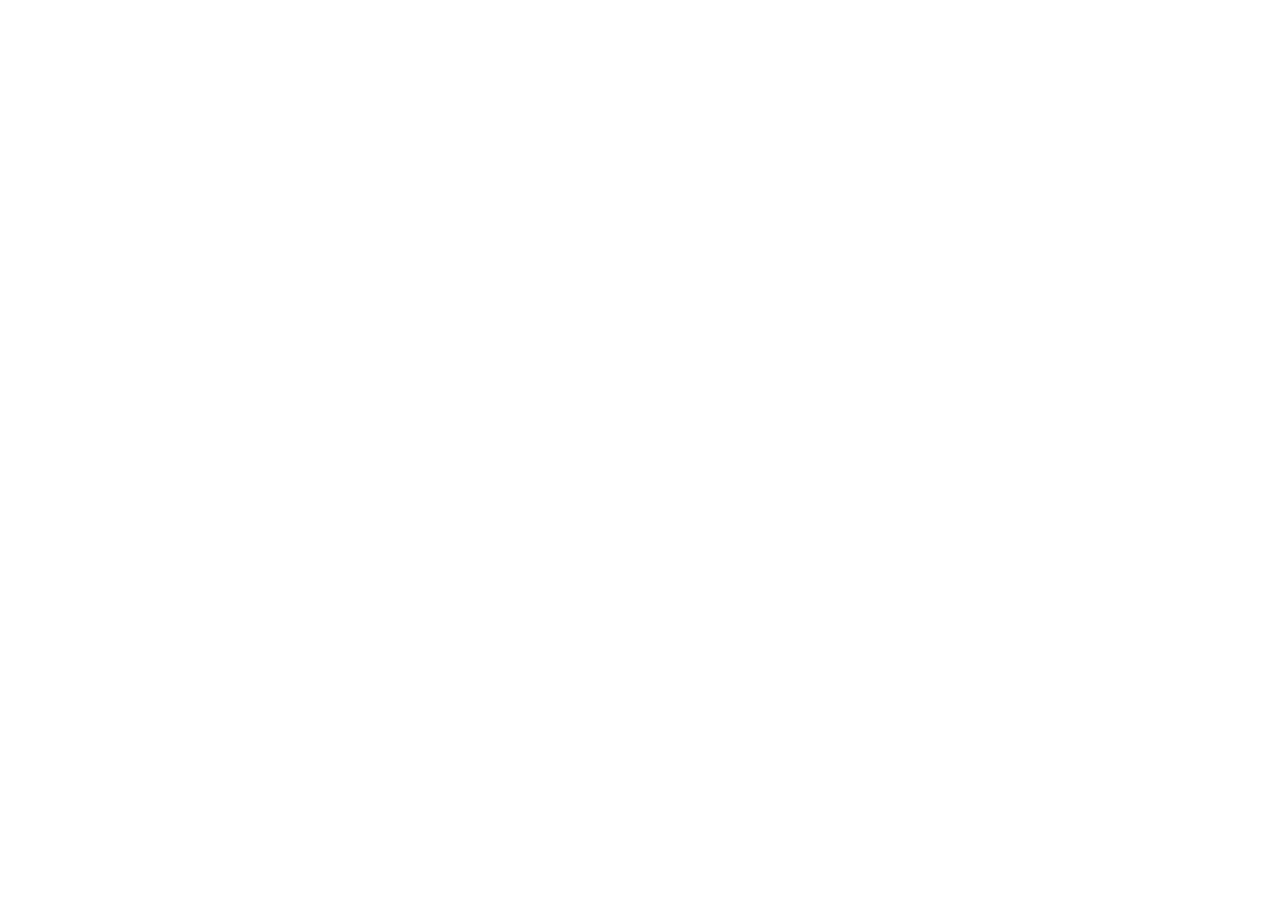
==== index.html @ 1b0a5c04 "fix(playback): enable the browser plugin runtime with a direct fetch bridge" ====
<!doctype html>
<html lang="en" class="no-flex-gap no-css-grid no-css-math no-backdrop-filter no-aspect-ratio">
  <head>
    <meta charset="UTF-8" />
    <meta http-equiv="X-UA-Compatible" content="IE=edge" />
    <meta
      name="viewport"
      content="width=device-width, initial-scale=1.0, maximum-scale=1.0, user-scalable=no"
    />
    <script src="assets/runtime/legacy-features.js"></script>
    <script>
      // Nuvio's plugin runtime is normally provided by a packaged TV service
      // (Tizen/webOS). In a plain browser there is no service, so the app falls
      // back to its Web Worker + QuickJS runtime with a direct fetch bridge.
      // Without this flag the browser path is hard-disabled and every stream
      // provider reports "Execution unavailable on this TV runtime".
      (function enableBrowserPluginRuntime() {
        var root = typeof globalThis !== "undefined" ? globalThis : window;
        root.__NUVIO_ALLOW_BROWSER_PLUGIN_RUNTIME__ = true;
      })();
    </script>
    <script>
      (function configureTizenLaunch() {
        var root = typeof globalThis !== "undefined" ? globalThis : window;
        var search = String((window.location && window.location.search) || "").toLowerCase();
        var userAgent = String(
          (window.navigator && window.navigator.userAgent) || ""
        ).toLowerCase();
        var webapis = root.webapis || {};
        var isTizenLaunch = Boolean(
          root.__NUVIO_PLATFORM__ === "tizen" ||
          root.tizen ||
          root.avplay ||
          webapis.avplay ||
          webapis.avPlay ||
          webapis.productinfo ||
          search.indexOf("wrapper=tizen") !== -1 ||
          userAgent.indexOf("tizen") !== -1
        );

        if (!isTizenLaunch) {
          return;
        }

        root.__NUVIO_PLATFORM__ = "tizen";
        var viewport = document.querySelector("meta[name='viewport']");
        if (!viewport) {
          viewport = document.createElement("meta");
          viewport.name = "viewport";
          document.head.appendChild(viewport);
        }
        viewport.setAttribute(
          "content",
          "width=1920, height=1080, initial-scale=1.0, maximum-scale=1.0, user-scalable=no"
        );
      })();
    </script>
    <meta name="apple-mobile-web-app-capable" content="yes" />
    <title>Nuvio TV</title>

    <link rel="stylesheet" href="css/base.css?v=20260509s" />
    <link rel="stylesheet" href="css/layout.css?v=20260509s" />
    <link rel="stylesheet" href="css/components.css?v=20260531supporters2" />
    <link rel="stylesheet" href="css/themes.css?v=20260509s" />
  </head>
  <body>
    <script src="boot-guard.js"></script>
    <!-- Tizen fast path: deferred scripts keep document order but no longer
         parser-block first paint / focus-engine init on single-core TVs. -->
    <script
      defer
      src="core-js.bundle.js"
      onerror="window.NuvioBootGuard && window.NuvioBootGuard.scriptFailed(this.src)"
    ></script>
    <script defer src="nuvio.env.js"></script>

    <script defer src="assets/libs/qrcode-generator.js"></script>

    <script
      defer
      src="app.bundle.js?v=20260531supporters2"
      onerror="window.NuvioBootGuard && window.NuvioBootGuard.scriptFailed(this.src)"
    ></script>
  </body>
</html>
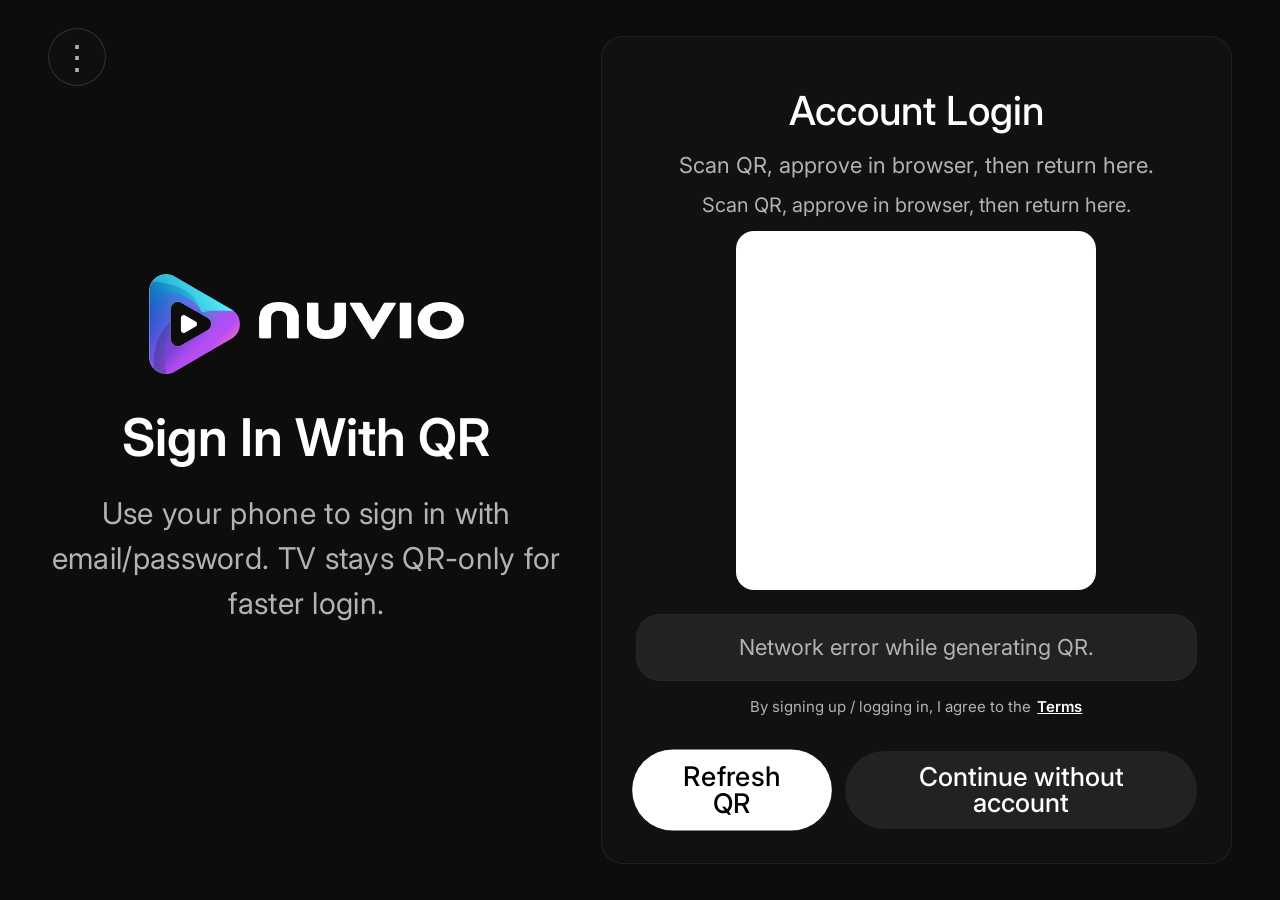
==== commit b1af495c: "deploy bc7c3055" ====
--- a/index.html
+++ b/index.html
@@ -58,10 +58,7 @@
     <meta name="apple-mobile-web-app-capable" content="yes" />
     <title>Nuvio TV</title>
 
-    <link rel="stylesheet" href="css/base.css?v=20260509s" />
-    <link rel="stylesheet" href="css/layout.css?v=20260509s" />
-    <link rel="stylesheet" href="css/components.css?v=20260531supporters2" />
-    <link rel="stylesheet" href="css/themes.css?v=20260509s" />
+    <link rel="stylesheet" href="css/bundle.css" />
   </head>
   <body>
     <script src="boot-guard.js"></script>
@@ -72,13 +69,13 @@
       src="core-js.bundle.js"
       onerror="window.NuvioBootGuard && window.NuvioBootGuard.scriptFailed(this.src)"
     ></script>
-    <script defer src="nuvio.env.js"></script>
+    <script defer src="nuvio.env.js?v=bc7c3055"></script>
 
     <script defer src="assets/libs/qrcode-generator.js"></script>
 
     <script
       defer
-      src="app.bundle.js?v=20260531supporters2"
+      src="app.bundle.js?v=bc7c3055"
       onerror="window.NuvioBootGuard && window.NuvioBootGuard.scriptFailed(this.src)"
     ></script>
   </body>
--- a/css/bundle.css
+++ b/css/bundle.css
@@ -0,0 +1,131 @@
+@import url("https://fonts.googleapis.com/css2?family=DM+Sans:ital,opsz,wght@0,9..40,100..1000;1,9..40,100..1000&family=Inter:ital,opsz,wght@0,14..32,100..900;1,14..32,100..900&family=Open+Sans:ital,wght@0,300..800;1,300..800&display=swap");
+
+@import url("https://fonts.googleapis.com/icon?family=Material+Icons");
+
+:root{--bg-color:#0d0d0d;--bg-color-rgb:13 13 13;--bg-color-rgb-legacy:13,13,13;--bg-elevated:#1a1a1a;--bg-elevated-rgb:26 26 26;--card-bg:#222;--card-bg-rgb:34 34 34;--secondary-color:#f5f5f5;--secondary-color-rgb:245 245 245;--secondary-variant:#e0e0e0;--on-secondary:#111;--error-color:#cf6679;--error-bg:rgba(207,102,121,.18);--text-color:#fff;--text-secondary:#b3b3b3;--text-tertiary:gray;--focus-color:#fff;--focus-color-rgb:255 255 255;--focus-bg:#303030;--border-color:#333;--app-font-family:"Inter","Segoe UI",Arial,sans-serif;--tv-safe-gutter:32px;--tv-safe-gutter:56px;--tv-safe-gutter-wide:40px;--tv-safe-gutter-wide:69.12px;--tv-card-radius:16px;--tv-card-radius:21.12px;--tv-card-gap:14px;--tv-card-gap:18px;--tv-button-height:60px;--tv-button-height:68px;--tv-button-padding-x:28px;--tv-button-padding-x:34px;--tv-control-size:64px;--tv-control-size:74px;--tv-control-icon-size:32px;--tv-control-icon-size:36px;--tv-caption-text:16px;--tv-caption-text:18px;--tv-secondary-text:18px;--tv-secondary-text:20.736px;--tv-body-text:20px;--tv-body-text:22.656px;--tv-subtitle-text:28px;--tv-subtitle-text:32px;--tv-title-text:48px;--tv-title-text:55.68px}body,html{background:var(--bg-color);color:var(--text-color);font-family:var(--app-font-family);font-size:20px;font-size:var(--tv-body-text);height:100%;margin:0;overflow:hidden;width:100%;-webkit-font-smoothing:antialiased;-moz-osx-font-smoothing:grayscale}*{box-sizing:border-box;min-height:0;min-width:0}#app{overflow:hidden}#app,.screen{height:100vh;width:100vw}.screen{display:none}.tizen-tv #app,.tizen-tv .screen{height:1080px}.foxxum-tv #app,.foxxum-tv .screen{height:var(--foxxum-logical-height,100vh);width:var(--foxxum-logical-width,100vw);zoom:var(--foxxum-viewport-scale,1)}.row{margin:40px}.card{background:#222;border-radius:8px;display:inline-block;height:140px;margin-right:20px;overflow:hidden;transition:transform .2s,box-shadow .2s;width:250px}.card.focused{box-shadow:0 0 0 2px rgba(245,249,255,.9);transform:scale(1.1)}.focusable:focus,a:focus,button:focus,input:focus,select:focus,textarea:focus{outline:none!important}@supports (width:min(1px,2px)) and (width:max(1px,2px)) and (width:clamp(1px,2px,3px)){:root{--tv-safe-gutter:clamp(28px,3vw,56px);--tv-safe-gutter-wide:clamp(32px,3.6vw,72px);--tv-card-radius:clamp(14px,1.1vw,22px);--tv-card-gap:clamp(12px,1vw,18px);--tv-button-height:clamp(54px,3.7vw,68px);--tv-button-padding-x:clamp(22px,2vw,34px);--tv-control-size:clamp(58px,4vw,74px);--tv-control-icon-size:clamp(28px,2vw,36px);--tv-caption-text:clamp(14px,0.95vw,18px);--tv-secondary-text:clamp(16px,1.08vw,21px);--tv-body-text:clamp(18px,1.18vw,24px);--tv-subtitle-text:clamp(24px,1.7vw,32px);--tv-title-text:clamp(42px,2.9vw,60px)}}
+
+.card{background:var(--card-bg);border-radius:8px;overflow:hidden;padding:12px;transition:transform .15s ease,border .15s ease}.focused{outline:none!important;transform:none}.focusable:focus,button:focus{box-shadow:none;outline:none!important}.focusable:focus,.focusable:focus-visible,button:focus,button:focus-visible{box-shadow:none;outline:none!important}.card.danger{background:var(--error-bg);color:var(--error-color)}.icon-img{display:inline-block;height:22px;object-fit:contain;vertical-align:middle;width:22px}.qr-layout{align-items:stretch;background:var(--bg-color);box-sizing:border-box;display:grid;gap:36px;grid-template-columns:minmax(0,.45fr) minmax(0,.55fr);height:100vh;padding:28px 48px;position:relative;width:100vw}.qr-left-panel{align-items:center;flex-direction:column;min-width:0;text-align:center}.qr-brand-lockup,.qr-left-panel{display:flex;justify-content:center}.qr-brand-lockup{margin-bottom:34px;width:100%}.qr-logo{display:block;height:100px;max-width:85%;object-fit:contain;width:auto}.qr-copy-block{max-width:700px}.qr-title{color:var(--text-color);font-size:52px;font-weight:600;letter-spacing:0;line-height:1.14;margin:0}.qr-description{color:var(--text-secondary);font-size:30px;letter-spacing:.01em;line-height:1.5;margin:24px 0 0;max-width:700px}.qr-card-panel{align-items:center;display:flex;justify-content:center;min-width:0}.qr-card{background:#111;border:1px solid rgba(51,51,51,.5);border-radius:22px;box-sizing:border-box;display:flex;flex-direction:column;gap:12px;height:852px;height:min(852px,calc(100vh - 72px));padding:46px 34px 34px;width:876px;width:min(876px,100%)}html.no-flex-gap .qr-card>*+*{margin-top:12px}.qr-card-header{display:flex;flex-direction:column;gap:12px;text-align:center}html.no-flex-gap .qr-card-header>*+*{margin-top:12px}.qr-card-title{color:var(--text-color);font-size:40px;font-weight:500;line-height:1.4;margin:0}.qr-card-subtitle{color:var(--text-secondary);font-size:22px;line-height:1.35;margin:0}.qr-code-frame{align-items:center;background:#fff;border-radius:18px;box-sizing:border-box;display:flex;height:360px;justify-content:center;margin:0 auto;padding:18px;width:360px}.qr-image{background:#fff;display:block;height:100%;object-fit:contain;width:100%}.qr-image-canvas{border-radius:0}.qr-code-text{color:var(--text-color);font-size:22px;font-weight:500;line-height:1.45;margin:0;overflow-wrap:anywhere;text-align:center}.qr-expiry,.qr-manual-text{color:var(--text-secondary);font-size:18px;line-height:1.35;margin:0;text-align:center}.qr-expiry:empty,.qr-manual-text:empty{display:none}.qr-status{background:var(--card-bg);border:1px solid rgba(51,51,51,.35);border-radius:24px;box-sizing:border-box;color:var(--text-secondary);font-size:22px;line-height:1.35;margin:0;padding:18px 24px;text-align:center;width:100%}.qr-actions{align-items:center;display:flex;gap:18px;justify-content:center;margin-top:auto;padding-top:22px}html.no-flex-gap .qr-actions>*+*{margin-left:18px}.qr-action-btn{border:none;border-radius:999px;font-family:inherit;font-size:26px;font-weight:500;height:78px;letter-spacing:0;line-height:1;min-width:0;padding:0 32px;transform:scale(1);transition:transform .18s cubic-bezier(.22,1,.36,1),background .18s cubic-bezier(.22,1,.36,1),color .18s cubic-bezier(.22,1,.36,1),opacity .18s ease}.qr-action-btn-primary,.qr-action-btn-secondary{background:var(--card-bg);color:var(--text-color)}.qr-action-btn.focused{background:#fff;color:#000;transform:scale(1.04)}.qr-action-btn:disabled{opacity:.55}.qr-server-menu-trigger{background:rgba(17,17,17,.82);border:1px solid hsla(0,0%,100%,.14);border-radius:50%;color:var(--text-secondary);font-family:inherit;font-size:34px;font-weight:500;height:58px;left:48px;line-height:1;padding:0;position:absolute;text-align:center;top:28px;width:58px;z-index:4}.qr-server-menu-trigger.focused{background:#fff;border-color:#fff;color:#111;transform:scale(1.08)}.qr-server-menu{background:#1a1a1a;border:1px solid var(--border-color);border-radius:18px;box-shadow:0 18px 40px rgba(0,0,0,.45);left:48px;padding:14px;position:absolute;top:96px;width:380px;width:min(380px,calc(45vw - 72px));z-index:5}.qr-server-menu-title{color:var(--text-secondary);font-size:18px;line-height:1.2;padding:8px 14px 12px}.qr-server-menu-item{background:transparent;border:1px solid transparent;border-radius:12px;color:var(--text-color);font:inherit;font-size:21px;min-height:64px;padding:12px 16px;text-align:left;width:100%}.qr-server-menu-item.focused{background:#fff;color:#111;transform:scale(1.03)}.qr-login-instruction{color:var(--text-secondary);font-size:20px;line-height:1.35;margin:0;text-align:center}.qr-email-form{display:flex;flex-direction:column;gap:10px;margin:0 auto;width:560px;width:min(560px,100%)}html.no-flex-gap .qr-email-form>*+*{margin-top:10px}.qr-input-label{color:var(--text-secondary);font-size:17px;line-height:1.2;margin-top:4px}.qr-auth-input{background:#101010;border:2px solid #333;border-radius:16px;box-sizing:border-box;color:#fff;font:inherit;font-size:22px;min-height:66px;outline:none;padding:0 20px;width:100%}.qr-auth-input.focused,.qr-auth-input:focus{background:#fff;border-color:#f5f5f5;color:#111}.qr-auth-input::-webkit-input-placeholder{color:hsla(0,0%,100%,.46)}.qr-auth-input::placeholder{color:hsla(0,0%,100%,.46)}.qr-auth-input.focused::-webkit-input-placeholder,.qr-auth-input:focus::-webkit-input-placeholder{color:rgba(0,0,0,.46)}.qr-auth-input.focused::placeholder,.qr-auth-input:focus::placeholder{color:rgba(0,0,0,.46)}.qr-email-form .qr-action-btn{margin-top:8px;width:100%}.qr-login-error,.settings-text-dialog-status.is-error{color:#ff8a80;font-size:18px;line-height:1.35;margin:4px 0 0;text-align:center}.qr-terms{align-items:center;color:var(--text-secondary);display:flex;flex-wrap:wrap;font-size:15px;gap:6px;justify-content:center;line-height:1.35;margin-top:4px;text-align:center}html.no-flex-gap .qr-terms>*{margin-bottom:6px;margin-right:6px}.qr-terms-link{background:transparent;border:0;color:var(--text-color);font:inherit;font-weight:600;padding:0;text-decoration:underline}.qr-terms-link.focused{color:var(--focus-color)}.qr-connected-identity{display:flex;flex-direction:column;gap:6px;margin-top:24px}html.no-flex-gap .qr-connected-identity>*+*{margin-top:6px}.qr-connected-email{color:#7cff9b;font-size:21px;font-weight:600;line-height:1.25}.qr-connected-user-id{color:var(--text-secondary);font-size:15px;line-height:1.3;overflow-wrap:anywhere}.qr-status-connected{color:#7cff9b}.qr-connected-stats{display:flex;flex-direction:column;gap:14px;width:100%}html.no-flex-gap .qr-connected-stats>*+*{margin-top:14px}.qr-connected-stats-line{background:hsla(0,0%,100%,.16);height:1px;width:100%}.qr-connected-stats-row{align-items:center;display:flex;width:100%}@supports (width:min(1px,2px)) and (width:max(1px,2px)) and (width:clamp(1px,2px,3px)){:root{--tv-safe-gutter:clamp(28px,3vw,56px);--tv-safe-gutter-wide:clamp(32px,3.6vw,72px);--tv-card-radius:clamp(14px,1.1vw,22px);--tv-card-gap:clamp(12px,1vw,18px);--tv-button-height:clamp(54px,3.7vw,68px);--tv-button-padding-x:clamp(22px,2vw,34px);--tv-control-size:clamp(58px,4vw,74px);--tv-control-icon-size:clamp(28px,2vw,36px);--tv-caption-text:clamp(14px,0.95vw,18px);--tv-secondary-text:clamp(16px,1.08vw,21px);--tv-body-text:clamp(18px,1.18vw,24px);--tv-subtitle-text:clamp(24px,1.7vw,32px);--tv-title-text:clamp(42px,2.9vw,60px)}}
+
+.qr-connected-stat{align-items:center;display:flex;flex:1 1 0;flex-direction:column;gap:4px;min-width:0;padding:6px 4px;text-align:center}html.no-flex-gap .qr-connected-stat>*+*{margin-top:4px}.qr-connected-stat strong{color:var(--text-color);font-size:22px;font-weight:500;line-height:1}.qr-connected-stat span{color:var(--text-secondary);font-size:15px;line-height:1}.qr-connected-stats-divider{background:hsla(0,0%,100%,.14);flex:0 0 1px;height:44px}.qr-code-unavailable{color:#333;font-size:18px;padding:18px;text-align:center}.server-connection-dialog{max-height:780px;max-height:min(780px,calc(100vh - 72px));overflow-y:auto}.server-security-warning{background:rgba(255,152,0,.12);border:1px solid rgba(255,183,77,.45);border-radius:16px;color:var(--text-secondary);display:flex;flex-direction:column;font-size:18px;gap:8px;line-height:1.35;padding:16px 18px}html.no-flex-gap .server-security-warning>*+*{margin-top:8px}.server-security-warning strong{color:#ffcc80;font-size:20px}.server-switching-dialog{align-items:center;justify-content:center;min-height:160px;text-align:center}.auth-signout-confirm-dialog{max-width:720px;max-width:min(720px,calc(100vw - 96px))}.server-dialog-danger{background:rgba(198,40,40,.25);color:#f44336}.server-dialog-danger.focused{background:#c62828;color:#fff}.account-shell,.auth-simple-shell{background:var(--bg-color);box-sizing:border-box;color:var(--text-color);display:flex;flex-direction:column;justify-content:center;min-height:100vh;padding:56px 72px}.auth-simple-hero{margin:0 auto 34px;max-width:760px;text-align:center}.account-title,.auth-simple-title{color:var(--text-color);font-size:48px;line-height:1.08;margin:0}.account-subtitle,.auth-simple-subtitle{color:var(--text-secondary);font-size:22px;line-height:1.4;margin:14px auto 0;max-width:760px}.account-settings-stack,.auth-simple-actions{display:flex;flex-direction:column;gap:16px;margin:0 auto;width:920px;width:min(920px,100%)}html.no-flex-gap .account-settings-stack>*+*,html.no-flex-gap .auth-simple-actions>*+*{margin-top:16px}.account-card,.account-settings-card,.auth-simple-card{background:var(--card-bg);border:1px solid var(--border-color);border-radius:24px;box-sizing:border-box;color:var(--text-color);min-height:92px;padding:22px 26px}.account-card.focused,.account-settings-card.focused,.auth-simple-card.focused{background:var(--focus-bg);box-shadow:0 0 0 2px var(--focus-color)}.account-card-danger,.account-settings-card-danger{background:var(--error-bg);border-color:var(--error-color);color:var(--error-color)}.account-card-danger.focused,.account-settings-card-danger.focused{background:var(--error-bg);box-shadow:0 0 0 2px var(--focus-color)}.account-card-title,.account-settings-title{color:inherit;font-size:28px;font-weight:600;line-height:1.2}.account-card-subtitle,.account-settings-note,.account-settings-subtitle{color:var(--text-secondary);font-size:18px;line-height:1.35;margin-top:6px}.account-info,.status-card,.sync-card{background:var(--bg-elevated);border:1px solid var(--border-color);border-radius:24px;box-sizing:border-box;margin:0 auto 18px;padding:24px 26px;width:920px;width:min(920px,100%)}.account-info{display:flex;flex-direction:column;gap:8px}html.no-flex-gap .account-info>*+*{margin-top:8px}.account-settings-loading{align-items:center;display:flex;gap:14px}html.no-flex-gap .account-settings-loading>*+*{margin-left:14px}.account-settings-loading .nuvio-loading-indicator{height:40px;width:40px}.account-info span,.stat-label,.status-card .status-label,.text-secondary{color:var(--text-secondary)}.account-info strong,.stat-value,.status-card strong{color:var(--text-color)}.account-settings-row,.card-row,.profile-row{align-items:center;display:flex;gap:14px}html.no-flex-gap .account-settings-row>*+*,html.no-flex-gap .card-row>*+*,html.no-flex-gap .profile-row>*+*{margin-left:14px}.account-settings-copy{flex:1;min-width:0}.profile-row{border-bottom:1px solid hsla(0,0%,100%,.08);border-bottom:1px solid rgb(var(--focus-color-rgb)/.08);padding:14px 0}.profile-row:last-child{border-bottom:none}.profile-row.total{padding-top:0}.avatar{align-items:center;border-radius:999px;color:var(--text-color);display:inline-flex;flex:0 0 auto;font-weight:700;height:40px;justify-content:center;width:40px}.profile-row .profile-name{margin-top:0;min-width:140px;text-align:left}.stat{align-items:center;display:flex;flex-direction:column;gap:2px;min-width:72px}html.no-flex-gap .stat>*+*{margin-top:2px}.sr-only{height:1px;margin:-1px;overflow:hidden;padding:0;position:absolute;width:1px;clip:rect(0,0,0,0);border:0;white-space:nowrap}.profile-screen{background:var(--bg-color);box-sizing:border-box;height:100vh;overflow:hidden;position:relative;width:100vw}.profile-screen-background{bottom:0;left:0;position:absolute;right:0;top:0;inset:0;opacity:0;overflow:hidden;pointer-events:none;transition:opacity .22s ease;z-index:0}.profile-screen-background.has-image{opacity:1}.profile-screen-background:after{background:linear-gradient(90deg,rgba(0,0,0,.18),rgba(0,0,0,.34) 52%,rgba(0,0,0,.78)),linear-gradient(180deg,rgba(0,0,0,.16),rgba(0,0,0,.48));bottom:0;content:"";left:0;position:absolute;right:0;top:0;inset:0}.profile-screen-background img{display:block;height:100%;object-fit:cover;object-position:center;width:100%}.profile-main-layer{align-items:center;box-sizing:border-box;display:flex;flex-direction:column;height:100%;justify-content:flex-start;padding:96px 112px;position:relative;text-align:center;width:100%;will-change:opacity,transform;z-index:1}.profile-screen.is-pin-opening .profile-main-layer{animation:profileMainExit .24s ease forwards}.profile-screen.is-pin-open .profile-main-layer{opacity:0;pointer-events:none;transform:translateX(-8.333vw)}.profile-screen.is-pin-closing .profile-main-layer{animation:profileMainEnter .32s cubic-bezier(.22,1,.36,1) forwards;opacity:1;pointer-events:none}.profile-logo{display:block;height:88px;object-fit:contain;width:380px}.profile-brand-lockup{align-items:center;display:flex;justify-content:center;margin:0 auto 56px;width:100%}.member-brand-wordmark{align-items:center;display:inline-flex;justify-content:center;min-width:0}.member-brand-logo{flex:0 0 auto;min-width:0}.member-brand-suffix{animation:memberBrandGradientSweep 5.5s ease-in-out infinite alternate;background-size:240% 100%;color:#d4843d;flex:0 0 auto;font-weight:600;line-height:1;margin-left:min(.73vw,14px);white-space:nowrap}.member-brand-suffix-supporter{background-image:linear-gradient(100deg,#d4843d,#ffde90 52%,#d4843d)}.member-brand-suffix-supporter-plus{background-image:linear-gradient(100deg,#91a8ff,#f08bd8 52%,#ff9b8e 78%,#91a8ff)}@supports (-webkit-background-clip:text){.member-brand-suffix{-webkit-background-clip:text;background-clip:text;-webkit-text-fill-color:transparent}}@keyframes memberBrandGradientSweep{0%{background-position:0 50%}to{background-position:100% 50%}}.profile-brand-lockup .profile-logo{margin:0}.profile-brand-lockup .member-brand-suffix{font-size:32px;transform:translateY(-3px)}.profile-title{color:var(--text-color);font-size:88px;font-weight:500;letter-spacing:-1px;line-height:1.05;margin:0}.profile-subtitle{color:var(--text-secondary);font-size:36px;font-weight:500;line-height:1.3;margin:24px 0 0}.profile-grid{align-items:flex-start;display:flex;flex-wrap:wrap;gap:56px;justify-content:center;margin-top:auto;max-width:100%;min-height:476px}html.no-flex-gap .profile-grid>*{margin-bottom:56px;margin-right:56px}@supports (width:min(1px,2px)) and (width:max(1px,2px)) and (width:clamp(1px,2px,3px)){:root{--tv-safe-gutter:clamp(28px,3vw,56px);--tv-safe-gutter-wide:clamp(32px,3.6vw,72px);--tv-card-radius:clamp(14px,1.1vw,22px);--tv-card-gap:clamp(12px,1vw,18px);--tv-button-height:clamp(54px,3.7vw,68px);--tv-button-padding-x:clamp(22px,2vw,34px);--tv-control-size:clamp(58px,4vw,74px);--tv-control-icon-size:clamp(28px,2vw,36px);--tv-caption-text:clamp(14px,0.95vw,18px);--tv-secondary-text:clamp(16px,1.08vw,21px);--tv-body-text:clamp(18px,1.18vw,24px);--tv-subtitle-text:clamp(24px,1.7vw,32px);--tv-title-text:clamp(42px,2.9vw,60px)}}
+
+.profile-grid-compact{flex-wrap:nowrap;gap:24px;min-height:382px}.profile-card{border:none;box-shadow:none;box-sizing:border-box;cursor:pointer;outline:none;padding:16px 20px;transform-origin:center center;transition:transform .21s cubic-bezier(.22,1,.36,1);width:304px}.profile-grid-compact .profile-card{padding:14px;width:248px}.profile-card.focused{border:none!important;box-shadow:none!important;transform:scale(1.04)}.profile-card.is-activating{opacity:.72;pointer-events:none}.profile-card.is-activating .profile-avatar-ring{border-color:var(--focus-color);box-shadow:0 0 0 3px hsla(0,0%,100%,.35);box-shadow:0 0 0 3px rgb(var(--focus-color-rgb)/.35)}.profile-avatar-ring{align-items:center;border:2px solid rgba(51,51,51,.75);border-radius:999px;display:flex;height:228px;justify-content:center;margin:12px auto;position:relative;transition:border-color .21s cubic-bezier(.22,1,.36,1),border-width .21s cubic-bezier(.22,1,.36,1),width .21s cubic-bezier(.22,1,.36,1),height .21s cubic-bezier(.22,1,.36,1);width:228px}.profile-grid-compact .profile-avatar-ring{height:174px;width:174px}.profile-card.focused .profile-avatar-ring{border-color:var(--focus-color);border-width:6px;height:244px;width:244px}.profile-grid-compact .profile-card.focused .profile-avatar-ring{height:186px;width:186px}.profile-avatar{align-items:center;border-radius:999px;color:var(--text-color);display:flex;font-size:77px;font-weight:700;height:192px;justify-content:center;overflow:hidden;transition:width .21s cubic-bezier(.22,1,.36,1),height .21s cubic-bezier(.22,1,.36,1),background .21s ease;width:192px}.profile-grid-compact .profile-avatar{font-size:58px;height:146px;width:146px}.profile-card.focused .profile-avatar{font-size:82px;height:204px;width:204px}.profile-grid-compact .profile-card.focused .profile-avatar{font-size:62px;height:156px;width:156px}.profile-avatar-image,.profile-avatar-tile-image,.profile-editor-preview-image{display:block;height:100%;object-fit:cover;width:100%}.profile-avatar-add{background:transparent;color:var(--text-tertiary);position:relative;transition:color .21s cubic-bezier(.22,1,.36,1)}.profile-card.focused .profile-avatar-add{background:transparent;color:var(--text-color)}.profile-card-add .profile-avatar-ring{background:hsla(0,0%,100%,.06);border-color:rgba(51,51,51,.5);transition:border-color .21s cubic-bezier(.22,1,.36,1),border-width .21s cubic-bezier(.22,1,.36,1),width .21s cubic-bezier(.22,1,.36,1),height .21s cubic-bezier(.22,1,.36,1),background .21s cubic-bezier(.22,1,.36,1)}.profile-card.focused.profile-card-add .profile-avatar-ring{background:hsla(0,0%,100%,.12)}.profile-avatar-add:after,.profile-avatar-add:before{background:currentColor;border-radius:999px;content:"";left:50%;position:absolute;top:50%;transform:translate(-50%,-50%)}.profile-avatar-add:before{height:6px;width:52px}.profile-avatar-add:after{height:52px;width:6px}.profile-grid-compact .profile-avatar-add:before{height:5px;width:42px}.profile-grid-compact .profile-avatar-add:after{height:42px;width:5px}.profile-name{color:var(--text-secondary);font-size:34px;font-weight:500;line-height:1.2;margin-top:24px;text-align:center;transition:color .21s cubic-bezier(.22,1,.36,1)}.profile-grid-compact .profile-name{font-size:26px;margin-top:18px}.profile-card.focused .profile-name{color:var(--text-color);font-weight:600}.profile-card-add .profile-name{color:var(--text-tertiary)}.profile-badge{color:#ffb300;font-size:22px;font-weight:600;letter-spacing:1.6px;line-height:1.1;margin-top:16px;min-height:32px}.profile-grid-compact .profile-badge{font-size:18px;margin-top:12px;min-height:28px}.profile-badge-slot{margin-top:16px;min-height:32px}.profile-grid-compact .profile-badge-slot{margin-top:12px;min-height:28px}.profile-primary-dot{align-items:center;background:#ffb300;border:4px solid var(--bg-color);border-radius:999px;bottom:-14px;color:#fff;display:inline-flex;font-size:28px;height:52px;justify-content:center;position:absolute;right:-16px;width:52px}.profile-grid-compact .profile-primary-dot{border-width:3px;bottom:-10px;font-size:22px;height:42px;right:-10px;width:42px}.profile-hint{color:hsla(0,0%,50%,.9);font-size:28px;font-weight:500;line-height:1.35;margin:auto 0 0}.profile-screen-compact-grid .profile-main-layer{padding-left:72px;padding-right:72px}@media (max-height:820px),(max-width:1280px){.profile-grid{gap:44px;min-height:414px}.profile-screen-compact-grid .profile-main-layer{padding:72px 48px 64px}.profile-grid-compact{gap:12px;min-height:304px}.profile-card{width:264px}.profile-grid-compact .profile-card{padding:10px 8px;width:148px}.profile-avatar-ring{height:198px;width:198px}.profile-grid-compact .profile-avatar-ring{height:112px;width:112px}.profile-card.focused .profile-avatar-ring{height:212px;width:212px}.profile-grid-compact .profile-card.focused .profile-avatar-ring{height:120px;width:120px}.profile-avatar{font-size:67px;height:167px;width:167px}.profile-grid-compact .profile-avatar{font-size:38px;height:94px;width:94px}.profile-card.focused .profile-avatar{font-size:72px;height:178px;width:178px}.profile-grid-compact .profile-card.focused .profile-avatar{font-size:40px;height:100px;width:100px}.profile-name{font-size:28px}.profile-grid-compact .profile-name{font-size:18px;margin-top:12px}.profile-grid-compact .profile-badge,.profile-grid-compact .profile-badge-slot{margin-top:8px;min-height:20px}.profile-grid-compact .profile-badge{font-size:13px;letter-spacing:.8px}.profile-grid-compact .profile-primary-dot{border-width:2px;bottom:-6px;font-size:16px;height:30px;right:-6px;width:30px}.profile-grid-compact .profile-avatar-add:before{height:4px;width:28px}.profile-grid-compact .profile-avatar-add:after{height:28px;width:4px}}.profile-dialog-backdrop,.profile-editor-backdrop{background:rgba(0,0,0,.85);position:fixed;z-index:40}.profile-dialog-backdrop,.profile-editor-backdrop,.profile-pin-layer{align-items:center;bottom:0;display:flex;left:0;right:0;top:0;inset:0;justify-content:center}.profile-pin-layer{box-sizing:border-box;opacity:0;padding:0 56px;position:absolute;transform:translateX(8.333vw);will-change:opacity,transform;z-index:42}.profile-pin-layer.is-opening{animation:profilePinLayerEnter .32s cubic-bezier(.22,1,.36,1) forwards}.profile-pin-layer.is-open{opacity:1;transform:translateX(0)}.profile-pin-layer.is-closing{animation:profilePinLayerExit .24s ease forwards;pointer-events:none}.profile-pin-overlay{outline:none;width:100%}.profile-pin-content{align-items:center;display:flex;flex-direction:column;gap:0;text-align:center;width:100%}html.no-flex-gap .profile-pin-content>*+*{margin-top:0}.profile-pin-heading{color:var(--text-color);font-size:84px;font-size:min(4.375vw,84px);font-weight:700;line-height:96px;line-height:min(5vw,96px);max-width:1440px;max-width:min(75vw,1440px)}@supports (width:min(1px,2px)) and (width:max(1px,2px)) and (width:clamp(1px,2px,3px)){:root{--tv-safe-gutter:clamp(28px,3vw,56px);--tv-safe-gutter-wide:clamp(32px,3.6vw,72px);--tv-card-radius:clamp(14px,1.1vw,22px);--tv-card-gap:clamp(12px,1vw,18px);--tv-button-height:clamp(54px,3.7vw,68px);--tv-button-padding-x:clamp(22px,2vw,34px);--tv-control-size:clamp(58px,4vw,74px);--tv-control-icon-size:clamp(28px,2vw,36px);--tv-caption-text:clamp(14px,0.95vw,18px);--tv-secondary-text:clamp(16px,1.08vw,21px);--tv-body-text:clamp(18px,1.18vw,24px);--tv-subtitle-text:clamp(24px,1.7vw,32px);--tv-title-text:clamp(42px,2.9vw,60px)}}
+
+.profile-pin-box-row{align-items:center;display:flex;gap:28px;gap:min(1.46vw,28px);justify-content:center;margin-top:min(4.375vw,84px)}html.no-flex-gap .profile-pin-box-row>*+*{margin-left:28px}.profile-pin-box-row.is-shaking{animation:profilePinShake .26s ease}.profile-pin-box{align-items:center;background:transparent;border:2px solid hsla(0,0%,100%,.72);border-radius:4px;box-sizing:border-box;display:inline-flex;height:235.968px;height:min(12.29vw,236px);justify-content:center;transition:border-color .14s ease,background-color .14s ease,border-width .14s ease;width:235.968px;width:min(12.29vw,236px)}.profile-pin-box.is-filled{background:hsla(0,0%,100%,.07);border-color:hsla(0,0%,100%,.92)}.profile-pin-box.is-active{background:hsla(0,0%,100%,.04);border-color:#fff;border-width:4px}.profile-pin-box.is-error{background:rgba(49,24,24,.76);border-color:#e35d5d;border-width:4px}.profile-pin-dot{background:#fff;border-radius:999px;height:32px;height:min(1.67vw,32px);transform:scale(.72);width:32px;width:min(1.67vw,32px)}.profile-pin-cursor,.profile-pin-dot{opacity:0;transition:opacity .14s ease,transform .14s ease}.profile-pin-cursor{background:hsla(0,0%,100%,.9);height:80px;height:min(4.17vw,80px);transform:scaleY(.8);width:4px}.profile-pin-box.is-filled .profile-pin-dot{opacity:1;transform:scale(1)}.profile-pin-box.is-active .profile-pin-cursor{animation:profilePinCursorBlink .52s ease-in-out infinite alternate;opacity:1;transform:scaleY(1)}.profile-pin-back-hint,.profile-pin-forgot,.profile-pin-support{font-weight:500;max-width:1440px;max-width:min(75vw,1440px)}.profile-pin-support{color:var(--text-secondary);font-size:36px;font-size:min(1.875vw,36px);line-height:48px;line-height:min(2.5vw,48px);margin-top:min(2.71vw,52px)}.profile-pin-support.is-error{color:#ff8e8e}.profile-pin-keypad{display:grid;gap:14px;gap:min(.73vw,14px);grid-auto-rows:70px;grid-auto-rows:min(3.65vw,70px);grid-template-columns:repeat(3,100px);grid-template-columns:repeat(3,min(5.21vw,100px));justify-content:center;margin-top:min(1.67vw,32px)}.profile-pin-key{background:hsla(0,0%,100%,.08);border:2px solid hsla(0,0%,100%,.28);border-radius:12px;border-radius:min(.63vw,12px);color:var(--text-color);cursor:pointer;font:inherit;font-size:36px;font-size:min(1.875vw,36px);font-weight:600;outline:none;transition:border-color .12s ease,background-color .12s ease,transform .12s ease}.profile-pin-key:last-child{grid-column:2}.profile-pin-delete-icon{fill:none;height:1.15em;pointer-events:none;stroke:currentColor;stroke-linecap:round;stroke-linejoin:round;stroke-width:1.8;width:1.15em}.profile-pin-key.focused,.profile-pin-key:focus{background:hsla(0,0%,100%,.22);border-color:#fff;transform:scale(1.06)}.profile-pin-back-hint,.profile-pin-forgot{color:var(--text-tertiary);font-size:28px;font-size:min(1.46vw,28px);line-height:39.936px;line-height:min(2.08vw,40px)}.profile-pin-forgot{margin-top:min(1.04vw,20px)}.profile-pin-back-hint{margin-top:min(1.46vw,28px)}.profile-pin-toast{background:rgba(0,0,0,.78);border:1px solid hsla(0,0%,100%,.14);border-radius:999px;bottom:34px;color:var(--text-color);font-size:15px;font-weight:500;left:50%;line-height:1.2;padding:14px 24px;position:fixed;transform:translateX(-50%);z-index:44}@keyframes profilePinCursorBlink{0%{opacity:.25}to{opacity:1}}@keyframes profilePinShake{0%{transform:translateX(0)}18%{transform:translateX(-22px)}36%{transform:translateX(18px)}54%{transform:translateX(-14px)}72%{transform:translateX(10px)}88%{transform:translateX(-6px)}to{transform:translateX(0)}}@keyframes profilePinLayerEnter{0%{opacity:0;transform:translateX(8.333vw)}to{opacity:1;transform:translateX(0)}}@keyframes profilePinLayerExit{0%{opacity:1;transform:translateX(0)}to{opacity:0;transform:translateX(8.333vw)}}@keyframes profileMainExit{0%{opacity:1;transform:translateX(0)}to{opacity:0;transform:translateX(-8.333vw)}}@keyframes profileMainEnter{0%{opacity:0;transform:translateX(-10vw)}to{opacity:1;transform:translateX(0)}}@media (max-height:760px){.profile-pin-heading{font-size:28px;line-height:34px}.profile-pin-box-row{gap:10px;margin-top:24px}.profile-pin-box{height:90px;width:90px}.profile-pin-cursor{height:28px}.profile-pin-dot{height:12px;width:12px}.profile-pin-support{font-size:16px;margin-top:18px}.profile-pin-keypad{gap:8px;grid-auto-rows:44px;grid-template-columns:repeat(3,68px);margin-top:16px}.profile-pin-key{border-radius:8px;font-size:20px}.profile-pin-forgot{margin-top:10px}}.profile-dialog,.profile-editor-panel{background:var(--bg-elevated);border:1px solid var(--border-color);box-sizing:border-box}.profile-editor-panel{border-radius:39.936px;border-radius:min(2.08vw,40px);max-height:96vh;max-width:1960px;overflow:hidden;padding:min(3.33vw,64px);width:92vw;--profile-editor-neutral-bg:hsla(0,0%,100%,.06);--profile-editor-neutral-bg-focused:hsla(0,0%,100%,.1);--profile-editor-neutral-border:hsla(0,0%,100%,.12);--profile-editor-neutral-ring:hsla(0,0%,100%,.72)}.profile-editor-header{align-items:center;display:flex;gap:56px;gap:min(2.92vw,56px);justify-content:space-between;padding-left:min(2.5vw,48px)}html.no-flex-gap .profile-editor-header>*+*{margin-left:56px}.profile-editor-heading-title{color:var(--text-color);font-size:49.997px;font-size:min(2.604vw,50px);font-weight:600;line-height:1.1}.profile-editor-heading-stack{align-items:flex-start;display:flex;flex-direction:column;gap:.21vw}html.no-flex-gap .profile-editor-heading-stack>*+*{margin-top:.21vw}.profile-editor-heading-kicker{color:var(--text-secondary);font-size:32px;font-size:min(1.667vw,32px);font-weight:600;line-height:1.2}.profile-editor-heading-name{color:var(--text-color);font-size:60px;font-size:min(3.125vw,60px);font-weight:900;line-height:1.08}.profile-editor-body{align-items:flex-start;display:flex;gap:0;margin-top:min(2.5vw,48px);min-height:720px;min-height:min(37.5vw,720px)}html.no-flex-gap .profile-editor-body>*+*{margin-left:0}.profile-editor-preview{align-items:center;box-sizing:border-box;display:flex;flex-direction:column;flex-shrink:0;gap:36px;gap:min(1.875vw,36px);overflow:hidden;padding:min(5.42vw,104px) min(2.5vw,48px) min(2.5vw,48px);position:relative;width:560px;width:min(29.17vw,560px)}html.no-flex-gap .profile-editor-preview>*+*{margin-top:36px}.profile-editor-preview-background{bottom:0;left:0;position:absolute;right:0;top:0;inset:0;opacity:.42;overflow:hidden;pointer-events:none}.profile-editor-preview-background:after{background:linear-gradient(180deg,rgba(0,0,0,.05),rgba(0,0,0,.72));bottom:0;content:"";left:0;position:absolute;right:0;top:0;inset:0}.profile-editor-preview-background img{height:100%;object-fit:cover;width:100%}.profile-editor-preview-avatar{align-items:center;border-radius:999px;display:flex;font-size:80px;font-size:min(4.167vw,80px);height:210px;height:min(10.94vw,210px);justify-content:center;line-height:1;width:210px;width:min(10.94vw,210px)}.profile-editor-preview-avatar,.profile-editor-preview-name{color:var(--text-color);font-weight:600;overflow:hidden;position:relative;z-index:1}.profile-editor-preview-name{font-size:42px;font-size:min(2.1875vw,42px);line-height:1.18;max-width:100%;text-align:center;text-overflow:ellipsis}@supports (width:min(1px,2px)) and (width:max(1px,2px)) and (width:clamp(1px,2px,3px)){:root{--tv-safe-gutter:clamp(28px,3vw,56px);--tv-safe-gutter-wide:clamp(32px,3.6vw,72px);--tv-card-radius:clamp(14px,1.1vw,22px);--tv-card-gap:clamp(12px,1vw,18px);--tv-button-height:clamp(54px,3.7vw,68px);--tv-button-padding-x:clamp(22px,2vw,34px);--tv-control-size:clamp(58px,4vw,74px);--tv-control-icon-size:clamp(28px,2vw,36px);--tv-caption-text:clamp(14px,0.95vw,18px);--tv-secondary-text:clamp(16px,1.08vw,21px);--tv-body-text:clamp(18px,1.18vw,24px);--tv-subtitle-text:clamp(24px,1.7vw,32px);--tv-title-text:clamp(42px,2.9vw,60px)}}
+
+.profile-editor-preview-name.is-placeholder{color:var(--text-secondary)}.profile-editor-field-shell{background:var(--profile-editor-neutral-bg,hsla(0,0%,100%,.05));background:var(--profile-editor-neutral-bg,rgb(var(--focus-color-rgb)/.05));border:2px solid var(--profile-editor-neutral-border,var(--border-color));border-radius:25.92px;border-radius:min(1.35vw,26px);box-sizing:border-box;padding:min(1.46vw,28px);position:relative;transition:border-color .12s ease,background .12s ease,box-shadow .12s ease;width:100%;z-index:1}.profile-editor-field-shell:focus-within{background:var(--focus-bg);border-color:var(--secondary-color);box-shadow:inset 0 0 0 2px var(--secondary-color),0 0 0 2px hsla(0,0%,96%,.28);box-shadow:inset 0 0 0 2px var(--secondary-color),0 0 0 2px rgb(var(--secondary-color-rgb)/.28)}.profile-editor-name-input{background:transparent;border:0;color:var(--text-color);font-family:inherit;font-size:30px;font-size:min(1.5625vw,30px);line-height:1.2;padding:0;width:100%}.profile-editor-name-input::-webkit-input-placeholder{color:var(--text-tertiary)}.profile-editor-name-input::placeholder{color:var(--text-tertiary)}.profile-editor-divider{background:var(--border-color);margin-left:min(1.875vw,36px);margin-right:min(1.875vw,36px);margin-top:min(3.54vw,68px);min-height:639.936px;min-height:min(33.33vw,640px);width:2px}.profile-editor-avatar-pane{display:flex;flex:1 1 auto;flex-direction:column;gap:24px;gap:min(1.25vw,24px);min-width:0}html.no-flex-gap .profile-editor-avatar-pane>*+*{margin-top:24px}.profile-editor-background-pane,.profile-editor-picker-pane{display:flex;flex:1 1 auto;flex-direction:column;gap:24px;gap:min(1.25vw,24px);min-width:0}html.no-flex-gap .profile-editor-background-pane>*+*,html.no-flex-gap .profile-editor-picker-pane>*+*{margin-top:24px}.profile-editor-tabs{align-items:center;display:flex;gap:15.994px;gap:min(.833vw,16px);justify-content:center;padding-bottom:min(.417vw,8px)}html.no-flex-gap .profile-editor-tabs>*+*{margin-left:15.994px}.profile-editor-tab{-webkit-appearance:none;appearance:none;background:var(--profile-editor-neutral-bg,hsla(0,0%,100%,.06));background:var(--profile-editor-neutral-bg,rgb(var(--focus-color-rgb)/.06));border:2px solid var(--profile-editor-neutral-border,var(--border-color));border-radius:40px;color:var(--text-secondary);font:inherit;font-size:26px;font-weight:500;line-height:1.2;padding:16px 36px;transition:background .15s ease,border-color .15s ease,color .15s ease,box-shadow .15s ease}.profile-editor-tab.is-selected{background:var(--focus-bg);border-color:var(--secondary-color);color:var(--text-color);font-weight:600}.profile-editor-tab.focused{border-color:var(--secondary-color);box-shadow:inset 0 0 0 2px var(--secondary-color);color:var(--text-color)}.profile-editor-background-note{color:var(--text-tertiary);font-size:22px;font-size:min(1.15vw,22px);line-height:1.25;min-height:36px;text-align:center}.profile-background-grid{display:grid;gap:24px;gap:min(1.25vw,24px);grid-template-columns:repeat(3,minmax(0,1fr));max-height:480px;max-height:min(25vw,480px);overflow-y:auto;padding:min(.417vw,8px) min(.833vw,16px);scroll-behavior:smooth}.profile-background-grid::-webkit-scrollbar{display:none}.profile-background-tile{-webkit-appearance:none;appearance:none;background:var(--profile-editor-neutral-bg,hsla(0,0%,100%,.06));background:var(--profile-editor-neutral-bg,rgb(var(--focus-color-rgb)/.06));border:2px solid var(--profile-editor-neutral-border,var(--border-color));border-radius:19.968px;border-radius:min(1.04vw,20px);color:var(--text-color);font:inherit;min-width:0;padding:8px;text-align:center;transition:transform .15s ease,background .15s ease,border-color .15s ease,box-shadow .15s ease}.profile-background-tile.is-selected{background:var(--focus-bg);border-color:var(--secondary-color)}.profile-background-tile.focused{border-color:var(--secondary-color);box-shadow:inset 0 0 0 2px var(--secondary-color);transform:scale(1.03)}.profile-background-tile-media{background:linear-gradient(135deg,var(--bg-elevated),var(--card-bg));border-radius:14px;border-radius:min(.73vw,14px);display:block;height:159.936px;height:min(8.33vw,160px);overflow:hidden;width:100%}.profile-background-tile-media img{display:block;height:100%;object-fit:cover;width:100%}.profile-background-tile-label{display:block;font-size:19.968px;font-size:min(1.04vw,20px);line-height:1.2;margin-top:10px;overflow:hidden;text-overflow:ellipsis;white-space:nowrap}.profile-editor-avatar-title{color:var(--text-secondary);font-size:25.997px;font-size:min(1.354vw,26px);font-weight:500;line-height:1.2;text-align:center;width:100%}.profile-editor-category-row{align-items:center;display:flex;flex-wrap:wrap;gap:15.994px;gap:min(.833vw,16px);justify-content:center;padding-bottom:min(.417vw,8px);row-gap:15.994px;row-gap:min(.833vw,16px)}html.no-flex-gap .profile-editor-category-row>*{margin-bottom:15.994px;margin-right:15.994px}.profile-avatar-category,.profile-avatar-tile,.profile-dialog-button,.profile-overlay-button{-webkit-appearance:none;appearance:none;border:none;font-family:inherit;outline:none}.profile-avatar-category{background:var(--profile-editor-neutral-bg,hsla(0,0%,100%,.06));background:var(--profile-editor-neutral-bg,rgb(var(--focus-color-rgb)/.06));border:2px solid var(--profile-editor-neutral-border,var(--border-color));border-radius:40px;color:var(--text-secondary);font-size:26px;font-weight:500;line-height:1.2;padding:16px 36px;transition:background .15s ease,border-color .15s ease,color .15s ease,box-shadow .15s ease}.profile-avatar-category.is-selected{background:var(--focus-bg);border-color:var(--secondary-color);color:var(--text-color);font-weight:600}.profile-avatar-category.focused{background:var(--profile-editor-neutral-bg,hsla(0,0%,100%,.06));background:var(--profile-editor-neutral-bg,rgb(var(--focus-color-rgb)/.06));border-color:var(--secondary-color);box-shadow:inset 0 0 0 2px var(--secondary-color);color:var(--text-color)}.profile-avatar-category.is-selected.focused{background:var(--focus-bg)}.profile-editor-avatar-grid{display:grid;gap:24px;gap:min(1.25vw,24px);grid-template-columns:repeat(4,1fr);max-height:420px;max-height:min(21.875vw,420px);overflow-y:auto;padding:min(.417vw,8px) min(.833vw,16px);scroll-behavior:smooth}.profile-editor-avatar-grid::-webkit-scrollbar{display:none}.profile-avatar-tile{background:transparent;border-radius:999px;height:159.936px;height:min(8.33vw,160px);margin:0 auto;overflow:hidden;padding:0;transform:scale(1);transition:transform .15s ease,box-shadow .15s ease;width:159.936px;width:min(8.33vw,160px)}.profile-avatar-tile.focused,.profile-avatar-tile.is-selected{box-shadow:inset 0 0 0 .3125vw var(--focus-color)}.profile-avatar-tile.focused{transform:scale(1.1)}.profile-editor-avatar-empty{align-items:center;background:var(--card-bg);border:1px solid var(--border-color);border-radius:20px;color:var(--text-tertiary);display:flex;font-size:17px;height:188px;justify-content:center}.profile-editor-avatar-hint{color:var(--text-tertiary);font-size:33.984px;font-size:min(1.77vw,34px);font-weight:700;line-height:1.25;margin-top:min(.42vw,8px);min-height:48px;min-height:min(2.5vw,48px);text-align:center;width:100%}.profile-editor-avatar-hint.has-name{color:var(--text-color)}.profile-overlay-button{background:var(--profile-editor-neutral-bg,hsla(0,0%,100%,.06));background:var(--profile-editor-neutral-bg,rgb(var(--focus-color-rgb)/.06));border:1px solid var(--profile-editor-neutral-border,var(--border-color));border-radius:24px;border-radius:min(1.25vw,24px);color:var(--text-color);font-size:30px;font-size:min(1.5625vw,30px);font-weight:600;line-height:1.2;padding:min(1.25vw,24px) min(2.92vw,56px);transition:background .12s ease,border-color .12s ease,color .12s ease,box-shadow .12s ease}.profile-editor-preview [data-action=cancel-editor]{width:100%}.profile-overlay-button-primary{background:var(--secondary-color);border-color:var(--secondary-color);color:var(--on-secondary)}.profile-overlay-button-secondary{width:100%}.profile-dialog-button.focused,.profile-overlay-button.focused,.profile-overlay-button.profile-overlay-button-primary.focused{background:var(--focus-bg);border-color:var(--secondary-color);box-shadow:inset 0 0 0 2px var(--secondary-color),0 0 0 2px hsla(0,0%,96%,.28);box-shadow:inset 0 0 0 2px var(--secondary-color),0 0 0 2px rgb(var(--secondary-color-rgb)/.28);color:var(--text-color)}.profile-overlay-button.is-disabled,.profile-overlay-button.profile-overlay-button-primary.is-disabled,.profile-overlay-button.profile-overlay-button-primary:disabled,.profile-overlay-button:disabled{background:hsla(0,0%,100%,.04);border-color:var(--border-color);color:#4d4d4d}.profile-editor-header .profile-overlay-button{border-radius:22px;border-radius:min(1.15vw,22px);font-size:26.995px;font-size:min(1.406vw,27px);padding:min(.94vw,18px) min(2.29vw,44px)}.nuvio-dialog-backdrop{align-items:center;background:rgba(0,0,0,.84);bottom:0;box-sizing:border-box;display:flex;left:0;position:fixed;right:0;top:0;inset:0;justify-content:center;opacity:0;padding:0 48px;pointer-events:none;z-index:10000}.nuvio-dialog-backdrop.nuvio-dialog-backdrop-enter{opacity:1;pointer-events:auto;transition:opacity .15s linear}.nuvio-dialog-backdrop.nuvio-dialog-backdrop-exit{opacity:0;pointer-events:none;transition:opacity 75ms linear}.nuvio-dialog-panel{background:#1a1a1a;border:2px solid hsla(0,0%,100%,.06);border-radius:32px;box-sizing:border-box;display:flex;flex-direction:column;gap:32px;opacity:0;overflow:visible;padding:48px;transform:scale(.9);width:100%}html.no-flex-gap .nuvio-dialog-panel>*+*{margin-top:32px}@supports (width:min(1px,2px)) and (width:max(1px,2px)) and (width:clamp(1px,2px,3px)){:root{--tv-safe-gutter:clamp(28px,3vw,56px);--tv-safe-gutter-wide:clamp(32px,3.6vw,72px);--tv-card-radius:clamp(14px,1.1vw,22px);--tv-card-gap:clamp(12px,1vw,18px);--tv-button-height:clamp(54px,3.7vw,68px);--tv-button-padding-x:clamp(22px,2vw,34px);--tv-control-size:clamp(58px,4vw,74px);--tv-control-icon-size:clamp(28px,2vw,36px);--tv-caption-text:clamp(14px,0.95vw,18px);--tv-secondary-text:clamp(16px,1.08vw,21px);--tv-body-text:clamp(18px,1.18vw,24px);--tv-subtitle-text:clamp(24px,1.7vw,32px);--tv-title-text:clamp(42px,2.9vw,60px)}}
+
+.nuvio-dialog-panel.nuvio-dialog-panel-enter{opacity:1;transform:scale(1);transition:transform .15s cubic-bezier(.4,0,.2,1),opacity .15s linear}.nuvio-dialog-panel.nuvio-dialog-panel-exit{opacity:0;transform:scale(.9);transition:transform 75ms cubic-bezier(.4,0,.2,1),opacity 75ms linear}.nuvio-dialog-title{color:#fff;font-size:40px;font-weight:500;line-height:1.2}.nuvio-dialog-subtitle{color:#b3b3b3;font-size:28px;font-weight:400;line-height:1.45;margin-top:-16px}.nuvio-dialog-error{color:#ffb6b6;font-size:28px;line-height:1.4}.nuvio-dialog-panel.app-update-dialog{border-color:var(--focus-color,#fff);gap:24px;position:relative}.app-update-dialog .nuvio-dialog-title{font-weight:700;padding-right:180px}.app-update-dialog .nuvio-dialog-subtitle{margin-top:-10px;padding-right:120px}.app-update-content{display:flex;flex-direction:column;gap:16px}html.no-flex-gap .app-update-content>*+*{margin-top:16px}.app-update-version{color:#b3b3b3;font-size:26px;font-weight:600;letter-spacing:2px;line-height:1.2;opacity:.8;position:absolute;right:48px;top:58px}.app-update-notes-label{color:#fff;font-size:27px;font-weight:600;line-height:1.3}.app-update-notes{background:hsla(0,0%,100%,.025);border-radius:16px;color:#b3b3b3;font-size:26px;line-height:1.5;max-height:432px;max-height:min(40vh,440px);overflow-y:auto;overscroll-behavior:contain;padding:18px 24px;scrollbar-color:var(--focus-color,#f5f5f5) transparent;scrollbar-width:thin}.app-update-notes-heading{color:#fff;font-weight:600;margin:8px 0 4px}.app-update-notes-bullet+.app-update-notes-paragraph,.app-update-notes-heading+.app-update-notes-paragraph,.app-update-notes-paragraph+.app-update-notes-paragraph{margin-top:12px}.app-update-notes-bullet{padding-left:28px;position:relative}.app-update-notes-bullet:before{color:var(--focus-color,#f5f5f5);content:"•";left:4px;position:absolute}.nuvio-dialog-actions.app-update-actions{align-items:center}.app-update-actions .nuvio-dialog-button{text-align:center;width:360px;width:min(100%,360px)}.nuvio-dialog-actions{display:flex;flex-direction:column;gap:32px;overflow:visible}html.no-flex-gap .nuvio-dialog-actions>*+*{margin-top:32px}.nuvio-dialog-button{background:#242424;border:none;border-radius:999px;box-sizing:border-box;color:#fff;cursor:pointer;font-size:28px;font-weight:500;letter-spacing:.1px;line-height:40px;min-height:80px;outline:none;padding:20px 32px;text-align:left;transform:scale(1);transition:background .2s cubic-bezier(.4,0,.2,1),color .2s cubic-bezier(.4,0,.2,1),transform .3s cubic-bezier(.34,1.56,.64,1);width:100%}.nuvio-dialog-button.focused{background:#fff;color:#121212;transform:scale(1.1)}.nuvio-dialog-button.nuvio-dialog-button-danger{background:#4a2323;color:#fff}.nuvio-dialog-button.nuvio-dialog-button-danger.focused{background:#fff;color:#121212;transform:scale(1.1)}.poster-list-picker-dialog-panel{max-height:900px;max-height:min(86vh,900px)}.poster-list-picker-actions{gap:20px;margin:0 -56px;max-height:600px;overflow-x:hidden;overflow-y:auto;padding:2px 56px;scroll-padding:12px}.poster-list-picker-actions::-webkit-scrollbar{width:8px}.poster-list-picker-actions::-webkit-scrollbar-thumb{background:hsla(0,0%,100%,.18);border-radius:999px}.nuvio-dialog-button.poster-list-picker-list-button.selected{background:hsla(0,0%,96%,.28);background:rgb(var(--secondary-color-rgb)/.28);color:#fff}.nuvio-dialog-button.poster-list-picker-list-button{align-items:center;display:flex;gap:14px}html.no-flex-gap .nuvio-dialog-button.poster-list-picker-list-button>*+*{margin-left:14px}.nuvio-dialog-button-check{align-items:center;color:currentColor;display:inline-flex;flex:0 0 28px;height:28px;justify-content:center;width:28px}.nuvio-dialog-button-check svg{display:block;height:100%;width:100%}.nuvio-dialog-button-label{min-width:0;overflow:hidden;text-overflow:ellipsis;white-space:nowrap}.nuvio-dialog-button.poster-list-picker-list-button.focused,.nuvio-dialog-button.poster-list-picker-list-button.selected.focused{background:#fff;color:#121212;transform:scale(1.1)}.nuvio-dialog-button.poster-list-picker-save-button{align-self:flex-end;margin-top:30px;min-width:160px;position:relative;text-align:center;width:auto}.nuvio-dialog-button.poster-list-picker-save-button:before{background:hsla(0,0%,100%,.08);content:"";height:2px;max-width:calc(100vw - 192px);pointer-events:none;position:absolute;right:0;top:-24px;width:calc(52vw - 96px)}.nuvio-dialog-button.poster-list-picker-save-button.focused{transform:none}.profile-dialog{box-sizing:border-box;padding:34px 34px 28px;width:500px;width:min(92vw,500px)}.profile-dialog-small{width:420px;width:min(92vw,420px)}.profile-dialog-medium{width:500px;width:min(92vw,500px)}.profile-dialog-title{color:var(--text-color);font-size:32px;font-weight:700;line-height:1.16;text-align:center}.profile-dialog-subtitle{color:var(--text-secondary);font-size:18px;line-height:1.45;margin:16px 0 0;text-align:center}.profile-dialog-actions{display:flex;flex-direction:column;gap:14px;margin-top:26px}html.no-flex-gap .profile-dialog-actions>*+*{margin-top:14px}.profile-dialog-button{background:var(--card-bg);border:1px solid var(--border-color);border-radius:14px;color:var(--text-color);font-size:17px;font-weight:600;line-height:1.2;padding:16px 20px;width:100%}.profile-dialog-button-danger{background:var(--error-bg);color:var(--error-color)}.profile-dialog-button-danger.focused{background:var(--error-bg);border-color:var(--error-color);box-shadow:inset 0 0 0 1px var(--error-color),0 0 0 1px hsla(0,0%,100%,.28);box-shadow:inset 0 0 0 1px var(--error-color),0 0 0 1px rgb(var(--focus-color-rgb)/.28);color:#fff}.content-poster{background:#11151c;border-radius:6px;display:block;height:180px;object-fit:cover;width:100%}.content-poster.placeholder{background:linear-gradient(135deg,#1b2028,#12161d)}.featured-backdrop{border-radius:6px;margin-bottom:10px;max-height:220px;object-fit:cover;opacity:.92;width:100%}.home-loading{margin:40px}.home-loading-state{align-items:center;display:flex;justify-content:center;min-height:calc(100vh - 78px);width:100%}.home-screen-shell .home-loading-state{box-sizing:border-box;height:100%;min-height:100vh}.nuvio-loading-indicator{display:inline-block;flex:none;height:96px;overflow:visible;position:relative;width:96px}.nuvio-loading-indicator-svg{display:block;height:100%;overflow:visible;width:100%}.nuvio-loading-indicator-arc{animation:nuvioLoadingIndicatorArc 2s linear infinite}@supports (width:min(1px,2px)) and (width:max(1px,2px)) and (width:clamp(1px,2px,3px)){:root{--tv-safe-gutter:clamp(28px,3vw,56px);--tv-safe-gutter-wide:clamp(32px,3.6vw,72px);--tv-card-radius:clamp(14px,1.1vw,22px);--tv-card-gap:clamp(12px,1vw,18px);--tv-button-height:clamp(54px,3.7vw,68px);--tv-button-padding-x:clamp(22px,2vw,34px);--tv-control-size:clamp(58px,4vw,74px);--tv-control-icon-size:clamp(28px,2vw,36px);--tv-caption-text:clamp(14px,0.95vw,18px);--tv-secondary-text:clamp(16px,1.08vw,21px);--tv-body-text:clamp(18px,1.18vw,24px);--tv-subtitle-text:clamp(24px,1.7vw,32px);--tv-title-text:clamp(42px,2.9vw,60px)}}
+
+@keyframes nuvioLoadingIndicatorArc{0.000000%{stroke-dasharray:7.068583 699.789764;stroke-dashoffset:176.714587}0.833333%{stroke-dasharray:7.277525 699.580822;stroke-dashoffset:170.775013}1.666667%{stroke-dasharray:7.898685 698.959662;stroke-dashoffset:164.83544}2.500000%{stroke-dasharray:8.923574 697.934773;stroke-dashoffset:158.895866}3.333333%{stroke-dasharray:10.343704 696.514643;stroke-dashoffset:152.956292}4.166667%{stroke-dasharray:12.150595 694.707752;stroke-dashoffset:147.016719}5.000000%{stroke-dasharray:14.335769 692.522578;stroke-dashoffset:141.077145}5.833333%{stroke-dasharray:16.890755 689.967592;stroke-dashoffset:135.137571}6.666667%{stroke-dasharray:19.807085 687.051262;stroke-dashoffset:129.197998}7.500000%{stroke-dasharray:23.076295 683.782052;stroke-dashoffset:123.258424}8.333333%{stroke-dasharray:26.689926 680.168421;stroke-dashoffset:117.318851}9.166667%{stroke-dasharray:30.639523 676.218824;stroke-dashoffset:111.379277}10.000000%{stroke-dasharray:34.916636 671.941711;stroke-dashoffset:105.439703}10.833333%{stroke-dasharray:39.512816 667.345531;stroke-dashoffset:99.50013}11.666667%{stroke-dasharray:44.419622 662.438725;stroke-dashoffset:93.560556}12.500000%{stroke-dasharray:49.628614 657.229733;stroke-dashoffset:87.620983}13.333333%{stroke-dasharray:55.131355 651.726992;stroke-dashoffset:81.681409}14.166667%{stroke-dasharray:60.919414 645.938933;stroke-dashoffset:75.741835}15.000000%{stroke-dasharray:66.984362 639.873985;stroke-dashoffset:69.802262}15.833333%{stroke-dasharray:73.317773 633.540574;stroke-dashoffset:63.862688}16.666667%{stroke-dasharray:79.911226 626.947121;stroke-dashoffset:57.923115}17.500000%{stroke-dasharray:86.547359 620.310988;stroke-dashoffset:51.7746}18.333333%{stroke-dasharray:93.014479 613.843868;stroke-dashoffset:45.213866}19.166667%{stroke-dasharray:99.312664 607.545683;stroke-dashoffset:38.249404}20.000000%{stroke-dasharray:105.441989 601.416358;stroke-dashoffset:30.8897}20.833333%{stroke-dasharray:111.402529 595.455818;stroke-dashoffset:23.143235}21.666667%{stroke-dasharray:117.194354 589.663993;stroke-dashoffset:15.018487}22.500000%{stroke-dasharray:122.817536 584.040811;stroke-dashoffset:6.523927}23.333333%{stroke-dasharray:128.272141 578.586206;stroke-dashoffset:-2.331976}24.166667%{stroke-dasharray:133.558235 573.300112;stroke-dashoffset:-11.540759}25.000000%{stroke-dasharray:138.675882 568.182465;stroke-dashoffset:-21.093964}25.833333%{stroke-dasharray:143.625144 563.233203;stroke-dashoffset:-30.983135}26.666667%{stroke-dasharray:148.406079 558.452268;stroke-dashoffset:-41.199821}27.500000%{stroke-dasharray:153.018745 553.839602;stroke-dashoffset:-51.735575}28.333333%{stroke-dasharray:157.463198 549.395149;stroke-dashoffset:-62.581955}29.166667%{stroke-dasharray:161.739492 545.118855;stroke-dashoffset:-73.73052}30.000000%{stroke-dasharray:165.847676 541.010671;stroke-dashoffset:-85.172835}30.833333%{stroke-dasharray:169.787802 537.070545;stroke-dashoffset:-96.900467}31.666667%{stroke-dasharray:173.559916 533.298431;stroke-dashoffset:-108.904989}32.500000%{stroke-dasharray:177.164063 529.694284;stroke-dashoffset:-121.177974}33.333333%{stroke-dasharray:180.600287 526.25806;stroke-dashoffset:-133.711}34.166667%{stroke-dasharray:183.868629 522.989718;stroke-dashoffset:-146.495648}35.000000%{stroke-dasharray:186.969128 519.889219;stroke-dashoffset:-159.523502}35.833333%{stroke-dasharray:189.901822 516.956525;stroke-dashoffset:-172.786149}36.666667%{stroke-dasharray:192.666745 514.191602;stroke-dashoffset:-186.275178}37.500000%{stroke-dasharray:195.263931 511.594416;stroke-dashoffset:-199.982182}38.333333%{stroke-dasharray:197.693412 509.164935;stroke-dashoffset:-213.898756}39.166667%{stroke-dasharray:199.955215 506.903132;stroke-dashoffset:-228.016497}40.000000%{stroke-dasharray:202.049368 504.808979;stroke-dashoffset:-242.327006}40.833333%{stroke-dasharray:203.975897 502.88245;stroke-dashoffset:-256.821883}41.666667%{stroke-dasharray:205.734824 501.123523;stroke-dashoffset:-271.492735}42.500000%{stroke-dasharray:207.326171 499.532176;stroke-dashoffset:-286.331167}43.333333%{stroke-dasharray:208.749956 498.108391;stroke-dashoffset:-301.328789}44.166667%{stroke-dasharray:210.006197 496.85215;stroke-dashoffset:-316.477209}45.000000%{stroke-dasharray:211.094909 495.763438;stroke-dashoffset:-331.768042}45.833333%{stroke-dasharray:212.016104 494.842243;stroke-dashoffset:-347.1929}46.666667%{stroke-dasharray:212.769795 494.088552;stroke-dashoffset:-362.7434}47.500000%{stroke-dasharray:213.355989 493.502358;stroke-dashoffset:-378.411158}48.333333%{stroke-dasharray:213.774694 493.083653;stroke-dashoffset:-394.187794}49.166667%{stroke-dasharray:214.025915 492.832432;stroke-dashoffset:-410.064926}50.000000%{stroke-dasharray:214.109655 492.748692;stroke-dashoffset:-426.034176}50.833333%{stroke-dasharray:214.025915 492.832432;stroke-dashoffset:-442.087166}51.666667%{stroke-dasharray:213.774694 493.083653;stroke-dashoffset:-458.215519}52.500000%{stroke-dasharray:213.355989 493.502358;stroke-dashoffset:-474.41086}53.333333%{stroke-dasharray:212.769795 494.088552;stroke-dashoffset:-490.664812}54.166667%{stroke-dasharray:212.016104 494.842243;stroke-dashoffset:-506.969002}55.000000%{stroke-dasharray:211.094909 495.763438;stroke-dashoffset:-523.315056}55.833333%{stroke-dasharray:210.006197 496.85215;stroke-dashoffset:-539.694601}56.666667%{stroke-dasharray:208.749956 498.108391;stroke-dashoffset:-556.099262}57.500000%{stroke-dasharray:207.326171 499.532176;stroke-dashoffset:-572.520669}58.333333%{stroke-dasharray:205.734824 501.123523;stroke-dashoffset:-588.950448}59.166667%{stroke-dasharray:203.975897 502.88245;stroke-dashoffset:-605.380227}60.000000%{stroke-dasharray:202.049368 504.808979;stroke-dashoffset:-621.801633}60.833333%{stroke-dasharray:199.955215 506.903132;stroke-dashoffset:-638.206295}61.666667%{stroke-dasharray:197.693412 509.164935;stroke-dashoffset:-654.585839}62.500000%{stroke-dasharray:195.263931 511.594416;stroke-dashoffset:-670.931893}63.333333%{stroke-dasharray:192.666745 514.191602;stroke-dashoffset:-687.236083}64.166667%{stroke-dasharray:189.901822 516.956525;stroke-dashoffset:-703.490036}65.000000%{stroke-dasharray:186.969128 519.889219;stroke-dashoffset:-719.685376}65.833333%{stroke-dasharray:183.868629 522.989718;stroke-dashoffset:-735.81373}66.666667%{stroke-dasharray:180.600287 526.25806;stroke-dashoffset:-751.86672}67.500000%{stroke-dasharray:177.164063 529.694284;stroke-dashoffset:-767.83597}68.333333%{stroke-dasharray:173.559916 533.298431;stroke-dashoffset:-783.713102}69.166667%{stroke-dasharray:169.787802 537.070545;stroke-dashoffset:-799.489737}70.000000%{stroke-dasharray:165.847676 541.010671;stroke-dashoffset:-815.157496}70.833333%{stroke-dasharray:161.739492 545.118855;stroke-dashoffset:-830.707995}71.666667%{stroke-dasharray:157.463198 549.395149;stroke-dashoffset:-846.132854}72.500000%{stroke-dasharray:153.018745 553.839602;stroke-dashoffset:-861.423686}73.333333%{stroke-dasharray:148.406079 558.452268;stroke-dashoffset:-876.572107}74.166667%{stroke-dasharray:143.625144 563.233203;stroke-dashoffset:-891.569728}75.000000%{stroke-dasharray:138.675882 568.182465;stroke-dashoffset:-906.40816}75.833333%{stroke-dasharray:133.558235 573.300112;stroke-dashoffset:-921.079012}76.666667%{stroke-dasharray:128.272141 578.586206;stroke-dashoffset:-935.57389}77.500000%{stroke-dasharray:122.817536 584.040811;stroke-dashoffset:-949.884398}78.333333%{stroke-dasharray:117.194354 589.663993;stroke-dashoffset:-964.002139}79.166667%{stroke-dasharray:111.402529 595.455818;stroke-dashoffset:-977.918713}80.000000%{stroke-dasharray:105.441989 601.416358;stroke-dashoffset:-991.625717}80.833333%{stroke-dasharray:99.312664 607.545683;stroke-dashoffset:-1005.114747}81.666667%{stroke-dasharray:93.014479 613.843868;stroke-dashoffset:-1018.377394}82.500000%{stroke-dasharray:86.547359 620.310988;stroke-dashoffset:-1031.405248}83.333333%{stroke-dasharray:79.911226 626.947121;stroke-dashoffset:-1044.189896}84.166667%{stroke-dasharray:73.317773 633.540574;stroke-dashoffset:-1056.722922}85.000000%{stroke-dasharray:66.984362 639.873985;stroke-dashoffset:-1068.995907}85.833333%{stroke-dasharray:60.919414 645.938933;stroke-dashoffset:-1081.000428}86.666667%{stroke-dasharray:55.131355 651.726992;stroke-dashoffset:-1092.728061}87.500000%{stroke-dasharray:49.628614 657.229733;stroke-dashoffset:-1104.170376}88.333333%{stroke-dasharray:44.419622 662.438725;stroke-dashoffset:-1115.318941}89.166667%{stroke-dasharray:39.512816 667.345531;stroke-dashoffset:-1126.16532}90.000000%{stroke-dasharray:34.916636 671.941711;stroke-dashoffset:-1136.701075}90.833333%{stroke-dasharray:30.639523 676.218824;stroke-dashoffset:-1146.917761}91.666667%{stroke-dasharray:26.689926 680.168421;stroke-dashoffset:-1156.806932}92.500000%{stroke-dasharray:23.076295 683.782052;stroke-dashoffset:-1166.360136}93.333333%{stroke-dasharray:19.807085 687.051262;stroke-dashoffset:-1175.56892}94.166667%{stroke-dasharray:16.890755 689.967592;stroke-dashoffset:-1184.424823}95.000000%{stroke-dasharray:14.335769 692.522578;stroke-dashoffset:-1192.919383}95.833333%{stroke-dasharray:12.150595 694.707752;stroke-dashoffset:-1201.044131}96.666667%{stroke-dasharray:10.343704 696.514643;stroke-dashoffset:-1208.790595}97.500000%{stroke-dasharray:8.923574 697.934773;stroke-dashoffset:-1216.150299}98.333333%{stroke-dasharray:7.898685 698.959662;stroke-dashoffset:-1223.114761}99.166667%{stroke-dasharray:7.277525 699.580822;stroke-dashoffset:-1229.675495}100.000000%{stroke-dasharray:7.068583 699.789764;stroke-dashoffset:-1235.82401}}.home-loading-spinner{height:96px;width:96px}.home-shell{display:flex;height:100vh;width:100vw;--legacy-sidebar-rail-width:144px;--legacy-sidebar-open-width:392px;--legacy-sidebar-item-width:96px;--legacy-sidebar-item-expanded-width:296px;--legacy-sidebar-item-height:104px;--legacy-sidebar-item-radius:64px;--legacy-sidebar-padding:24px;--legacy-sidebar-item-gap:20px;--legacy-sidebar-leading-offset:26px;--legacy-sidebar-label-start:108px;--legacy-sidebar-label-end:28px;--legacy-sidebar-profile-top-gap:60px;--legacy-sidebar-profile-bottom-gap:20px;--sidebar-leading-visual-size:68px;--sidebar-icon-size:44px;--legacy-sidebar-focus-scale:1.1;--modern-sidebar-collapsed-width:368px;--modern-sidebar-open-width:524px;--modern-sidebar-surface-width:480px;--modern-sidebar-surface-top:32px;--modern-sidebar-surface-left:28px;--modern-sidebar-surface-bottom:24px;--modern-sidebar-panel-padding-x:24px;--modern-sidebar-panel-padding-y:28px;--modern-sidebar-button-width:92%;--modern-sidebar-button-height:108px;--modern-sidebar-button-gap:28px;--modern-sidebar-button-radius:999px;--modern-sidebar-list-gap:12px;--modern-sidebar-pill-top:32px;--modern-sidebar-pill-left:28px;--modern-sidebar-pill-height:88px;--modern-sidebar-pill-chevron-width:17px;--modern-sidebar-pill-chevron-height:32px;--modern-sidebar-pill-chip-start:10px;--modern-sidebar-pill-chip-end:24px;--modern-sidebar-pill-chip-gap:18px;background:var(--bg-color);color:var(--text-color);overflow:hidden}.home-route-content{min-height:100%}#home.home-dom-preserved{display:none!important;transform:translateX(-200vw)!important;z-index:-1}@supports (content-visibility:hidden){:root:not(.tizen-tv) #home.home-dom-preserved{content-visibility:hidden;display:block!important}}#home.home-dom-preserved .modern-sidebar-shell,#home.home-dom-preserved .root-sidebar-legacy{display:none!important}.home-route-content-enter{animation:homeRouteEnter .24s ease-out both}@keyframes homeRouteEnter{0%{opacity:0;transform:translateY(2%)}to{opacity:1;transform:translateY(0)}}.home-sidebar{align-items:stretch;background:var(--bg-color);box-sizing:border-box;display:flex;flex-direction:column;height:100vh;left:0;overflow:hidden;padding:var(--legacy-sidebar-padding);position:absolute;top:0;transition:width .35s cubic-bezier(.4,0,.2,1);width:var(--legacy-sidebar-rail-width);will-change:width;z-index:6}.home-sidebar[data-collapsible=true]:not(.expanded){padding-left:0;padding-right:0;width:0}.home-sidebar.expanded{flex-basis:var(--legacy-sidebar-open-width);width:var(--legacy-sidebar-open-width)}.home-shell:before{background:rgba(0,0,0,.5);bottom:0;content:"";left:0;position:fixed;right:0;top:0;inset:0;opacity:0;pointer-events:none;transition:opacity .35s cubic-bezier(.4,0,.2,1);z-index:5}.home-shell:has(.root-sidebar-legacy.expanded):before{opacity:1}.home-shell.has-expanded-sidebar:before{opacity:1}.root-sidebar-icon{align-items:center;color:currentColor;display:inline-flex;height:100%;justify-content:center;width:100%}.home-brand-wrap{display:none}.home-nav-list{align-items:center;display:flex;flex:1;flex-direction:column;gap:var(--legacy-sidebar-item-gap);justify-content:center;width:100%}html.no-flex-gap .home-nav-list>*+*{margin-top:var(--legacy-sidebar-item-gap)}.home-nav-item{align-items:center;background:transparent;border:none;border-radius:var(--legacy-sidebar-item-radius);color:var(--text-tertiary);cursor:pointer;display:flex;flex-shrink:0;font-family:var(--app-font-family);font-size:32px;font-weight:500;gap:16px;height:var(--legacy-sidebar-item-height);justify-content:center;letter-spacing:.3px;line-height:48px;margin:0;padding:0;transform:scale(1);transform-origin:center center;transition:transform .43s cubic-bezier(.4,0,.2,1),background-color .18s cubic-bezier(.4,0,.2,1),color .18s cubic-bezier(.4,0,.2,1),padding .35s cubic-bezier(.4,0,.2,1),width .35s cubic-bezier(.4,0,.2,1);width:var(--legacy-sidebar-item-width);will-change:transform,background-color,color}html.no-flex-gap .home-nav-item>*+*{margin-left:16px}.home-sidebar.content-expanded .home-nav-item{color:var(--text-secondary);justify-content:flex-start;padding:0 var(--legacy-sidebar-label-end) 0 var(--legacy-sidebar-leading-offset);width:var(--legacy-sidebar-item-expanded-width)}.home-sidebar.opening .home-nav-item{transition:transform .43s cubic-bezier(.4,0,.2,1),background-color .18s cubic-bezier(.4,0,.2,1),color .18s cubic-bezier(.4,0,.2,1)}.home-nav-item.selected{color:var(--secondary-color)}.home-sidebar.content-expanded .home-nav-item.selected{background:var(--secondary-color);color:var(--on-secondary)}.home-nav-item.focused{background:var(--focus-bg);border:none!important;box-shadow:none!important;color:var(--text-color)}.home-sidebar.content-expanded .home-nav-item.focused{transform:scale(var(--legacy-sidebar-focus-scale))}.home-sidebar.content-expanded .home-nav-item.selected.focused{background:var(--focus-bg);color:var(--text-color)}.home-nav-icon-wrap{align-items:center;display:flex;flex-shrink:0;height:var(--sidebar-icon-size);justify-content:center;width:var(--sidebar-icon-size)}.home-nav-label{font-family:inherit;font-size:39.936px;font-size:min(2.08vw,40px);font-weight:inherit;letter-spacing:0;line-height:56px;line-height:min(2.92vw,56px);opacity:0;overflow:hidden;text-overflow:clip;transform:translateX(-12px);transition:opacity .14s cubic-bezier(.4,0,.2,1),width .35s cubic-bezier(.4,0,.2,1),transform .35s cubic-bezier(.4,0,.2,1);white-space:nowrap;width:0}.home-sidebar.content-expanded .home-nav-label{opacity:1;transform:translateX(0);transition:opacity .14s cubic-bezier(.4,0,.2,1) 70ms,width .35s cubic-bezier(.4,0,.2,1),transform .35s cubic-bezier(.4,0,.2,1);width:calc(var(--legacy-sidebar-item-expanded-width) - var(--legacy-sidebar-label-start) - var(--legacy-sidebar-label-end))}.home-sidebar.opening .home-nav-label{transition:opacity .14s cubic-bezier(.4,0,.2,1) 70ms}.home-nav-icon{flex-shrink:0;height:var(--sidebar-icon-size);width:var(--sidebar-icon-size)}.home-nav-icon,.root-sidebar-icon-material{align-items:center;display:inline-flex;justify-content:center}.root-sidebar-icon-material{color:currentColor;font-family:Material Icons;-webkit-font-smoothing:antialiased}.home-nav-icon.root-sidebar-icon-material,.modern-sidebar-nav-icon.root-sidebar-icon-material,.modern-sidebar-pill-icon.root-sidebar-icon-material{font-size:var(--sidebar-icon-size);height:var(--sidebar-icon-size);line-height:1;width:var(--sidebar-icon-size)}.root-sidebar-icon-svg{color:currentColor;display:block;fill:currentColor;height:100%;width:100%}.root-sidebar-icon-svg path{fill:currentColor}.home-profile-pill{align-items:center;background:transparent;border:none;border-radius:var(--legacy-sidebar-item-radius);color:var(--text-secondary);cursor:pointer;display:inline-flex;flex-shrink:0;gap:16px;height:var(--legacy-sidebar-item-height);justify-content:flex-start;margin:var(--legacy-sidebar-profile-top-gap) auto var(--legacy-sidebar-profile-bottom-gap);opacity:0;padding:0 0 0 36px;pointer-events:none;transform:translateX(-16px);transition:background-color .18s cubic-bezier(.4,0,.2,1),color .18s cubic-bezier(.4,0,.2,1),opacity .12s cubic-bezier(.4,0,.2,1),transform .35s cubic-bezier(.4,0,.2,1),visibility 0s linear .12s;visibility:hidden;width:var(--legacy-sidebar-item-expanded-width)}html.no-flex-gap .home-profile-pill>*+*{margin-left:16px}.home-sidebar.content-expanded .home-profile-pill{opacity:1;pointer-events:auto;transform:translateX(0);transition:background-color .18s cubic-bezier(.4,0,.2,1),color .18s cubic-bezier(.4,0,.2,1),opacity .14s cubic-bezier(.4,0,.2,1) 70ms,transform .35s cubic-bezier(.4,0,.2,1),visibility 0s linear 0s;visibility:visible}.home-sidebar.opening .home-profile-pill{transition:background-color .18s cubic-bezier(.4,0,.2,1),color .18s cubic-bezier(.4,0,.2,1),opacity .14s cubic-bezier(.4,0,.2,1) 70ms,visibility 0s linear 0s}.home-profile-pill.focused{background:var(--focus-bg);border:none!important;box-shadow:none!important;color:var(--text-color)}.home-profile-avatar{align-items:center;border-radius:50%;color:#f2f7fd;display:inline-flex;flex-shrink:0;font-size:28px;font-weight:700;height:var(--sidebar-leading-visual-size);justify-content:center;overflow:hidden;width:var(--sidebar-leading-visual-size)}.sidebar-profile-avatar-image{display:block;height:100%;object-fit:cover;width:100%}@supports (width:min(1px,2px)) and (width:max(1px,2px)) and (width:clamp(1px,2px,3px)){:root{--tv-safe-gutter:clamp(28px,3vw,56px);--tv-safe-gutter-wide:clamp(32px,3.6vw,72px);--tv-card-radius:clamp(14px,1.1vw,22px);--tv-card-gap:clamp(12px,1vw,18px);--tv-button-height:clamp(54px,3.7vw,68px);--tv-button-padding-x:clamp(22px,2vw,34px);--tv-control-size:clamp(58px,4vw,74px);--tv-control-icon-size:clamp(28px,2vw,36px);--tv-caption-text:clamp(14px,0.95vw,18px);--tv-secondary-text:clamp(16px,1.08vw,21px);--tv-body-text:clamp(18px,1.18vw,24px);--tv-subtitle-text:clamp(24px,1.7vw,32px);--tv-title-text:clamp(42px,2.9vw,60px)}}
+
+.home-profile-name{color:currentColor;font-family:var(--app-font-family);font-size:39.936px;font-size:min(2.08vw,40px);font-weight:600;letter-spacing:0;line-height:56px;line-height:min(2.92vw,56px);min-width:0;overflow:hidden;text-overflow:ellipsis;white-space:nowrap}.home-main{flex:1;height:100vh;margin-left:var(--legacy-sidebar-rail-width);min-width:0;overflow-x:hidden;overflow-y:auto;padding:22px 40px 56px}.home-shell:has(.home-sidebar[data-collapsible=true]) .home-main{margin-left:0}.home-shell.has-collapsible-sidebar .home-main,.home-shell.has-modern-sidebar .home-main,.home-shell.home-modern-sidebar-enabled .home-main{margin-left:0}.tizen-tv .home-main,.tizen-tv .home-shell,.tizen-tv .home-sidebar{height:100%}.library-main{padding:48px 96px 64px}.addons-shell,.discover-shell,.home-screen-shell,.home-shell.library-shell,.search-screen-shell,.settings-shell{overflow:hidden;position:relative}.modern-sidebar-shell{backface-visibility:hidden;bottom:0;contain:layout style;left:0;position:absolute;right:auto;top:0;inset:0 auto 0 0;overflow:visible;pointer-events:none;transform:translateZ(0);transition:width 385ms cubic-bezier(0,0,.2,1);width:var(--modern-sidebar-collapsed-width);will-change:width;z-index:18}.modern-sidebar-shell,.modern-sidebar-shell *{box-sizing:border-box}.modern-sidebar-shell.expanded:not(.opening):not(.collapsing){width:var(--modern-sidebar-open-width)}.modern-sidebar-shell.opening{animation:modernSidebarShellOpen 395ms cubic-bezier(.4,0,.2,1) both}.modern-sidebar-panel,.modern-sidebar-pill{pointer-events:auto}.modern-sidebar-panel{backface-visibility:hidden;background:linear-gradient(180deg,var(--bg-elevated),var(--card-bg));border:2px solid rgba(51,51,51,.9);border-radius:60px;contain:layout paint style;display:flex;flex-direction:column;left:var(--modern-sidebar-surface-left);min-height:calc(100vh - var(--modern-sidebar-surface-top) - var(--modern-sidebar-surface-bottom));opacity:0;padding:var(--modern-sidebar-panel-padding-y) var(--modern-sidebar-panel-padding-x);pointer-events:none;position:absolute;top:var(--modern-sidebar-surface-top);transform:translate3d(-20px,-16px,0) scale(.873);transform-origin:top left;transition:opacity 345ms cubic-bezier(.4,0,.2,1),transform 345ms cubic-bezier(.4,0,.2,1);width:var(--modern-sidebar-surface-width)}.modern-sidebar-shell.panel-visible .modern-sidebar-panel{display:flex}.modern-sidebar-shell.expanded .modern-sidebar-panel{opacity:1;pointer-events:auto;transform:translateZ(0) scale(1)}.modern-sidebar-shell.opening .modern-sidebar-panel{animation:modernSidebarPanelOpen 375ms cubic-bezier(.4,0,.2,1) both;opacity:1;pointer-events:auto;transition:none}.modern-sidebar-shell.collapsing .modern-sidebar-panel{transition-duration:395ms,395ms,.18s;transition-timing-function:cubic-bezier(0,0,.2,1),cubic-bezier(0,0,.2,1),cubic-bezier(.4,0,.2,1)}.modern-sidebar-shell.blur-enabled .modern-sidebar-panel{backdrop-filter:blur(0) saturate(1);-webkit-backdrop-filter:blur(0) saturate(1);background:linear-gradient(180deg,rgba(26,26,26,.32),rgba(26,26,26,.32)),linear-gradient(180deg,rgba(34,34,34,.88),rgba(26,26,26,.84));background:linear-gradient(180deg,rgb(var(--bg-elevated-rgb)/.32),rgb(var(--bg-elevated-rgb)/.32)),linear-gradient(180deg,rgb(var(--card-bg-rgb)/.88),rgb(var(--bg-elevated-rgb)/.84));border-color:hsla(0,0%,100%,.14);border-color:rgb(var(--focus-color-rgb)/.14)}.modern-sidebar-shell.blur-enabled.expanded:not(.collapsing) .modern-sidebar-panel{backdrop-filter:blur(26px) saturate(1);-webkit-backdrop-filter:blur(26px) saturate(1)}.modern-sidebar-profile{align-items:center;background:transparent;border:3px solid transparent;border-radius:var(--modern-sidebar-button-radius);color:#fff;display:flex;gap:36px;margin:24px auto 32px;min-height:var(--modern-sidebar-button-height);padding:20px 28px;text-align:left;transform:translateZ(0) scale(1);transform-origin:center center;transition:transform .3s cubic-bezier(.34,1.56,.64,1),background-color .18s cubic-bezier(.4,0,.2,1),border-color .18s cubic-bezier(.4,0,.2,1);width:var(--modern-sidebar-button-width)}html.no-flex-gap .modern-sidebar-profile>*+*{margin-left:36px}.modern-sidebar-profile.focused{background:hsla(0,0%,100%,.18);border-color:hsla(0,0%,100%,.4)!important;transform:translateZ(0) scale(1.06)}.modern-sidebar-profile-avatar{align-items:center;border-radius:50%;color:#f3f6fb;display:inline-flex;flex:0 0 auto;font-size:28px;font-weight:700;height:68px;justify-content:center;overflow:hidden;width:68px}.modern-sidebar-profile-name{flex:1;font-family:var(--app-font-family);font-size:39.936px;font-size:min(2.08vw,40px);font-weight:600;letter-spacing:0;line-height:56px;line-height:min(2.92vw,56px);min-width:0;opacity:0;overflow:hidden;text-overflow:ellipsis;transition:opacity 125ms cubic-bezier(.4,0,.2,1);white-space:nowrap}.modern-sidebar-nav-list{display:flex;flex:1;flex-direction:column;gap:var(--modern-sidebar-list-gap);justify-content:center;padding:0;transform:translateY(-24px)}html.no-flex-gap .modern-sidebar-nav-list>*+*{margin-top:var(--modern-sidebar-list-gap)}.modern-sidebar-nav-item{align-items:center;background:transparent;border:3px solid transparent;border-radius:var(--modern-sidebar-button-radius);color:#fff;display:flex;gap:var(--modern-sidebar-button-gap);margin:0 auto;min-height:var(--modern-sidebar-button-height);padding:20px 28px;text-align:left;transform:scale(1);transform-origin:center center;transition:transform .3s cubic-bezier(.34,1.56,.64,1),background-color .18s cubic-bezier(.4,0,.2,1),border-color .18s cubic-bezier(.4,0,.2,1),color .18s cubic-bezier(.4,0,.2,1);width:var(--modern-sidebar-button-width)}html.no-flex-gap .modern-sidebar-nav-item>*+*{margin-left:var(--modern-sidebar-button-gap)}.modern-sidebar-nav-item.selected{background:var(--secondary-color);color:var(--on-secondary)}.modern-sidebar-nav-item.focused{background:var(--focus-bg);border-color:var(--focus-color)!important;color:var(--text-color);transform:scale(1.06)}.modern-sidebar-nav-item.selected.focused{background:var(--secondary-color);border-color:var(--focus-color)!important;color:var(--on-secondary)}.modern-sidebar-nav-item.selected.focused .modern-sidebar-nav-icon-circle{background:var(--player-accent-gradient,var(--secondary-color))}.modern-sidebar-nav-icon-circle,.modern-sidebar-pill-icon-wrap{align-items:center;border-radius:50%;display:inline-flex;flex:0 0 auto;height:68px;justify-content:center;width:68px}.modern-sidebar-nav-icon-circle{background:var(--focus-bg);padding:12px}.modern-sidebar-nav-item.selected .modern-sidebar-nav-icon-circle{background:var(--player-accent-gradient,var(--secondary-color));color:var(--on-secondary)}.modern-sidebar-nav-icon,.modern-sidebar-pill-icon{display:block;height:44px;width:44px}.modern-sidebar-nav-label,.modern-sidebar-pill-label{flex:1;font-family:var(--app-font-family);font-size:39.936px;font-size:min(2.08vw,40px);font-weight:500;letter-spacing:0;line-height:56px;line-height:min(2.92vw,56px);min-width:0;overflow:hidden;text-overflow:clip;white-space:nowrap}.modern-sidebar-nav-label,.modern-sidebar-profile-name{opacity:0}.modern-sidebar-shell.expanded .modern-sidebar-nav-label,.modern-sidebar-shell.expanded .modern-sidebar-profile-name{opacity:1;transition:opacity 125ms cubic-bezier(.4,0,.2,1)}.modern-sidebar-shell.collapsing .modern-sidebar-nav-label,.modern-sidebar-shell.collapsing .modern-sidebar-profile-name{transition-duration:145ms;transition-timing-function:cubic-bezier(0,0,.2,1)}.modern-sidebar-shell:not(.expanded) .modern-sidebar-nav-icon,.modern-sidebar-shell:not(.expanded) .modern-sidebar-nav-icon-circle,.modern-sidebar-shell:not(.expanded) .modern-sidebar-profile-avatar{transform:scale(.92)}.modern-sidebar-nav-icon,.modern-sidebar-nav-icon-circle,.modern-sidebar-profile-avatar{transition:transform 145ms cubic-bezier(.4,0,.2,1)}.modern-sidebar-pill{align-items:center;background:transparent;border:none;display:inline-flex;gap:.5px;left:var(--modern-sidebar-pill-left);opacity:1;padding:4px 2px;position:absolute;top:var(--modern-sidebar-pill-top);transform:translateY(-16px) scale(1);transform-origin:top left;transition:opacity 145ms cubic-bezier(.4,0,.2,1),transform 145ms cubic-bezier(.4,0,.2,1)}html.no-flex-gap .modern-sidebar-pill>*+*{margin-left:.5px}.modern-sidebar-shell.expanded:not(.keep-pill-expanded) .modern-sidebar-pill,.modern-sidebar-shell.opening:not(.keep-pill-expanded) .modern-sidebar-pill{opacity:0;pointer-events:none;transform:translateY(0) scale(.9)}.modern-sidebar-shell.collapsing .modern-sidebar-pill{opacity:1;pointer-events:auto;transform:translateY(-16px) scale(1);transition-duration:145ms;transition-timing-function:cubic-bezier(.4,0,.2,1)}.modern-sidebar-pill-chevron{display:block;height:var(--modern-sidebar-pill-chevron-height);width:var(--modern-sidebar-pill-chevron-width)}.modern-sidebar-pill-chip{align-items:center;background:linear-gradient(180deg,var(--bg-elevated),var(--card-bg));border:2px solid rgba(51,51,51,.9);border-radius:999px;color:#fff;display:inline-flex;gap:var(--modern-sidebar-pill-chip-gap);min-height:var(--modern-sidebar-pill-height);padding:0 var(--modern-sidebar-pill-chip-end) 0 var(--modern-sidebar-pill-chip-start)}html.no-flex-gap .modern-sidebar-pill-chip>*+*{margin-left:var(--modern-sidebar-pill-chip-gap)}.modern-sidebar-shell.blur-enabled .modern-sidebar-pill-chip{background:linear-gradient(180deg,rgba(26,26,26,.28),rgba(26,26,26,.28)),linear-gradient(180deg,rgba(34,34,34,.86),rgba(26,26,26,.82));background:linear-gradient(180deg,rgb(var(--bg-elevated-rgb)/.28),rgb(var(--bg-elevated-rgb)/.28)),linear-gradient(180deg,rgb(var(--card-bg-rgb)/.86),rgb(var(--bg-elevated-rgb)/.82));border-color:hsla(0,0%,100%,.14);border-color:rgb(var(--focus-color-rgb)/.14)}.modern-sidebar-shell.performance-constrained.blur-enabled .modern-sidebar-panel,.modern-sidebar-shell.performance-constrained.blur-enabled .modern-sidebar-pill-chip{backdrop-filter:none;-webkit-backdrop-filter:none}.modern-sidebar-pill-icon-wrap{background:var(--player-accent-gradient,var(--secondary-color));color:var(--on-secondary);padding:12px}.modern-sidebar-pill-label{color:#fff}.modern-sidebar-pill.icon-only .modern-sidebar-pill-chevron,.modern-sidebar-pill.icon-only .modern-sidebar-pill-label{display:none}.modern-sidebar-pill.icon-only .modern-sidebar-pill-chip{gap:0;padding-right:var(--modern-sidebar-pill-chip-start)}.modern-sidebar-shell.keep-pill-expanded .modern-sidebar-pill-chevron,.modern-sidebar-shell.keep-pill-expanded .modern-sidebar-pill-label{display:block}@keyframes modernSidebarShellOpen{0%{width:var(--modern-sidebar-collapsed-width)}47.95%{width:548px}to{width:var(--modern-sidebar-open-width)}}@supports (width:min(1px,2px)) and (width:max(1px,2px)) and (width:clamp(1px,2px,3px)){:root{--tv-safe-gutter:clamp(28px,3vw,56px);--tv-safe-gutter-wide:clamp(32px,3.6vw,72px);--tv-card-radius:clamp(14px,1.1vw,22px);--tv-card-gap:clamp(12px,1vw,18px);--tv-button-height:clamp(54px,3.7vw,68px);--tv-button-padding-x:clamp(22px,2vw,34px);--tv-control-size:clamp(58px,4vw,74px);--tv-control-icon-size:clamp(28px,2vw,36px);--tv-caption-text:clamp(14px,0.95vw,18px);--tv-secondary-text:clamp(16px,1.08vw,21px);--tv-body-text:clamp(18px,1.18vw,24px);--tv-subtitle-text:clamp(24px,1.7vw,32px);--tv-title-text:clamp(42px,2.9vw,60px)}}
+
+@keyframes modernSidebarPanelOpen{0%{opacity:0;transform:translate3d(0,-8px,0) scaleX(.9) scaleY(.92)}62%{opacity:1;transform:translateZ(0) scaleX(1.04) scaleY(1.015)}to{opacity:1;transform:translateZ(0) scaleX(1) scaleY(1)}}.library-loading,.search-loading{align-items:center;color:rgba(236,244,252,.86);display:flex;font-size:24px;height:100%;justify-content:center;width:100%}.search-loading{flex-direction:column;gap:20px}.search-loading .nuvio-loading-indicator{height:96px;width:96px}.search-loading-shell{padding-bottom:0;padding-top:0}.search-screen-shell{background:var(--bg-color);color:var(--text-color);display:flex;height:100vh;overflow:hidden;width:100vw}.addons-shell.addons-route-enter,.library-shell.library-route-enter,.search-screen-shell.search-route-enter,.settings-shell.settings-route-enter{animation:searchRouteEnter .35s ease both}@keyframes searchRouteEnter{0%{opacity:0}to{opacity:1}}.search-sidebar{align-items:center;background:var(--bg-color);border-right:1px solid var(--border-color);display:flex;flex:0 0 92px;flex-direction:column;gap:16px;height:100vh;justify-content:center;width:92px}html.no-flex-gap .search-sidebar>*+*{margin-top:16px}.search-nav-item{align-items:center;background:transparent;border:1px solid transparent;border-radius:999px;display:inline-flex;height:62px;justify-content:center;width:62px}.search-nav-item img{filter:brightness(0) saturate(100%) invert(100%);height:28px;object-fit:contain;width:28px}.search-nav-item.active{background:hsla(0,0%,96%,.18);background:rgb(var(--secondary-color-rgb)/.18)}.search-nav-item.focused{border-color:var(--secondary-color);box-shadow:0 0 0 3px hsla(0,0%,96%,.22);box-shadow:0 0 0 3px rgb(var(--secondary-color-rgb)/.22)}.search-content{background:var(--bg-color);flex:1;height:100vh;min-width:0;overflow-x:hidden;overflow-y:auto;padding:22px 0 28px;scroll-padding-bottom:36px;scroll-padding-top:22px}.search-content::-webkit-scrollbar{height:0;width:0}.search-header{align-items:center;display:grid;gap:24px;grid-template-columns:repeat(2,110px) minmax(0,1fr);margin-bottom:16px;padding:0 48px;scroll-margin-top:22px}.search-header.no-discover,.search-header.no-voice{grid-template-columns:110px minmax(0,1fr)}.search-header.no-discover.no-voice{grid-template-columns:minmax(0,1fr)}.search-discover-btn,.search-voice-btn{align-items:center;background:var(--card-bg);border:1px solid var(--border-color);border-radius:22px;color:var(--text-color);display:inline-flex;height:110px;justify-content:center;transition:border-color .14s ease,box-shadow .14s ease,background .14s ease;width:110px}.search-action-icon{color:var(--text-color);font-size:54px;line-height:1}.search-voice-btn.listening{background:var(--focus-bg)}.search-input-field{background:var(--card-bg);border:1px solid var(--border-color);border-radius:22px;box-sizing:border-box;color:var(--text-color);font-size:34px;font-weight:500;height:110px;padding:0 32px;width:100%}.search-discover-btn.focused,.search-input-field.focused,.search-voice-btn.focused{border-color:var(--secondary-color);box-shadow:0 0 0 2px hsla(0,0%,96%,.22);box-shadow:0 0 0 2px rgb(var(--secondary-color-rgb)/.22)}.search-input-field::-webkit-input-placeholder{color:var(--text-tertiary)}.search-input-field::placeholder{color:var(--text-tertiary)}.search-input-field:focus{outline:none}.search-empty-state{align-items:center;color:var(--text-color);display:flex;flex-direction:column;justify-content:center;min-height:400px;padding-bottom:0;text-align:center}.search-empty-state-results{min-height:420px;padding-bottom:0}.search-empty-icon{color:var(--text-tertiary);font-size:136px;line-height:1}.search-empty-state h2{font-size:56px;font-weight:600;line-height:1.04;margin:22px 0 10px}.search-empty-state p{color:var(--text-secondary);font-size:24px;line-height:1.2;margin:0}.search-recent-section{margin:0 48px 16px;padding-bottom:28px}.search-recent-header{align-items:center;display:flex;gap:24px;justify-content:space-between}html.no-flex-gap .search-recent-header>*+*{margin-left:24px}.search-recent-title{color:var(--text-color);font-size:48px;font-weight:600;line-height:1.08;margin:0}.search-recent-clear{background:var(--card-bg);border:1px solid var(--border-color);border-radius:16px;color:var(--text-color);font-size:24px;min-height:64px;padding:0 24px}.search-recent-clear.focused{background:var(--focus-bg);border-color:var(--secondary-color);box-shadow:0 0 0 2px var(--secondary-color)}.search-recent-list{display:flex;flex-direction:column;gap:12px;margin-top:16px}html.no-flex-gap .search-recent-list>*+*{margin-top:12px}.search-recent-item{align-items:center;display:flex;gap:16px;width:100%}html.no-flex-gap .search-recent-item>*+*{margin-left:16px}.search-recent-query{background:var(--card-bg);border:1px solid var(--border-color);border-radius:16px;color:var(--text-color);flex:1 1 auto;font-size:28px;height:72px;min-width:0;overflow:hidden;padding:0 24px;text-align:start;text-overflow:ellipsis;white-space:nowrap}.search-recent-query.focused{background:var(--focus-bg);border-color:var(--secondary-color);box-shadow:0 0 0 2px var(--secondary-color)}.search-recent-remove{align-items:center;background:transparent;border:1px solid transparent;border-radius:16px;color:var(--text-color);display:inline-flex;flex:0 0 64px;height:64px;justify-content:center;padding:0;width:64px}.search-recent-remove .material-icons{font-size:28px}.search-recent-remove.focused{background:var(--focus-bg);border-color:var(--secondary-color);box-shadow:0 0 0 2px var(--secondary-color)}.search-toast{background:var(--bg-elevated);border:1px solid var(--border-color);border-radius:14px;color:var(--text-color);font-size:22px;left:50%;opacity:0;padding:12px 20px;pointer-events:none;position:fixed;top:26px;transform:translateX(-50%);transition:opacity .14s ease;z-index:80}.search-toast.visible{opacity:1}.discover-shell{background:var(--bg-color);color:var(--text-color);display:flex;height:100vh;overflow:hidden;width:100vw}.discover-main{flex:1 1 auto;margin-left:0;padding:24px 48px 32px;position:relative;width:100%}.discover-shell.discover-root-route:not(.has-modern-sidebar):not(.has-collapsible-sidebar) .discover-main{margin-left:var(--legacy-sidebar-rail-width)}.discover-content{display:flex;flex-direction:column;gap:12px;min-height:100%}html.no-flex-gap .discover-content>*+*{margin-top:12px}.discover-page-header{padding-bottom:4px}.discover-picker-row{gap:12px;margin-bottom:24px}.discover-seeall-shell{background:transparent;height:auto;min-height:100%;overflow:visible;padding:0;width:auto}.discover-header{margin-bottom:24px}.discover-hero{align-items:flex-end;background:radial-gradient(circle at top right,hsla(0,0%,96%,.24),transparent 34%),linear-gradient(135deg,rgba(26,26,26,.96),hsla(0,0%,5%,.98));background:radial-gradient(circle at top right,rgb(var(--secondary-color-rgb)/.24),transparent 34%),linear-gradient(135deg,rgb(var(--bg-elevated-rgb)/.96),rgb(var(--bg-color-rgb)/.98));border:1px solid hsla(0,0%,100%,.18);border:1px solid rgb(var(--focus-color-rgb)/.18);border-radius:30px;box-shadow:0 22px 54px rgba(0,0,0,.24);display:flex;gap:24px;justify-content:space-between;padding:28px 30px}html.no-flex-gap .discover-hero>*+*{margin-left:24px}.discover-hero-copy{display:flex;flex-direction:column;gap:8px;min-width:0}html.no-flex-gap .discover-hero-copy>*+*{margin-top:8px}.discover-kicker{color:var(--text-secondary);font-size:15px;font-weight:700;letter-spacing:.2em;text-transform:uppercase}.discover-title{font-size:56px;font-weight:700;letter-spacing:-.03em;line-height:1.04;margin:0}.discover-context-line{color:var(--text-secondary);font-size:18px;line-height:1.3}@supports (width:min(1px,2px)) and (width:max(1px,2px)) and (width:clamp(1px,2px,3px)){:root{--tv-safe-gutter:clamp(28px,3vw,56px);--tv-safe-gutter-wide:clamp(32px,3.6vw,72px);--tv-card-radius:clamp(14px,1.1vw,22px);--tv-card-gap:clamp(12px,1vw,18px);--tv-button-height:clamp(54px,3.7vw,68px);--tv-button-padding-x:clamp(22px,2vw,34px);--tv-control-size:clamp(58px,4vw,74px);--tv-control-icon-size:clamp(28px,2vw,36px);--tv-caption-text:clamp(14px,0.95vw,18px);--tv-secondary-text:clamp(16px,1.08vw,21px);--tv-body-text:clamp(18px,1.18vw,24px);--tv-subtitle-text:clamp(24px,1.7vw,32px);--tv-title-text:clamp(42px,2.9vw,60px)}}
+
+.discover-subtitle{color:var(--text-secondary);font-size:22px;line-height:1.3;max-width:920px}.discover-summary-pill{align-items:center;align-self:center;background:hsla(0,0%,100%,.1);background:rgb(var(--focus-color-rgb)/.1);border:1px solid hsla(0,0%,100%,.18);border:1px solid rgb(var(--focus-color-rgb)/.18);border-radius:999px;color:var(--text-color);display:inline-flex;flex:0 0 auto;font-size:18px;font-weight:600;justify-content:center;min-height:56px;padding:0 20px}.discover-filters{display:grid;gap:16px;grid-template-columns:repeat(3,minmax(0,1fr));position:relative;z-index:4}.discover-filter-shell{position:relative}.discover-filter-shell.open{z-index:12}.discover-meta-line{align-items:center;color:var(--text-secondary);display:flex;flex-wrap:wrap;font-size:12px;gap:8px;line-height:16px;min-height:16px}html.no-flex-gap .discover-meta-line>*{margin-bottom:8px;margin-right:8px}.discover-meta-dot{color:var(--text-secondary)}.discover-results-head{align-items:center;display:flex;gap:20px;justify-content:space-between}html.no-flex-gap .discover-results-head>*+*{margin-left:20px}.discover-results-copy{min-width:0}.discover-results-title{color:var(--text-color);font-size:34px;font-weight:650;line-height:1.1}.discover-results-subtitle{color:var(--text-secondary);font-size:18px;line-height:1.35;margin-top:6px}.discover-grid{display:grid;gap:16px 10px;grid-template-columns:repeat(auto-fit,minmax(248px,1fr));justify-content:start;padding-bottom:32px;width:100%}.discover-action-card,.discover-card{scroll-margin-block:12px;transition:transform .18s ease;width:248px}.discover-card.seeall-card{border-color:transparent;box-shadow:none}.discover-action-card.focused,.discover-card.focused{transform:none}.discover-card.seeall-card.focused{border-color:transparent;box-shadow:none}.discover-card-poster{background:var(--card-bg);border:2px solid transparent;border-radius:12px;box-sizing:border-box;height:372px;overflow:hidden;transition:transform .18s ease,border-color .18s ease;width:100%}.discover-action-card.focused .discover-action-card-inner,.discover-card.focused .discover-card-poster{border-color:var(--secondary-color);box-shadow:0 0 0 2px var(--secondary-color);transform:scale(1.02);transform-origin:center center}.discover-card-poster-image{display:block;height:100%;object-fit:cover;width:100%}.discover-card-poster-placeholder{background:linear-gradient(180deg,hsla(0,0%,100%,.04),hsla(0,0%,100%,.01)),linear-gradient(135deg,hsla(0,0%,100%,.05),hsla(0,0%,100%,0));height:100%;width:100%}.discover-action-card-title,.discover-card-title{color:var(--text-color);font-size:28px;font-weight:500;line-height:1.2;margin-top:0;padding:0}.discover-card-body{margin-top:10px;padding:0 2px}.discover-card-meta,.discover-card-title{overflow:hidden;text-overflow:ellipsis;white-space:nowrap}.discover-card-meta{color:var(--text-secondary);font-size:18px;line-height:1.3;margin-top:6px}.discover-action-card-inner{align-items:center;background:var(--card-bg);border:1px solid var(--border-color);border-radius:var(--discover-poster-radius);box-sizing:border-box;display:flex;height:var(--discover-poster-height);justify-content:center;transition:border-color .18s ease,background-color .18s ease;width:100%}.discover-action-card.focused .discover-action-card-inner{background:hsla(0,0%,96%,.18);background:rgb(var(--secondary-color-rgb)/.18)}.discover-action-card-title{margin-top:0;text-align:center}.discover-empty-state,.discover-loading-state{align-items:center;display:flex;flex-direction:column;gap:8px;justify-content:center;min-height:400px;text-align:center}html.no-flex-gap .discover-empty-state>*+*,html.no-flex-gap .discover-loading-state>*+*{margin-top:8px}.discover-loading-label{color:var(--text-secondary);font-size:18px;line-height:24px}.discover-empty-icon{color:var(--text-tertiary);font-size:80px;line-height:1}.discover-empty-title{font-size:34px;font-weight:650;line-height:1.08}.discover-empty-copy{color:var(--text-secondary);font-size:20px;line-height:1.35;max-width:520px}@keyframes discoverMenuIn{0%{opacity:0;transform:translateY(-6px)}to{opacity:1;transform:translateY(0)}}.search-results-row{margin-bottom:16px;scroll-margin-bottom:28px;scroll-margin-top:18px}.search-results-title{color:var(--text-color);font-size:48px;font-weight:600;line-height:1.08;margin:0;padding:0 48px}.search-results-subtitle{color:var(--text-secondary);font-size:20px;margin-top:4px;padding:0 48px}.search-results-track{display:flex;gap:16px;margin-top:10px;overflow-x:auto;overflow-y:hidden;padding:4px 64px 14px 48px;scrollbar-width:none}html.no-flex-gap .search-results-track>*+*{margin-left:16px}.search-results-track::-webkit-scrollbar{display:none}.search-result-card{background:transparent;border:none;border-radius:var(--home-poster-radius,24px);flex:0 0 248px;overflow:visible;scroll-margin-inline:48px;transform-origin:center center;transition:transform .16s ease;width:248px}.search-result-card.focused{border-color:transparent;box-shadow:none;transform:none;z-index:2}.search-result-poster-wrap{background:var(--card-bg);border:2px solid transparent;border-radius:calc(var(--home-poster-radius, 24px) - 2px);height:372px;overflow:hidden;position:relative;transition:border-color .12s ease,box-shadow .12s ease,background-color .12s ease;width:100%}.search-result-card.focused .search-result-poster-wrap{background-color:var(--focus-bg);border-color:var(--secondary-color);box-shadow:0 0 0 2px var(--secondary-color)}.search-result-poster{border-radius:calc(var(--home-poster-radius, 24px) - 2px);height:100%;object-fit:cover;width:100%}.search-result-name{color:var(--text-color);display:-webkit-box;font-size:28px;font-weight:500;-webkit-line-clamp:1;line-clamp:1;line-height:1.2;margin-top:8px;-webkit-box-orient:vertical;overflow:hidden}.search-result-date{color:var(--text-secondary);font-size:20px;margin-top:4px}.search-seeall-card{background:transparent;border:none;flex:0 0 248px;height:auto;width:248px}.search-seeall-inner{align-items:center;background:var(--card-bg);border:1px solid var(--border-color);border-radius:calc(var(--home-poster-radius, 24px) - 2px);display:flex;flex-direction:column;gap:14px;height:100%;justify-content:center;transition:border-color .12s ease,background-color .12s ease,box-shadow .12s ease;width:100%}html.no-flex-gap .search-seeall-inner>*+*{margin-top:14px}.search-seeall-card.focused .search-seeall-inner{background:var(--focus-bg);border-color:var(--secondary-color);box-shadow:0 0 0 2px var(--secondary-color)}.search-seeall-arrow{color:var(--text-secondary);font-size:60px;line-height:1}.search-seeall-arrow.is-rtl{transform:scaleX(-1)}.search-seeall-label{color:var(--text-secondary);font-size:30px;font-weight:500}.library-main,.library-shell{background:var(--bg-color)}.library-main{padding:48px 96px 64px}.library-page{color:var(--text-color);min-height:calc(100vh - 96px);position:relative}.library-page-header{align-items:flex-start;display:flex;justify-content:space-between;margin-bottom:32px}.library-page-title{font-size:56px;font-weight:600;letter-spacing:1px;line-height:1;margin:0}.library-page-source{color:var(--text-tertiary);font-size:28px;font-weight:500;letter-spacing:4px;padding-top:10px}.library-picker-groups{display:flex;flex-direction:column;gap:19.968px;gap:min(1.04vw,20px);margin-bottom:min(1.67vw,32px)}html.no-flex-gap .library-picker-groups>*+*{margin-top:19.968px}.library-picker-row{align-items:flex-start;display:flex;gap:24px;gap:min(1.25vw,24px)}html.no-flex-gap .library-picker-row>*+*{margin-left:24px}.library-picker{flex:1 1 0;min-width:0;position:relative}.library-picker.closing,.library-picker.open{z-index:20}@supports (width:min(1px,2px)) and (width:max(1px,2px)) and (width:clamp(1px,2px,3px)){:root{--tv-safe-gutter:clamp(28px,3vw,56px);--tv-safe-gutter-wide:clamp(32px,3.6vw,72px);--tv-card-radius:clamp(14px,1.1vw,22px);--tv-card-gap:clamp(12px,1vw,18px);--tv-button-height:clamp(54px,3.7vw,68px);--tv-button-padding-x:clamp(22px,2vw,34px);--tv-control-size:clamp(58px,4vw,74px);--tv-control-icon-size:clamp(28px,2vw,36px);--tv-caption-text:clamp(14px,0.95vw,18px);--tv-secondary-text:clamp(16px,1.08vw,21px);--tv-body-text:clamp(18px,1.18vw,24px);--tv-subtitle-text:clamp(24px,1.7vw,32px);--tv-title-text:clamp(42px,2.9vw,60px)}}
+
+.library-picker-wide{flex:0 0 calc(50% - 12px);flex:0 0 calc(50% - min(0.625vw, 12px));max-width:calc(50% - 12px);max-width:calc(50% - min(.625vw, 12px))}.library-picker-flex{flex:1 1 0}.library-picker-anchor{align-items:center;background:var(--card-bg);border:1px solid hsla(0,0%,100%,.1);border-radius:36px;border-radius:min(1.88vw,36px);box-sizing:border-box;color:var(--text-color);display:flex;gap:24px;gap:min(1.25vw,24px);justify-content:space-between;min-height:100px;min-height:min(5.21vw,100px);padding:min(.94vw,18px) min(1.46vw,28px);text-align:left;transition:border-color .16s cubic-bezier(.2,0,0,1),box-shadow .16s cubic-bezier(.2,0,0,1),background-color .16s cubic-bezier(.2,0,0,1),color .16s cubic-bezier(.2,0,0,1);width:100%}html.no-flex-gap .library-picker-anchor>*+*{margin-left:24px}.library-picker-anchor.focused,.library-picker.open .library-picker-anchor{background:var(--focus-bg);border-color:var(--focus-color);box-shadow:inset 0 0 0 3px var(--focus-color)}.library-picker-copy{display:flex;flex-direction:column;gap:4px;gap:min(.21vw,4px);justify-content:center;min-width:0}html.no-flex-gap .library-picker-copy>*+*{margin-top:4px}.library-picker-title{color:var(--text-tertiary);font-size:19px;font-size:min(.99vw,19px);font-weight:500;letter-spacing:.45px;line-height:24px;line-height:min(1.25vw,24px)}.library-picker-value{color:var(--text-color);display:block;font-size:29.952px;font-size:min(1.56vw,30px);font-weight:500;letter-spacing:.3px;line-height:39.936px;line-height:min(2.08vw,40px);overflow:hidden;text-overflow:ellipsis;white-space:nowrap}.library-picker-icon{align-items:center;color:var(--text-secondary);display:inline-flex;flex:0 0 auto;height:39.936px;height:min(2.08vw,40px);justify-content:center;transition:color .16s cubic-bezier(.2,0,0,1);width:39.936px;width:min(2.08vw,40px)}.library-picker-anchor.focused .library-picker-icon,.library-picker.open .library-picker-icon{color:var(--focus-color)}.library-picker-chevron{display:block;height:32px;height:min(1.67vw,32px);transition:transform .16s cubic-bezier(.2,0,0,1);width:32px;width:min(1.67vw,32px)}.library-picker.open .library-picker-chevron{transform:rotate(180deg)}.library-picker-menu{background:var(--card-bg);border:1px solid hsla(0,0%,100%,.08);border-radius:36px;border-radius:min(1.88vw,36px);box-shadow:0 12px 24px rgba(0,0,0,.38);box-shadow:0 min(.625vw,12px) min(1.25vw,24px) rgba(0,0,0,.38);left:0;max-height:639.936px;max-height:min(33.33vw,640px);opacity:0;overflow-y:auto;padding:min(.21vw,4px) min(.52vw,10px);position:absolute;right:0;top:calc(100% + 8px);transform:translateY(-12px) scaleY(.94);transform-origin:top center;z-index:20}.library-picker-menu.library-picker-menu-open{animation:libraryPickerMenuOpen .16s cubic-bezier(.2,0,0,1) forwards}.library-picker-menu.library-picker-menu-closing{animation:libraryPickerMenuClose .16s cubic-bezier(.4,0,1,1) forwards;pointer-events:none}.library-picker-option{align-items:center;background:transparent;border:none;border-radius:24px;border-radius:min(1.25vw,24px);color:var(--text-color);display:flex;font-size:25.92px;font-size:min(1.35vw,26px);font-weight:400;line-height:1.2;margin-bottom:min(.21vw,4px);min-height:84px;min-height:min(4.375vw,84px);padding:0 min(1.04vw,20px);text-align:left;transition:background-color .12s cubic-bezier(.2,0,0,1),color .12s cubic-bezier(.2,0,0,1);width:100%}.library-picker-option:last-child{margin-bottom:0}.library-picker-option.selected{background:var(--focus-bg);color:var(--text-color)}.library-picker-option.focused{background:var(--secondary-color);color:var(--on-secondary)}.library-actions-row{align-items:center;display:flex;gap:24px;margin-bottom:32px}html.no-flex-gap .library-actions-row>*+*{margin-left:24px}.library-actions-row .library-action-button{border:none;border-radius:999px;min-width:0}.library-action-button,.library-actions-row .library-action-button{background:var(--card-bg);color:var(--text-color);font-size:28px;font-weight:500;min-height:80px;padding:0 32px;transform:scale(1);transform-origin:center}.library-action-button{border:2px solid var(--border-color);border-radius:16px;box-sizing:border-box;min-width:196px;transition:background .2s cubic-bezier(.4,0,.2,1),color .2s cubic-bezier(.4,0,.2,1),border-color .2s cubic-bezier(.4,0,.2,1),box-shadow .2s cubic-bezier(.4,0,.2,1),transform .3s cubic-bezier(.34,1.56,.64,1)}.library-action-button.focused,.library-dialog-input.focused,.library-dialog-textarea.focused,.library-manage-list-button.focused,.library-privacy-button.focused{background:var(--focus-bg);border-color:var(--focus-color);box-shadow:0 0 0 2px var(--focus-color)}.library-action-button.focused{transform:scale(1.1)}.library-actions-row .library-action-button.background-focused,.library-actions-row .library-action-button.focused{background:var(--secondary-color);border-color:transparent;box-shadow:none;color:var(--on-secondary);transform:scale(1.1)}.library-action-button:disabled,.library-dialog-input:disabled,.library-dialog-textarea:disabled,.library-manage-list-button:disabled,.library-picker-anchor:disabled,.library-picker-option:disabled,.library-privacy-button:disabled{cursor:default;opacity:.45}.library-action-button.danger{background:var(--error-bg);border-color:var(--error-color);color:var(--error-color)}.library-grid-wrap{padding-bottom:16px}.library-grid{display:grid;grid-template-columns:repeat(auto-fill,minmax(var(--library-poster-width,252px),1fr));grid-gap:32px 24px;align-content:start;gap:32px 24px}.library-grid-card{background:transparent;border:none;color:var(--text-color);display:flex;flex-direction:column;gap:16px;text-align:left;width:100%}html.no-flex-gap .library-grid-card>*+*{margin-top:16px}.library-grid-card.focused{transform:scale(1.02);transform-origin:center top}.library-grid-card.focused .library-grid-poster{background-color:var(--focus-bg);border-color:var(--focus-color);box-shadow:none}.library-grid-poster{aspect-ratio:2/3;background:var(--card-bg) center center /cover no-repeat;background-clip:border-box;background-origin:border-box;border:4px solid transparent;border-radius:var(--library-poster-radius,24px);box-sizing:border-box;height:auto;position:relative;transition:border-color .12s ease,box-shadow .12s ease;width:100%}.library-grid-poster.placeholder{background:var(--card-bg)}.library-grid-title{box-sizing:border-box;color:var(--text-color);display:block;font-size:32px;font-weight:500;line-height:1.18;overflow:hidden;padding:0 4px;text-overflow:ellipsis;white-space:nowrap;width:100%}.library-watched-badge{align-items:center;background:var(--player-accent-gradient,var(--secondary-color));border-radius:999px;box-shadow:0 20px 30px rgba(0,0,0,.28);color:var(--on-secondary);display:inline-flex;font-size:30px;font-weight:700;height:42px;justify-content:center;line-height:1;position:absolute;right:16px;top:16px;width:42px;z-index:2}.library-watched-badge-svg{display:block;height:40px;width:40px}.title-watched-badge{align-items:center;background:var(--player-accent-gradient,var(--secondary-color));border-radius:999px;box-shadow:0 14px 24px rgba(0,0,0,.3);color:var(--on-secondary);display:inline-flex;height:34px;justify-content:center;pointer-events:none;position:absolute;right:14px;top:14px;width:34px;z-index:4}.title-watched-badge-svg{display:block;height:28px;width:28px}.library-empty-state{align-items:center;display:flex;flex-direction:column;gap:18px;justify-content:center;min-height:640px;padding-top:38px;text-align:center}html.no-flex-gap .library-empty-state>*+*{margin-top:18px}.library-empty-icon{color:var(--text-tertiary);height:86px;width:86px}.library-empty-title{color:var(--text-color);font-size:46px;font-weight:500;line-height:1.08;margin:28px 0 0}.library-empty-subtitle{color:var(--text-secondary);font-size:28px;font-weight:400;line-height:1.25;margin:0}.library-loading-state{align-items:center;color:var(--text-secondary);display:flex;flex-direction:column;gap:28px;justify-content:center;min-height:100%}html.no-flex-gap .library-loading-state>*+*{margin-top:28px}.library-loading-spinner{height:96px;width:96px}.library-loading-label{color:var(--text-secondary);font-size:28px;font-weight:400;line-height:40px}.library-toast{background:var(--bg-elevated);border:2px solid var(--border-color);border-radius:20px;color:var(--text-color);font-size:28px;left:50%;padding:20px 36px;position:fixed;top:48px;transform:translateX(-50%);z-index:60}.library-overlay{align-items:center;background:hsla(0,0%,5%,.58);background:rgb(var(--bg-color-rgb)/.58);bottom:0;display:flex;left:0;position:fixed;right:0;top:0;inset:0;justify-content:center;z-index:50}.library-dialog{background:var(--bg-elevated);border:2px solid var(--border-color);border-radius:32px;box-shadow:0 24px 40px rgba(0,0,0,.48);color:var(--text-color);max-height:950.4px;max-height:min(88vh,1520px);overflow-y:auto;padding:48px;width:1240px;width:min(1240px,calc(100vw - 96px))}@supports (width:min(1px,2px)) and (width:max(1px,2px)) and (width:clamp(1px,2px,3px)){:root{--tv-safe-gutter:clamp(28px,3vw,56px);--tv-safe-gutter-wide:clamp(32px,3.6vw,72px);--tv-card-radius:clamp(14px,1.1vw,22px);--tv-card-gap:clamp(12px,1vw,18px);--tv-button-height:clamp(54px,3.7vw,68px);--tv-button-padding-x:clamp(22px,2vw,34px);--tv-control-size:clamp(58px,4vw,74px);--tv-control-icon-size:clamp(28px,2vw,36px);--tv-caption-text:clamp(14px,0.95vw,18px);--tv-secondary-text:clamp(16px,1.08vw,21px);--tv-body-text:clamp(18px,1.18vw,24px);--tv-subtitle-text:clamp(24px,1.7vw,32px);--tv-title-text:clamp(42px,2.9vw,60px)}}
+
+.library-delete-dialog{background:var(--bg-elevated);border:2px solid var(--border-color);border-radius:32px;box-shadow:none;display:flex;flex-direction:column;gap:32px;overflow:visible;padding:48px;width:840px;width:min(840px,calc(100vw - 96px))}html.no-flex-gap .library-delete-dialog>*+*{margin-top:32px}.library-delete-dialog .library-dialog-title{font-size:40px;font-weight:500;line-height:1.4;margin:0;overflow:hidden;text-overflow:ellipsis;white-space:nowrap}.library-delete-dialog .library-dialog-subtitle{color:var(--text-secondary);font-size:28px;line-height:40px;margin:0}.library-delete-actions{display:block;margin-top:0;overflow:visible}.library-delete-actions .library-action-button{background:#4a2323;border:none;border-radius:999px;color:var(--text-color);font-size:28px;font-weight:500;min-height:80px;width:100%}.library-delete-actions .library-action-button.focused{background:var(--secondary-color);border-color:transparent;box-shadow:none;color:var(--on-secondary);transform:scale(1.1)}.library-manage-dialog{background:var(--bg-elevated);border:none;border-radius:32px;box-shadow:none;overflow:visible;padding:48px;width:1240px;width:min(1240px,calc(100vw - 96px))}.library-manage-stack{display:flex;flex-direction:column;gap:28px}html.no-flex-gap .library-manage-stack>*+*{margin-top:28px}.library-manage-title{font-size:40px;font-weight:500;line-height:1.4;margin:0}.library-manage-error{margin:0}.library-manage-dialog .library-dialog-error,.library-manage-dialog .library-manage-empty{font-size:28px;line-height:1.35;margin:0}.library-list-editor{width:1120px;width:min(1120px,calc(100vw - 96px))}.library-dialog.library-list-editor{background:var(--bg-elevated);border:2px solid var(--border-color);border-radius:32px;box-shadow:none;overflow:visible;padding:48px}.library-list-editor .library-dialog-title{font-size:40px;font-weight:500;line-height:1.4;margin:0 0 32px;overflow:hidden;text-overflow:ellipsis;white-space:nowrap}.library-dialog-title{font-size:44px;font-weight:600;line-height:1.1;margin:0 0 28px}.library-dialog-error,.library-dialog-subtitle,.library-manage-empty{font-size:28px;line-height:1.35;margin:0 0 28px}.library-dialog-subtitle,.library-manage-empty{color:var(--text-secondary)}.library-dialog-error{color:var(--error-color)}.library-manage-list{display:flex;flex-direction:column;gap:20px;margin:-8px -64px;max-height:440px;overflow-y:auto;padding:8px 64px}html.no-flex-gap .library-manage-list>*+*{margin-top:20px}.library-manage-list.has-items{height:440px}.library-manage-list::-webkit-scrollbar{height:0;width:0}.library-manage-list-button{background:var(--card-bg);border:none;border-radius:999px;color:var(--text-color);font-size:28px;font-weight:500;min-height:80px;padding:0 32px;text-align:left;transform:scale(1);transform-origin:center;transition:background .2s cubic-bezier(.4,0,.2,1),color .2s cubic-bezier(.4,0,.2,1),transform .3s cubic-bezier(.34,1.56,.64,1)}.library-manage-list-label{display:block;max-width:100%;overflow:hidden;text-overflow:ellipsis;white-space:nowrap}.library-manage-list-button.selected,.library-privacy-button.selected{background:var(--focus-bg);border-color:transparent}.library-manage-actions-row{display:flex;flex-wrap:nowrap;gap:20px}html.no-flex-gap .library-manage-actions-row>*+*{margin-left:20px}.library-manage-dialog .library-action-button{background:var(--card-bg);border:none;border-radius:999px;color:var(--text-color);flex:0 0 auto;font-size:28px;font-weight:500;min-height:80px;min-width:0;padding:0 32px}.library-manage-dialog .library-action-button.focused,.library-manage-dialog .library-manage-list-button.focused{background:var(--secondary-color);border-color:transparent;box-shadow:none;color:var(--on-secondary);transform:scale(1.1)}.library-manage-dialog .library-action-button.danger{background:#4a2323;color:var(--text-color)}.library-manage-dialog .library-action-button.danger.focused{background:var(--secondary-color);color:var(--on-secondary);transform:scale(1.1)}.library-dialog-actions{display:flex;flex-wrap:wrap;gap:20px;margin-top:20px}html.no-flex-gap .library-dialog-actions>*{margin-bottom:20px;margin-right:20px}.library-dialog-actions.stacked{flex-direction:column}.library-dialog-actions.stacked .library-action-button{width:100%}.library-dialog-field{display:flex;flex-direction:column;gap:16px;margin-bottom:28px}html.no-flex-gap .library-dialog-field>*+*{margin-top:16px}.library-list-editor .library-dialog-field{margin-bottom:32px}.library-list-editor .library-privacy-field{margin-bottom:48px}.library-outlined-field{gap:0;position:relative}.library-dialog-field-label{color:var(--text-secondary);font-size:26px;line-height:1.2}.library-outlined-field .library-dialog-field-label{background:var(--card-bg);color:var(--text-tertiary);font-size:24px;left:24px;line-height:1;padding:0 8px;pointer-events:none;position:absolute;top:-11px}.library-outlined-field .library-dialog-input.focused+.library-dialog-field-label,.library-outlined-field .library-dialog-textarea.focused+.library-dialog-field-label,.library-outlined-field:focus-within .library-dialog-field-label{color:var(--text-secondary)}.library-dialog-input,.library-dialog-textarea{background:var(--card-bg);border:2px solid var(--border-color);border-radius:8px;box-sizing:border-box;color:var(--text-color);font-size:28px;line-height:40px;outline:none;padding:28px 32px 20px;width:100%}.library-dialog-input.focused,.library-dialog-textarea.focused{background:var(--card-bg);border-color:var(--focus-color);box-shadow:none}.library-dialog-textarea{min-height:232px;resize:none}.library-privacy-field{gap:32px}.library-privacy-label{color:var(--text-secondary);font-size:28px;line-height:40px}.library-privacy-row{display:flex;flex-wrap:nowrap;gap:20px;overflow:visible}html.no-flex-gap .library-privacy-row>*+*{margin-left:20px}.library-privacy-row::-webkit-scrollbar{height:0;width:0}.library-privacy-button{background:var(--card-bg);border:none;border-radius:999px;color:var(--text-color);font-size:28px;font-weight:500;min-height:80px;padding:0 32px;transform:scale(1);transform-origin:center;transition:background .2s cubic-bezier(.4,0,.2,1),color .2s cubic-bezier(.4,0,.2,1),transform .3s cubic-bezier(.34,1.56,.64,1)}.library-list-editor .library-privacy-button.selected{background:var(--focus-bg);color:var(--text-color)}.library-list-editor .library-privacy-button.focused{background:var(--secondary-color);border-color:transparent;box-shadow:none;color:var(--on-secondary);transform:scale(1.1)}.library-editor-actions{display:block;margin-left:-56px;margin-right:-56px;margin-top:0;overflow:visible;padding-left:56px;padding-right:56px}.library-editor-actions .library-action-button{background:var(--card-bg);border:none;border-radius:999px;color:var(--text-color);font-size:28px;font-weight:500;min-height:80px;transform:scale(1);transform-origin:center;width:100%}.library-editor-actions .library-action-button.focused{background:var(--secondary-color);border-color:transparent;box-shadow:none;color:var(--on-secondary);transform:scale(1.1)}@keyframes libraryPickerMenuOpen{0%{opacity:0;transform:translateY(-12px) scaleY(.94)}to{opacity:1;transform:translateY(0) scaleY(1)}}@keyframes libraryPickerMenuClose{0%{opacity:1;transform:translateY(0) scaleY(1)}to{opacity:0;transform:translateY(-8px) scaleY(.96)}}.home-main::-webkit-scrollbar{height:0;width:0}.home-main::-webkit-scrollbar-thumb{background:transparent}.home-hero{margin-bottom:18px}.home-hero-card{background:linear-gradient(100deg,rgba(8,11,15,.95),rgba(15,20,28,.7));border:1px solid hsla(0,0%,100%,.14);border-radius:22px;min-height:270px;overflow:hidden;padding:22px;position:relative}.home-hero-card.focused{border-color:hsla(0,0%,100%,.96);box-shadow:0 0 0 2px hsla(0,0%,100%,.28);transform:none}.home-hero-title{font-size:40px;font-weight:800;line-height:1.1;max-width:58%;position:relative;z-index:1}@supports (width:min(1px,2px)) and (width:max(1px,2px)) and (width:clamp(1px,2px,3px)){:root{--tv-safe-gutter:clamp(28px,3vw,56px);--tv-safe-gutter-wide:clamp(32px,3.6vw,72px);--tv-card-radius:clamp(14px,1.1vw,22px);--tv-card-gap:clamp(12px,1vw,18px);--tv-button-height:clamp(54px,3.7vw,68px);--tv-button-padding-x:clamp(22px,2vw,34px);--tv-control-size:clamp(58px,4vw,74px);--tv-control-icon-size:clamp(28px,2vw,36px);--tv-caption-text:clamp(14px,0.95vw,18px);--tv-secondary-text:clamp(16px,1.08vw,21px);--tv-body-text:clamp(18px,1.18vw,24px);--tv-subtitle-text:clamp(24px,1.7vw,32px);--tv-title-text:clamp(42px,2.9vw,60px)}}
+
+.home-hero-description{color:rgba(241,247,255,.86);font-size:18px;line-height:1.4;margin-top:12px;max-width:52%;position:relative;z-index:1}.featured-backdrop{bottom:0;height:100%;left:0;position:absolute;right:0;top:0;inset:0;margin:0;max-height:none;object-fit:cover;opacity:.4;width:100%}.home-row{margin-bottom:26px}.home-row-head{align-items:center;display:flex;gap:14px;justify-content:flex-start;margin-bottom:10px}html.no-flex-gap .home-row-head>*+*{margin-left:14px}.home-row-title{font-size:30px;font-weight:700;margin:0}.home-row-see-all{background:hsla(0,0%,100%,.06);border:1px solid hsla(0,0%,100%,.24);border-radius:999px;color:rgba(241,247,255,.9);font-size:15px;font-weight:700;height:42px;padding:0 16px}.home-row-see-all.focused{border-color:var(--secondary-color);box-shadow:0 0 0 3px hsla(0,0%,96%,.22);box-shadow:0 0 0 3px rgb(var(--secondary-color-rgb)/.22);transform:none}.home-seeall-card{background:transparent;border:none}.home-seeall-card,.home-seeall-card-inner{align-items:center;display:flex;justify-content:center}.home-seeall-card-inner{background:hsla(0,0%,100%,.06);border:2px solid hsla(0,0%,100%,.12);border-radius:inherit;box-sizing:border-box;flex-direction:column;gap:14px;height:100%;transition:border-color .14s ease,background-color .14s ease,box-shadow .14s ease;width:100%}html.no-flex-gap .home-seeall-card-inner>*+*{margin-top:14px}.home-seeall-arrow{color:var(--text-secondary);font-size:60px;line-height:1}.home-seeall-label{color:var(--text-secondary);font-size:30px;font-weight:500}.home-empty{color:rgba(239,245,251,.72);margin:0}.home-track{--home-track-gap:20px;display:flex;gap:var(--home-track-gap);overflow-x:auto;overflow-y:visible;padding-bottom:4px;scrollbar-width:none}html.no-flex-gap .home-track>*+*{margin-left:var(--home-track-gap)}.home-track::-webkit-scrollbar{display:none}.home-content-card{background:transparent;border:2px solid transparent;border-radius:52px;box-shadow:none;flex:0 0 calc(20% - var(--home-track-gap)*4/5);max-width:410px;min-height:390px;min-width:300px;overflow:hidden;padding:0}.home-content-card.focused{border-color:var(--secondary-color);box-shadow:0 0 0 4px hsla(0,0%,96%,.22);box-shadow:0 0 0 4px rgb(var(--secondary-color-rgb)/.22);transform:none}.home-content-card .content-poster{aspect-ratio:2/3;border-radius:50px;height:auto;width:100%}.home-content-title{display:-webkit-box;font-size:14px;font-weight:700;-webkit-line-clamp:2;line-clamp:2;line-height:1.25;margin-top:8px;-webkit-box-orient:vertical;overflow:hidden}.home-progress-card{background:rgba(13,19,27,.92);border:0;border-radius:14px;flex:0 0 360px;flex:0 0 clamp(280px,22vw,360px);min-height:220px;overflow:hidden}.home-progress-card.focused{box-shadow:0 0 0 2px var(--secondary-color)}.home-progress-poster{background:linear-gradient(140deg,#1a2230,#111722) 50% /cover no-repeat;height:146px;position:relative}.home-progress-left{align-items:center;background:rgba(10,14,21,.82);border-radius:999px;color:rgba(241,247,255,.9);display:inline-flex;font-size:12px;font-weight:700;height:26px;padding:0 10px;position:absolute;right:10px;top:10px}.home-progress-meta{padding:10px 10px 12px}.home-progress-meta .home-content-title{margin-top:0}.home-progress-track{background:hsla(0,0%,100%,.2);border-radius:999px;height:5px;margin-top:8px;overflow:hidden;width:100%}.home-progress-fill{background:var(--secondary-color);border-radius:999px;height:100%}.home-content-type{color:rgba(237,244,251,.72);font-size:12px;margin-top:4px}.home-screen-shell{--home-sidebar-width:var(--legacy-sidebar-rail-width);--home-content-start:48px;--home-row-gap:16px;--home-track-end:200px;--home-continue-track-end:48px;--home-poster-width:232px;--home-poster-height:calc(var(--home-poster-width)*1.5);--home-landscape-poster-width:calc(var(--home-poster-width)*1.5);--home-landscape-poster-height:calc(var(--home-landscape-poster-width)*0.5625);--home-poster-radius:24px;--home-continue-width:432px;--home-continue-height:243px;background:var(--bg-color);color:var(--text-color)}.home-screen-shell .home-main{flex:1;min-height:0;min-width:0;overflow-x:hidden;overflow-y:auto;padding:0 0 32px;position:relative;scrollbar-width:none}.home-screen-shell .home-main::-webkit-scrollbar{display:none}.home-screen-shell .home-hero{position:relative}.home-screen-shell .home-hero-card{background:var(--bg-color);border:none;border-radius:0;min-height:400px;overflow:hidden;position:relative}.home-screen-shell .home-hero-card.focused{border-color:transparent;box-shadow:none}.home-screen-shell .home-hero-backdrop,.home-screen-shell .home-hero-backdrop-wrap{bottom:0;height:100%;left:0;position:absolute;right:0;top:0;inset:0;width:100%}.home-screen-shell .home-hero-backdrop-wrap{background:var(--bg-color)}.home-screen-shell .home-hero-backdrop{bottom:0;display:block;height:100%;left:0;object-fit:cover;opacity:.96;position:absolute;right:0;top:0;transition:opacity .3s ease;width:100%}.home-screen-shell .home-hero-backdrop.placeholder{background:radial-gradient(circle at 72% 18%,rgba(221,18,26,.26),transparent 18%),linear-gradient(110deg,#080808,rgba(11,11,11,.88) 38%,rgba(17,17,17,.28) 66%,rgba(5,5,5,.18))}.home-screen-shell .home-hero-card:after,.home-screen-shell .home-hero-card:before{bottom:0;content:"";left:0;position:absolute;right:0;top:0;inset:0;pointer-events:none}.home-screen-shell .home-hero-card:before{background:linear-gradient(90deg,rgba(0,0,0,.96),rgba(0,0,0,.94) 14%,rgba(0,0,0,.82) 28%,rgba(0,0,0,.32) 52%,rgba(0,0,0,.05) 72%,transparent)}.home-screen-shell .home-hero-card:after{background:linear-gradient(180deg,rgba(0,0,0,.04),rgba(0,0,0,.1) 48%,rgba(0,0,0,.86))}.home-screen-shell .home-hero-copy{width:640px;width:min(50%,640px);z-index:2}.home-screen-shell .home-hero-brand,.home-screen-shell .home-hero-copy{align-items:flex-start;display:flex;flex-direction:column;position:relative}.home-sidebar:not(.content-expanded) .home-nav-list{transform:translateY(-24px)}.home-screen-shell .home-hero-logo{display:block;max-height:96px;max-width:100%;object-fit:contain;transition:opacity .3s ease;width:auto}.home-screen-shell .home-hero-title-text{font-size:56px;font-weight:600;letter-spacing:-.03em;line-height:.98;margin:0}.home-screen-shell .home-hero-title-text.is-hidden{display:none}.home-screen-shell .home-hero-meta-primary,.home-screen-shell .home-hero-meta-secondary{align-items:center;color:hsla(0,0%,100%,.72);display:flex;flex-wrap:wrap;font-size:14px;font-weight:500;gap:12px;line-height:1.43}html.no-flex-gap .home-screen-shell .home-hero-meta-primary>*,html.no-flex-gap .home-screen-shell .home-hero-meta-secondary>*{margin-bottom:12px;margin-right:12px}.home-screen-shell .home-hero-chip-row.is-empty,.home-screen-shell .home-hero-meta-primary.is-empty,.home-screen-shell .home-hero-meta-secondary.is-empty{display:none}.home-screen-shell .home-hero-dot{color:hsla(0,0%,100%,.45)}.home-screen-shell .home-hero-imdb{align-items:center;color:hsla(0,0%,100%,.86);display:inline-flex;gap:8px}html.no-flex-gap .home-screen-shell .home-hero-imdb>*+*{margin-left:8px}.home-screen-shell .home-hero-imdb img{height:auto;width:30px}.home-screen-shell .home-hero-chip-row{display:flex;flex-wrap:wrap;gap:8px}html.no-flex-gap .home-screen-shell .home-hero-chip-row>*{margin-bottom:8px;margin-right:8px}.home-screen-shell .home-hero-chip{align-items:center;background:hsla(0,0%,100%,.1);border-radius:4px;color:hsla(0,0%,100%,.86);display:inline-flex;font-size:12px;font-weight:500;line-height:1;min-height:24px;padding:4px 8px}.home-screen-shell .home-hero-description{color:hsla(0,0%,100%,.82);display:-webkit-box;font-size:18px;line-height:1.55;margin:0;max-width:100%;-webkit-box-orient:vertical;overflow:hidden;overflow-wrap:anywhere;text-overflow:ellipsis}@supports (width:min(1px,2px)) and (width:max(1px,2px)) and (width:clamp(1px,2px,3px)){:root{--tv-safe-gutter:clamp(28px,3vw,56px);--tv-safe-gutter-wide:clamp(32px,3.6vw,72px);--tv-card-radius:clamp(14px,1.1vw,22px);--tv-card-gap:clamp(12px,1vw,18px);--tv-button-height:clamp(54px,3.7vw,68px);--tv-button-padding-x:clamp(22px,2vw,34px);--tv-control-size:clamp(58px,4vw,74px);--tv-control-icon-size:clamp(28px,2vw,36px);--tv-caption-text:clamp(14px,0.95vw,18px);--tv-secondary-text:clamp(16px,1.08vw,21px);--tv-body-text:clamp(18px,1.18vw,24px);--tv-subtitle-text:clamp(24px,1.7vw,32px);--tv-title-text:clamp(42px,2.9vw,60px)}}
+
+.home-screen-shell .home-hero-indicators{bottom:80px;display:flex;gap:12px;left:50%;position:absolute;transform:translateX(-50%);z-index:2}html.no-flex-gap .home-screen-shell .home-hero-indicators>*+*{margin-left:12px}.home-screen-shell .home-hero-indicator{background:hsla(0,0%,96%,.35);background:rgb(var(--secondary-color-rgb)/.35);border-radius:999px;height:6px;width:22px}.home-screen-shell .home-hero-indicator.is-active{background:var(--secondary-color);height:7px;width:48px}.home-screen-shell .home-row{contain:layout;margin-bottom:32px;position:relative;z-index:2}.home-screen-shell.home-layout-modern .home-row{margin-bottom:48px}.home-screen-shell.home-layout-classic .home-row{margin-bottom:64px}.home-screen-shell .home-row-head{margin-bottom:12px;padding-left:var(--home-content-start)}.home-screen-shell.home-layout-modern .home-row-head{margin-bottom:28px}.home-screen-shell .home-row-title{color:#fff;font-size:24px;font-weight:600;letter-spacing:-.02em;margin:0}.home-screen-shell .home-row-subtitle{color:hsla(0,0%,100%,.52);font-size:13px;line-height:1.33;margin-top:2px}.home-screen-shell .home-track{--home-track-gap:var(--home-row-gap);gap:var(--home-track-gap);overflow-x:auto;overflow-y:visible;padding:0 var(--home-track-end) 8px var(--home-content-start);scrollbar-width:none;transform:translateZ(0)}.home-screen-shell .home-track::-webkit-scrollbar{display:none}.home-screen-shell .home-content-card{background:transparent;border:2px solid transparent;border-radius:var(--home-poster-radius);flex:0 0 var(--home-poster-width);max-width:var(--home-poster-width);min-height:0;min-width:var(--home-poster-width);overflow:visible;transition:transform .12s ease-out,border-color .12s ease}.home-screen-shell .home-content-card.focused{border-color:var(--secondary-color);transform:scale(1.01);transform-origin:center center}.home-screen-shell .home-poster-card{border-color:transparent;transform:none}.home-screen-shell .home-poster-card.focused{border-color:transparent;box-shadow:none;transform:none}.home-screen-shell .home-poster-card.home-content-card.focused{border-color:transparent!important;box-shadow:none!important}.home-screen-shell .home-poster-frame{aspect-ratio:2/3;background-color:transparent;border:2px solid transparent;border-radius:calc(var(--home-poster-radius) - 2px);overflow:hidden;position:relative;transition:border-color .14s ease,box-shadow .14s ease,background-color .14s ease;width:100%}.home-screen-shell .home-poster-card.focused .home-poster-frame{background-color:var(--focus-bg);border-color:var(--secondary-color);box-shadow:0 0 0 2px var(--secondary-color);transform:none}.home-screen-shell .home-poster-card .content-poster,.home-screen-shell .home-poster-card .home-poster-expanded-backdrop{border-radius:calc(var(--home-poster-radius) - 2px);bottom:0;display:block;height:100%;left:0;position:absolute;right:0;top:0;inset:0;object-fit:cover;width:100%}.home-screen-shell .home-poster-card .content-poster{background:linear-gradient(180deg,#1a1a1a,#0a0a0a);transition:opacity .28s ease}.home-screen-shell .home-poster-card .home-poster-expanded-backdrop{opacity:0;transition:opacity .22s ease}.home-screen-shell .home-poster-card .home-poster-expanded-backdrop.placeholder{background:linear-gradient(180deg,#1a1a1a,#0a0a0a)}.home-screen-shell .home-poster-copy{padding:8px 2px 0}.home-screen-shell .home-poster-expanded-brand,.home-screen-shell .home-poster-expanded-gradient,.home-screen-shell .home-poster-trailer-layer{display:none}.home-screen-shell .home-poster-expanded-gradient{background:linear-gradient(180deg,rgba(0,0,0,.02),rgba(0,0,0,.76));bottom:0;height:40%;left:0;position:absolute;right:0;top:auto;inset:auto 0 0;pointer-events:none}.home-screen-shell .home-poster-expanded-brand{bottom:12px;left:12px;position:absolute;right:12px;z-index:2}.home-screen-shell .home-poster-expanded-logo{display:block;max-height:48px;max-width:62%;object-fit:contain;object-position:left center;width:100%}.home-screen-shell .home-poster-landscape-copy{display:none}.home-screen-shell .home-poster-landscape-logo{display:block;filter:drop-shadow(0 4px 18px rgba(0,0,0,.48));max-height:56px;max-width:68%;object-fit:contain;object-position:left bottom;width:100%}.home-screen-shell .home-poster-landscape-title{color:#fff;display:-webkit-box;font-size:18px;font-weight:600;line-height:1.2;text-shadow:0 2px 18px rgba(0,0,0,.6);-webkit-box-orient:vertical;-webkit-line-clamp:2;overflow:hidden}.home-screen-shell .home-poster-landscape-subtitle{color:hsla(0,0%,100%,.78);font-size:12px;line-height:1.3;margin-top:4px;overflow:hidden;text-overflow:ellipsis;text-shadow:0 2px 14px rgba(0,0,0,.58);white-space:nowrap}.home-screen-shell .home-poster-expanded-title{color:#fff;font-size:18px;font-weight:600;line-height:1.2;text-shadow:0 2px 18px rgba(0,0,0,.6)}.home-inline-trailer-frame,.home-inline-trailer-video{border:0;display:block;height:100%;object-fit:cover;width:100%}.home-screen-shell .home-poster-title{color:#fff;font-size:16px;font-weight:500;line-height:1.25;overflow:hidden;text-overflow:clip;white-space:nowrap}.home-screen-shell .home-poster-subtitle{color:hsla(0,0%,100%,.7);font-size:13px;line-height:1.3;margin-top:2px;overflow:hidden;text-overflow:clip;white-space:nowrap}.home-screen-shell .home-seeall-card{align-items:center;background:transparent;display:flex;justify-content:center}.home-screen-shell .home-seeall-card-inner{align-items:center;background:hsla(0,0%,100%,.06);border:2px solid hsla(0,0%,100%,.12);border-radius:inherit;box-sizing:border-box;display:flex;flex-direction:column;gap:14px;height:100%;justify-content:center;transition:border-color .12s ease,background-color .12s ease,box-shadow .12s ease;width:100%}html.no-flex-gap .home-screen-shell .home-seeall-card-inner>*+*{margin-top:14px}.home-screen-shell .home-seeall-card-label-spacer{display:none}.home-screen-shell .home-seeall-label{color:var(--text-secondary);font-size:30px;font-weight:500}.home-screen-shell .home-seeall-arrow{color:var(--text-secondary);font-size:60px}.home-screen-shell .home-seeall-arrow.is-rtl{transform:scaleX(-1)}.home-screen-shell .home-seeall-card.focused,.home-screen-shell .home-seeall-card.home-content-card.focused{background:transparent!important;border-color:transparent!important;box-shadow:none!important;transform:none!important}.home-screen-shell.home-layout-modern .home-seeall-card,.home-screen-shell.home-layout-modern .home-seeall-card.home-content-card.focused{border-color:transparent!important;box-shadow:none!important}.home-screen-shell.home-layout-modern .home-seeall-card.focused .home-seeall-card-inner{background:var(--focus-bg);border-color:var(--secondary-color);box-shadow:0 0 0 2px var(--secondary-color)}.home-screen-shell.home-layout-classic .home-seeall-card.focused,.home-screen-shell.home-layout-grid .home-seeall-card.focused{background:transparent}.home-screen-shell.home-layout-classic .home-seeall-card.focused .home-seeall-card-inner,.home-screen-shell.home-layout-grid .home-seeall-card.focused .home-seeall-card-inner{background:var(--focus-bg);border-color:var(--secondary-color);box-shadow:0 0 0 2px var(--secondary-color)}.home-screen-shell .home-row-continue .home-track{padding-right:var(--home-continue-track-end)}.home-screen-shell .home-continue-card{border-radius:24px;flex-basis:var(--home-continue-width);max-width:var(--home-continue-width);min-width:var(--home-continue-width)}.home-screen-shell .home-continue-media{background:linear-gradient(180deg,rgba(28,28,28,.28),rgba(0,0,0,.74)),linear-gradient(145deg,#393939,#111);background-position:50%;background-size:cover;border:0;border-radius:24px;height:var(--home-continue-height);overflow:hidden;position:relative;transition:border-color .14s ease,box-shadow .14s ease,background-color .14s ease}.home-screen-shell .home-continue-bg{bottom:0;display:block;height:100%;left:0;position:absolute;right:0;top:0;inset:0;object-fit:cover;width:100%;z-index:0}.home-screen-shell .home-continue-card-blur-next-up .home-continue-bg{filter:blur(12px);transform:scale(1.08)}.home-screen-shell .home-continue-card.focused,.home-screen-shell .home-continue-card.home-content-card.focused{background:transparent!important;border-color:transparent!important;box-shadow:none!important;transform:none!important}.home-screen-shell .home-continue-card.focused .home-continue-media{background-color:var(--focus-bg);box-shadow:inset 0 0 0 2px var(--secondary-color),0 0 0 2px var(--secondary-color)}.home-screen-shell .home-continue-media:after{background:linear-gradient(180deg,transparent,transparent 45%,hsla(0,0%,5%,.7) 78%,hsla(0,0%,5%,.95));background:linear-gradient(180deg,transparent 0,transparent 45%,rgb(var(--bg-color-rgb)/.7) 78%,rgb(var(--bg-color-rgb)/.95) 100%);bottom:0;content:"";left:0;position:absolute;right:0;top:0;inset:0;z-index:1}.home-screen-shell .home-continue-badge{align-items:center;background:rgba(19,19,19,.88);border-radius:4px;color:hsla(0,0%,100%,.94);display:inline-flex;font-size:11px;font-weight:500;min-height:24px;padding:4px 8px;position:absolute;right:8px;top:8px;z-index:2}.home-screen-shell .home-continue-copy{bottom:12px;left:12px;position:absolute;right:12px;z-index:2}.home-screen-shell .home-continue-kicker{color:hsla(0,0%,100%,.88);font-size:13px;line-height:1.33}.home-screen-shell .home-continue-title{color:#fff;font-size:17px;font-weight:500;line-height:1.25;margin-top:2px}@supports (width:min(1px,2px)) and (width:max(1px,2px)) and (width:clamp(1px,2px,3px)){:root{--tv-safe-gutter:clamp(28px,3vw,56px);--tv-safe-gutter-wide:clamp(32px,3.6vw,72px);--tv-card-radius:clamp(14px,1.1vw,22px);--tv-card-gap:clamp(12px,1vw,18px);--tv-button-height:clamp(54px,3.7vw,68px);--tv-button-padding-x:clamp(22px,2vw,34px);--tv-control-size:clamp(58px,4vw,74px);--tv-control-icon-size:clamp(28px,2vw,36px);--tv-caption-text:clamp(14px,0.95vw,18px);--tv-secondary-text:clamp(16px,1.08vw,21px);--tv-body-text:clamp(18px,1.18vw,24px);--tv-subtitle-text:clamp(24px,1.7vw,32px);--tv-title-text:clamp(42px,2.9vw,60px)}}
+
+.home-screen-shell .home-continue-subtitle{color:hsla(0,0%,100%,.72);font-size:13px;line-height:1.33;margin-top:2px}.home-screen-shell .home-continue-progress{background:rgba(0,0,0,.3);border-radius:999px;bottom:4px;height:3px;left:10px;overflow:hidden;position:absolute;right:10px;z-index:2}.home-screen-shell .home-continue-progress span{background:var(--secondary-color);border-radius:inherit;display:block;height:100%}.home-screen-shell .home-continue-media-loading{animation:homeContinueLoadingShimmer 2.2s ease-in-out infinite;background:linear-gradient(90deg,hsla(0,0%,100%,.05),hsla(0,0%,100%,.12),hsla(0,0%,100%,.05)),linear-gradient(145deg,#262626,#101010);background-size:100% 100%,cover}.home-screen-shell .home-continue-card-loading{pointer-events:none}.home-screen-shell .home-continue-card-loading .home-continue-progress{display:none}.home-screen-shell .home-continue-card-loading .home-continue-badge{background:rgba(19,19,19,.94);color:transparent;min-width:70px}.home-screen-shell .home-continue-card-loading .home-continue-kicker,.home-screen-shell .home-continue-card-loading .home-continue-subtitle,.home-screen-shell .home-continue-card-loading .home-continue-title{text-shadow:none}.home-screen-shell .home-continue-copy-skeleton{align-items:flex-start;display:flex;flex-direction:column;gap:7px;padding-bottom:4px;padding-right:96px}html.no-flex-gap .home-screen-shell .home-continue-copy-skeleton>*+*{margin-top:7px}.home-screen-shell .home-continue-skeleton-line{animation:homeContinueLoadingShimmer 2.2s ease-in-out infinite;background:linear-gradient(90deg,hsla(0,0%,100%,.1),hsla(0,0%,100%,.26),hsla(0,0%,100%,.1));background-size:100% 100%;border-radius:999px}.home-screen-shell .home-continue-skeleton-kicker{height:12px;width:58px}.home-screen-shell .home-continue-skeleton-title{height:16px;width:var(--cw-skeleton-title,138px)}.home-screen-shell .home-poster-card-loading{pointer-events:none}.home-screen-shell .home-poster-card-loading .home-poster-frame{overflow:hidden;position:relative}.home-screen-shell .home-poster-card-loading .home-poster-frame:before{animation:homeContinueLoadingShimmer 2.2s ease-in-out infinite;background:linear-gradient(90deg,hsla(0,0%,100%,.06),hsla(0,0%,100%,.16),hsla(0,0%,100%,.06));background-size:100% 100%;bottom:0;content:"";left:0;position:absolute;right:0;top:0;inset:0;z-index:2}.home-screen-shell .home-poster-card-loading .content-poster.placeholder{background:linear-gradient(145deg,#262626,#101010)}.home-screen-shell .home-poster-copy-skeleton{display:flex;flex-direction:column;gap:6px;padding-top:8px}html.no-flex-gap .home-screen-shell .home-poster-copy-skeleton>*+*{margin-top:6px}.home-screen-shell .home-poster-skeleton-line{animation:homeContinueLoadingShimmer 2.2s ease-in-out infinite;background:linear-gradient(90deg,hsla(0,0%,100%,.1),hsla(0,0%,100%,.26),hsla(0,0%,100%,.1));background-size:100% 100%;border-radius:999px}.home-screen-shell .home-poster-skeleton-title{height:14px;width:var(--poster-skeleton-title,120px)}.home-screen-shell .home-poster-skeleton-subtitle{height:12px;width:var(--poster-skeleton-subtitle,90px)}.home-screen-shell .home-continue-skeleton-subtitle{height:12px;opacity:.86;width:var(--cw-skeleton-subtitle,118px)}@keyframes homeContinueLoadingShimmer{0%,to{opacity:.5}50%{opacity:.92}}.home-screen-shell.home-layout-modern .home-modern-hero-card-loading{pointer-events:none}.home-screen-shell.home-layout-modern .home-modern-hero-media-loading .home-hero-backdrop-loading,.home-screen-shell.home-layout-modern .home-modern-skeleton-block{animation:homeContinueLoadingShimmer 2.2s ease-in-out infinite;background:linear-gradient(90deg,hsla(0,0%,100%,.06),hsla(0,0%,100%,.14),hsla(0,0%,100%,.06));background-size:100% 100%}.home-screen-shell.home-layout-modern .home-hero-backdrop-loading{height:100%;width:100%}.home-screen-shell.home-layout-classic .home-main{background:#000}.home-screen-shell.home-layout-classic{--home-poster-width:228px}.home-screen-shell.home-layout-classic .home-hero-card{box-shadow:0 26px 54px rgba(0,0,0,.34);min-height:400px}.home-screen-shell.home-layout-classic .home-hero-backdrop-wrap{bottom:0;left:0;right:0;top:0;inset:0}.home-screen-shell.home-layout-classic .home-hero-card:before{background:linear-gradient(90deg,#000,rgba(0,0,0,.98) 18%,rgba(0,0,0,.94) 34%,rgba(0,0,0,.74) 50%,rgba(0,0,0,.18) 72%,transparent)}.home-screen-shell.home-layout-classic .home-hero-copy{justify-content:flex-end;min-height:400px;padding:48px 48px 48px var(--home-content-start)}.home-screen-shell.home-layout-classic .home-hero-logo{max-height:96px;max-width:420px}.home-screen-shell.home-layout-classic .home-hero-title-text{font-size:48px;max-width:460px}.home-screen-shell.home-layout-classic .home-hero-meta-primary{margin-top:8px;max-width:100%}.home-screen-shell.home-layout-classic .home-hero-meta-secondary{display:none}.home-screen-shell.home-layout-classic .home-hero-chip-row{margin-top:6px}.home-screen-shell.home-layout-classic .home-hero-description{display:block;margin-top:8px;max-height:3.1em;max-width:560px}.home-screen-shell.home-layout-classic .home-hero-indicators{bottom:16px;gap:8px}.home-screen-shell.home-layout-classic .home-track{padding-bottom:8px}.home-screen-shell.home-layout-classic .home-track .home-seeall-card{align-self:flex-start;aspect-ratio:2/3}.home-screen-shell.home-layout-classic .home-poster-copy,.home-screen-shell.home-layout-grid .home-poster-copy{display:block;padding-top:10px}.home-screen-shell.home-layout-classic .home-poster-title,.home-screen-shell.home-layout-grid .home-poster-title{font-size:16px;font-weight:500;line-height:1.25}.home-screen-shell.home-layout-classic .home-poster-subtitle,.home-screen-shell.home-layout-grid .home-poster-subtitle{color:hsla(0,0%,100%,.72);font-size:12px;line-height:1.25;margin-top:4px}.home-screen-shell.home-layout-classic .home-content-card.focused,.home-screen-shell.home-layout-grid .home-content-card.focused{box-shadow:0 18px 36px rgba(0,0,0,.34);transform:none}.home-screen-shell.home-layout-classic .home-poster-card.focused .home-poster-frame,.home-screen-shell.home-layout-grid .home-poster-card.focused .home-poster-frame{background-color:var(--focus-bg);border-color:var(--secondary-color);box-shadow:0 0 0 2px var(--secondary-color);transform:none}.home-screen-shell.home-layout-classic .home-content-card,.home-screen-shell.home-layout-classic .home-poster-frame,.home-screen-shell.home-layout-grid .home-content-card,.home-screen-shell.home-layout-grid .home-poster-frame{will-change:auto}.home-screen-shell.home-layout-grid{--home-content-start:24px;--home-row-gap:12px;--home-track-end:24px;--home-continue-track-end:24px;--home-poster-width:232px;--home-poster-radius:24px;--home-continue-width:330px;--home-continue-height:186px}.home-screen-shell.home-layout-grid .home-hero-card{box-shadow:0 26px 54px rgba(0,0,0,.34);min-height:400px}.home-screen-shell.home-layout-grid .home-hero-copy{justify-content:flex-end;min-height:400px;padding:48px;width:620px;width:min(50%,620px)}.home-screen-shell.home-layout-grid .home-hero-logo{max-height:96px;max-width:420px}.home-screen-shell.home-layout-grid .home-hero-title-text{font-size:48px;max-width:460px}.home-screen-shell.home-layout-grid .home-hero-meta-primary{margin-top:8px}.home-screen-shell.home-layout-grid .home-hero-chip-row{margin-top:6px}.home-screen-shell.home-layout-grid .home-hero-description{display:block;margin-top:8px;max-height:3.1em;max-width:540px}.home-screen-shell.home-layout-grid .home-hero-meta-secondary{display:none}.home-screen-shell.home-layout-grid .home-hero-indicators{bottom:16px;gap:8px}.home-screen-shell.home-layout-grid .home-row-continue{margin:0 0 32px}.home-screen-shell.home-layout-grid .home-row-head{padding-left:24px}.home-screen-shell.home-layout-grid .home-track{padding-left:24px;padding-right:24px}.home-screen-shell.home-layout-classic .home-continue-card.focused,.home-screen-shell.home-layout-grid .home-continue-card.focused{background:transparent;box-shadow:none}.home-screen-shell.home-layout-classic .home-continue-card.focused .home-continue-media,.home-screen-shell.home-layout-grid .home-continue-card.focused .home-continue-media{background-color:var(--focus-bg);border-color:var(--secondary-color);box-shadow:0 0 0 2px var(--secondary-color)}.home-screen-shell.home-layout-grid .home-grid-catalogs{display:flex;flex-direction:column;gap:24px;padding:0 24px 32px}html.no-flex-gap .home-screen-shell.home-layout-grid .home-grid-catalogs>*+*{margin-top:24px}.home-screen-shell.home-layout-grid .home-grid-section{position:relative;z-index:2}.home-screen-shell.home-layout-grid .home-grid-section-divider{color:#fff;font-size:24px;font-weight:600;letter-spacing:-.02em;margin:0 0 12px}.home-screen-shell.home-layout-grid .home-grid-track{align-items:start;display:grid;gap:16px 12px;grid-template-columns:repeat(auto-fill,minmax(var(--home-poster-width),1fr))}.home-screen-shell.home-layout-grid .home-grid-track .home-content-card{max-width:none;min-width:0;width:100%}.home-screen-shell.home-layout-grid .home-grid-track .content-poster,.home-screen-shell.home-layout-grid .home-grid-track .home-poster-frame,.home-screen-shell.home-layout-grid .home-grid-track .home-seeall-card{width:100%}.home-screen-shell.home-layout-grid .home-grid-track .home-seeall-card{align-self:start;aspect-ratio:auto;flex-direction:column;justify-content:flex-start;min-height:0}.home-screen-shell.home-layout-grid .home-grid-track .home-seeall-card-inner{aspect-ratio:2/3;flex:0 0 auto;height:auto}.home-screen-shell.home-layout-grid .home-grid-track .home-seeall-card-label-spacer{display:block;flex:0 0 30px;height:30px;width:100%}.home-screen-shell.home-layout-grid .home-grid-track .home-seeall-card-inner{gap:10px}.home-screen-shell.home-layout-grid .home-grid-track .home-seeall-label{font-size:16px;line-height:1.25}@supports (width:min(1px,2px)) and (width:max(1px,2px)) and (width:clamp(1px,2px,3px)){:root{--tv-safe-gutter:clamp(28px,3vw,56px);--tv-safe-gutter-wide:clamp(32px,3.6vw,72px);--tv-card-radius:clamp(14px,1.1vw,22px);--tv-card-gap:clamp(12px,1vw,18px);--tv-button-height:clamp(54px,3.7vw,68px);--tv-button-padding-x:clamp(22px,2vw,34px);--tv-control-size:clamp(58px,4vw,74px);--tv-control-icon-size:clamp(28px,2vw,36px);--tv-caption-text:clamp(14px,0.95vw,18px);--tv-secondary-text:clamp(16px,1.08vw,21px);--tv-body-text:clamp(18px,1.18vw,24px);--tv-subtitle-text:clamp(24px,1.7vw,32px);--tv-title-text:clamp(42px,2.9vw,60px)}}
+
+.home-screen-shell.home-layout-grid .home-grid-sticky{align-items:flex-start;background:linear-gradient(180deg,#000,rgba(0,0,0,.94) 70%,transparent);color:#fff;display:flex;font-size:20px;font-weight:500;letter-spacing:-.01em;margin-bottom:-56px;min-height:56px;opacity:0;padding:12px 48px;pointer-events:none;position:sticky;top:0;transition:opacity .16s ease;z-index:12}.home-screen-shell.home-layout-grid .home-grid-sticky.is-visible{opacity:1}.home-screen-shell.home-layout-modern{--home-content-start:104px;--home-row-gap:24px;--home-track-end:104px;--home-continue-track-end:104px;--modern-track-peek-extension:104px;--modern-rows-viewport-height:52%;--modern-rows-viewport-padding-bottom:52vh;--modern-rows-page-height:56vh;--modern-hero-media-width:72%;--modern-hero-media-height:calc(100% - var(--modern-rows-viewport-height) + 132px);--modern-trailer-overscan-zoom:1.35;--modern-hero-copy-top-safe:40px;--modern-hero-copy-bottom-gap:32px;--modern-hero-copy-right:96px;--modern-hero-copy-max-width:42%;--modern-hero-logo-max-width:440px;--modern-hero-logo-max-height:200px;--modern-hero-title-size:51.52px;--modern-hero-title-line-height:66.24px;--modern-hero-copy-gap:14.72px;--modern-hero-title-max-width:100%;--modern-hero-meta-size:24px;--modern-hero-meta-max-width:100%;--modern-hero-secondary-size:24px;--modern-hero-description-size:25.2px;--modern-hero-description-line-height:36px;--modern-hero-description-max-width:100%;--home-modern-portrait-poster-width:var(--home-poster-width);--home-modern-portrait-poster-height:calc(var(--home-modern-portrait-poster-width)*1.5);--home-modern-portrait-expanded-width:calc(var(--home-modern-portrait-poster-width)*2.66);--home-poster-width:212px;--home-poster-height:calc(var(--home-poster-width)*1.5);--home-landscape-poster-width:calc(var(--home-poster-width)*1.5);--home-landscape-poster-height:calc(var(--home-landscape-poster-width)*0.5625);--home-poster-expanded-width:calc(var(--home-poster-width)*2.66);--home-poster-copy-height:74px;--home-poster-radius:24px;--home-continue-width:419px;--home-continue-height:236px}.home-screen-shell.home-layout-modern.home-modern-landscape-posters{--modern-hero-title-size:56px;--modern-hero-title-line-height:72px;--modern-hero-copy-gap:16px;--modern-hero-description-size:28px;--modern-hero-description-line-height:40px;--home-row-gap:24px;--modern-rows-viewport-height:49%;--modern-rows-viewport-padding-bottom:49vh;--home-poster-radius:24px}.home-screen-shell.home-layout-modern .home-hero,.home-screen-shell.home-layout-modern .home-modern-hero-card{bottom:0;left:0;position:absolute;right:0;top:0;inset:0;z-index:1}.home-screen-shell.home-layout-modern .home-modern-hero-media{height:var(--modern-hero-media-height);overflow:hidden;position:absolute;right:-56px;top:0;width:var(--modern-hero-media-width)}.home-screen-shell.home-layout-modern .home-modern-hero-media:after,.home-screen-shell.home-layout-modern .home-modern-hero-media:before{bottom:0;content:"";left:0;position:absolute;right:0;top:0;inset:0;pointer-events:none;z-index:1}.home-screen-shell.home-layout-modern .home-modern-hero-media:before{background:linear-gradient(90deg,var(--bg-color) 0,hsla(0,0%,5%,.86) 22%,hsla(0,0%,5%,.56) 46%,hsla(0,0%,5%,.16) 76%,transparent 100%);background:linear-gradient(90deg,var(--bg-color) 0,rgb(var(--bg-color-rgb)/.86) 22%,rgb(var(--bg-color-rgb)/.56) 46%,rgb(var(--bg-color-rgb)/.16) 76%,transparent 100%);right:auto;width:45%}.home-screen-shell.home-layout-modern .home-modern-hero-media:after{background:linear-gradient(180deg,transparent 0,transparent 82%,hsla(0,0%,5%,.25) 89.2%,hsla(0,0%,5%,.65) 95.5%,var(--bg-color) 100%);background:linear-gradient(180deg,transparent 0,transparent 82%,rgb(var(--bg-color-rgb)/.25) 89.2%,rgb(var(--bg-color-rgb)/.65) 95.5%,var(--bg-color) 100%)}.home-screen-shell.home-layout-modern.home-modern-fullscreen-backdrop .home-modern-hero-media{height:100%;right:0;width:100%}.home-screen-shell.home-layout-modern.home-modern-fullscreen-backdrop .home-modern-hero-media:before{background:linear-gradient(90deg,var(--bg-color) 0,hsla(0,0%,5%,.9) 22%,hsla(0,0%,5%,.8) 46%,hsla(0,0%,5%,.42) 76%,transparent 100%);background:linear-gradient(90deg,var(--bg-color) 0,rgb(var(--bg-color-rgb)/.9) 22%,rgb(var(--bg-color-rgb)/.8) 46%,rgb(var(--bg-color-rgb)/.42) 76%,transparent 100%);right:auto;width:65%}.home-screen-shell.home-layout-modern.home-modern-fullscreen-backdrop .home-modern-hero-media:after{background:linear-gradient(180deg,transparent 0,transparent 64%,hsla(0,0%,5%,.35) 74.8%,hsla(0,0%,5%,.75) 85.6%,var(--bg-color) 100%);background:linear-gradient(180deg,transparent 0,transparent 64%,rgb(var(--bg-color-rgb)/.35) 74.8%,rgb(var(--bg-color-rgb)/.75) 85.6%,var(--bg-color) 100%)}.home-screen-shell.home-layout-modern .home-modern-hero-media .home-hero-backdrop,.home-screen-shell.home-layout-modern .home-modern-hero-media .home-hero-backdrop-wrap{bottom:0;height:100%;left:0;position:absolute;right:0;top:0;inset:0;width:100%}.home-screen-shell.home-layout-modern .home-modern-hero-media .home-hero-backdrop{bottom:0;display:block;height:100%;left:0;position:absolute;right:0;top:0;width:100%}.home-screen-shell.home-layout-modern .home-modern-hero-media .home-hero-backdrop-wrap{z-index:0}.home-screen-shell.home-layout-modern .home-hero-backdrop{filter:brightness(1.08) saturate(1.04);object-position:100% 0;opacity:1;transition:opacity .48s ease}.home-screen-shell .home-hero-backdrop.home-hero-backdrop-transition-enter{opacity:0;transition-duration:.3s}.home-screen-shell.home-layout-modern .home-hero-backdrop.home-hero-backdrop-transition-enter{transition-duration:.4s}.home-screen-shell .home-hero-backdrop.home-hero-backdrop-transition-enter.is-visible{opacity:1}.home-screen-shell .home-hero-backdrop-transition-ghost{bottom:0;left:0;position:absolute;right:0;top:0;inset:0;opacity:1;pointer-events:none;transition:opacity .3s ease}.home-screen-shell.home-layout-modern .home-hero-backdrop-transition-ghost{transition-duration:.4s}.home-screen-shell .home-hero-backdrop-transition-ghost.is-fading-out{opacity:0}.home-screen-shell.home-layout-modern .home-hero-trailer-layer{bottom:0;left:0;position:absolute;right:0;top:0;inset:0;opacity:0;overflow:hidden;pointer-events:none;transition:opacity .48s ease;z-index:0}.home-screen-shell.home-layout-modern .home-hero-trailer-layer .home-inline-trailer-frame,.home-screen-shell.home-layout-modern .home-hero-trailer-layer .home-inline-trailer-video{bottom:0;height:100%;left:0;position:absolute;right:0;top:0;inset:0;transform:scale(var(--modern-trailer-overscan-zoom));transform-origin:center center;width:100%}.home-screen-shell.home-layout-modern .home-hero-trailer-layer .home-inline-trailer-video{object-position:50% 50%}.home-screen-shell.home-layout-modern .home-modern-hero-media.trailer-active .home-hero-trailer-layer{opacity:1}.home-screen-shell.home-layout-modern .home-modern-hero-media.trailer-active .home-hero-backdrop{opacity:0}.home-screen-shell.home-layout-modern .home-modern-hero-card:after,.home-screen-shell.home-layout-modern .home-modern-hero-card:before{content:none}.home-screen-shell.home-layout-modern .home-modern-hero-copy{align-items:flex-start;bottom:calc(var(--modern-rows-viewport-height) + var(--modern-hero-copy-bottom-gap));display:flex;flex-direction:column;gap:var(--modern-hero-copy-gap);justify-content:flex-end;left:var(--home-content-start);max-width:calc(100% - var(--home-content-start) - var(--modern-hero-copy-right));overflow:visible;position:absolute;right:var(--modern-hero-copy-right);top:var(--modern-hero-copy-top-safe);width:min(var(--modern-hero-copy-max-width),calc(100% - var(--home-content-start) - var(--modern-hero-copy-right)));z-index:2}html.no-flex-gap .home-screen-shell.home-layout-modern .home-modern-hero-copy>*+*{margin-top:var(--modern-hero-copy-gap)}.home-screen-shell.home-layout-modern .home-modern-hero-card.is-hero-focus-pending .home-modern-hero-copy,.home-screen-shell.home-layout-modern .home-modern-hero-card.is-hero-meta-enriching .home-modern-hero-copy{visibility:hidden}.home-screen-shell.home-layout-modern .home-hero-logo{height:var(--modern-hero-logo-max-height);max-height:var(--modern-hero-logo-max-height);max-width:var(--modern-hero-logo-max-width);max-width:min(100%,var(--modern-hero-logo-max-width));object-fit:contain;object-position:left center;width:var(--modern-hero-logo-max-width);width:min(100%,var(--modern-hero-logo-max-width))}.home-screen-shell .home-hero-logo.home-hero-logo-transition-enter{opacity:0}.home-screen-shell.home-layout-modern .home-hero-logo{transition-duration:.4s}.home-screen-shell .home-hero-logo.home-hero-logo-transition-enter.is-visible{opacity:1}.home-screen-shell .home-hero-logo-transition-ghost{left:0;opacity:1;pointer-events:none;position:absolute;top:0;transition:opacity .3s ease}.home-screen-shell.home-layout-modern .home-hero-logo-transition-ghost{transition-duration:.4s}.home-screen-shell .home-hero-logo-transition-ghost.is-fading-out{opacity:0}.home-screen-shell.home-layout-modern .home-hero-title-text{font-size:var(--modern-hero-title-size);line-height:var(--modern-hero-title-line-height);max-width:var(--modern-hero-title-max-width);max-width:min(100%,var(--modern-hero-title-max-width))}.home-screen-shell.home-layout-modern .home-hero-title-text:not(.is-hidden){display:-webkit-box;-webkit-box-orient:vertical;-webkit-line-clamp:2;max-height:2.57143em;overflow:hidden;text-overflow:ellipsis}.home-screen-shell.home-layout-modern .home-hero-meta-primary{gap:10px;margin-top:8px}.home-screen-shell.home-layout-modern .home-hero-brand{flex:0 0 auto;gap:16px;position:relative;width:100%}.home-screen-shell.home-layout-modern .home-modern-hero-meta-line,.home-screen-shell.home-layout-modern .home-modern-hero-secondary{align-items:center;color:#b3b3b3;display:flex;flex:0 0 auto;flex-wrap:nowrap;font-size:var(--modern-hero-meta-size);font-weight:500;gap:16px;line-height:32px;margin-top:0;max-width:var(--modern-hero-meta-max-width);max-width:min(100%,var(--modern-hero-meta-max-width));opacity:1;transition:opacity .48s ease;width:var(--modern-hero-meta-max-width);width:min(100%,var(--modern-hero-meta-max-width))}html.no-flex-gap .home-screen-shell.home-layout-modern .home-modern-hero-meta-line>*+*,html.no-flex-gap .home-screen-shell.home-layout-modern .home-modern-hero-secondary>*+*{margin-left:16px}.home-screen-shell.home-layout-modern .home-modern-hero-meta-group{align-items:center;display:inline-flex;flex-wrap:nowrap;gap:12px;min-width:0}html.no-flex-gap .home-screen-shell.home-layout-modern .home-modern-hero-meta-group>*+*{margin-left:12px}.home-screen-shell.home-layout-modern .home-modern-hero-meta-group:empty{display:none}.home-screen-shell.home-layout-modern .home-modern-hero-meta-group-leading{display:block;flex:0 1 auto;max-width:100%;overflow:hidden;text-overflow:ellipsis;white-space:nowrap}.home-screen-shell.home-layout-modern .home-modern-hero-meta-group-trailing{flex:0 0 auto;justify-content:flex-start;margin-left:0;text-align:left}.home-screen-shell.home-layout-modern .home-modern-hero-secondary{color:hsla(0,0%,100%,.88);font-size:var(--modern-hero-secondary-size);font-weight:600;line-height:32px}.home-screen-shell.home-layout-modern .home-modern-hero-highlight{color:#fff;font-weight:600;letter-spacing:.04em}.home-screen-shell.home-layout-modern .home-modern-hero-highlight,.home-screen-shell.home-layout-modern .home-modern-hero-secondary-detail{min-width:0;overflow:hidden;text-overflow:ellipsis;white-space:nowrap}.home-screen-shell.home-layout-modern .home-modern-hero-secondary-detail{color:hsla(0,0%,100%,.74)}.home-screen-shell.home-layout-modern .home-hero-description.is-empty,.home-screen-shell.home-layout-modern .home-modern-hero-meta-line.is-empty,.home-screen-shell.home-layout-modern .home-modern-hero-secondary.is-empty{display:none}.home-screen-shell.home-layout-modern .home-modern-hero-badge{align-items:center;border:1px solid hsla(0,0%,100%,.55);border:1px solid rgb(var(--focus-color-rgb)/.55);border-radius:12px;color:var(--text-color);display:inline-flex;font-size:18px;font-weight:600;letter-spacing:.03em;line-height:1;min-height:40px;padding:0 18px}.home-screen-shell.home-layout-modern .home-hero-chip-row{display:none}@supports (width:min(1px,2px)) and (width:max(1px,2px)) and (width:clamp(1px,2px,3px)){:root{--tv-safe-gutter:clamp(28px,3vw,56px);--tv-safe-gutter-wide:clamp(32px,3.6vw,72px);--tv-card-radius:clamp(14px,1.1vw,22px);--tv-card-gap:clamp(12px,1vw,18px);--tv-button-height:clamp(54px,3.7vw,68px);--tv-button-padding-x:clamp(22px,2vw,34px);--tv-control-size:clamp(58px,4vw,74px);--tv-control-icon-size:clamp(28px,2vw,36px);--tv-caption-text:clamp(14px,0.95vw,18px);--tv-secondary-text:clamp(16px,1.08vw,21px);--tv-body-text:clamp(18px,1.18vw,24px);--tv-subtitle-text:clamp(24px,1.7vw,32px);--tv-title-text:clamp(42px,2.9vw,60px)}}
+
+.home-screen-shell.home-layout-modern .home-hero-description{display:-webkit-box;flex:0 1 auto;margin-top:0;max-width:var(--modern-hero-description-max-width);max-width:min(100%,var(--modern-hero-description-max-width));min-height:0;width:var(--modern-hero-description-max-width);width:min(100%,var(--modern-hero-description-max-width));-webkit-box-orient:vertical;color:#fff;font-size:var(--modern-hero-description-size);letter-spacing:.5px;-webkit-line-clamp:4;line-height:var(--modern-hero-description-line-height);max-height:5.71429em;opacity:1;overflow:hidden;overflow-wrap:anywhere;text-overflow:ellipsis;transition:opacity .48s ease;white-space:normal}.home-screen-shell.home-layout-modern .home-modern-hero-meta-line .home-hero-imdb,.home-screen-shell.home-layout-modern .home-modern-hero-secondary .home-hero-imdb{color:#b3b3b3;gap:10px}.home-screen-shell.home-layout-modern .home-modern-hero-meta-line .home-hero-imdb img,.home-screen-shell.home-layout-modern .home-modern-hero-secondary .home-hero-imdb img{width:40px}.home-screen-shell.home-layout-modern .home-modern-hero-meta-line .home-hero-dot,.home-screen-shell.home-layout-modern .home-modern-hero-secondary .home-hero-dot{color:hsla(0,0%,100%,.34)}.home-screen-shell.home-layout-modern .home-modern-rows-viewport{bottom:0;height:var(--modern-rows-viewport-height);left:0;overflow-x:hidden;overflow-y:auto;position:absolute;right:0;scroll-padding-top:0;scrollbar-width:none;transition:opacity .48s ease;z-index:3}.home-screen-shell.home-layout-modern.home-modern-fullscreen-backdrop .home-modern-stage.is-hero-trailer-active .home-hero-description,.home-screen-shell.home-layout-modern.home-modern-fullscreen-backdrop .home-modern-stage.is-hero-trailer-active .home-modern-hero-meta-line,.home-screen-shell.home-layout-modern.home-modern-fullscreen-backdrop .home-modern-stage.is-hero-trailer-active .home-modern-hero-secondary,.home-screen-shell.home-layout-modern.home-modern-fullscreen-backdrop .home-modern-stage.is-hero-trailer-active .home-modern-rows-viewport{opacity:0}.folder-detail-home-shell .home-main{margin-left:0}.home-screen-shell.home-layout-modern .home-modern-rows-viewport::-webkit-scrollbar{display:none}.home-screen-shell.home-layout-modern .home-modern-rows-scroll{display:flex;flex-direction:column;gap:24px;min-height:100%;padding:0 0 var(--modern-rows-viewport-padding-bottom)}html.no-flex-gap .home-screen-shell.home-layout-modern .home-modern-rows-scroll>*+*{margin-top:24px}.home-screen-shell.home-layout-modern.home-modern-landscape-posters .home-modern-rows-scroll{gap:24px}.home-screen-shell.home-layout-modern .home-modern-catalogs{display:flex;flex-direction:column;gap:24px}html.no-flex-gap .home-screen-shell.home-layout-modern .home-modern-catalogs>*+*{margin-top:24px}.home-screen-shell.home-layout-modern.home-modern-landscape-posters .home-modern-catalogs{gap:24px}.home-screen-shell.home-layout-modern .home-row{box-sizing:border-box;display:flex;flex-direction:column;height:auto;justify-content:flex-start;margin-bottom:0;min-height:0;padding-top:0;position:relative;z-index:2}.home-screen-shell.home-layout-modern .home-row-head,.home-screen-shell.home-layout-modern .home-track{padding-left:var(--home-content-start)}.home-screen-shell.home-layout-modern .home-row-head{margin-bottom:14px}.home-screen-shell.home-layout-modern .home-row-title{font-size:26px;font-weight:600;line-height:1.2}.home-screen-shell.home-layout-modern .home-track{--home-track-gap:24px;align-items:flex-end;margin-left:calc(var(--modern-track-peek-extension)*-1);padding-bottom:0;padding-left:calc(var(--home-content-start) + var(--modern-track-peek-extension));padding-right:52px}.home-screen-shell.home-layout-modern.home-modern-landscape-posters .home-modern-row .home-track{align-items:flex-start}.home-screen-shell.home-layout-modern .home-row-continue{margin-top:0}.home-screen-shell.home-layout-modern.home-modern-landscape-posters .home-row-continue{margin-bottom:18px}.home-screen-shell.home-layout-modern .home-hero-indicators{display:none}.home-screen-shell.home-layout-modern .home-poster-card{transition:flex-basis .18s ease-out,min-width .18s ease-out,max-width .18s ease-out,margin-top .18s ease-out,margin-bottom .18s ease-out}.home-screen-shell.home-layout-modern .home-poster-card:not(.is-landscape),.home-screen-shell.home-layout-modern .home-seeall-card{--home-poster-radius:24px;flex-basis:var(--home-modern-portrait-poster-width);max-width:var(--home-modern-portrait-poster-width);min-width:var(--home-modern-portrait-poster-width)}.home-screen-shell.home-layout-modern .home-poster-card:not(.is-landscape) .home-poster-frame{height:var(--home-modern-portrait-poster-height)}.home-screen-shell.home-layout-modern .home-poster-card.is-landscape{flex-basis:var(--home-landscape-poster-width);max-width:var(--home-landscape-poster-width);min-width:var(--home-landscape-poster-width)}.home-screen-shell.home-layout-modern .home-poster-card.is-landscape .home-poster-frame{aspect-ratio:16/9;height:var(--home-landscape-poster-height)}.home-screen-shell.home-layout-modern .home-poster-card.is-landscape .home-poster-expanded-gradient{display:block;height:54%;transition:height .18s ease-out}.home-screen-shell.home-layout-modern .home-poster-card.is-landscape .home-poster-landscape-copy{bottom:12px;display:block;left:14px;max-width:76%;opacity:1;pointer-events:none;position:absolute;right:14px;transform:translateY(0);transition:opacity .18s ease-out,transform .18s ease-out;z-index:2}.home-screen-shell.home-layout-modern .home-poster-card.is-landscape .home-poster-copy{display:none}.home-screen-shell .home-collection-card .home-poster-frame{align-items:center;display:flex;justify-content:center;overflow:hidden;position:relative}.home-screen-shell .home-collection-card.is-collection-square{flex-basis:var(--home-poster-height);max-width:var(--home-poster-height);min-width:var(--home-poster-height)}.home-screen-shell .home-collection-card.is-collection-square .home-poster-frame{aspect-ratio:1/1;height:var(--home-poster-height)}.home-screen-shell .home-collection-card.is-collection-landscape{flex-basis:var(--home-landscape-poster-width);max-width:var(--home-landscape-poster-width);min-width:var(--home-landscape-poster-width)}.home-screen-shell .home-collection-card.is-collection-landscape .home-poster-frame{aspect-ratio:16/9;height:var(--home-landscape-poster-height)}.home-screen-shell.home-layout-modern .home-collection-card.is-collection-square{flex-basis:var(--home-modern-portrait-poster-height);max-width:var(--home-modern-portrait-poster-height);min-width:var(--home-modern-portrait-poster-height)}.home-screen-shell.home-layout-modern .home-collection-card.is-collection-square .home-poster-frame{height:var(--home-modern-portrait-poster-height)}.home-screen-shell.home-layout-modern .home-collection-card.is-collection-landscape{flex-basis:var(--home-landscape-poster-width);max-width:var(--home-landscape-poster-width);min-width:var(--home-landscape-poster-width)}.home-screen-shell.home-layout-modern .home-collection-card.is-collection-landscape .home-poster-frame{height:var(--home-landscape-poster-height)}.home-screen-shell .home-collection-card .content-poster,.home-screen-shell .home-collection-card .home-poster-focus-gif{object-fit:fill}.home-screen-shell .home-poster-focus-gif{bottom:0;height:100%;left:0;position:absolute;right:0;top:0;inset:0;opacity:0;pointer-events:none;transition:opacity .2s ease;width:100%}.home-screen-shell .home-collection-card.is-focus-gif-active .home-poster-focus-gif{opacity:1}.home-screen-shell .home-collection-emoji{align-items:center;display:flex;font-size:64px;height:100%;justify-content:center;line-height:1;width:100%}.home-screen-shell.home-layout-grid .home-collection-title-overlay{background:linear-gradient(180deg,transparent,rgba(0,0,0,.74));bottom:0;color:#fff;font-size:12px;left:0;line-height:1.25;overflow:hidden;padding:8px;position:absolute;right:0;text-align:center;text-overflow:ellipsis;white-space:nowrap}.home-screen-shell.home-layout-modern .home-poster-card.is-landscape:not(.is-expanded){margin-bottom:18px}.home-screen-shell.home-layout-modern .home-poster-card.is-landscape.is-expanded .home-poster-landscape-copy{opacity:0;transform:translateY(8px)}.home-screen-shell.home-layout-modern .home-poster-card.is-landscape.is-expanded{flex-basis:var(--home-poster-expanded-width);max-width:var(--home-poster-expanded-width);min-width:var(--home-poster-expanded-width)}.home-screen-shell.home-layout-modern.home-modern-landscape-posters .home-poster-card.is-landscape.is-expanded{flex-basis:var(--home-landscape-poster-width);max-width:var(--home-landscape-poster-width);min-width:var(--home-landscape-poster-width)}.home-screen-shell.home-layout-modern .home-poster-card.is-landscape.is-expanded .home-poster-frame{height:var(--home-poster-height)}.home-screen-shell.home-layout-modern.home-modern-landscape-posters .home-poster-card.is-landscape.is-expanded .home-poster-frame{height:var(--home-landscape-poster-height)}.home-screen-shell.home-layout-modern .home-poster-card.is-landscape.is-expanded .home-poster-expanded-gradient{height:40%}.home-screen-shell.home-layout-modern .home-poster-card.is-expanded{flex-basis:var(--home-poster-expanded-width);max-width:var(--home-poster-expanded-width);min-width:var(--home-poster-expanded-width)}.home-screen-shell.home-layout-modern .home-poster-card:not(.is-landscape).is-expanded{flex-basis:var(--home-modern-portrait-expanded-width);max-width:var(--home-modern-portrait-expanded-width);min-width:var(--home-modern-portrait-expanded-width)}.home-screen-shell.home-layout-modern .home-poster-card.is-expanded .home-poster-frame{height:var(--home-poster-height);transform:none}.home-screen-shell.home-layout-modern .home-poster-card:not(.is-landscape).is-expanded .home-poster-frame{height:var(--home-modern-portrait-poster-height)}.home-screen-shell.home-layout-modern .home-poster-card.is-expanded .home-poster-expanded-backdrop,.home-screen-shell.home-layout-modern .home-poster-card.is-expanded.is-expanded-backdrop-ready .content-poster,.home-screen-shell.home-layout-modern .home-poster-card.is-expanded.is-expanded-backdrop-ready .content-poster.placeholder{opacity:0}.home-screen-shell.home-layout-modern .home-poster-card.is-expanded.is-expanded-backdrop-ready .home-poster-expanded-backdrop{opacity:1}.home-screen-shell.home-layout-modern .home-poster-card.is-expanded .home-poster-expanded-brand,.home-screen-shell.home-layout-modern .home-poster-card.is-expanded .home-poster-expanded-gradient{display:block}.home-screen-shell.home-layout-modern .home-poster-card.is-expanded .home-poster-copy{display:none}.home-screen-shell.home-layout-modern .home-poster-card.is-trailer-active .home-poster-trailer-layer{bottom:0;display:block;left:0;position:absolute;right:0;top:0;inset:0;opacity:1;z-index:1}.home-screen-shell.home-layout-modern .home-continue-copy{bottom:24px;left:24px;right:24px}.home-screen-shell.home-layout-modern .home-continue-kicker{font-size:24px;letter-spacing:1px;line-height:1.33}.home-screen-shell.home-layout-modern .home-continue-title{font-size:28px;letter-spacing:.2px;line-height:1.42;margin-top:0}.home-screen-shell.home-layout-modern .home-continue-subtitle{font-size:24px;letter-spacing:.8px;line-height:1.33;margin-top:0}.home-screen-shell.home-layout-modern .home-continue-badge{border-radius:8px;font-size:20px;line-height:1.4;min-height:28px;padding:8px 16px;right:16px;top:16px}.home-screen-shell.home-layout-modern .home-continue-progress{border-radius:3px;bottom:8px;height:6px;left:20px;right:20px}.home-screen-shell.home-layout-modern .home-content-card.focused{transform:none}.home-screen-shell.home-layout-modern .home-poster-card.focused,.home-screen-shell.home-layout-modern .home-poster-card.home-content-card.focused{border-color:transparent!important;box-shadow:none!important}.home-hero-mdb-ratings.is-empty{display:none}.home-mdb-rating-items{align-items:center;display:inline-flex;gap:28px}html.no-flex-gap .home-mdb-rating-items>*+*{margin-left:28px}.home-mdb-rating-item{align-items:center;color:#b3b3b3;display:inline-flex;flex:0 0 auto;font-size:24px;gap:12px;line-height:32px}html.no-flex-gap .home-mdb-rating-item>*+*{margin-left:12px}.home-mdb-rating-item img{height:36px;object-fit:contain;width:36px}.home-mdb-rating-item img.is-imdb{height:48px;width:48px}.no-flex-gap .home-mdb-rating-item+.home-mdb-rating-item{margin-left:28px}.no-flex-gap .home-mdb-rating-item img+span{margin-left:12px}[dir=rtl] .no-flex-gap .home-mdb-rating-item+.home-mdb-rating-item,[dir=rtl].no-flex-gap .home-mdb-rating-item+.home-mdb-rating-item{margin-left:0;margin-right:28px}[dir=rtl] .no-flex-gap .home-mdb-rating-item img+span,[dir=rtl].no-flex-gap .home-mdb-rating-item img+span{margin-left:0;margin-right:12px}@supports (width:min(1px,2px)) and (width:max(1px,2px)) and (width:clamp(1px,2px,3px)){:root{--tv-safe-gutter:clamp(28px,3vw,56px);--tv-safe-gutter-wide:clamp(32px,3.6vw,72px);--tv-card-radius:clamp(14px,1.1vw,22px);--tv-card-gap:clamp(12px,1vw,18px);--tv-button-height:clamp(54px,3.7vw,68px);--tv-button-padding-x:clamp(22px,2vw,34px);--tv-control-size:clamp(58px,4vw,74px);--tv-control-icon-size:clamp(28px,2vw,36px);--tv-caption-text:clamp(14px,0.95vw,18px);--tv-secondary-text:clamp(16px,1.08vw,21px);--tv-body-text:clamp(18px,1.18vw,24px);--tv-subtitle-text:clamp(24px,1.7vw,32px);--tv-title-text:clamp(42px,2.9vw,60px)}}
+
+.home-screen-shell.home-layout-modern .home-poster-frame{aspect-ratio:auto;border-radius:var(--home-poster-radius);height:var(--home-poster-height);transition:height .18s ease-out,border-color .12s ease,box-shadow .12s ease,background-color .12s ease;width:100%}.home-screen-shell.home-layout-modern .home-poster-card.focused .home-poster-frame{background-color:var(--focus-bg);border-color:var(--secondary-color);box-shadow:0 0 0 2px var(--secondary-color);transform:none}.home-screen-shell.home-layout-modern .home-poster-copy{box-sizing:border-box;height:var(--home-poster-copy-height);min-height:var(--home-poster-copy-height);overflow:hidden}.home-sidebar.performance-constrained,.home-sidebar.performance-constrained .home-nav-item,.home-sidebar.performance-constrained .home-nav-label{transition:none}.home-screen-shell.home-layout-modern .home-poster-copy{display:none}.settings-shell{background:var(--bg-color);color:var(--text-color)}.settings-root-sidebar-slot{display:block;display:contents}.settings-shell *{box-sizing:border-box}.settings-workspace{background:var(--bg-elevated);border:1px solid var(--border-color);border-radius:56px;display:grid;flex:0 0 auto;gap:32px;grid-template-columns:440px minmax(0,1fr);height:calc(100vh - 96px);margin:48px 64px 48px var(--legacy-sidebar-rail-width);min-height:0;min-width:0;padding:40px;transition:width .35s cubic-bezier(.4,0,.2,1),margin .35s cubic-bezier(.4,0,.2,1);width:calc(100vw - var(--legacy-sidebar-rail-width) - 64px);will-change:width,margin}.settings-shell:has(.home-sidebar[data-collapsible=true]) .settings-workspace{margin-left:64px;width:calc(100vw - 128px)}.settings-shell.has-collapsible-sidebar .settings-workspace{margin-left:64px;width:calc(100vw - 128px)}.settings-shell:has(.modern-sidebar-shell) .settings-workspace{height:calc(100vh - 92px);margin:68px 64px 24px;width:calc(100vw - 128px)}.settings-shell.has-modern-sidebar .settings-workspace{height:calc(100vh - 92px);margin:68px 64px 24px;width:calc(100vw - 128px)}.settings-action-row,.settings-layout-card,.settings-nav-item,.settings-plugin-add,.settings-plugin-input,.settings-rail-item,.settings-theme-card{-webkit-appearance:none;appearance:none;border:none;font:inherit}.settings-content-frame,.settings-sidebar-frame{min-height:0;min-width:0;overflow:hidden;position:relative}.settings-sidebar{display:flex;flex-direction:column;gap:28px;height:100%;min-height:0;overflow-y:auto;padding-right:0;scrollbar-width:none;width:100%;-ms-overflow-style:none;overscroll-behavior:contain;scroll-behavior:auto;scrollbar-color:transparent transparent}html.no-flex-gap .settings-sidebar>*+*{margin-top:28px}.settings-sidebar::-webkit-scrollbar{display:none}.settings-scroll-indicator{align-items:center;color:var(--text-secondary);display:flex;height:64px;justify-content:center;opacity:0;pointer-events:none;position:absolute;transition:opacity .15s ease;width:64px;z-index:2}.settings-scroll-indicator svg{fill:none;height:64px;stroke:currentColor;stroke-linecap:round;stroke-linejoin:round;stroke-width:2.8;width:64px}.settings-scroll-indicator-down,.settings-scroll-indicator-up{left:50%;transform:translateX(-50%)}.settings-scroll-indicator-up{top:4px}.settings-scroll-indicator-down{bottom:4px}.settings-scroll-indicator-left,.settings-scroll-indicator-right{top:50%;transform:translateY(-50%)}.settings-scroll-indicator-left{left:4px}.settings-scroll-indicator-right{right:4px}.settings-content-frame.can-scroll-backward .settings-scroll-indicator-up,.settings-content-frame.can-scroll-forward .settings-scroll-indicator-down,.settings-horizontal-scroll-frame.can-scroll-backward .settings-scroll-indicator-left,.settings-horizontal-scroll-frame.can-scroll-forward .settings-scroll-indicator-right,.settings-sidebar-frame.can-scroll-backward .settings-scroll-indicator-up,.settings-sidebar-frame.can-scroll-forward .settings-scroll-indicator-down,.settings-trakt-scroll-frame.can-scroll-backward .settings-scroll-indicator-up,.settings-trakt-scroll-frame.can-scroll-forward .settings-scroll-indicator-down,.supporters-list-frame.can-scroll-backward .settings-scroll-indicator-up,.supporters-list-frame.can-scroll-forward .settings-scroll-indicator-down{opacity:.55}.settings-nav-item{align-items:center;background:var(--bg-color);border:1px solid transparent;border-radius:999px;color:var(--text-secondary);display:flex;justify-content:space-between;min-height:112px;padding:0 36px;text-align:left}.settings-nav-item.focused,.settings-nav-item.selected{background:var(--card-bg);color:#fff;font-weight:600}.settings-nav-item.selected{border:1px solid var(--focus-color)!important}.settings-nav-item.focused{border:2px solid var(--focus-color)!important}.settings-nav-leading{align-items:center;display:flex;flex:1 1 auto;gap:20px;min-width:0}html.no-flex-gap .settings-nav-leading>*+*{margin-left:20px}.settings-nav-label{display:inline-block;font-size:32px;font-size:clamp(26px,1.7vw,32px);font-weight:400;line-height:48px;line-height:min(2.5vw,48px);max-width:100%;overflow:hidden;text-overflow:ellipsis;white-space:nowrap;will-change:transform}.settings-nav-label.is-marquee-active{overflow:visible;text-overflow:clip}.settings-nav-label.is-marquee-active:after{content:attr(data-marquee-text);padding-left:var(--settings-marquee-gap,32px)}.settings-nav-label.is-marquee-active[dir=rtl]:after{padding-left:0;padding-right:var(--settings-marquee-gap,32px)}.settings-nav-label-wrap{align-items:center;display:inline-flex;flex:1 1 auto;flex-wrap:nowrap;gap:12px;min-width:0;overflow:hidden}html.no-flex-gap .settings-nav-label-wrap>*+*{margin-left:12px}.settings-nav-badge{background:hsla(0,0%,100%,.08);border:1px solid hsla(0,0%,100%,.14);border-radius:999px;color:var(--text-secondary);flex:0 0 auto;font-size:24px;font-weight:700;letter-spacing:.08em;padding:6px 14px;text-transform:uppercase}.settings-nav-item.focused .settings-nav-badge,.settings-nav-item.selected .settings-nav-badge{border-color:hsla(0,0%,100%,.2);color:hsla(0,0%,100%,.9)}.settings-nav-icon{flex:0 0 auto}.settings-nav-icon-material{align-items:center;color:currentColor;display:inline-flex;font-family:Material Icons;font-size:36px;height:36px;justify-content:center;line-height:1;width:36px;-webkit-font-smoothing:antialiased}.settings-nav-icon-svg{fill:currentColor;height:36px;width:36px}.settings-nav-icon-image{filter:brightness(0) saturate(100%) invert(76%) sepia(0) saturate(0) hue-rotate(184deg) brightness(96%) contrast(90%);height:36px;object-fit:contain;width:36px}.settings-nav-item.focused .settings-nav-icon-image,.settings-nav-item.selected .settings-nav-icon-image{filter:brightness(0) saturate(100%) invert(100%)}.settings-nav-chevron,.settings-plugin-add-icon,.settings-plugin-icon-symbol,.settings-row-icon{fill:none;flex:0 0 auto;height:36px;opacity:.76;stroke:currentColor;stroke-linecap:round;stroke-linejoin:round;stroke-width:2.2;width:36px}.settings-content{display:flex;flex-direction:column;gap:24px;height:100%;min-height:0;min-width:0;overflow-y:auto;padding-right:2px;scrollbar-width:none;width:100%;-ms-overflow-style:none;scrollbar-color:transparent transparent;transform-origin:center top}html.no-flex-gap .settings-content>*+*{margin-top:24px}.settings-content-header,.settings-group-card,.settings-group-heading,.settings-slide-panel{flex-shrink:0}.settings-content::-webkit-scrollbar{display:none}.settings-content.is-section-transitioning{animation:settingsSectionFade .18s ease}.settings-slide-panel{animation:settingsSlidePanelEnter .32s cubic-bezier(.22,1,.36,1) both;flex:1 1 auto;min-height:0;will-change:opacity,transform}.trakt-route-shell{background:var(--bg-color);box-sizing:border-box;height:100vh;overflow:hidden;padding:min(2.92vw,56px) min(5vw,96px);width:100vw}.trakt-route-content{height:100%;min-height:0;width:100%}.trakt-route-shell .settings-trakt-panel{gap:72px;gap:min(3.75vw,72px);height:100%;max-height:100%;min-height:0}.trakt-route-shell .settings-trakt-card,.trakt-route-shell .settings-trakt-hero{max-height:100%;min-height:0}.trakt-route-shell .settings-tracking-panel{gap:28px;gap:min(1.46vw,28px);grid-template-columns:minmax(0,1fr);grid-template-rows:auto minmax(0,1fr);width:100%}.trakt-route-shell .settings-tracking-hero{height:auto;justify-content:flex-start;min-height:0}.trakt-route-shell .settings-tracking-hero>div{width:100%}.trakt-route-shell .settings-tracking-hero .settings-trakt-title{margin-top:0}.trakt-route-shell .settings-tracking-panel>.settings-trakt-scroll-area{gap:28px;gap:min(1.46vw,28px);height:100%;min-height:0;padding-bottom:min(1.25vw,24px);width:100%}.trakt-route-shell .settings-tracking-account-card{border-color:rgba(var(--focus-color-rgb),.18)}.trakt-route-shell .settings-tracking-panel .settings-trakt-scroll-area>.settings-trakt-card{background:var(--card-bg);border-radius:36px;border-radius:min(1.875vw,36px);flex:0 0 auto;height:auto;max-height:none;padding:min(1.46vw,28px)}.trakt-route-shell .settings-tracking-panel .settings-trakt-card-title{margin:0}@supports (width:min(1px,2px)) and (width:max(1px,2px)) and (width:clamp(1px,2px,3px)){:root{--tv-safe-gutter:clamp(28px,3vw,56px);--tv-safe-gutter-wide:clamp(32px,3.6vw,72px);--tv-card-radius:clamp(14px,1.1vw,22px);--tv-card-gap:clamp(12px,1vw,18px);--tv-button-height:clamp(54px,3.7vw,68px);--tv-button-padding-x:clamp(22px,2vw,34px);--tv-control-size:clamp(58px,4vw,74px);--tv-control-icon-size:clamp(28px,2vw,36px);--tv-caption-text:clamp(14px,0.95vw,18px);--tv-secondary-text:clamp(16px,1.08vw,21px);--tv-body-text:clamp(18px,1.18vw,24px);--tv-subtitle-text:clamp(24px,1.7vw,32px);--tv-title-text:clamp(42px,2.9vw,60px)}}
+
+.trakt-route-shell .settings-tracking-card-subtitle{color:var(--text-secondary);font-size:19.968px;font-size:min(1.04vw,20px);line-height:24px;line-height:min(1.25vw,24px);margin:min(.625vw,12px) 0 0}.trakt-route-shell .settings-tracking-panel .settings-trakt-options-stack{margin-top:min(1.04vw,20px)}.settings-row-leading-image{flex:0 0 32px;height:32px;object-fit:contain;width:32px}.detail-more-like-source{color:var(--text-secondary);font-size:14px;margin:10px 0 0;opacity:.8}.trakt-route-shell .settings-tracking-attribution{padding:4px 8px 24px;text-align:center}.trakt-route-shell .settings-tracking-sync-info{background:hsla(0,0%,100%,.05);border-radius:12px;color:var(--text-secondary);line-height:1.45;margin:8px 0;padding:12px 16px}.trakt-route-shell .settings-tracking-sync-info p{margin:0 0 8px}.trakt-route-shell .settings-tracking-sync-info p:last-child{margin-bottom:0}.nuvio-route-slide-enter,.trakt-route-shell.trakt-route-enter .settings-trakt-panel{--nuvio-route-slide-distance:8.333vw;animation:nuvioRouteSlideEnter .35s cubic-bezier(.4,0,.2,1) both;will-change:opacity,transform}.nuvio-route-fade-enter{animation:nuvioRouteFadeEnter .35s cubic-bezier(.4,0,.2,1) both;will-change:opacity}@keyframes nuvioRouteFadeEnter{0%{opacity:0}to{opacity:1}}.trakt-route-shell .settings-trakt-button,.trakt-route-shell .settings-trakt-options-stack .settings-action-row,.trakt-route-shell .settings-trakt-small-button{transition:transform .21s cubic-bezier(.22,1,.36,1),border-color .21s cubic-bezier(.22,1,.36,1),background-color .21s cubic-bezier(.22,1,.36,1),color .21s cubic-bezier(.22,1,.36,1)}.trakt-route-shell .settings-trakt-logo{height:192px;height:min(10vw,192px);width:192px;width:min(10vw,192px)}.trakt-route-shell .settings-trakt-title{font-size:56px;font-size:min(2.92vw,56px);font-weight:600;line-height:72px;line-height:min(3.75vw,72px);margin-top:min(2.5vw,48px)}.trakt-route-shell .settings-trakt-description{font-size:32px;font-size:min(1.67vw,32px);letter-spacing:.998px;letter-spacing:min(.052vw,1px);line-height:48px;line-height:min(2.5vw,48px);margin-top:min(1.25vw,24px)}.trakt-route-shell .settings-trakt-connected{font-size:32px;font-size:min(1.67vw,32px);letter-spacing:.3px;letter-spacing:min(.016vw,.3px);line-height:48px;line-height:min(2.5vw,48px);margin-top:min(1.67vw,32px)}.trakt-route-shell .settings-trakt-card{border-radius:36px;border-radius:min(1.875vw,36px);box-sizing:border-box;padding:min(2.08vw,40px)}.trakt-route-shell .settings-trakt-scroll-area{gap:15.936px;gap:min(.83vw,16px)}.trakt-route-shell .settings-trakt-card-title{font-size:39.936px;font-size:min(2.08vw,40px);font-weight:500;line-height:56px;line-height:min(2.92vw,56px)}.trakt-route-shell .settings-trakt-body-copy{font-size:32px;font-size:min(1.67vw,32px);letter-spacing:.998px;letter-spacing:min(.052vw,1px);line-height:48px;line-height:min(2.5vw,48px)}.trakt-route-shell .settings-trakt-error,.trakt-route-shell .settings-trakt-message,.trakt-route-shell .settings-trakt-meta-copy,.trakt-route-shell .settings-trakt-warning{font-size:28px;font-size:min(1.46vw,28px);letter-spacing:.499px;letter-spacing:min(.026vw,.5px);line-height:39.936px;line-height:min(2.08vw,40px)}.trakt-route-shell .settings-trakt-code{font-size:76px;font-size:min(3.96vw,76px);letter-spacing:8px;letter-spacing:min(.42vw,8px);line-height:1.1}.trakt-route-shell .settings-trakt-qr{height:360px;height:min(18.75vw,360px);width:360px;width:min(18.75vw,360px)}.trakt-route-shell .settings-trakt-button,.trakt-route-shell .settings-trakt-small-button{font-size:25.92px;font-size:min(1.35vw,26px);font-weight:600;line-height:1.1;min-height:63.936px;min-height:min(3.33vw,64px);padding:0 min(1.35vw,26px)}.trakt-route-shell .settings-trakt-small-button{font-size:22px;font-size:min(1.15vw,22px);min-height:52px;min-height:min(2.71vw,52px);padding:0 min(1.15vw,22px)}.trakt-route-shell .settings-trakt-button.focused,.trakt-route-shell .settings-trakt-small-button.focused{border-width:4px!important;transform:scale(1.06);transform-origin:left center}.trakt-route-shell .settings-trakt-button.focused,.trakt-route-shell .settings-trakt-button:focus-visible,.trakt-route-shell .settings-trakt-small-button.focused,.trakt-route-shell .settings-trakt-small-button:focus-visible{border-width:4px!important;transform:scale(1.06);transform-origin:left center}.trakt-route-shell .settings-trakt-footer-row{gap:24px;gap:min(1.25vw,24px);justify-content:flex-start;margin-top:min(1.67vw,32px)}.trakt-route-shell .settings-trakt-stats{gap:15.936px;gap:min(.83vw,16px);margin-bottom:min(1.25vw,24px);margin-top:min(.625vw,12px);min-height:196px;min-height:min(10.21vw,196px)}.trakt-route-shell .settings-trakt-stats-row{min-height:111.936px;min-height:min(5.83vw,112px)}.trakt-route-shell .settings-trakt-stats-label{align-items:center;display:flex;font-size:24px;font-size:min(1.25vw,24px);font-weight:500;letter-spacing:.998px;letter-spacing:min(.052vw,1px);line-height:32px;line-height:min(1.67vw,32px);min-height:32px;min-height:min(1.67vw,32px)}.trakt-route-shell .settings-trakt-stats-line{background:hsla(0,0%,100%,.24);display:block;flex:0 0 auto;height:1.997px;height:max(1px,min(.104vw,2px));opacity:1;width:100%}.trakt-route-shell .settings-trakt-stat{min-height:111.936px;min-height:min(5.83vw,112px);padding:min(.625vw,12px) 0}.trakt-route-shell .settings-trakt-stat strong{font-size:32px;font-size:min(1.67vw,32px);font-weight:500;line-height:48px;line-height:min(2.5vw,48px)}.trakt-route-shell .settings-trakt-stat span{font-size:24px;font-size:min(1.25vw,24px);letter-spacing:.8px;letter-spacing:min(.042vw,.8px);line-height:32px;line-height:min(1.67vw,32px);margin-top:min(.21vw,4px)}.supporters-route-shell{background:var(--bg-color);box-sizing:border-box;color:var(--text-color);height:100vh;overflow:hidden;padding:min(2.92vw,56px) min(3.75vw,72px);width:100vw}.supporters-route-shell *{box-sizing:border-box}.supporters-route-content{display:grid;gap:48px;gap:min(2.5vw,48px);grid-template-columns:42fr 58fr;height:100%;min-height:0;min-width:0;width:100%}.supporters-route-shell.supporters-route-enter .supporters-route-content{--nuvio-route-slide-distance:8.333vw;animation:nuvioRouteSlideEnter .35s cubic-bezier(.4,0,.2,1) both;will-change:opacity,transform}.supporters-brand-card,.supporters-content-card{background:var(--bg-elevated);border:max(1px,min(.104vw,2px)) solid var(--border-color);border-radius:56px;border-radius:min(2.92vw,56px);min-height:0;min-width:0}.supporters-brand-card{overflow:hidden;perspective:2200px;position:relative}.supporters-membership-card{background:#07080b;color:#f6f7f9}.supporters-brand-face{backface-visibility:hidden;bottom:0;display:flex;flex-direction:column;left:0;position:absolute;right:0;top:0;inset:0;justify-content:center;padding:min(3.33vw,64px) min(2.92vw,56px);transform-style:preserve-3d;transition:transform .48s cubic-bezier(.4,0,.2,1),opacity .24s ease}.supporters-brand-front{opacity:1;transform:rotateY(0deg)}.supporters-membership-front{gap:32px;gap:min(1.67vw,32px);justify-content:space-between;overflow-y:auto;scrollbar-width:none}.supporters-membership-front::-webkit-scrollbar{display:none}.supporters-membership-copy{display:flex;flex:1 1 auto;flex-direction:column;gap:19.968px;gap:min(1.04vw,20px);justify-content:center;min-height:0}html.no-flex-gap .supporters-membership-copy>*+*{margin-top:19.968px}.supporters-membership-copy .supporters-title{color:#f6f7f9}.supporters-membership-copy .supporters-secondary-copy{color:hsla(0,0%,100%,.65)}.supporters-membership-tier-line{align-items:baseline;column-gap:8px;column-gap:min(.42vw,8px);display:flex;flex-wrap:wrap}html.no-flex-gap .supporters-membership-tier-line>*{margin-bottom:0;margin-right:8px}.supporters-membership-tier-line strong{color:var(--focus-color);font-weight:700}.supporters-membership-since{color:hsla(0,0%,100%,.52)!important}.supporters-membership-error{color:#ff9e9e;font-size:24px;font-size:min(1.25vw,24px);line-height:32px;line-height:min(1.67vw,32px);margin:0}.supporters-membership-actions{display:flex;flex:0 0 auto;flex-direction:column;gap:9.984px;gap:min(.52vw,10px)}html.no-flex-gap .supporters-membership-actions>*+*{margin-top:9.984px}.supporters-membership-primary-button{margin-top:0}.supporters-brand-back{align-items:center;opacity:0;text-align:center;transform:rotateY(-180deg)}.supporters-brand-card.is-flipped .supporters-brand-front{opacity:0;transform:rotateY(180deg)}.supporters-brand-card.is-flipped .supporters-brand-back{opacity:1;transform:rotateY(0deg)}.supporters-brand-copy{display:flex;flex-direction:column;gap:32px;gap:min(1.67vw,32px)}html.no-flex-gap .supporters-brand-copy>*+*{margin-top:32px}.supporters-brand-logo{height:172px;height:min(8.96vw,172px);margin-bottom:min(.83vw,16px);object-fit:contain;object-position:left center;width:78%}.supporters-dialog h2,.supporters-qr-copy h2,.supporters-title{color:var(--text-color);font-size:48px;font-size:min(2.5vw,48px);font-weight:600;line-height:62px;line-height:min(3.23vw,62px);margin:0}.supporters-qr-copy p,.supporters-secondary-copy{color:var(--text-secondary);font-size:28px;font-size:min(1.46vw,28px);letter-spacing:.499px;letter-spacing:min(.026vw,.5px);line-height:39.936px;line-height:min(2.08vw,40px);margin:0}.supporters-back-button,.supporters-dialog-button,.supporters-donate-button,.supporters-membership-refresh-button,.supporters-retry-button{-webkit-appearance:none;appearance:none;background:#f4f4f4;border:none;border-radius:999px;color:#151515;font:inherit;font-size:32px;font-size:min(1.67vw,32px);font-weight:600;line-height:1.1;min-height:75.6px;min-height:min(5.21vw,7vh,100px);padding:0 min(1.88vw,36px);text-align:left;transition:transform .21s cubic-bezier(.22,1,.36,1),border-color .21s cubic-bezier(.22,1,.36,1),background-color .21s cubic-bezier(.22,1,.36,1),color .21s cubic-bezier(.22,1,.36,1)}.supporters-donate-button{margin-top:auto;width:100%}.supporters-membership-refresh-button{background:transparent;color:hsla(0,0%,100%,.65);text-align:center;width:100%}.supporters-membership-refresh-button:disabled{cursor:default;opacity:.7}.supporters-back-button,.supporters-dialog-button:not(.primary){background:var(--card-bg);color:var(--text-color)}@supports (width:min(1px,2px)) and (width:max(1px,2px)) and (width:clamp(1px,2px,3px)){:root{--tv-safe-gutter:clamp(28px,3vw,56px);--tv-safe-gutter-wide:clamp(32px,3.6vw,72px);--tv-card-radius:clamp(14px,1.1vw,22px);--tv-card-gap:clamp(12px,1vw,18px);--tv-button-height:clamp(54px,3.7vw,68px);--tv-button-padding-x:clamp(22px,2vw,34px);--tv-control-size:clamp(58px,4vw,74px);--tv-control-icon-size:clamp(28px,2vw,36px);--tv-caption-text:clamp(14px,0.95vw,18px);--tv-secondary-text:clamp(16px,1.08vw,21px);--tv-body-text:clamp(18px,1.18vw,24px);--tv-subtitle-text:clamp(24px,1.7vw,32px);--tv-title-text:clamp(42px,2.9vw,60px)}}
+
+.supporters-back-button.focused,.supporters-dialog-button.focused,.supporters-donate-button.focused,.supporters-membership-refresh-button.focused,.supporters-retry-button.focused{background:var(--focus-color);color:var(--bg-color);outline:none;transform:scale(1.04)}.supporters-back-button.focused,.supporters-back-button:focus-visible,.supporters-dialog-button.focused,.supporters-dialog-button:focus-visible,.supporters-donate-button.focused,.supporters-donate-button:focus-visible,.supporters-membership-refresh-button.focused,.supporters-retry-button.focused,.supporters-retry-button:focus-visible{background:var(--focus-color);color:var(--bg-color);outline:none;transform:scale(1.04)}.supporters-membership-refresh-button.focused{background:transparent;color:var(--focus-color);outline:none;transform:scale(1.04)}.supporters-membership-refresh-button.focused,.supporters-membership-refresh-button:focus-visible{background:transparent;color:var(--focus-color);outline:none;transform:scale(1.04)}.supporters-qr-copy{align-items:center;display:flex;flex-direction:column;gap:19.968px;gap:min(1.04vw,20px)}html.no-flex-gap .supporters-qr-copy>*+*{margin-top:19.968px}.supporters-donate-qr{border-radius:48px;border-radius:min(2.5vw,48px);height:440px;height:min(22.92vw,440px);margin:min(2.29vw,44px) 0 min(1.88vw,36px);width:440px;width:min(22.92vw,440px)}.supporters-content-card{display:flex;flex-direction:column;gap:36px;gap:min(1.88vw,36px);overflow:hidden;padding:min(2.5vw,48px)}html.no-flex-gap .supporters-content-card>*+*{margin-top:36px}.supporters-tabs{display:grid;flex:0 0 auto;gap:24px;gap:min(1.25vw,24px);grid-template-columns:repeat(3,minmax(0,1fr))}.supporters-tab{-webkit-appearance:none;appearance:none;background:var(--bg-color);border:max(1px,min(.104vw,2px)) solid transparent;border-radius:999px;color:var(--text-secondary);font:inherit;font-size:32px;font-size:min(1.67vw,32px);font-weight:500;line-height:1.1;min-height:108px;min-height:min(5.625vw,108px);min-width:0;overflow:hidden;padding:0 min(1.88vw,36px);text-overflow:ellipsis;transition:border-color .18s ease,background-color .18s ease,color .18s ease;white-space:nowrap}.supporters-tab.selected{border-color:rgb(var(--focus-rgb)/.8);font-weight:600}.supporters-tab.focused,.supporters-tab.selected{background:var(--card-bg);color:var(--text-color)}.supporters-tab.focused{border-color:var(--focus-color);border-width:max(2px,min(.208vw,4px));outline:none}.supporters-tab.focused,.supporters-tab:focus-visible{background:var(--card-bg);border-color:var(--focus-color);border-width:max(2px,min(.208vw,4px));color:var(--text-color);outline:none}.supporters-tab-panel{display:flex;flex:1 1 auto;flex-direction:column;min-height:0}.supporters-list-frame{background:var(--bg-color);border:max(1px,min(.104vw,2px)) solid var(--border-color);border-radius:48px;border-radius:min(2.5vw,48px);flex:1 1 auto;min-height:0;overflow:hidden;position:relative}.supporters-list{display:flex;flex-direction:column;gap:24px;gap:min(1.25vw,24px);height:100%;min-height:0;overflow-y:auto;padding:min(2.08vw,40px) min(1.46vw,28px) min(1.25vw,24px);scrollbar-width:none;width:100%}html.no-flex-gap .supporters-list>*+*{margin-top:24px}.supporters-list::-webkit-scrollbar{display:none}.supporters-person-card{align-items:center;-webkit-appearance:none;appearance:none;background:var(--card-bg);border:max(1px,min(.104vw,2px)) solid var(--border-color);border-radius:43.968px;border-radius:min(2.29vw,44px);color:var(--text-color);display:flex;gap:32px;gap:min(1.67vw,32px);min-height:168px;min-height:min(8.75vw,168px);padding:min(1.67vw,32px) min(1.88vw,36px);text-align:left;transform-origin:center;transition:transform .17s cubic-bezier(.22,1,.36,1),border-color .17s ease,color .17s ease;width:100%}html.no-flex-gap .supporters-person-card>*+*{margin-left:32px}.supporters-person-card.focused{border-color:var(--focus-color);border-width:max(2px,min(.208vw,4px));outline:none;transform:scale(1.02)}.supporters-person-card.focused,.supporters-person-card:focus-visible{border-color:var(--focus-color);border-width:max(2px,min(.208vw,4px));outline:none;transform:scale(1.02)}.supporters-avatar{align-items:center;background:var(--bg-color);border:max(1px,min(.104vw,2px)) solid var(--border-color);border-radius:50%;color:var(--text-color);display:inline-flex;flex:0 0 auto;font-size:32px;font-size:min(1.67vw,32px);font-weight:600;height:115.968px;height:min(6.04vw,116px);justify-content:center;line-height:1;overflow:hidden;width:115.968px;width:min(6.04vw,116px)}.supporters-avatar.large{height:144px;height:min(7.5vw,144px);width:144px;width:min(7.5vw,144px)}.supporters-avatar img{height:100%;object-fit:cover;width:100%}.supporters-card-copy{flex:1 1 auto;min-width:0}.supporters-card-copy h3,.supporters-card-copy p{margin:0;overflow:hidden;text-overflow:ellipsis}.supporters-card-copy h3{color:var(--text-color);font-size:32px;font-size:min(1.67vw,32px);font-weight:500;line-height:48px;line-height:min(2.5vw,48px);white-space:nowrap}.supporters-card-title-row{align-items:center;display:flex;gap:15.936px;gap:min(.83vw,16px);min-width:0}html.no-flex-gap .supporters-card-title-row>*+*{margin-left:15.936px}.supporters-card-title-row h3{min-width:0}.supporters-card-copy p{color:var(--text-secondary);font-size:28px;font-size:min(1.46vw,28px);line-height:39.936px;line-height:min(2.08vw,40px);white-space:nowrap}.supporters-card-copy .supporters-card-message{display:-webkit-box;-webkit-line-clamp:2;margin-top:min(.42vw,8px);-webkit-box-orient:vertical;font-size:24px;font-size:min(1.25vw,24px);line-height:32px;line-height:min(1.67vw,32px);white-space:normal}.supporters-person-card.focused .supporters-card-copy p{color:hsla(0,0%,100%,.9)}.supporters-role-badge{background:var(--bg-color);border:max(1px,min(.104vw,2px)) solid var(--border-color);border-radius:15.936px;border-radius:min(.83vw,16px);color:var(--text-secondary);flex:0 0 auto;font-size:22px;font-size:min(1.15vw,22px);font-weight:500;line-height:28px;line-height:min(1.46vw,28px);max-width:300px;max-width:min(15.63vw,300px);overflow:hidden;padding:min(.42vw,8px) min(.83vw,16px);text-overflow:ellipsis;white-space:nowrap}.supporters-card-icon{color:var(--text-tertiary);fill:none;flex:0 0 auto;height:39.936px;height:min(2.08vw,40px);stroke:currentColor;stroke-linecap:round;stroke-linejoin:round;stroke-width:2.2;width:39.936px;width:min(2.08vw,40px)}.supporters-person-card.focused .supporters-card-icon{color:var(--focus-color)}.supporters-error-state,.supporters-status{align-items:center;background:var(--bg-color);border:max(1px,min(.104vw,2px)) solid var(--border-color);border-radius:48px;border-radius:min(2.5vw,48px);color:var(--text-secondary);display:flex;font-size:28px;font-size:min(1.46vw,28px);justify-content:center;line-height:39.936px;line-height:min(2.08vw,40px);min-height:100%;padding:min(2.5vw,48px);text-align:center}.supporters-error-state{flex-direction:column;gap:28px;gap:min(1.46vw,28px)}.supporters-error-state h2,.supporters-error-state p{margin:0}.supporters-error-state h2{color:var(--text-color);font-size:39.936px;font-size:min(2.08vw,40px);font-weight:500;line-height:56px;line-height:min(2.92vw,56px)}.supporters-dialog-backdrop{align-items:center;background:rgba(0,0,0,.62);bottom:0;display:flex;left:0;position:fixed;right:0;top:0;inset:0;justify-content:center;z-index:80}.supporters-dialog{background:var(--bg-elevated);border:max(1px,min(.104vw,2px)) solid var(--border-color);border-radius:48px;border-radius:min(2.5vw,48px);box-shadow:0 36px 100px rgba(0,0,0,.48);color:var(--text-color);display:flex;flex-direction:column;gap:23.76px;gap:min(1.67vw,2.2vh,32px);max-height:calc(100vh - 111.936px);max-height:calc(100vh - min(5.83vw, 112px));overflow:hidden;padding:min(2.92vw,4vh,56px);width:58.33vw;width:min(58.33vw,calc(100vw - 96px),1120px)}html.no-flex-gap .supporters-dialog>*+*{margin-top:23.76px}.supporters-dialog-body p,.supporters-dialog-body small,.supporters-dialog-subtitle{color:var(--text-secondary);font-size:28px;font-size:min(1.46vw,28px);line-height:39.936px;line-height:min(2.08vw,40px);margin:0}.supporters-dialog-body small{display:block;font-size:24px;font-size:min(1.25vw,24px);line-height:32px;line-height:min(1.67vw,32px);overflow-wrap:anywhere}.supporters-dialog-body{display:flex;flex-direction:column;gap:23.76px;gap:min(1.67vw,2.2vh,32px);min-width:0;overflow:visible}html.no-flex-gap .supporters-dialog-body>*+*{margin-top:23.76px}.supporters-dialog-person-row{align-items:center;display:flex;gap:32px;gap:min(1.67vw,32px)}html.no-flex-gap .supporters-dialog-person-row>*+*{margin-left:32px}.supporters-dialog-person-row>div{display:flex;flex-direction:column;gap:15.936px;gap:min(.83vw,16px);min-width:0}html.no-flex-gap .supporters-dialog-person-row>div>*+*{margin-top:15.936px}.supporters-dialog .supporters-role-badge{align-self:flex-start;font-size:22px;font-size:min(1.15vw,22px);line-height:25.92px;line-height:min(1.35vw,26px);max-width:300px;max-width:min(15.63vw,300px);padding:min(.21vw,4px) min(.73vw,14px)}.supporters-dialog-actions{align-items:center;display:flex;flex:0 0 auto;flex-wrap:wrap;gap:21.6px;gap:min(1.25vw,2vh,24px)}html.no-flex-gap .supporters-dialog-actions>*{margin-bottom:21.6px;margin-right:21.6px}.supporters-dialog-qr{align-self:center;border-radius:39.936px;border-radius:min(2.08vw,40px);display:block;flex:0 0 auto;height:375.936px;height:min(19.58vw,35vh,376px);margin:min(.83vw,1.4vh,16px) auto 0;width:375.936px;width:min(19.58vw,35vh,376px)}.trakt-route-shell .settings-trakt-options-stack{gap:15.936px;gap:min(.83vw,16px);margin-top:0}.trakt-route-shell .settings-trakt-options-stack .settings-action-row{border-radius:999px;margin:0;min-height:168px;min-height:min(8.75vw,168px);padding:min(1.25vw,24px) min(1.875vw,36px)}.trakt-route-shell .settings-trakt-options-stack .settings-row-title{font-size:32px;font-size:min(1.67vw,32px);font-weight:400;letter-spacing:.998px;letter-spacing:min(.052vw,1px);line-height:48px;line-height:min(2.5vw,48px)}.trakt-route-shell .settings-trakt-options-stack .settings-row-subtitle{font-size:24px;font-size:min(1.25vw,24px);letter-spacing:.8px;letter-spacing:min(.042vw,.8px);line-height:32px;line-height:min(1.67vw,32px);margin-top:min(.21vw,4px)}.trakt-route-shell .settings-trakt-options-stack .settings-row-value{font-size:28px;font-size:min(1.46vw,28px);font-weight:500;letter-spacing:.192px;letter-spacing:min(.01vw,.2px);line-height:39.936px;line-height:min(2.08vw,40px)}.trakt-route-shell .settings-trakt-options-stack .settings-row-tail{gap:19.968px;gap:min(1.04vw,20px)}.trakt-route-shell .settings-trakt-options-stack .settings-row-icon{height:36px;height:min(1.875vw,36px);width:36px;width:min(1.875vw,36px)}.trakt-route-shell .settings-trakt-confirm-dialog,.trakt-route-shell .settings-trakt-dialog{width:1240px;width:min(1240px,calc(100vw - 320px))}@keyframes settingsSlidePanelEnter{0%{opacity:0;transform:translateX(8.333vw)}to{opacity:1;transform:translateX(0)}}@keyframes nuvioRouteSlideEnter{0%{opacity:0;transform:translateX(var(--nuvio-route-slide-distance,8.333vw))}to{opacity:1;transform:translateX(0)}}@supports (width:min(1px,2px)) and (width:max(1px,2px)) and (width:clamp(1px,2px,3px)){:root{--tv-safe-gutter:clamp(28px,3vw,56px);--tv-safe-gutter-wide:clamp(32px,3.6vw,72px);--tv-card-radius:clamp(14px,1.1vw,22px);--tv-card-gap:clamp(12px,1vw,18px);--tv-button-height:clamp(54px,3.7vw,68px);--tv-button-padding-x:clamp(22px,2vw,34px);--tv-control-size:clamp(58px,4vw,74px);--tv-control-icon-size:clamp(28px,2vw,36px);--tv-caption-text:clamp(14px,0.95vw,18px);--tv-secondary-text:clamp(16px,1.08vw,21px);--tv-body-text:clamp(18px,1.18vw,24px);--tv-subtitle-text:clamp(24px,1.7vw,32px);--tv-title-text:clamp(42px,2.9vw,60px)}}
+
+@keyframes settingsSectionFade{0%{opacity:.78;transform:translateY(10px)}to{opacity:1;transform:translateY(0)}}.settings-content-header{display:flex;flex-direction:column;gap:12px;padding:6px 0}html.no-flex-gap .settings-content-header>*+*{margin-top:12px}.settings-title{color:#fff;font-size:48px;font-weight:600;letter-spacing:-.04em;line-height:1.04;margin:0}.settings-subtitle{color:var(--text-secondary);font-size:28px;font-weight:400;line-height:1.2;margin:0}.settings-group-card{background:var(--card-bg);border:1px solid var(--border-color);border-radius:36px;padding:28px}.settings-group-card-fill{flex:1 1 0;min-height:0;overflow-y:auto;scrollbar-width:none;-ms-overflow-style:none;scrollbar-color:transparent transparent}.settings-group-card-fill::-webkit-scrollbar{display:none}.settings-stack{display:flex;flex-direction:column;gap:20px}html.no-flex-gap .settings-stack>*+*{margin-top:20px}.settings-group-heading{display:flex;flex-direction:column;gap:6px}html.no-flex-gap .settings-group-heading>*+*{margin-top:6px}.settings-group-title{color:#fff;font-size:32px;font-weight:600;line-height:1.15}.settings-group-subtitle{color:var(--text-secondary);font-size:24px;font-weight:400;line-height:1.2}.settings-account-card{padding:28px}.settings-account-list{display:flex;flex-direction:column;gap:12px;padding-bottom:16px}html.no-flex-gap .settings-account-list>*+*{margin-top:12px}.settings-account-description,.settings-account-inline-note,.settings-account-loading{margin:0}.settings-account-loading{align-items:center;color:var(--text-secondary);display:flex;font-size:28px;gap:16px;line-height:1.2}html.no-flex-gap .settings-account-loading>*+*{margin-left:16px}.settings-account-loading .nuvio-loading-indicator,.settings-account-sync-loading .nuvio-loading-indicator{height:40px;width:40px}.settings-account-description{color:var(--text-secondary);font-size:24px;line-height:1.24}.settings-account-inline-note{color:var(--text-tertiary,hsla(0,0%,100%,.46));font-size:24px;line-height:1.24;padding:0 24px}.settings-account-status-card{align-items:center;background:hsla(0,0%,96%,.1);background:rgb(var(--secondary-color-rgb)/.1);border-radius:16px;color:#fff;display:flex;gap:16px;min-height:64px;padding:16px 24px;width:100%}html.no-flex-gap .settings-account-status-card>*+*{margin-left:16px}.settings-account-status-icon{color:var(--secondary-color);flex:0 0 auto;font-size:32px;line-height:1}.settings-account-status-label{color:var(--text-tertiary,hsla(0,0%,100%,.46));font-size:22px;font-weight:500;line-height:1}.settings-account-status-value{color:#fff;font-size:24px;font-weight:500;line-height:1;min-width:0;word-break:break-word}.settings-account-action-button,.settings-account-signout-button{align-items:center;-webkit-appearance:none;appearance:none;border:1px solid transparent;border-radius:16px;color:#fff;display:flex;text-align:left;width:100%}.settings-account-action-button{background:var(--card-bg);gap:24px;min-height:84px;padding:20px 28px}.settings-account-action-button.focused{background:var(--focus-bg);border-color:var(--focus-color);transform:scale(1.02)}.settings-account-action-button.focused,.settings-account-action-button:focus-visible{background:var(--focus-bg);border-color:var(--focus-color);transform:scale(1.02)}.settings-account-button-icon{color:var(--text-secondary);flex:0 0 auto;font-size:44px;line-height:1}.settings-account-action-button.focused .settings-account-button-icon{color:var(--primary-color)}.settings-account-action-button.focused .settings-account-button-icon,.settings-account-action-button:focus-visible .settings-account-button-icon{color:var(--primary-color)}.settings-account-button-copy{display:flex;flex-direction:column;gap:2px;min-width:0}html.no-flex-gap .settings-account-button-copy>*+*{margin-top:2px}.settings-account-button-title{color:#fff;font-size:28px;font-weight:500;line-height:1.16}.settings-account-button-subtitle{color:var(--text-secondary);font-size:22px;line-height:1.18}.settings-account-signout-button{background:rgba(198,40,40,.12);gap:20px;min-height:68px;padding:16px 28px}.settings-account-signout-button.focused{background:rgba(198,40,40,.25);border-color:rgba(244,67,54,.5);transform:scale(1.02)}.settings-account-signout-button.focused,.settings-account-signout-button:focus-visible{background:rgba(198,40,40,.25);border-color:rgba(244,67,54,.5);transform:scale(1.02)}.settings-account-signout-icon{color:#f44336;font-size:36px;line-height:1}.settings-account-signout-label{color:#f44336;font-size:28px;font-weight:500;line-height:1}.settings-account-sync-overview{background:var(--card-bg);border-radius:16px;display:flex;flex-direction:column;gap:12px;padding:20px;width:100%}html.no-flex-gap .settings-account-sync-overview>*+*{margin-top:12px}.settings-account-sync-loading{align-items:center;color:var(--text-secondary);flex-direction:row;font-size:24px;gap:16px;justify-content:center;line-height:1.2}.settings-account-sync-row{align-items:center;background:var(--bg-elevated);border-radius:12px;display:flex;min-height:56px;padding:12px 16px}.settings-account-sync-total-label{color:var(--secondary-color);flex:0 0 200px;font-size:24px;font-weight:700;line-height:1;width:200px}.settings-account-profile-badge{align-items:center;border-radius:50%;color:#fff;display:flex;flex:0 0 auto;font-size:22px;font-weight:700;height:44px;justify-content:center;line-height:1;width:44px}.settings-account-profile-name{color:#fff;font-size:24px;font-weight:500;line-height:1.1;margin-left:16px;overflow:hidden;text-overflow:ellipsis;white-space:nowrap;width:140px}.settings-account-sync-stats{align-items:center;display:flex;flex:1 1 auto;justify-content:space-evenly;min-width:0}.settings-account-stat{align-items:center;display:flex;flex-direction:column;gap:2px;min-width:72px}html.no-flex-gap .settings-account-stat>*+*{margin-top:2px}.settings-account-stat strong{color:#fff;font-size:24px;font-weight:500;line-height:1}.settings-account-stat small{color:var(--text-tertiary,hsla(0,0%,100%,.46));font-size:16px;line-height:1}.settings-action-row{align-items:center;background:var(--bg-color);border:2px solid transparent;border-radius:999px;box-sizing:border-box;color:#fff;display:flex;gap:24px;justify-content:space-between;min-height:124px;padding:24px 36px;text-align:left;width:100%}html.no-flex-gap .settings-action-row>*+*{margin-left:24px}.settings-action-row.focused,.settings-layout-card.focused,.settings-plugin-add.focused,.settings-plugin-input.focused,.settings-theme-card.focused{border:2px solid var(--focus-color)!important}.settings-layout-card.is-selected{border:1px solid var(--focus-color)!important}.settings-theme-card.is-selected:not(.focused){border-color:transparent!important}.settings-row-copy{display:flex;flex:1 1 auto;flex-direction:column;gap:4px;min-width:0}html.no-flex-gap .settings-row-copy>*+*{margin-top:4px}.settings-row-leading-icon{align-items:center;color:#fff;display:inline-flex;flex:0 0 auto;font-family:Material Icons;font-size:48px;height:48px;justify-content:center;line-height:1;width:48px;-webkit-font-smoothing:antialiased}.settings-row-title{color:#fff;font-size:32px;font-weight:400;line-height:1.1}.settings-row-subtitle{color:var(--text-secondary);font-size:24px;font-weight:400;line-height:1.18}.settings-row-tail{align-items:center;color:var(--text-secondary);display:flex;flex:0 0 auto;gap:20px}html.no-flex-gap .settings-row-tail>*+*{margin-left:20px}.settings-row-badge{background:var(--bg-elevated);border:1px solid var(--border-color);border-radius:999px;color:var(--text-secondary);font-size:20px;font-weight:700;letter-spacing:.04em;padding:8px 16px;text-transform:uppercase}.settings-row-value{font-size:28px;line-height:1}.settings-toggle-row{min-height:124px}.settings-toggle-pill{align-items:center;background:var(--border-color);border-radius:999px;display:inline-flex;flex-shrink:0;height:48px;justify-content:flex-start;padding:4px;transition:background .16s ease;width:92px}.settings-toggle-pill.is-checked{background:hsla(0,0%,96%,.35);background:rgb(var(--secondary-color-rgb)/.35);justify-content:flex-end}@supports (width:min(1px,2px)) and (width:max(1px,2px)) and (width:clamp(1px,2px,3px)){:root{--tv-safe-gutter:clamp(28px,3vw,56px);--tv-safe-gutter-wide:clamp(32px,3.6vw,72px);--tv-card-radius:clamp(14px,1.1vw,22px);--tv-card-gap:clamp(12px,1vw,18px);--tv-button-height:clamp(54px,3.7vw,68px);--tv-button-padding-x:clamp(22px,2vw,34px);--tv-control-size:clamp(58px,4vw,74px);--tv-control-icon-size:clamp(28px,2vw,36px);--tv-caption-text:clamp(14px,0.95vw,18px);--tv-secondary-text:clamp(16px,1.08vw,21px);--tv-body-text:clamp(18px,1.18vw,24px);--tv-subtitle-text:clamp(24px,1.7vw,32px);--tv-title-text:clamp(42px,2.9vw,60px)}}
+
+.settings-toggle-thumb{background:#fff;border-radius:50%;height:40px;width:40px}.settings-theme-grid-card{overflow:visible}.settings-horizontal-scroll-frame{min-width:0;overflow:hidden;position:relative}.settings-appearance-group-card{display:flex;flex-direction:column;gap:20px}html.no-flex-gap .settings-appearance-group-card>*+*{margin-top:20px}.settings-theme-grid-card{min-height:486px}.settings-theme-grid-card .settings-group-heading{min-height:78px}.settings-theme-grid-card .settings-horizontal-scroll-frame{min-height:188px}.settings-theme-row{display:flex;gap:20px;min-height:188px;overflow-x:auto;overflow-y:visible;padding:8px;scrollbar-width:none;-ms-overflow-style:none;scroll-padding:8px}html.no-flex-gap .settings-theme-row>*+*{margin-left:20px}.settings-theme-row::-webkit-scrollbar{display:none}.settings-theme-card{align-items:center;background:var(--bg-color);border:1px solid transparent;border-radius:36px;color:#fff;display:flex;flex:0 0 192px;flex-direction:column;gap:16px;height:172px;justify-content:flex-start;min-height:172px;padding:24px 16px;width:192px}html.no-flex-gap .settings-theme-card>*+*{margin-top:16px}.settings-theme-swatch-wrap{min-height:80px}.settings-theme-swatch,.settings-theme-swatch-wrap{align-items:center;display:inline-flex;justify-content:center}.settings-theme-swatch{border-radius:50%;height:80px;width:80px}.settings-theme-swatch-light{box-shadow:inset 0 0 0 2px hsla(0,0%,100%,.18),0 0 0 1px hsla(0,0%,100%,.08)}.settings-theme-check{height:40px;width:40px}.settings-theme-check path{fill:none;stroke:currentColor;stroke-linecap:round;stroke-linejoin:round;stroke-width:2.6}.settings-theme-name{color:var(--text-secondary);font-size:24px;line-height:1.15;max-width:100%;overflow:hidden;text-overflow:ellipsis;white-space:nowrap}.settings-theme-card.focused .settings-theme-name,.settings-theme-card.is-selected .settings-theme-name{color:#fff}.settings-theme-underline{display:none}.settings-collapsible{display:flex;flex-direction:column;gap:8px}html.no-flex-gap .settings-collapsible>*+*{margin-top:8px}.settings-collapsible-body{padding:0}.settings-subsection-card{border-radius:36px;padding:28px}.settings-collapsible-trigger,.settings-subsection-card .settings-action-row{background:var(--bg-color);border-radius:999px;gap:24px;min-height:124px;padding:24px 36px}.settings-collapsible-trigger .settings-row-copy,.settings-subsection-card .settings-row-copy{gap:4px}.settings-collapsible-trigger .settings-row-title,.settings-subsection-card .settings-row-title{font-size:32px;line-height:1.15}.settings-collapsible-trigger .settings-row-subtitle,.settings-subsection-card .settings-row-subtitle{font-size:24px;line-height:1.2}.settings-collapsible-trigger .settings-row-tail,.settings-subsection-card .settings-row-tail{gap:20px}.settings-collapsible-trigger .settings-row-value,.settings-subsection-card .settings-row-value{font-size:28px;line-height:1.15}.settings-collapsible-trigger .settings-row-icon,.settings-subsection-card .settings-row-icon{height:36px;width:36px}.settings-subsection-card .settings-stack{gap:20px}.settings-trakt-panel{display:grid;gap:36px;grid-template-columns:minmax(0,.45fr) minmax(0,.55fr);height:100%;padding:0}.settings-trakt-hero{align-items:flex-start;display:flex;flex-direction:column;height:100%;justify-content:center;min-width:0}.settings-trakt-logo{height:96px;object-fit:contain;width:96px}.settings-trakt-title{color:var(--text-color);font-size:48px;font-weight:600;line-height:1.05;margin-top:24px}.settings-trakt-description{color:var(--text-secondary);font-size:28px;font-weight:400;line-height:1.28;margin:12px 0 0}.settings-trakt-connected{color:#7cff9b;font-size:28px;font-weight:500;line-height:1.2;margin:16px 0 0}.settings-trakt-card{background:rgba(26,26,26,.35);background:rgb(var(--bg-elevated-rgb)/.35);border:1px solid hsla(0,0%,100%,.16);border-radius:18px;display:flex;flex-direction:column;height:100%;min-height:0;min-width:0;padding:20px}.settings-trakt-scroll-area{display:flex;flex:1 1 auto;flex-direction:column;gap:8px;min-height:0;overflow-y:auto;scrollbar-width:none}html.no-flex-gap .settings-trakt-scroll-area>*+*{margin-top:8px}.settings-trakt-scroll-area::-webkit-scrollbar{display:none}.settings-trakt-scroll-frame{flex:1 1 auto;min-height:0;overflow:hidden;position:relative}.settings-trakt-scroll-frame .settings-trakt-scroll-area{height:100%}.settings-trakt-footer-row,.settings-trakt-header-row{align-items:center;display:flex;gap:12px;justify-content:space-between}html.no-flex-gap .settings-trakt-footer-row>*+*,html.no-flex-gap .settings-trakt-header-row>*+*{margin-left:12px}.settings-trakt-card-title{color:var(--text-color);font-size:32px;font-weight:600;line-height:1.15}.settings-trakt-body-copy,.settings-trakt-error,.settings-trakt-message,.settings-trakt-warning{font-size:26px;font-weight:400;line-height:1.25;margin:0}.settings-trakt-body-copy,.settings-trakt-message{color:var(--text-secondary)}.settings-trakt-error{color:#ff6e6e}.settings-trakt-warning{color:#ffb74d}.settings-trakt-code{color:var(--secondary-color);font-size:76px;font-weight:700;letter-spacing:8px;line-height:1.1}.settings-trakt-qr{border-radius:12px;height:180px;object-fit:contain;width:180px}.settings-trakt-button,.settings-trakt-small-button{-webkit-appearance:none;appearance:none;background:var(--card-bg);border:1px solid transparent;border-radius:999px;color:var(--text-color);font:inherit;font-size:26px;font-weight:600;line-height:1.1;min-height:64px;padding:0 26px}.settings-trakt-small-button{font-size:22px;min-height:52px;padding:0 22px}.settings-trakt-login-button{align-self:flex-start;background:var(--secondary-color);color:var(--on-secondary)}.settings-trakt-scroll-area>.settings-trakt-button,.settings-trakt-scroll-area>.settings-trakt-small-button{align-self:flex-start;flex:0 0 auto;width:auto}.settings-trakt-scroll-area>.settings-trakt-button{justify-content:center}.settings-trakt-button.focused,.settings-trakt-small-button.focused{background:var(--secondary-color);border:2px solid var(--focus-color)!important;color:var(--on-secondary)}.settings-trakt-button.focused,.settings-trakt-button:focus-visible,.settings-trakt-small-button.focused,.settings-trakt-small-button:focus-visible{background:var(--secondary-color);border:2px solid var(--focus-color)!important;color:var(--on-secondary)}.settings-trakt-button.is-disabled,.settings-trakt-small-button.is-disabled{opacity:.45}.settings-trakt-stats{display:flex;flex-direction:column;gap:8px;margin-top:6px;width:100%}html.no-flex-gap .settings-trakt-stats>*+*{margin-top:8px}.settings-trakt-stats-label{color:var(--text-tertiary);font-size:20px;font-weight:600;line-height:1.15}.settings-trakt-stats-line{background:var(--border-color);height:1px;opacity:.8}.settings-trakt-stats-row{display:grid;grid-template-columns:repeat(4,minmax(0,1fr))}.settings-trakt-stat{border-right:1px solid hsla(0,0%,100%,.12);display:flex;flex-direction:column;gap:2px;justify-content:center;min-height:56px;min-width:0;padding:6px 8px;text-align:center}html.no-flex-gap .settings-trakt-stat>*+*{margin-top:2px}.settings-trakt-stat:last-child{border-right:none}.settings-trakt-stat strong{color:var(--text-color);font-size:26px;font-weight:600;line-height:1.1}.settings-trakt-stat span{color:var(--text-secondary);font-size:18px;line-height:1.1}.settings-trakt-options-stack{gap:8px;margin-top:6px}.settings-trakt-options-stack .settings-action-row{border-radius:18px;min-height:132px;padding:18px 24px}.settings-trakt-options-stack .settings-row-title{font-size:26px}.settings-trakt-options-stack .settings-row-subtitle,.settings-trakt-options-stack .settings-row-value{font-size:20px}.settings-trakt-confirm-dialog,.settings-trakt-dialog{width:620px;width:min(620px,calc(100vw - 160px))}.settings-layout-grid{display:grid;gap:24px;grid-template-columns:repeat(3,minmax(0,1fr))}@supports (width:min(1px,2px)) and (width:max(1px,2px)) and (width:clamp(1px,2px,3px)){:root{--tv-safe-gutter:clamp(28px,3vw,56px);--tv-safe-gutter-wide:clamp(32px,3.6vw,72px);--tv-card-radius:clamp(14px,1.1vw,22px);--tv-card-gap:clamp(12px,1vw,18px);--tv-button-height:clamp(54px,3.7vw,68px);--tv-button-padding-x:clamp(22px,2vw,34px);--tv-control-size:clamp(58px,4vw,74px);--tv-control-icon-size:clamp(28px,2vw,36px);--tv-caption-text:clamp(14px,0.95vw,18px);--tv-secondary-text:clamp(16px,1.08vw,21px);--tv-body-text:clamp(18px,1.18vw,24px);--tv-subtitle-text:clamp(24px,1.7vw,32px);--tv-title-text:clamp(42px,2.9vw,60px)}}
+
+.settings-layout-card{align-items:stretch;background:var(--bg-color);border:1px solid transparent;border-radius:36px;color:#fff;display:flex;flex-direction:column;gap:12px;min-height:316px;overflow:hidden;padding:20px;position:relative;text-align:left}html.no-flex-gap .settings-layout-card>*+*{margin-top:12px}.settings-layout-badge{background:rgba(26,26,26,.94);background:rgb(var(--bg-elevated-rgb)/.94);border:1px solid var(--border-color);border-radius:999px;color:var(--text-secondary);font-size:12px;font-weight:700;letter-spacing:.04em;line-height:1;padding:6px 12px;position:absolute;right:18px;text-transform:uppercase;top:18px;z-index:2}.settings-layout-preview{background:var(--bg-color);display:block;isolation:isolate;overflow:hidden;position:relative}.settings-layout-preview,.settings-layout-preview-placeholder{align-self:stretch;border-radius:24px;box-sizing:border-box;height:224px;width:100%}.settings-layout-preview-placeholder{background:var(--bg-elevated);display:flex;flex-direction:column;gap:16px;padding:20px}html.no-flex-gap .settings-layout-preview-placeholder>*+*{margin-top:16px}.settings-layout-placeholder-line,.settings-layout-placeholder-panel{background:var(--border-color);display:block}.settings-layout-placeholder-line{border-radius:999px;height:20px}.settings-layout-placeholder-line.is-short{width:70%}.settings-layout-placeholder-panel{background:var(--bg-color);border-radius:20px;flex:1 1 auto;min-height:0}.settings-layout-placeholder-bars{display:flex;gap:12px}html.no-flex-gap .settings-layout-placeholder-bars>*+*{margin-left:12px}.settings-layout-placeholder-bars .settings-layout-placeholder-line{flex:1 1 0}.settings-layout-card .settings-layout-preview,.settings-layout-card.focused .settings-layout-preview-placeholder,.settings-layout-card.is-selected .settings-layout-preview-placeholder{display:none}.settings-layout-card.focused .settings-layout-preview,.settings-layout-card.is-selected .settings-layout-preview{display:block}.settings-layout-preview:after{border:1px solid hsla(0,0%,100%,.05);border-radius:inherit;bottom:0;content:"";left:0;position:absolute;right:0;top:0;inset:0;pointer-events:none}.settings-layout-card.focused .settings-layout-badge,.settings-layout-card.is-selected .settings-layout-badge{border-color:hsla(0,0%,100%,.4);border-color:rgb(var(--focus-color-rgb)/.4);color:#fff}.settings-layout-preview-classic-stage,.settings-layout-preview-modern-stage{display:block;height:100%;position:relative;width:100%}.settings-layout-preview-classic-card,.settings-layout-preview-grid-cell,.settings-layout-preview-modern-card,.settings-layout-preview-modern-hero{border-radius:5px;display:block}.settings-layout-preview-modern{display:block;height:224px;position:relative;width:100%;--settings-layout-modern-side:5%;--settings-layout-modern-top:6%;--settings-layout-modern-gap:8px;--settings-layout-modern-card-width:78px;--settings-layout-modern-cycle-width:258px}.settings-layout-preview-modern-hero{background:hsla(0,0%,100%,.38);border-radius:6px;height:62%;left:var(--settings-layout-modern-side);position:absolute;top:var(--settings-layout-modern-top);width:calc(100% - var(--settings-layout-modern-side)*2)}.settings-layout-preview-modern-row{align-items:stretch;animation:settingsLayoutModernPreviewScroll 5.7s linear infinite;display:flex;gap:0;height:24%;left:var(--settings-layout-modern-side);position:absolute;top:73%;width:max-content;will-change:transform}html.no-flex-gap .settings-layout-preview-modern-row>*+*{margin-left:0}.settings-layout-preview-modern-card{aspect-ratio:1.45/1;background:hsla(0,0%,100%,.28);flex:0 0 var(--settings-layout-modern-card-width);height:100%;margin-right:var(--settings-layout-modern-gap);width:var(--settings-layout-modern-card-width)}.settings-layout-preview-modern-card.is-strong{background:hsla(0,0%,100%,.46)}.settings-layout-preview-grid{display:block;height:224px;position:relative;width:100%;--settings-layout-grid-gap:8px;--settings-layout-grid-card-width:44px;--settings-layout-grid-card-height:62px;--settings-layout-grid-canvas-height:482px;--settings-layout-grid-cycle-height:210px}.settings-layout-preview-grid-canvas{animation:settingsLayoutGridPreviewScroll 8.8s linear infinite;display:grid;gap:var(--settings-layout-grid-gap);grid-auto-rows:var(--settings-layout-grid-card-height);grid-template-columns:repeat(5,var(--settings-layout-grid-card-width));height:var(--settings-layout-grid-canvas-height);left:var(--settings-layout-grid-gap);position:absolute;top:var(--settings-layout-grid-gap);width:calc(100% - var(--settings-layout-grid-gap)*2);will-change:transform}.settings-layout-preview-grid-cell{background:hsla(0,0%,100%,.5);height:100%;width:100%}.settings-layout-preview-grid-cell.is-dim{background:hsla(0,0%,100%,.3)}.settings-layout-preview-classic{display:block;height:224px;position:relative;width:100%;--settings-layout-classic-side:4.5%;--settings-layout-classic-gap:8px;--settings-layout-classic-row-spacing:9px;--settings-layout-classic-row-height:63px;--settings-layout-classic-card-width:47px;--settings-layout-classic-cycle-width:110px}.settings-layout-preview-classic-row{align-items:center;display:flex;gap:0;height:var(--settings-layout-classic-row-height);left:var(--settings-layout-classic-side);position:absolute;width:max-content}html.no-flex-gap .settings-layout-preview-classic-row>*+*{margin-left:0}.settings-layout-preview-classic-card{aspect-ratio:2.1/1;background:hsla(0,0%,100%,.3);flex:0 0 var(--settings-layout-classic-card-width);height:85%;margin-right:var(--settings-layout-classic-gap);width:var(--settings-layout-classic-card-width)}.settings-layout-preview-classic-card.is-strong{background:hsla(0,0%,100%,.6)}.settings-layout-preview-classic-row.is-bottom,.settings-layout-preview-classic-row.is-top{opacity:.88}.settings-layout-preview-classic-row.is-top{top:var(--settings-layout-classic-row-spacing)}.settings-layout-preview-classic-row.is-featured{animation:settingsLayoutClassicPreviewScroll 4s linear infinite;top:calc(var(--settings-layout-classic-row-spacing)*2 + var(--settings-layout-classic-row-height));will-change:transform}.settings-layout-preview-classic-row.is-bottom{top:calc(var(--settings-layout-classic-row-spacing)*3 + var(--settings-layout-classic-row-height)*2)}.settings-layout-card.focused .settings-layout-preview,.settings-layout-card.is-selected .settings-layout-preview{box-shadow:inset 0 0 0 1px hsla(0,0%,100%,.16);box-shadow:inset 0 0 0 1px rgb(var(--focus-color-rgb)/.16)}@keyframes settingsLayoutClassicPreviewScroll{0%{transform:translateX(0)}to{transform:translateX(calc(0px - var(--settings-layout-classic-cycle-width)))}}@keyframes settingsLayoutGridPreviewScroll{0%{transform:translateY(0)}to{transform:translateY(calc(0px - var(--settings-layout-grid-cycle-height)))}}@keyframes settingsLayoutModernPreviewScroll{0%{transform:translateX(0)}to{transform:translateX(calc(0px - var(--settings-layout-modern-cycle-width)))}}@media (prefers-reduced-motion:reduce){.settings-layout-card.focused .settings-layout-preview-classic-row.is-featured,.settings-layout-card.focused .settings-layout-preview-grid-canvas,.settings-layout-card.focused .settings-layout-preview-modern-row,.settings-layout-card.is-selected .settings-layout-preview-classic-row.is-featured,.settings-layout-card.is-selected .settings-layout-preview-grid-canvas,.settings-layout-card.is-selected .settings-layout-preview-modern-row,.settings-layout-preview-classic-row.is-featured,.settings-layout-preview-grid-canvas,.settings-layout-preview-modern-row{animation:none}}.settings-layout-name{font-size:28px;font-weight:500;letter-spacing:.2px;line-height:40px}.settings-profile-summary{display:flex;flex-wrap:wrap;gap:12px}html.no-flex-gap .settings-profile-summary>*{margin-bottom:12px;margin-right:12px}.settings-profile-pill{align-items:center;background:rgba(0,0,0,.62);border-radius:999px;color:var(--text-secondary);display:inline-flex;font-size:18px;gap:10px;padding:12px 16px}html.no-flex-gap .settings-profile-pill>*+*{margin-left:10px}.settings-profile-pill.is-active{border:1px solid hsla(0,0%,100%,.18);color:#fff}.settings-profile-dot{border-radius:50%;height:10px;width:10px}.settings-plugin-builder{display:flex;flex-direction:column;gap:18px;margin-bottom:14px}html.no-flex-gap .settings-plugin-builder>*+*{margin-top:18px}.settings-plugin-builder-title,.settings-repository-heading{color:#fff;font-size:28px;font-weight:500}.settings-plugin-builder-row{display:grid;gap:18px;grid-template-columns:minmax(0,1fr) 180px}.settings-plugin-add,.settings-plugin-input{border-radius:26px;min-height:84px}.settings-plugin-input{background:var(--bg-color);color:hsla(0,0%,100%,.42);padding:0 24px;text-align:left}.settings-plugin-add,.settings-plugin-input{border:1px solid var(--border-color);font-size:22px}.settings-plugin-add{align-items:center;background:var(--bg-elevated);color:var(--text-secondary);display:inline-flex;gap:14px;justify-content:center}html.no-flex-gap .settings-plugin-add>*+*{margin-left:14px}.settings-plugins-phone{margin-bottom:18px}.settings-plugin-repo-list{display:flex;flex-direction:column;gap:14px}html.no-flex-gap .settings-plugin-repo-list>*+*{margin-top:14px}.settings-plugin-repo-card{align-items:flex-start;background:var(--bg-color);border:1px solid var(--border-color);border-radius:28px;display:flex;gap:20px;justify-content:space-between;padding:18px 20px}html.no-flex-gap .settings-plugin-repo-card>*+*{margin-left:20px}.settings-stream-badge-preview-section{display:flex;flex-direction:column;gap:8px}html.no-flex-gap .settings-stream-badge-preview-section>*+*{margin-top:8px}.settings-plugin-repo-copy{display:flex;flex-direction:column;gap:6px;min-width:0}html.no-flex-gap .settings-plugin-repo-copy>*+*{margin-top:6px}@supports (width:min(1px,2px)) and (width:max(1px,2px)) and (width:clamp(1px,2px,3px)){:root{--tv-safe-gutter:clamp(28px,3vw,56px);--tv-safe-gutter-wide:clamp(32px,3.6vw,72px);--tv-card-radius:clamp(14px,1.1vw,22px);--tv-card-gap:clamp(12px,1vw,18px);--tv-button-height:clamp(54px,3.7vw,68px);--tv-button-padding-x:clamp(22px,2vw,34px);--tv-control-size:clamp(58px,4vw,74px);--tv-control-icon-size:clamp(28px,2vw,36px);--tv-caption-text:clamp(14px,0.95vw,18px);--tv-secondary-text:clamp(16px,1.08vw,21px);--tv-body-text:clamp(18px,1.18vw,24px);--tv-subtitle-text:clamp(24px,1.7vw,32px);--tv-title-text:clamp(42px,2.9vw,60px)}}
+
+.settings-plugin-repo-title{color:#fff;font-size:28px;font-weight:500;line-height:1.12}.settings-plugin-repo-meta,.settings-plugin-repo-url{color:var(--text-secondary);font-size:18px;line-height:1.28}.settings-plugin-repo-url{color:var(--text-tertiary);word-break:break-word}.settings-plugin-repo-actions{align-items:center;display:flex;flex:0 0 auto;gap:10px}html.no-flex-gap .settings-plugin-repo-actions>*+*{margin-left:10px}.settings-plugin-icon-button{align-items:center;background:var(--bg-elevated);border:1px solid var(--border-color);border-radius:18px;color:var(--text-secondary);display:inline-flex;height:62px;justify-content:center;min-width:68px;width:68px}.settings-plugin-icon-button.focused{background:var(--focus-bg);border:2px solid var(--focus-color)!important;color:#fff}.settings-plugin-icon-button.is-destructive{color:#f08a8a}.settings-plugin-icon-symbol{height:22px;width:22px}.settings-plugin-icon-badge{font-size:14px;font-weight:700;letter-spacing:.04em;text-transform:uppercase}.settings-plugin-provider-heading{margin-top:18px}.settings-dialog-backdrop{align-items:center;animation:settingsSelectionBackdropIn .15s linear both;background:rgba(0,0,0,.72);bottom:0;box-sizing:border-box;display:flex;left:0;position:fixed;right:0;top:0;inset:0;justify-content:center;padding:0 48px;z-index:20}.settings-dialog{animation:settingsSelectionMenuIn .15s cubic-bezier(.4,0,.2,1) both;background:#1a1a1a;border:2px solid #333;border-radius:32px;box-sizing:border-box;display:flex;flex-direction:column;gap:32px;max-height:calc(100vh - 96px);max-height:43vw;max-height:min(43vw,calc(100vh - 96px));max-width:37.5vw;overflow:visible;padding:48px;transform-origin:center;width:100%}html.no-flex-gap .settings-dialog>*+*{margin-top:32px}.settings-dialog-title{color:#fff;font-size:40px;font-weight:500;line-height:1.2}.settings-debrid-auth-dialog{max-height:calc(100vh - 64px);max-width:calc(100vw - 96px);overflow-y:auto;padding:36px 44px;text-align:center;width:620px}.settings-debrid-auth-dialog .settings-dialog-title{text-align:center}.settings-debrid-auth-body,.settings-debrid-auth-error,.settings-debrid-auth-loading,.settings-debrid-auth-status{align-items:center;display:flex;justify-content:center}.settings-debrid-auth-body,.settings-debrid-auth-error{flex-direction:column;gap:14px}.settings-debrid-auth-loading,.settings-debrid-auth-status{color:#bcbcbc;font-size:22px;gap:12px}.settings-debrid-auth-copy,.settings-debrid-auth-error,.settings-debrid-auth-url{color:#bcbcbc;font-size:20px;line-height:1.4;text-align:center}.settings-debrid-auth-qr{border-radius:12px;display:block;height:196px;width:196px}.settings-debrid-auth-code{color:#fff;font-size:34px;font-weight:600;letter-spacing:.12em}.settings-debrid-auth-url{max-width:100%;overflow-wrap:anywhere;word-break:break-word}.settings-debrid-auth-error{color:#ff8a80}.settings-debrid-auth-dialog .settings-dialog-list{flex-direction:row;justify-content:center;overflow:visible}.settings-debrid-auth-dialog .settings-dialog-option{justify-content:center;min-width:180px;text-align:center}.library-cloud-toolbar,.library-view-mode-row{align-items:center;display:flex;gap:16px;margin-bottom:20px}html.no-flex-gap .library-cloud-toolbar>*+*,html.no-flex-gap .library-view-mode-row>*+*{margin-left:16px}.library-view-mode-button{background:var(--card-bg,#202124);border:2px solid var(--border-color,#333);border-radius:999px;color:var(--text-color,#fff);font-size:21px;min-width:150px;padding:14px 24px}.library-view-mode-button.selected{background:var(--focus-bg,#303030)}.library-view-mode-button.focused{background:#fff;border-color:var(--focus-color,#fff);color:#121212}.library-cloud-toolbar{justify-content:space-between}.library-cloud-search-shell{color:var(--text-secondary,#bcbcbc);display:flex;flex:1;flex-direction:column;font-size:17px;gap:7px}html.no-flex-gap .library-cloud-search-shell>*+*{margin-top:7px}.library-cloud-search-input{background:var(--card-bg,#202124);border:2px solid var(--border-color,#333);border-radius:12px;box-sizing:border-box;color:var(--text-color,#fff);font-size:21px;min-height:58px;padding:0 20px}.library-cloud-search-input.focused{border-color:var(--focus-color,#fff);box-shadow:0 0 0 2px var(--focus-color,#fff)}.library-cloud-grid{display:grid;gap:14px;grid-template-columns:1fr}.library-cloud-card{align-items:center;background:var(--card-bg,#202124);border:2px solid var(--border-color,#333);border-radius:12px;box-sizing:border-box;display:flex;gap:24px;justify-content:space-between;min-height:108px;padding:18px 22px;width:100%}html.no-flex-gap .library-cloud-card>*+*{margin-left:24px}.library-cloud-card.focused{background:var(--focus-bg,#303030);border-color:var(--focus-color,#fff)}.library-cloud-card-copy h3,.library-cloud-card-copy p{margin:0}.library-cloud-card-copy h3{color:var(--text-color,#fff);font-size:23px}.library-cloud-card-copy p{color:var(--text-secondary,#bcbcbc);font-size:17px;margin-top:8px}.library-cloud-card-status{color:var(--text-tertiary,#8c8c8c);flex:0 0 auto;font-size:18px}.library-cloud-card-status.playable{color:var(--primary-color,#fff)}.library-cloud-file-dialog{max-width:calc(100vw - 96px);width:820px}.library-cloud-file-list{display:flex;flex-direction:column;gap:12px;max-height:430px;overflow-y:auto}html.no-flex-gap .library-cloud-file-list>*+*{margin-top:12px}.library-cloud-file-button{align-items:center;background:var(--card-bg,#242424);border:2px solid transparent;border-radius:10px;color:var(--text-color,#fff);display:flex;font-size:19px;gap:20px;justify-content:space-between;min-height:72px;padding:14px 18px;text-align:left}html.no-flex-gap .library-cloud-file-button>*+*{margin-left:20px}.library-cloud-file-button.focused{background:var(--focus-bg,#303030);border-color:var(--focus-color,#fff)}.library-cloud-file-button small{color:var(--text-secondary,#bcbcbc);font-size:16px}.no-flex-gap .library-cloud-card>*+*,.no-flex-gap .library-cloud-file-button>*+*,.no-flex-gap .library-cloud-toolbar>*+*,.no-flex-gap .library-view-mode-row>*+*{margin-left:16px}.no-flex-gap .library-cloud-search-shell>*+*{margin-top:7px}.no-flex-gap .library-cloud-file-list>*+*,.no-flex-gap .library-cloud-grid>*+*{margin-top:12px}.settings-dialog-list{box-sizing:border-box;display:flex;flex-direction:column;gap:12px;margin:0 -32px;max-height:calc(100vh - 288px);max-height:556px;max-height:min(556px,calc(100vh - 288px));overflow-y:auto;padding:8px 32px;scroll-behavior:auto;scrollbar-width:none}html.no-flex-gap .settings-dialog-list>*+*{margin-top:12px}.settings-dialog-list::-webkit-scrollbar{display:none}.settings-dialog-option{align-items:center;background:#242424;border:1px solid transparent;border-radius:999px;color:#fff;cursor:pointer;display:flex;justify-content:flex-start;min-height:80px;outline:none;padding:20px 32px;text-align:left;transform-origin:center;transition:background-color .2s cubic-bezier(.4,0,.2,1),border-color .2s cubic-bezier(.4,0,.2,1),color .2s cubic-bezier(.4,0,.2,1),transform .3s cubic-bezier(.34,1.56,.64,1)}.settings-dialog-option.is-selected{background:#333;border-color:transparent;color:#fff}.settings-dialog-option.focused{background:#f5f5f5;border-color:transparent!important;color:#111;transform:scale(1.1);z-index:1}.settings-dialog-option-label{font-size:28px;font-weight:500;letter-spacing:.1px;line-height:40px}.settings-single-choice-option{justify-content:space-between}.settings-single-choice-option .settings-dialog-option-label{flex:1;min-width:0}.settings-single-choice-option-check{color:var(--secondary-color);font-size:20px;font-weight:700;line-height:1;margin-left:12px}.settings-single-choice-option.focused .settings-single-choice-option-check{color:#111}.settings-p2p-consent-dialog,.settings-text-dialog{max-height:calc(100vh - 96px);max-height:560px;max-height:min(560px,calc(100vh - 96px));max-width:720px;max-width:min(720px,calc(100vw - 96px));width:calc(100vw - 96px);width:720px;width:min(720px,calc(100vw - 96px))}.settings-text-dialog-field{background:#101010;border:2px solid #333;border-radius:20px;box-sizing:border-box;color:#fff;font:inherit;font-size:26px;line-height:1.35;outline:none;width:100%}.settings-text-dialog-message{color:hsla(0,0%,100%,.64);font-size:22px;line-height:1.35;margin-top:12px;min-height:1.35em}@supports (width:min(1px,2px)) and (width:max(1px,2px)) and (width:clamp(1px,2px,3px)){:root{--tv-safe-gutter:clamp(28px,3vw,56px);--tv-safe-gutter-wide:clamp(32px,3.6vw,72px);--tv-card-radius:clamp(14px,1.1vw,22px);--tv-card-gap:clamp(12px,1vw,18px);--tv-button-height:clamp(54px,3.7vw,68px);--tv-button-padding-x:clamp(22px,2vw,34px);--tv-control-size:clamp(58px,4vw,74px);--tv-control-icon-size:clamp(28px,2vw,36px);--tv-caption-text:clamp(14px,0.95vw,18px);--tv-secondary-text:clamp(16px,1.08vw,21px);--tv-body-text:clamp(18px,1.18vw,24px);--tv-subtitle-text:clamp(24px,1.7vw,32px);--tv-title-text:clamp(42px,2.9vw,60px)}}
+
+.settings-option-dialog-message{max-height:240px;max-height:min(240px,36vh);overflow-y:auto;scrollbar-width:none;white-space:pre-wrap}.settings-option-dialog-message::-webkit-scrollbar{display:none}.settings-p2p-consent-dialog .settings-dialog-list{flex-direction:row;gap:32px;margin:0;max-height:none;overflow:visible;padding:0}.settings-p2p-consent-dialog .settings-dialog-option{flex:1 1 0;min-width:0}.settings-p2p-consent-message{margin-bottom:0}.settings-p2p-consent-dialog .settings-dialog-title{text-align:center}.settings-p2p-consent-dialog .settings-dialog-option.focused{transform:scale(1.04)}.settings-text-dialog-message.error{color:#ff8e85}.settings-text-dialog-input{min-height:72px;padding:0 22px}.settings-text-dialog-textarea{min-height:220px;padding:18px 22px;resize:none;white-space:pre-wrap}.settings-text-dialog-field.focused,.settings-text-dialog-field:focus{background:#fff;border-color:#f5f5f5;color:#111}.settings-text-dialog-actions{display:grid;gap:12px;grid-template-columns:repeat(2,minmax(0,1fr))}.settings-text-dialog-button{justify-content:center;text-align:center}.settings-appearance-dialog,.settings-language-dialog{max-height:calc(100vh - 96px);max-height:43vw;max-height:min(43vw,calc(100vh - 96px));max-width:37.5vw}.settings-language-dialog-list{max-height:calc(100vh - 288px);max-height:556px;max-height:min(556px,calc(100vh - 288px))}.settings-language-option{background:#242424;border:1px solid transparent;border-radius:999px;min-height:80px;padding:20px 32px;scroll-margin-block:12px}.settings-language-option.is-selected{background:#333;border-color:transparent}.settings-language-option.focused{background:#f5f5f5;border-color:transparent!important}.settings-language-option-copy{align-items:center;display:flex;flex:1;min-width:0}.settings-language-option-meta{align-items:center;display:flex;gap:12px;margin-left:12px}html.no-flex-gap .settings-language-option-meta>*+*{margin-left:12px}.settings-language-option-code{color:var(--text-secondary);font-size:24px;font-weight:600;letter-spacing:.08em}.settings-language-option-check{color:var(--secondary-color);font-size:20px;font-weight:700;line-height:1}.settings-language-option.is-selected .settings-dialog-option-label{color:#fff}.settings-language-option.focused .settings-language-option-code,.settings-language-option.is-selected .settings-language-option-code{color:inherit}.settings-language-option.focused .settings-dialog-option-label,.settings-language-option.focused .settings-language-option-check{color:#111}@keyframes settingsSelectionBackdropIn{0%{opacity:0}to{opacity:1}}@keyframes settingsSelectionMenuIn{0%{opacity:0;transform:scale(.9)}to{opacity:1;transform:scale(1)}}.settings-empty-state{align-items:center;color:var(--text-secondary);display:flex;flex-direction:column;font-size:24px;justify-content:center;line-height:1.4;min-height:280px;text-align:center}.settings-empty-state p{margin:0}.settings-empty-state-plugins{gap:14px}.settings-plugin-soon-text{max-width:560px;text-align:center}.settings-about-brand{align-items:center;display:flex;flex-direction:column;gap:14px;justify-content:center;padding:10px 0 18px}html.no-flex-gap .settings-about-brand>*+*{margin-top:14px}.settings-about-wordmark .settings-about-logo{margin:0}.settings-about-wordmark .member-brand-suffix{font-size:26px;transform:translateY(-3px)}.settings-about-logo{max-width:100%;object-fit:contain;width:320px}.settings-about-copy{color:var(--text-secondary);font-size:20px;margin:0;text-align:center}.debug-console-shell{background:var(--bg-color,#0f1115);box-sizing:border-box;color:#fff;display:flex;flex-direction:column;gap:28px;height:100vh;min-height:100vh;overflow:hidden;padding:56px 72px 64px}html.no-flex-gap .debug-console-shell>*+*{margin-top:28px}.debug-console-header{align-items:center;display:grid;flex:0 0 auto;gap:28px;grid-template-columns:220px minmax(0,1fr) 220px}.debug-console-back{align-items:center;-webkit-appearance:none;appearance:none;background:var(--card-bg,#181d25);border:2px solid transparent;border-radius:999px;color:#fff;display:flex;font:inherit;font-size:26px;gap:12px;justify-content:center;line-height:1;min-height:72px;width:100%}html.no-flex-gap .debug-console-back>*+*{margin-left:12px}.debug-console-capture{align-items:center;align-self:flex-start;-webkit-appearance:none;appearance:none;background:var(--card-bg,#181d25);border:2px solid transparent;border-radius:999px;color:#fff;display:inline-flex;font:inherit;font-size:20px;gap:10px;justify-content:center;line-height:1;min-height:56px;padding:0 20px}html.no-flex-gap .debug-console-capture>*+*{margin-left:10px}.debug-console-capture .material-icons{font-size:26px;line-height:1}.debug-console-capture.focused{border-color:var(--focus-color,#fff)!important}.debug-console-back .material-icons{font-size:34px;line-height:1}.debug-console-back.focused,.debug-console-log-list.focused{border-color:var(--focus-color,#fff)!important}.debug-console-heading{display:flex;flex-direction:column;gap:8px;min-width:0}html.no-flex-gap .debug-console-heading>*+*{margin-top:8px}.debug-console-heading h1{color:#fff;font-size:46px;font-weight:600;line-height:1.05;margin:0}.debug-console-heading p{font-size:24px;line-height:1.2;margin:0}.debug-console-count,.debug-console-heading p{color:var(--text-secondary,hsla(0,0%,100%,.68))}.debug-console-count{align-items:center;background:var(--card-bg,#181d25);border-radius:999px;display:flex;font-size:22px;font-weight:600;justify-content:center;line-height:1;min-height:54px;padding:0 22px;white-space:nowrap}.debug-console-log-frame{background:var(--card-bg,#181d25);border:1px solid var(--border-color,hsla(0,0%,100%,.12));border-radius:32px;flex:1 1 auto;min-height:0;overflow:hidden;position:relative}.debug-console-log-list{border:2px solid transparent;border-radius:32px;box-sizing:border-box;height:100%;outline:none;overflow-y:auto;padding:28px 46px 28px 28px;width:100%;-webkit-overflow-scrolling:touch;scrollbar-width:none;-ms-overflow-style:none;display:flex;flex-direction:column;gap:18px;scrollbar-color:transparent transparent}html.no-flex-gap .debug-console-log-list>*+*{margin-top:18px}html.legacy-tizen .debug-console-log-frame,html.legacy-webos .debug-console-log-frame{flex:0 0 auto;min-height:240px}html.legacy-tizen .debug-console-log-frame{height:calc(100vh - 296px)}html.legacy-webos .debug-console-log-frame{height:calc(100vh - 232px)}.debug-console-log-list::-webkit-scrollbar{display:none}.debug-console-scroll-indicator{align-items:center;color:var(--text-secondary,hsla(0,0%,100%,.68));display:flex;height:56px;justify-content:center;left:50%;opacity:0;pointer-events:none;position:absolute;transform:translateX(-50%);transition:opacity .15s ease;width:56px;z-index:3}.debug-console-scroll-indicator svg{fill:none;height:56px;stroke:currentColor;stroke-linecap:round;stroke-linejoin:round;stroke-width:2.8;width:56px}.debug-console-scroll-indicator-up{top:8px}.debug-console-scroll-indicator-down{bottom:8px}.debug-console-log-frame.can-scroll-backward .debug-console-scroll-indicator-up,.debug-console-log-frame.can-scroll-forward .debug-console-scroll-indicator-down{opacity:.55}.debug-console-scroll-rail{background:hsla(0,0%,100%,.08);border-radius:999px;bottom:28px;opacity:0;pointer-events:none;position:absolute;right:18px;top:28px;transition:opacity .15s ease;width:6px;z-index:4}.debug-console-log-frame.can-scroll .debug-console-scroll-rail{opacity:1}.debug-console-scroll-thumb{background:var(--focus-color,#fff);border-radius:999px;display:block;min-height:48px;opacity:.74;width:100%}.debug-console-event{background:var(--bg-elevated,hsla(0,0%,100%,.06));border:1px solid var(--border-color,hsla(0,0%,100%,.12));border-radius:22px;flex:0 0 auto;overflow:hidden}.debug-console-event-header{align-items:center;background:hsla(0,0%,100%,.05);display:flex;gap:14px;min-height:56px;padding:0 20px}html.no-flex-gap .debug-console-event-header>*+*{margin-left:14px}.debug-console-level{border-radius:999px;font-size:18px;font-weight:800;letter-spacing:.04em;line-height:1;padding:6px 12px}.debug-console-event-warn .debug-console-level{background:rgba(255,193,7,.16);color:#ffd54f}.debug-console-event-error .debug-console-level{background:rgba(244,67,54,.16);color:#ff8a80}.debug-console-event-info .debug-console-level{background:rgba(33,150,243,.16);color:#90caf9}.debug-console-sequence,.debug-console-time{color:var(--text-secondary,hsla(0,0%,100%,.68));font-family:ui-monospace,SFMono-Regular,Menlo,Monaco,Consolas,monospace;font-size:20px;line-height:1}@supports (width:min(1px,2px)) and (width:max(1px,2px)) and (width:clamp(1px,2px,3px)){:root{--tv-safe-gutter:clamp(28px,3vw,56px);--tv-safe-gutter-wide:clamp(32px,3.6vw,72px);--tv-card-radius:clamp(14px,1.1vw,22px);--tv-card-gap:clamp(12px,1vw,18px);--tv-button-height:clamp(54px,3.7vw,68px);--tv-button-padding-x:clamp(22px,2vw,34px);--tv-control-size:clamp(58px,4vw,74px);--tv-control-icon-size:clamp(28px,2vw,36px);--tv-caption-text:clamp(14px,0.95vw,18px);--tv-secondary-text:clamp(16px,1.08vw,21px);--tv-body-text:clamp(18px,1.18vw,24px);--tv-subtitle-text:clamp(24px,1.7vw,32px);--tv-title-text:clamp(42px,2.9vw,60px)}}
+
+.debug-console-sequence{margin-left:auto}.debug-console-message{color:hsla(0,0%,100%,.92);font-family:ui-monospace,SFMono-Regular,Menlo,Monaco,Consolas,monospace;font-size:21px;line-height:1.34;margin:0;padding:18px 20px 22px;white-space:pre-wrap;word-break:break-word}.debug-console-empty{align-items:center;color:var(--text-secondary,hsla(0,0%,100%,.68));display:flex;flex-direction:column;gap:12px;justify-content:center;min-height:100%;text-align:center}html.no-flex-gap .debug-console-empty>*+*{margin-top:12px}.debug-console-empty-icon{color:var(--text-secondary,hsla(0,0%,100%,.68));font-size:64px;line-height:1}.debug-console-empty-title{color:#fff;font-size:32px;font-weight:600;line-height:1.12}.debug-console-empty-copy{font-size:24px;line-height:1.28;margin:0;max-width:680px}.settings-inline-icon{height:24px;width:24px}.settings-action-row.is-disabled,.settings-plugin-add.is-disabled,.settings-plugin-icon-button.is-disabled{opacity:.46}.settings-action-row.is-planned .settings-row-subtitle{color:hsla(0,0%,100%,.62)}.settings-profile-manage-row{background:var(--bg-elevated);border:2px solid var(--border-color);min-height:120px}.settings-profile-card{margin-top:28px}.settings-profile-manage-row .settings-row-title{font-size:32px;font-weight:600}.settings-profile-manage-row.focused{background:var(--focus-bg);border:2px solid var(--focus-color)!important}.addons-shell{--addons-bg:var(--bg-color);--addons-card:var(--card-bg);--addons-elevated:var(--bg-elevated);--addons-input:var(--bg-elevated);--addons-border:var(--border-color);--addons-text:var(--text-color);--addons-text-secondary:var(--text-secondary);--addons-text-tertiary:var(--text-tertiary);--addons-disabled:#4d4d4d;--addons-primary:var(--secondary-color);--addons-focus-bg:var(--focus-bg);--addons-focus-ring:var(--focus-color);--addons-error:#cf6679;background:var(--addons-bg);color:var(--addons-text)}.addons-route-shell,.plugins-route-shell{background:var(--bg-color);box-sizing:border-box;color:var(--text-color);height:100vh;overflow:hidden;padding:min(2.92vw,56px) min(5vw,96px);width:100vw}.plugins-route-shell{padding-bottom:min(2.5vw,48px);padding-top:min(2.5vw,48px)}.addons-route-shell *,.plugins-route-shell *{box-sizing:border-box}.addons-route-content,.plugins-route-content{height:100%;min-height:0;width:100%}.addons-route-shell .addons-main{height:100%;margin-left:0;padding:0;width:100%}.plugins-route-content{display:flex;flex-direction:column;gap:32px;gap:min(1.667vw,32px)}html.no-flex-gap .plugins-route-content>*+*{margin-top:32px}.plugins-main{flex:1 1 auto;min-height:0;min-width:0;overflow-y:auto;overscroll-behavior:contain;scroll-padding-block:48px 64px;scrollbar-width:none}.plugins-main::-webkit-scrollbar{display:none}.plugins-panel{margin:0 auto;min-width:0;padding:0 0 64px;width:100%}.plugins-confirm-dialog,.plugins-preserved-card,.plugins-readonly-card,.plugins-repository-card,.plugins-runtime-card,.plugins-settings-card{background:var(--card-bg);border:1px solid var(--border-color);border-radius:24px}.plugins-runtime-card{align-items:flex-start;color:var(--text-secondary);display:flex;gap:24px;margin-bottom:32px;padding:32px 40px}html.no-flex-gap .plugins-runtime-card>*+*{margin-left:24px}.plugins-runtime-card.is-ready{border-color:var(--focus-color)}.plugins-runtime-icon{color:var(--text-tertiary);flex:0 0 auto;font-size:48px}.plugins-runtime-card.is-ready .plugins-runtime-icon{color:var(--focus-color)}.plugins-runtime-card.is-warning{border-color:rgba(241,154,154,.5)}.plugins-runtime-card.is-warning .plugins-runtime-icon{color:#f19a9a}.plugins-readonly-card{align-items:center;color:var(--text-secondary);display:flex;font-size:28px;gap:20px;line-height:1.4;margin-bottom:32px;padding:32px 40px}html.no-flex-gap .plugins-readonly-card>*+*{margin-left:20px}.plugins-readonly-icon{color:var(--text-tertiary);flex:0 0 auto;font-size:40px}.plugins-runtime-copy{display:flex;flex-direction:column;gap:5px;min-width:0}html.no-flex-gap .plugins-runtime-copy>*+*{margin-top:5px}.plugins-runtime-copy strong{color:var(--text-color);font-size:32px;line-height:1.35}.plugins-runtime-copy span{color:var(--text-secondary);font-size:28px;line-height:1.4}.plugins-settings-card{margin-bottom:32px;padding:40px}.plugins-setting-card{cursor:pointer;padding:0}.plugins-toggle-indicator{cursor:default;display:block;flex:0 0 auto}.plugins-section-heading{display:flex;gap:32px;justify-content:space-between;margin-bottom:24px}html.no-flex-gap .plugins-section-heading>*+*{margin-left:32px}.plugins-repository-copy h2,.plugins-section-heading h2{color:var(--text-color);font-size:40px;font-weight:600;line-height:1.4;margin:0}.plugins-section-heading p{color:var(--text-secondary);font-size:28px;line-height:1.4;margin:8px 0 0;max-width:980px}.plugins-section-label{margin:0 0 32px}.plugins-section-label h2{color:var(--text-color);font-size:40px;font-weight:600;line-height:1.4;margin:0}.plugins-setting-row{align-items:center;display:flex;gap:32px;justify-content:space-between;min-height:168px;padding:36px 40px}html.no-flex-gap .plugins-setting-row>*+*{margin-left:32px}.plugins-provider-copy,.plugins-setting-row>div{display:flex;flex-direction:column;gap:8px;min-width:0}html.no-flex-gap .plugins-provider-copy>*+*,html.no-flex-gap .plugins-setting-row>div>*+*{margin-top:8px}.plugins-provider-title-row{align-items:center;display:flex;flex-wrap:wrap;gap:8px}html.no-flex-gap .plugins-provider-title-row>*{margin-bottom:8px;margin-right:8px}.plugins-provider-copy strong,.plugins-setting-row strong{color:var(--text-color);font-size:32px;line-height:1.5}.plugins-provider-copy span,.plugins-setting-row span{color:var(--text-secondary);font-size:28px;line-height:1.4}.plugins-provider-title-row .plugins-type-badge{border-radius:5px;font-size:12px;font-weight:600;line-height:1.2;padding:3px 7px}.plugins-type-badge.is-movie{background:rgba(76,175,80,.2);color:#72d477}.plugins-type-badge.is-tv{background:rgba(33,150,243,.2);color:#65b7f6}.plugins-type-badge.is-neutral{background:hsla(0,0%,100%,.12);color:var(--text-secondary)}.plugins-provider-version{color:var(--text-secondary)}.plugins-add-row{display:grid;gap:14px;grid-template-columns:minmax(0,1fr) auto}.plugins-add-suggested-row{grid-template-columns:auto;justify-content:start;margin-top:12px}.plugins-repository-input{background:var(--bg-elevated);border:1px solid var(--border-color);border-radius:24px;color:var(--text-color);font:inherit;font-size:28px;line-height:1.4;min-height:88px;min-width:0;outline:none;padding:0 24px}.plugins-repository-input::-webkit-input-placeholder{color:var(--text-tertiary)}.plugins-repository-input::placeholder{color:var(--text-tertiary)}.plugins-action,.plugins-toggle{-webkit-appearance:none;appearance:none;background:var(--bg-color);border:1px solid var(--border-color);color:var(--text-secondary);cursor:pointer;font:inherit;outline:none}.plugins-action{align-items:center;border-radius:24px;display:inline-flex;font-size:28px;gap:16px;justify-content:center;line-height:1.4;min-height:88px;padding:0 24px;white-space:nowrap}html.no-flex-gap .plugins-action>*+*{margin-left:16px}.plugins-action .material-icons{font-size:32px}.plugins-action-loading-spinner{height:24px;width:24px}.plugins-action.is-destructive{color:#f19a9a}.plugins-action.is-primary{background:var(--secondary-color);border-color:var(--secondary-color);color:var(--on-secondary)}.plugins-action.is-disabled,.plugins-action:disabled,.plugins-toggle.is-disabled,.plugins-toggle:disabled{cursor:default;opacity:.45}.plugins-toggle{background:var(--bg-color);border-radius:999px;flex:0 0 auto;height:64px;min-width:104px;padding:6px;width:104px}.plugins-toggle-pill{background:hsla(0,0%,100%,.14);border-radius:999px;display:block;height:100%;padding:8px;text-align:left;width:100%}.plugins-toggle-pill>span{background:var(--text-tertiary);border-radius:50%;display:block;height:40px;transition:transform .12s ease,background .12s ease;width:40px}@supports (width:min(1px,2px)) and (width:max(1px,2px)) and (width:clamp(1px,2px,3px)){:root{--tv-safe-gutter:clamp(28px,3vw,56px);--tv-safe-gutter-wide:clamp(32px,3.6vw,72px);--tv-card-radius:clamp(14px,1.1vw,22px);--tv-card-gap:clamp(12px,1vw,18px);--tv-button-height:clamp(54px,3.7vw,68px);--tv-button-padding-x:clamp(22px,2vw,34px);--tv-control-size:clamp(58px,4vw,74px);--tv-control-icon-size:clamp(28px,2vw,36px);--tv-caption-text:clamp(14px,0.95vw,18px);--tv-secondary-text:clamp(16px,1.08vw,21px);--tv-body-text:clamp(18px,1.18vw,24px);--tv-subtitle-text:clamp(24px,1.7vw,32px);--tv-title-text:clamp(42px,2.9vw,60px)}}
+
+.plugins-toggle-pill.is-checked{background:var(--focus-bg)}.plugins-toggle-pill.is-checked>span{background:var(--focus-color);transform:translateX(40px)}.plugins-toolbar{display:flex;flex-wrap:wrap;gap:12px;margin-top:16px}html.no-flex-gap .plugins-toolbar>*{margin-bottom:12px;margin-right:12px}.plugins-status-message{color:var(--text-secondary);font-size:28px;line-height:1.4;margin:24px 0 0;white-space:pre-wrap}.plugins-status-message.error,.plugins-warning{color:#f19a9a}.plugins-status-message.success{color:var(--focus-color)}.plugins-message-overlay{align-items:center;background:rgba(46,125,50,.94);border:1px solid hsla(0,0%,100%,.16);border-radius:999px;bottom:28px;box-shadow:0 10px 35px rgba(0,0,0,.35);color:#fff;display:flex;font-size:17px;gap:10px;left:50%;line-height:1.3;max-width:960px;max-width:min(90vw,960px);padding:14px 20px;position:fixed;transform:translateX(-50%);width:max-content;z-index:900}html.no-flex-gap .plugins-message-overlay>*+*{margin-left:10px}.plugins-message-overlay.error{background:rgba(183,28,28,.94)}.plugins-message-overlay .material-icons{flex:0 0 auto;font-size:22px}.plugins-repository-list{display:flex;flex-direction:column;gap:32px}html.no-flex-gap .plugins-repository-list>*+*{margin-top:32px}.plugins-repository-card{border-radius:36px;padding:32px}.plugins-repository-card.is-metadata-only{opacity:.68}.plugins-repository-card.is-metadata-only .plugins-repository-type{color:#e0b46a}.plugins-repository-card.is-runtime-unavailable{opacity:.68}.plugins-repository-header{align-items:flex-start;display:flex;gap:32px;justify-content:space-between}html.no-flex-gap .plugins-repository-header>*+*{margin-left:32px}.plugins-repository-copy{display:flex;flex:1 1 auto;flex-direction:column;gap:8px;min-width:0}html.no-flex-gap .plugins-repository-copy>*+*{margin-top:8px}.plugins-repository-copy h2{font-size:32px;line-height:1.5}.plugins-empty-copy,.plugins-footer-note,.plugins-preserved-card p,.plugins-repository-description,.plugins-repository-meta,.plugins-repository-type,.plugins-repository-url,.plugins-warning{color:var(--text-secondary);font-size:24px;line-height:1.4;margin:0}.plugins-repository-type{color:var(--focus-color);font-size:26px}.plugins-repository-url{color:var(--text-tertiary);overflow-wrap:anywhere}.plugins-repository-description{max-width:1100px}.plugins-repository-meta{margin-top:3px}.plugins-repository-actions{align-items:center;display:flex;flex:0 0 auto;flex-wrap:wrap;gap:16px;justify-content:flex-end}html.no-flex-gap .plugins-repository-actions>*{margin-bottom:16px;margin-right:16px}.plugins-provider-list{display:flex;flex-direction:column;gap:32px;margin-top:0;padding-top:0}html.no-flex-gap .plugins-provider-list>*+*{margin-top:32px}.plugins-provider-row{align-items:center;display:flex;gap:32px;justify-content:space-between;min-height:0;min-width:0;padding:0}html.no-flex-gap .plugins-provider-row>*+*{margin-left:32px}.plugins-provider-card{background:var(--card-bg);border:1px solid var(--border-color);border-radius:36px;padding:32px}.plugins-provider-section{margin-top:32px}.plugins-provider-actions{align-items:center;display:flex;flex:0 0 auto;gap:9px}html.no-flex-gap .plugins-provider-actions>*+*{margin-left:9px}.plugins-test-result{background:var(--bg-color);border-left:2px solid var(--focus-color);color:var(--text-secondary);display:flex;flex-direction:column;font-size:15px;gap:4px;line-height:1.35;margin:-2px 0 8px;padding:10px 14px}html.no-flex-gap .plugins-test-result>*+*{margin-top:4px}.plugins-test-result strong{color:var(--text-color);font-size:16px}.plugins-test-diagnostics-toggle{align-self:flex-start;background:transparent;border:0;color:var(--text-tertiary);cursor:pointer;font:inherit;font-size:14px;margin-top:5px;outline:none;padding:3px 0}.plugins-test-diagnostics{color:var(--text-tertiary);font:inherit;font-size:13px;line-height:1.35;margin:0;overflow-wrap:anywhere;padding:8px 0 0;white-space:pre-wrap}.plugins-provider-badge{border:1px solid var(--border-color);border-radius:999px;color:var(--text-tertiary);flex:0 0 auto;font-size:14px;padding:7px 11px;white-space:nowrap}.plugins-empty-card{background:transparent;border:0;color:var(--text-secondary);font-size:28px;line-height:1.4;padding:48px 0;text-align:center}.plugins-empty-card p{margin:0}.plugins-preserved-card{margin-top:18px;padding:18px 22px}.plugins-preserved-card strong{color:var(--text-color);font-size:18px}.plugins-preserved-card p{margin-top:5px}.plugins-footer-note{color:var(--text-tertiary);font-size:15px;margin:20px 4px 0}.plugins-focusable.focused{background-color:var(--focus-bg);border-color:var(--focus-color)!important;box-shadow:0 0 0 2px var(--focus-color);color:var(--text-color)}.plugins-action.is-primary.focused{background-color:var(--secondary-variant);border-color:var(--secondary-variant)!important;color:var(--on-secondary)}.plugins-repository-input.focused{background:var(--bg-elevated)}.plugins-confirm-backdrop{align-items:center;background:rgba(0,0,0,.72);bottom:0;display:flex;left:0;position:fixed;right:0;top:0;inset:0;justify-content:center;padding:48px;z-index:1000}.plugins-confirm-dialog{box-shadow:0 24px 80px rgba(0,0,0,.42);padding:30px;width:720px;width:min(100%,720px)}.plugins-confirm-dialog h2{color:var(--text-color);font-size:30px;line-height:1.2;margin:0}.plugins-confirm-dialog p{color:var(--text-secondary);font-size:18px;line-height:1.45;margin:14px 0 0}.plugins-confirm-actions{display:flex;gap:12px;justify-content:flex-end;margin-top:26px}html.no-flex-gap .plugins-confirm-actions>*+*{margin-left:12px}@media (max-width:1100px){.plugins-repository-header{flex-direction:column}.plugins-repository-actions{justify-content:flex-start}}.addons-shell .home-sidebar{background:var(--addons-bg)}.addons-main{min-height:0;min-width:0;overflow-y:auto;padding:56px 72px 128px;position:relative;scrollbar-width:none}.addons-main::-webkit-scrollbar{display:none}.addons-panel{margin:0 auto;width:1820px;width:min(100%,1820px)}.addons-main-centered{align-items:center;padding-bottom:56px}.addons-main-centered,.addons-panel-centered{display:flex;justify-content:center}.addons-hero-card{align-items:center;display:flex;flex-direction:column;text-align:center;width:960px;width:min(100%,960px)}.addons-kicker{color:var(--addons-text-tertiary);font-size:18px;letter-spacing:.24em;line-height:24px;margin:0 0 16px;text-transform:uppercase}.addons-title{font-size:48px;font-weight:600;letter-spacing:0;line-height:64px;margin:0 0 40px}.addons-title-centered{margin-bottom:16px}.addons-lede{color:var(--addons-text-secondary);font-size:28px;letter-spacing:.2px;line-height:40px;margin:0;max-width:760px}.addons-meta{font-size:22px;line-height:32px;margin:20px 0 0}.addons-meta,.addons-sync-status{color:var(--addons-text-tertiary);letter-spacing:.2px}.addons-sync-status{font-size:18px;line-height:26px;margin:8px 0 0;opacity:.85}.addons-install-card{background:var(--addons-card);border-radius:24px;padding:40px}.addons-install-heading{font-size:32px;font-weight:700;line-height:48px;margin:0 0 24px}.addons-install-row{align-items:center;display:grid;gap:24px;grid-template-columns:minmax(0,1fr) auto}.addons-install-surface{align-items:center;background:var(--addons-input);border:1px solid var(--addons-border);border-radius:24px;box-sizing:border-box;display:flex;min-height:88px;padding:0 24px;transition:background-color .12s ease,border-color .12s ease,box-shadow .12s ease}.addons-install-surface.focused,.addons-install-surface.is-editing{border:4px solid var(--addons-focus-ring);padding:0 21px}@supports (width:min(1px,2px)) and (width:max(1px,2px)) and (width:clamp(1px,2px,3px)){:root{--tv-safe-gutter:clamp(28px,3vw,56px);--tv-safe-gutter-wide:clamp(32px,3.6vw,72px);--tv-card-radius:clamp(14px,1.1vw,22px);--tv-card-gap:clamp(12px,1vw,18px);--tv-button-height:clamp(54px,3.7vw,68px);--tv-button-padding-x:clamp(22px,2vw,34px);--tv-control-size:clamp(58px,4vw,74px);--tv-control-icon-size:clamp(28px,2vw,36px);--tv-caption-text:clamp(14px,0.95vw,18px);--tv-secondary-text:clamp(16px,1.08vw,21px);--tv-body-text:clamp(18px,1.18vw,24px);--tv-subtitle-text:clamp(24px,1.7vw,32px);--tv-title-text:clamp(42px,2.9vw,60px)}}
+
+.addons-install-input{background:transparent;border:none;caret-color:var(--addons-primary);color:var(--addons-text);font:400 28px/40px var(--app-font-family);letter-spacing:.25px;width:100%}.addons-install-input::-webkit-input-placeholder{color:var(--addons-text-tertiary)}.addons-install-input::placeholder{color:var(--addons-text-tertiary)}.addons-install-btn{background:var(--addons-card);border:none;border-radius:24px;color:var(--addons-text);font-size:28px;font-weight:400;line-height:40px;min-height:88px;min-width:156px;padding:0 24px;transition:background-color .12s ease,color .12s ease,box-shadow .12s ease}.addons-install-btn.focused{background:var(--addons-focus-bg);box-shadow:inset 0 0 0 2px var(--addons-focus-ring);color:var(--addons-primary)}.addons-install-btn.is-disabled{color:var(--addons-disabled);pointer-events:none}.addons-install-error{color:var(--addons-error);font-size:28px;line-height:40px;margin:20px 0 0;min-height:40px}.addons-large-row{align-items:center;background:var(--addons-card);border:none;border-radius:36px;color:var(--addons-text);display:grid;gap:32px;grid-template-columns:56px minmax(0,1fr) 40px;margin-top:40px;min-height:144px;padding:0 40px;text-align:left;transition:transform .12s ease,background-color .12s ease,box-shadow .12s ease;width:100%}.addons-large-row-centered{margin-top:28px;max-width:880px}.addons-large-row-icon{color:var(--addons-text-secondary);font-size:48px}.addons-large-row-copy strong{display:block;font-size:28px;font-weight:600;line-height:36px}.addons-large-row-copy small{color:var(--addons-text-secondary);display:block;font-size:20px;letter-spacing:.4px;line-height:28px;margin-top:4px}.addons-large-row-tail{color:var(--addons-text-secondary);font-size:42px}.addons-large-row-tail-group{align-items:center;display:inline-flex;gap:16px;justify-self:end}html.no-flex-gap .addons-large-row-tail-group>*+*{margin-left:16px}.addons-large-row-badge{background:var(--addons-elevated);border:1px solid var(--addons-border);border-radius:999px;color:var(--addons-text-secondary);font-size:14px;font-weight:700;letter-spacing:.04em;padding:8px 14px;text-transform:uppercase}.addons-large-row.focused{background:var(--addons-focus-bg);box-shadow:inset 0 0 0 2px var(--addons-focus-ring);transform:scale(1.01)}.addons-large-row.is-disabled{opacity:.46}.addons-large-row.is-planned .addons-large-row-copy small{color:hsla(0,0%,100%,.62)}.addons-large-row.focused .addons-large-row-icon,.addons-large-row.focused .addons-large-row-tail{color:var(--addons-text)}.addons-subtitle{font-size:40px;font-weight:500;letter-spacing:0;line-height:56px;margin:40px 0}.addons-installed-list{display:flex;flex-direction:column;gap:40px;padding-bottom:56px}html.no-flex-gap .addons-installed-list>*+*{margin-top:40px}.addons-installed-card{background:var(--addons-card);border-radius:24px;padding:40px}.addons-installed-head{align-items:flex-start;display:flex;gap:24px;justify-content:space-between}html.no-flex-gap .addons-installed-head>*+*{margin-left:24px}.addons-installed-copy{min-width:0}.addons-installed-head h3{font-size:32px;font-weight:700;line-height:48px;margin:0}.addons-installed-version{color:var(--addons-text-secondary);font-size:24px;letter-spacing:.4px;line-height:32px;margin:0}.addons-installed-description{color:var(--addons-text-secondary);font-size:28px;letter-spacing:.25px;line-height:40px;margin:16px 0 0}.addons-installed-meta{color:var(--addons-text-tertiary);font-size:24px;letter-spacing:.4px;line-height:32px;margin:16px 0 0;word-break:break-word}.addons-installed-actions{align-items:center;display:flex;gap:12px}html.no-flex-gap .addons-installed-actions>*+*{margin-left:12px}.addons-action-btn{align-items:center;background:var(--addons-card);border:none;border-radius:24px;color:var(--addons-text-secondary);display:inline-flex;justify-content:center;min-height:88px;min-width:108px;padding:0 20px;transition:background-color .12s ease,color .12s ease,box-shadow .12s ease}.addons-action-btn .material-icons{font-size:44px}.addons-action-btn.focused{background:var(--addons-focus-bg);box-shadow:inset 0 0 0 2px var(--addons-focus-ring);color:var(--addons-primary)}.addons-action-btn.is-disabled{background:var(--addons-card);color:var(--addons-disabled);pointer-events:none}.addons-remove-btn{font-size:28px;font-weight:400;line-height:40px;min-width:188px;padding:0 24px}.addons-remove-btn.focused{color:var(--addons-error)}.addons-empty{align-items:center;color:var(--addons-text-secondary);display:flex;font-size:32px;line-height:48px;min-height:40px}.addons-qr-overlay{align-items:center;animation:addonsQrOverlayEnter .18s ease-out both;background:rgba(0,0,0,.85);bottom:0;display:flex;left:0;position:fixed;right:0;top:0;inset:0;justify-content:center;z-index:40}.addons-qr-dialog{align-items:center;animation:addonsQrDialogEnter .32s cubic-bezier(.22,1,.36,1) both;display:flex;flex-direction:column;max-width:920px;max-width:min(47.92vw,920px);padding:0 min(1.67vw,32px);transform-origin:center center;width:100%}@keyframes addonsQrOverlayEnter{0%{opacity:0}to{opacity:1}}@keyframes addonsQrDialogEnter{0%{opacity:0;transform:translateY(32px) scale(.88)}68%{opacity:1;transform:translateY(-4px) scale(1.035)}to{opacity:1;transform:translateY(0) scale(1)}}.addons-qr-instruction{color:var(--addons-text-secondary);font-size:32px;font-size:min(1.67vw,32px);line-height:39.936px;line-height:min(2.08vw,40px);margin:0;text-align:center;white-space:nowrap}.addons-qr-canvas{display:block;height:440px;height:min(22.92vw,440px);margin-top:min(1.04vw,20px);width:440px;width:min(22.92vw,440px)}.addons-qr-url{color:var(--addons-text-tertiary);font-size:28px;font-size:min(1.46vw,28px);line-height:39.936px;line-height:min(2.08vw,40px);margin:min(.73vw,14px) 0 0;text-align:center;word-break:break-word}.addons-qr-error{color:var(--addons-error);font-size:24px;line-height:32px;margin-top:32px;max-width:560px;text-align:center}.addons-qr-close{align-items:center;background:var(--addons-card);border:none;border-radius:999px;color:var(--addons-text);display:inline-flex;font-size:25.92px;font-size:min(1.35vw,26px);font-weight:500;gap:12px;gap:min(.63vw,12px);line-height:39.936px;line-height:min(2.08vw,40px);margin-top:min(1.15vw,22px);min-height:80px;min-height:min(4.17vw,80px);padding:0 min(1.67vw,32px)}html.no-flex-gap .addons-qr-close>*+*{margin-left:12px}.addons-qr-close.focused{background:var(--addons-focus-bg);box-shadow:inset 0 0 0 2px var(--addons-focus-ring)}.addons-qr-close .material-icons{font-size:32px;font-size:min(1.67vw,32px)}.catalog-order-shell{background:var(--bg-color);color:var(--text-color);height:100vh;width:100vw}.catalog-order-main{height:100%;overflow-y:auto;padding:48px 96px 128px;scrollbar-width:none}.catalog-order-main::-webkit-scrollbar{display:none}.catalog-order-title{font-size:56px;font-weight:600;line-height:72px;margin:0}.catalog-order-subtitle{color:var(--text-secondary);font-size:28px;line-height:40px;margin:16px 0 0}.catalog-order-list{display:flex;flex-direction:column;gap:32px;margin-top:32px;padding-bottom:48px}html.no-flex-gap .catalog-order-list>*+*{margin-top:32px}.catalog-order-card{align-items:center;background:var(--card-bg);border-radius:24px;display:flex;gap:24px;justify-content:space-between;padding:40px}html.no-flex-gap .catalog-order-card>*+*{margin-left:24px}.catalog-order-card-copy{flex:1;min-width:0}.catalog-order-card-copy h2{font-size:32px;font-weight:700;line-height:48px;margin:0}.catalog-order-card-subtitle{color:var(--text-secondary);font-size:24px;line-height:32px;margin:8px 0 0}.catalog-order-card-disabled{color:#cf6679;font-size:24px;line-height:32px;margin:8px 0 0}.catalog-order-card-actions{align-items:center;display:flex;gap:16px}html.no-flex-gap .catalog-order-card-actions>*+*{margin-left:16px}@supports (width:min(1px,2px)) and (width:max(1px,2px)) and (width:clamp(1px,2px,3px)){:root{--tv-safe-gutter:clamp(28px,3vw,56px);--tv-safe-gutter-wide:clamp(32px,3.6vw,72px);--tv-card-radius:clamp(14px,1.1vw,22px);--tv-card-gap:clamp(12px,1vw,18px);--tv-button-height:clamp(54px,3.7vw,68px);--tv-button-padding-x:clamp(22px,2vw,34px);--tv-control-size:clamp(58px,4vw,74px);--tv-control-icon-size:clamp(28px,2vw,36px);--tv-caption-text:clamp(14px,0.95vw,18px);--tv-secondary-text:clamp(16px,1.08vw,21px);--tv-body-text:clamp(18px,1.18vw,24px);--tv-subtitle-text:clamp(24px,1.7vw,32px);--tv-title-text:clamp(42px,2.9vw,60px)}}
+
+.catalog-order-action{align-items:center;background:var(--card-bg);border:none;border-radius:24px;color:var(--text-secondary);display:inline-flex;font-size:28px;font-weight:400;justify-content:center;line-height:40px;min-height:88px;min-width:108px;padding:0 24px}.catalog-order-action .material-icons{font-size:44px}.catalog-order-action.focused{background:var(--focus-bg);box-shadow:inset 0 0 0 2px var(--focus-color);color:var(--secondary-color)}.catalog-order-action.is-disabled{color:#4d4d4d;pointer-events:none}.catalog-order-toggle.focused{color:#cf6679}.catalog-order-toggle.is-disabled-state,.catalog-order-toggle.is-disabled-state.focused{color:#4caf50}.catalog-order-empty{color:var(--text-secondary);font-size:32px;line-height:48px;margin:0}.player-ui-root{height:100%;pointer-events:none;width:100%}.player-external-frame-shell,.player-ui-root{bottom:0;left:0;position:absolute;right:0;top:0;inset:0;overflow:hidden}.player-external-frame-shell{background:#000;pointer-events:auto;scrollbar-width:none;z-index:5}.player-external-frame-shell::-webkit-scrollbar{display:none}.player-external-frame{border:0;display:block}#player,.player-external-frame{background:#000;height:100%;overflow:hidden;width:100%}#player{bottom:0;left:0;position:fixed;right:0;top:0;inset:0}.tizen-tv #player{height:100vh;max-height:100vh;max-width:100vw;width:100vw}#videoPlayer{background:#000;bottom:0;display:block;height:100%;left:0;position:absolute;right:0;top:0;inset:0;max-height:none;max-width:none;object-fit:fill;width:100%}.tizen-avplay-object{display:none}.tizen-tv .tizen-avplay-object{background:transparent;bottom:0;display:block;height:100vh;left:0;position:absolute;right:0;top:0;inset:0;pointer-events:none;width:100vw}.tizen-tv #videoPlayer,.tizen-tv .player-ui-root{bottom:auto;height:100vh;max-height:100vh;max-width:100vw;right:auto;transform:none;width:100vw}.tizen-tv #videoPlayer{background:transparent!important}.player-platform-foxxum,.player-platform-foxxum #playerUiRoot,.player-platform-foxxum #videoPlayer{height:100vh!important;max-height:100vh!important;max-width:100vw!important;width:100vw!important}.player-platform-foxxum #videoPlayer{bottom:0!important;left:0!important;position:fixed!important;right:0!important;top:0!important;inset:0!important;object-fit:contain!important;transform:none!important}#playerUiRoot{--player-secondary:var(--secondary-color);--player-on-secondary:var(--on-secondary);--player-focus-ring:var(--focus-color);--player-focus-background:var(--focus-bg);--player-background-elevated:var(--bg-elevated);--player-background-card:var(--card-bg);--player-text-primary:var(--text-color);--player-text-secondary:var(--text-secondary);--player-text-tertiary:var(--text-tertiary);--player-subtitle-color:#fff;--player-subtitle-text-color:#fff;--player-subtitle-text-opacity:1;--player-subtitle-background:transparent;--player-subtitle-outline-color:#000;--player-subtitle-font-size:120%;--player-html-subtitle-font-size:47.52px;--player-subtitle-font-weight:500;--player-subtitle-shadow:0 0 2px #000,0 0 4px #000;--player-subtitle-offset:0vh;--player-controls-x:32px;--player-controls-y:24px;--player-control-size:48px;--player-control-icon:24px;--player-action-controls-open-bottom:300px}@supports (width:min(1px,2px)) and (width:max(1px,2px)) and (width:clamp(1px,2px,3px)){#playerUiRoot{--player-html-subtitle-font-size:clamp(30px,4.4vh,82px);--player-action-controls-open-bottom:clamp(224px,28vh,300px)}}#videoPlayer::cue{background:var(--player-subtitle-background);color:var(--player-subtitle-color);font-size:var(--player-subtitle-font-size);font-weight:var(--player-subtitle-font-weight)!important;text-shadow:var(--player-subtitle-shadow)}#videoPlayer::-webkit-media-text-track-container,#videoPlayer::-webkit-media-text-track-display{font-size:var(--player-subtitle-font-size);font-weight:var(--player-subtitle-font-weight);text-shadow:var(--player-subtitle-shadow);transform:translateY(var(--player-subtitle-offset))}.player-html-subtitles{bottom:0;color:var(--player-subtitle-text-color);font-size:var(--player-html-subtitle-font-size);font-weight:var(--player-subtitle-font-weight);left:0;position:absolute;right:0;top:0;inset:0;line-height:1.28;pointer-events:none;text-align:center;text-shadow:none;z-index:12}.player-html-subtitles.hidden{display:none}.player-bitmap-subtitles{bottom:0;height:100%;left:0;pointer-events:none;position:fixed;right:0;top:0;width:100%;z-index:12}.player-bitmap-subtitles.hidden{display:none}.player-ass-subtitles{bottom:0;left:0;position:absolute;right:0;top:0;inset:0;overflow:hidden;pointer-events:none;z-index:12}.player-ass-subtitles.hidden{display:none}.player-ass-subtitles .ASS-box{font-family:Arial,sans-serif;overflow:hidden;pointer-events:none;position:absolute}.player-ass-subtitles .ASS-dialogue{box-sizing:content-box;display:block;font-size:0;position:absolute;transform:translate(calc(var(--ass-align-h)*-1),calc(var(--ass-align-v)*-1));width:max-content;z-index:0}.player-ass-subtitles .ASS-dialogue span{display:inline-block}.player-ass-subtitles .ASS-dialogue [data-text]{color:var(--ass-fill-color);display:inline-block;font-size:calc(var(--ass-scale)*var(--ass-real-fs)*1px);letter-spacing:calc(var(--ass-scale)*var(--ass-tag-fsp)*1px);line-height:calc(var(--ass-scale)*var(--ass-tag-fs)*1px)}.player-html-subtitle-cue{display:flex;flex-direction:column;gap:.18em;max-width:90vw;position:absolute}html.no-flex-gap .player-html-subtitle-cue>*+*{margin-top:.18em}.player-html-subtitle-default{align-items:center;bottom:calc(8vh + var(--player-subtitle-clearance, 0px));left:5vw;right:5vw;transform:translateY(var(--player-subtitle-offset))}.player-html-subtitle-default.player-html-subtitle-align-start{align-items:flex-start;text-align:left}.player-html-subtitle-default.player-html-subtitle-align-end{align-items:flex-end;text-align:right}.player-html-subtitle-positioned{transform:translateY(-50%)}.player-html-subtitle-positioned.player-html-subtitle-align-start{align-items:flex-start;left:5vw;right:30vw;text-align:left}.player-html-subtitle-positioned.player-html-subtitle-align-center{align-items:center;left:5vw;right:5vw;text-align:center}.player-html-subtitle-positioned.player-html-subtitle-align-end{align-items:flex-end;left:30vw;right:5vw;text-align:right}.player-html-subtitle-line{--player-html-subtitle-padding-block:0.06em;--player-html-subtitle-padding-inline:0.28em;background:var(--player-subtitle-background);display:inline-block;max-width:1500px;max-width:min(86vw,1500px);padding:var(--player-html-subtitle-padding-block) var(--player-html-subtitle-padding-inline);position:relative;white-space:pre-wrap;word-break:break-word}.player-html-subtitle-shadow{bottom:var(--player-html-subtitle-padding-block);color:transparent;left:var(--player-html-subtitle-padding-inline);position:absolute;right:var(--player-html-subtitle-padding-inline);top:var(--player-html-subtitle-padding-block);inset:var(--player-html-subtitle-padding-block) var(--player-html-subtitle-padding-inline);pointer-events:none;text-shadow:var(--player-subtitle-shadow);z-index:0}.player-html-subtitle-text{display:inline-block;isolation:isolate;max-width:100%;opacity:var(--player-subtitle-text-opacity);position:relative;text-shadow:none;z-index:1}.player-html-subtitle-glyphs{display:inline;font-family:inherit;font-size:inherit;font-style:inherit;font-weight:inherit;line-height:inherit;text-shadow:none;white-space:inherit}.settings-shell[data-settings-style=classic] .settings-workspace{gap:28px}.settings-shell[data-settings-style=classic] .settings-group-card{border:1px solid hsla(0,0%,100%,.14)}.settings-shell[data-settings-style=zen] .settings-group-card{background:transparent;border-radius:0;box-shadow:none}.settings-shell[data-settings-style=zen] .settings-row{border-radius:8px}.settings-shell[data-settings-style=horizon] .settings-workspace{gap:20px;grid-template-columns:minmax(0,1fr);grid-template-rows:116px minmax(0,1fr)}.settings-shell[data-settings-style=horizon] .settings-sidebar{flex-direction:row;gap:14px;overflow-x:auto;overflow-y:hidden}.settings-shell[data-settings-style=horizon] .settings-nav-item{flex:0 0 auto;min-height:88px;padding:0 28px}.settings-shell[data-settings-style=horizon] .settings-nav-chevron,.settings-shell[data-settings-style=horizon] .settings-scroll-indicator-down,.settings-shell[data-settings-style=horizon] .settings-scroll-indicator-up{display:none}.home-row-continue-wide .home-continue-card{width:calc(var(--poster-card-width, 126px)*1.7)}.home-screen-shell .home-row-continue-poster .home-continue-card{flex-basis:var(--home-poster-width);max-width:var(--home-poster-width);min-width:var(--home-poster-width);width:var(--home-poster-width)}.home-screen-shell .home-row-continue-poster .home-continue-media{aspect-ratio:2/3;height:var(--home-poster-height)}.home-card-depth.depth-posters .home-poster-frame,.home-card-depth.depth-posters .home-seeall-card-inner{position:relative}.home-card-depth.depth-continue-watching .home-continue-media:before,.home-card-depth.depth-posters .home-poster-frame:after,.home-card-depth.depth-posters .home-seeall-card-inner:after,html[data-card-depth=true][data-card-depth-cast=true] .movie-cast-avatar:after,html[data-card-depth=true][data-card-depth-episodes=true] .series-episode-thumb:after,html[data-card-depth=true][data-card-depth-trailers=true] .detail-trailer-card .detail-morelike-poster-wrap:after{background:linear-gradient(180deg,rgba(255,255,255,var(--card-depth-sheen,.1)) 0,hsla(0,0%,100%,0) 100%);background-clip:padding-box;background-repeat:no-repeat;background-size:100% 22%;border-color:transparent;border-bottom:1px solid rgba(255,255,255,var(--card-depth-edge-bottom,0));border-left:1px solid rgba(255,255,255,var(--card-depth-edge-side,0));border-radius:inherit;border-right:1px solid rgba(255,255,255,var(--card-depth-edge-side,0));border-top:1px solid rgba(255,255,255,var(--card-depth-edge,.28));bottom:0;box-sizing:border-box;content:"";left:0;position:absolute;right:0;top:0;inset:0;pointer-events:none;z-index:10}.home-classic-focus-gradient .home-screen-main{background:linear-gradient(90deg,transparent 52%,hsla(0,0%,100%,.045))}@supports (width:min(1px,2px)) and (width:max(1px,2px)) and (width:clamp(1px,2px,3px)){:root{--tv-safe-gutter:clamp(28px,3vw,56px);--tv-safe-gutter-wide:clamp(32px,3.6vw,72px);--tv-card-radius:clamp(14px,1.1vw,22px);--tv-card-gap:clamp(12px,1vw,18px);--tv-button-height:clamp(54px,3.7vw,68px);--tv-button-padding-x:clamp(22px,2vw,34px);--tv-control-size:clamp(58px,4vw,74px);--tv-control-icon-size:clamp(28px,2vw,36px);--tv-caption-text:clamp(14px,0.95vw,18px);--tv-secondary-text:clamp(16px,1.08vw,21px);--tv-body-text:clamp(18px,1.18vw,24px);--tv-subtitle-text:clamp(24px,1.7vw,32px);--tv-title-text:clamp(42px,2.9vw,60px)}}
+
+@font-face{font-family:NuvioSubtitleRegular;font-style:normal;font-weight:400;src:url(../assets/fonts/Roboto-Regular.ttf) format("truetype");unicode-range:u+0000-024f,u+0370-052f,u+1e??,u+1f??,u+2000-206f,u+20a0-20cf,u+2de0-2dff,u+a640-a69f}@font-face{font-family:NuvioSubtitleRegular;font-style:normal;font-weight:400;src:url(../assets/fonts/NotoNaskhArabicUI-Regular.ttf) format("truetype");unicode-range:u+06??,u+0750-077f,u+0870-089f,u+08a0-08ff,u+fb50-fdff,u+fe70-feff,u+1ee??}@font-face{font-family:NuvioSubtitleBold;font-style:normal;font-weight:800;src:url(../assets/fonts/Roboto-Bold.ttf) format("truetype");unicode-range:u+0000-024f,u+0370-052f,u+1e??,u+1f??,u+2000-206f,u+20a0-20cf,u+2de0-2dff,u+a640-a69f}@font-face{font-family:NuvioSubtitleBold;font-style:normal;font-weight:800;src:url(../assets/fonts/NotoNaskhArabicUI-Bold.ttf) format("truetype");unicode-range:u+06??,u+0750-077f,u+0870-089f,u+08a0-08ff,u+fb50-fdff,u+fe70-feff,u+1ee??}.player-platform-webos #videoPlayer::cue{background-color:transparent!important;font-family:Roboto,Arial,sans-serif}.player-platform-webos #videoPlayer::-webkit-media-text-track-display-backdrop{background-color:transparent!important}.player-platform-webos .player-html-subtitles{font-family:var(--player-html-subtitle-font-family,"Roboto",Arial,sans-serif);line-height:1.2}.player-platform-webos .player-html-subtitle-cue{gap:0}.player-platform-webos .player-html-subtitle-line{--player-html-subtitle-padding-block:0;--player-html-subtitle-padding-inline:0.08em;background-color:transparent!important}.player-loading-overlay{bottom:0;left:0;position:absolute;right:0;top:0;inset:0;opacity:1;transition:opacity .22s ease;z-index:20}.player-loading-overlay.hidden{opacity:0;pointer-events:none}.player-loading-overlay.playback-ready{transition:none}.player-loading-spinner{height:100vh;left:0;opacity:1;pointer-events:none;position:fixed;top:0;transition:opacity .18s ease;width:100vw;z-index:34}.player-loading-spinner.hidden{opacity:0;pointer-events:none}.player-startup-error-overlay{align-items:center;background:rgba(0,0,0,.94);bottom:0;box-sizing:border-box;display:flex;left:0;position:absolute;right:0;top:0;inset:0;justify-content:center;opacity:1;padding:clamp(24px,4vh,48px) clamp(32px,4vw,72px);pointer-events:auto;transition:opacity .18s ease;z-index:40}.player-startup-error-overlay.hidden{opacity:0;pointer-events:none}.player-startup-error-shell{align-items:center;display:flex;flex-direction:column;gap:20px;gap:clamp(12px,2vh,20px);max-height:100%;text-align:center;width:1804.8px;width:min(94vw,1856px)}html.no-flex-gap .player-startup-error-shell>*+*{margin-top:20px}.player-startup-error-title{color:#fff;font-size:42px;font-size:clamp(28px,2.2vw,42px);font-weight:800;letter-spacing:.2px;text-shadow:0 10px 26px rgba(0,0,0,.6)}.player-startup-error-message{color:hsla(0,0%,100%,.82);font-size:24px;font-size:clamp(18px,1.25vw,24px);line-height:1.35;white-space:pre-line}.player-startup-error-details{color:hsla(0,0%,100%,.72);font-size:16px;font-size:clamp(11px,1vw,16px);line-height:1.35;max-height:none;overflow:visible;overflow-wrap:anywhere;padding:0;text-align:center;width:100%;word-break:break-word}.player-startup-error-actions{display:flex;flex-wrap:wrap;gap:12px;justify-content:center}html.no-flex-gap .player-startup-error-actions>*{margin-bottom:12px;margin-right:12px}.player-startup-error-button{background:var(--player-focus-background);border:none;border-radius:14px;box-shadow:0 0 0 2px var(--player-focus-ring);color:var(--player-focus-foreground);font-size:22px;font-weight:800;min-height:56px;min-width:220px;padding:0 28px;pointer-events:auto}.player-startup-error-button.focused,.player-startup-error-button:focus{outline:none;transform:none}.player-torrent-overlay{background:rgba(0,0,0,.72);border-radius:12px;box-shadow:0 12px 28px rgba(0,0,0,.32);box-sizing:border-box;max-width:360px;max-width:min(360px,calc(100vw - 48px));min-width:220px;padding:12px 14px 10px;pointer-events:none;position:fixed;right:24px;top:24px;z-index:33}.player-torrent-overlay.hidden{opacity:0;transform:translateY(-4px);transition:opacity .18s ease,transform .18s ease}.player-torrent-overlay:not(.hidden){opacity:1;transform:translateY(0);transition:opacity .18s ease,transform .18s ease}.player-torrent-overlay-row{align-items:center;display:flex;gap:10px;min-height:18px}html.no-flex-gap .player-torrent-overlay-row>*+*{margin-left:10px}.player-torrent-overlay-tag{color:#4caf50;font-size:12px;font-weight:800;letter-spacing:.06em}.player-torrent-overlay-speed{color:#fff;font-size:12px;font-weight:600;margin-left:auto}.player-torrent-overlay-detail{color:hsla(0,0%,100%,.68);font-size:11px;line-height:1.2;margin-top:6px;min-height:1.2em}.player-loading-spinner-ring{height:96px;left:50%;margin-left:-48px;margin-top:-48px;position:absolute;top:50%;width:96px}.player-loading-backdrop{background:#080b10 50%/cover no-repeat;filter:saturate(.92)}.player-loading-backdrop,.player-loading-gradient{bottom:0;left:0;position:absolute;right:0;top:0;inset:0}.player-loading-gradient{background:linear-gradient(180deg,rgba(0,0,0,.28),rgba(0,0,0,.58) 58%,rgba(0,0,0,.92)),radial-gradient(120% 70% at 50% 45%,rgba(0,0,0,.05),rgba(0,0,0,.55))}.player-loading-center{align-items:center;display:flex;flex-direction:column;left:50%;position:absolute;text-align:center;top:50%;transform:translate(-50%,-50%);width:900px;width:min(80vw,900px)}.player-loading-identity{align-items:center;animation:playerLoadingIdentityFade .7s linear .4s forwards,playerLoadingIdentityPulse 2s linear .4s infinite alternate;display:inline-flex;flex-direction:column;opacity:0;transform-origin:center center;will-change:opacity,transform}.player-loading-identity.is-loading-progress{animation:none;opacity:1}.player-loading-overlay.hidden .player-loading-identity{animation:none}.player-loading-logo-stack{height:230px;height:min(12vw,230px);margin-bottom:6px;position:relative;width:639.936px;width:min(33.33vw,640px)}.player-loading-logo{display:inline-block;filter:drop-shadow(0 10px 30px rgba(0,0,0,.65));left:50%;max-height:170px;max-width:420px;object-fit:contain;position:absolute;top:50%;transform:translate(-50%,-50%)}.player-loading-logo-base{opacity:1}.player-loading-logo-fill-clip{bottom:0;left:0;overflow:hidden;pointer-events:none;position:absolute;top:0;width:0;will-change:width}.player-loading-logo-fill-clip.hidden{display:none}.player-loading-logo-fill{filter:none;opacity:1}.player-loading-identity.has-logo:not(.logo-failed) .player-loading-title,.player-loading-identity.logo-failed .player-loading-logo{display:none}.player-loading-title{font-size:42px;font-weight:750;letter-spacing:.2px;text-shadow:0 10px 26px rgba(0,0,0,.68)}.player-loading-subtitle{color:rgba(242,247,254,.9);font-size:28.8px;font-size:clamp(24px,1.5vw,30px);line-height:1.25;margin-top:-6px;text-align:center}.player-loading-status{color:hsla(0,0%,100%,.72);font-size:20.16px;font-size:clamp(18px,1.05vw,24px);line-height:1.35;margin-top:6px;max-width:980px;max-width:min(72vw,980px);text-align:center;text-shadow:0 8px 22px rgba(0,0,0,.55)}.player-loading-spinner-status{left:50%;margin-top:0;position:absolute;top:calc(50% + 64px);transform:translateX(-50%)}@keyframes playerLoadingIdentityFade{0%{opacity:0}to{opacity:1}}@keyframes playerLoadingIdentityPulse{0%{transform:scale(1)}to{transform:scale(1.04)}}.player-controls-overlay{bottom:0;display:flex;flex-direction:column;left:0;position:absolute;right:0;top:0;inset:0;justify-content:space-between;opacity:1;padding:var(--player-controls-y) var(--player-controls-x);transition:opacity .2s ease;z-index:30}.player-controls-gradient{pointer-events:none;position:absolute}.player-controls-gradient-top{background:linear-gradient(180deg,rgba(0,0,0,.7),transparent);height:150px;left:0;right:0;top:0}.player-controls-gradient-bottom{background:linear-gradient(180deg,transparent,rgba(0,0,0,.8));bottom:0;height:200px;left:0;position:absolute;right:0}.player-controls-overlay.hidden{opacity:0;pointer-events:none}.player-controls-overlay.modal-blocked{pointer-events:none}.player-controls-overlay.pause-overlay-active .player-controls-bottom,.player-controls-overlay.pause-overlay-active .player-controls-gradient-bottom,.player-controls-overlay.pause-overlay-active .player-controls-gradient-top,.player-controls-overlay.pause-overlay-active .player-controls-top{opacity:0}.player-controls-overlay.pause-overlay-active .player-control-label,.player-controls-overlay.pause-overlay-active .player-meta,.player-controls-overlay.pause-overlay-active .player-seek-overlay-bottom,.player-controls-overlay.pause-overlay-active .player-time-label{text-shadow:none}.player-controls-overlay.pause-overlay-active .player-control-btn,.player-controls-overlay.pause-overlay-active .player-progress-track{box-shadow:none}@supports (width:min(1px,2px)) and (width:max(1px,2px)) and (width:clamp(1px,2px,3px)){:root{--tv-safe-gutter:clamp(28px,3vw,56px);--tv-safe-gutter-wide:clamp(32px,3.6vw,72px);--tv-card-radius:clamp(14px,1.1vw,22px);--tv-card-gap:clamp(12px,1vw,18px);--tv-button-height:clamp(54px,3.7vw,68px);--tv-button-padding-x:clamp(22px,2vw,34px);--tv-control-size:clamp(58px,4vw,74px);--tv-control-icon-size:clamp(28px,2vw,36px);--tv-caption-text:clamp(14px,0.95vw,18px);--tv-secondary-text:clamp(16px,1.08vw,21px);--tv-body-text:clamp(18px,1.18vw,24px);--tv-subtitle-text:clamp(24px,1.7vw,32px);--tv-title-text:clamp(42px,2.9vw,60px)}}
+
+.player-controls-top{align-self:flex-end;color:rgba(245,249,255,.9);position:relative;text-align:right;text-shadow:none;transition:opacity .16s ease;z-index:1}.player-clock{font-size:13px;font-weight:600;line-height:1}.player-ends-at{color:hsla(0,0%,100%,.78);font-size:10px;margin-top:2px}.player-controls-bottom{display:flex;flex-direction:column;gap:0;padding-top:0;position:relative;z-index:1}html.no-flex-gap .player-controls-bottom>*+*{margin-top:0}.player-meta{max-width:1160px;max-width:min(100%,1160px);text-shadow:none}.player-title{font-size:28px;font-weight:700;line-height:1.18}.player-subtitle{color:rgba(239,245,251,.9);font-size:16px;margin-top:2px}.player-meta-secondary,.player-meta-tertiary{color:hsla(0,0%,100%,.68);font-size:14px;margin-top:0}.player-meta-secondary{line-height:1.3}.player-controls-bar{box-sizing:border-box;max-width:none;padding:0;width:100%}.player-progress-shell{margin-top:12px;outline:none;padding:0;width:100%}.player-progress-track{background:hsla(0,0%,100%,.3);border-radius:3px;height:6px;overflow:hidden;position:relative;transition:height .12s ease,background-color .12s ease;width:100%}.player-progress-shell.focused .player-progress-track{background:hsla(0,0%,100%,.45);height:10px}.player-progress-buffered,.player-progress-fill{border-radius:3px;bottom:0;height:100%;left:0;position:absolute;top:0;width:0}.player-progress-buffered{background:var(--player-secondary);opacity:0;transition:width .25s linear,opacity .12s ease;z-index:1}.player-progress-buffered.is-visible{opacity:.35}.player-progress-fill{background:var(--player-accent-gradient,var(--player-secondary));transition:width .15s linear;z-index:2}.player-controls-row{align-items:center;display:flex;gap:34.56px;gap:clamp(24px,1.8vw,36px);justify-content:space-between;margin-top:16px}html.no-flex-gap .player-controls-row>*+*{margin-left:34.56px}.player-control-buttons{align-items:center;display:flex;gap:4px}html.no-flex-gap .player-control-buttons>*+*{margin-left:4px}.player-control-btn{align-items:center;background:transparent;border:none;border-radius:999px;color:#f4f8fd;display:inline-flex;font-size:var(--tv-secondary-text);font-weight:700;height:var(--player-control-size);justify-content:center;min-width:var(--player-control-size);padding:0;pointer-events:auto;width:var(--player-control-size)}.player-control-icon{display:block;filter:invert(1) brightness(1.15);height:var(--player-control-icon);width:var(--player-control-icon)}.player-control-icon-mask{background-color:#fff;filter:none;-webkit-mask-position:center;mask-position:center;-webkit-mask-repeat:no-repeat;mask-repeat:no-repeat;-webkit-mask-size:contain;mask-size:contain}.player-control-label{font-size:18px;font-size:clamp(15px,.95vw,18px);font-weight:700}.player-control-btn.has-text{min-width:var(--player-control-size);padding:0 18px;width:auto}.player-control-btn.has-text .player-control-label{white-space:nowrap}.player-control-btn.focused{background:#fff;box-shadow:none;color:#000}.player-control-btn.is-primary{background:transparent;color:var(--secondary-color)}.player-control-btn.is-primary.focused{background:#fff;color:#000}.player-control-btn.is-primary .player-control-icon:not(.player-control-icon-mask){filter:brightness(0) invert(1)}.player-control-btn.focused .player-control-icon{filter:none}.player-control-btn.focused .player-control-icon-mask{background-color:#000}.player-time-label{color:hsla(0,0%,100%,.9);font-size:14px;font-weight:400;margin-left:auto;text-shadow:none}.player-episode-panel{background:var(--player-background-elevated);border-left:1px solid hsla(0,0%,100%,.08);border-radius:var(--tv-card-radius) 0 0 var(--tv-card-radius);box-sizing:border-box;display:flex;flex-direction:column;height:100%;overflow:hidden;padding:clamp(28px,2.2vw,40px);position:absolute;right:0;top:0;width:691.2px;width:clamp(560px,36vw,760px);z-index:35}.player-episode-panel-header{align-items:center;display:flex;flex:0 0 auto;gap:16px;justify-content:space-between}html.no-flex-gap .player-episode-panel-header>*+*{margin-left:16px}.player-episode-panel-title{font-size:38.4px;font-size:clamp(32px,2vw,40px);font-weight:700;min-width:0;overflow:hidden;text-overflow:ellipsis;white-space:nowrap}.player-episode-close-btn{appearance:none;-webkit-appearance:none;background:var(--player-background-card);border:0;border-radius:8px;color:hsla(0,0%,100%,.94);flex:0 0 auto;font-size:16px;font-weight:700;height:42px;padding:0 16px;pointer-events:auto}.player-episode-close-btn.focused{background:var(--player-focus-background);box-shadow:0 0 0 2px var(--player-focus-ring);color:var(--player-on-secondary)}.player-episode-panel-hint{color:rgba(232,239,246,.72);font-size:var(--tv-secondary-text);margin-bottom:12px;margin-top:4px}.player-episode-season-tabs{align-items:center;display:flex;flex:0 0 auto;gap:10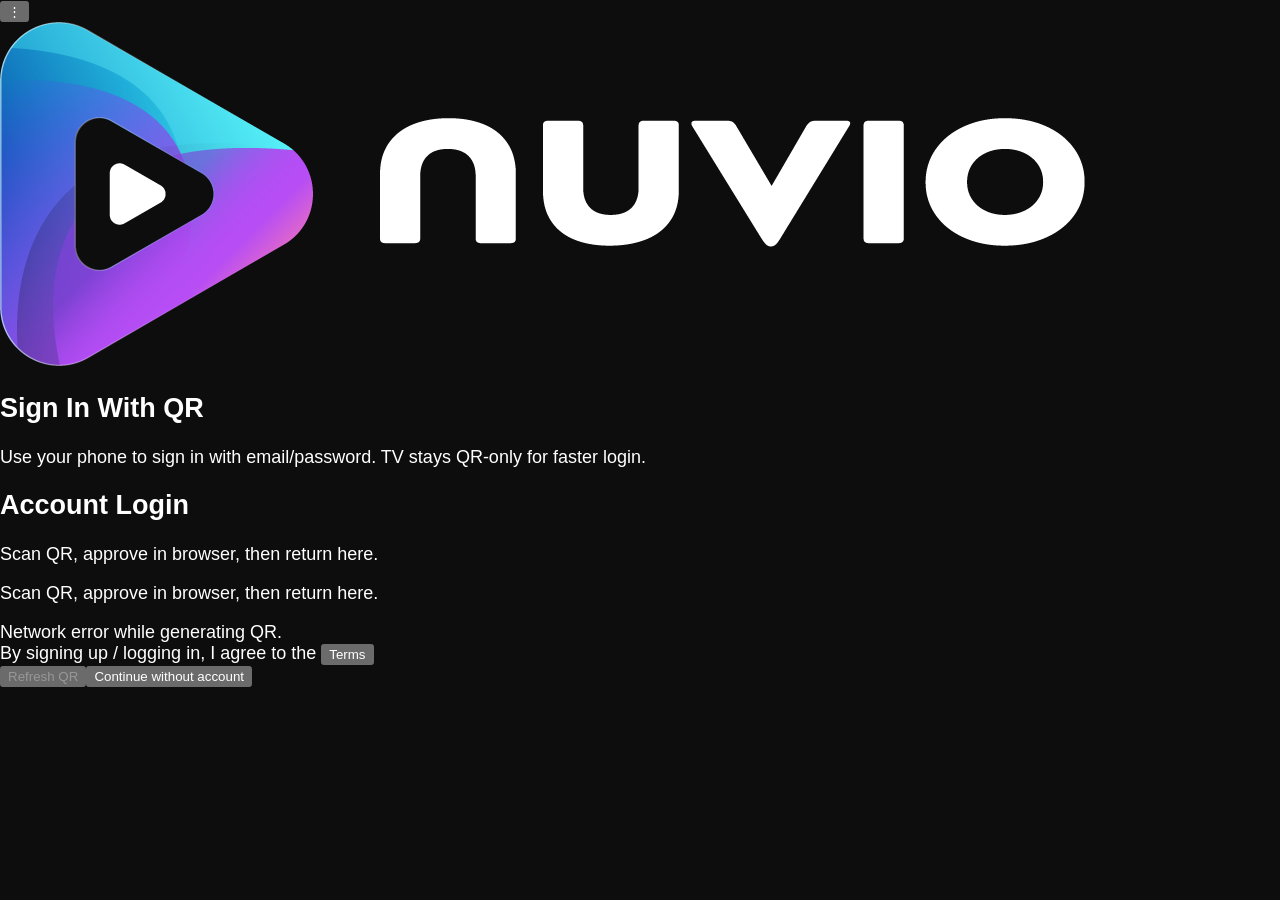
==== commit 7e1c5e17: "Merge upstream NuvioTVSmart/main and resolve pluginManager conflict" ====
--- a/index.html
+++ b/index.html
@@ -58,7 +58,10 @@
     <meta name="apple-mobile-web-app-capable" content="yes" />
     <title>Nuvio TV</title>
 
-    <link rel="stylesheet" href="css/bundle.css" />
+    <link rel="stylesheet" href="css/base.css?v=20260509s" />
+    <link rel="stylesheet" href="css/layout.css?v=20260509s" />
+    <link rel="stylesheet" href="css/components.css?v=20260531supporters2" />
+    <link rel="stylesheet" href="css/themes.css?v=20260509s" />
   </head>
   <body>
     <script src="boot-guard.js"></script>
@@ -69,13 +72,11 @@
       src="core-js.bundle.js"
       onerror="window.NuvioBootGuard && window.NuvioBootGuard.scriptFailed(this.src)"
     ></script>
-    <script defer src="nuvio.env.js?v=bc7c3055"></script>
-
-    <script defer src="assets/libs/qrcode-generator.js"></script>
+    <script defer src="nuvio.env.js"></script>
 
     <script
       defer
-      src="app.bundle.js?v=bc7c3055"
+      src="app.bundle.js?v=20260531supporters2"
       onerror="window.NuvioBootGuard && window.NuvioBootGuard.scriptFailed(this.src)"
     ></script>
   </body>
--- a/css/base.css
+++ b/css/base.css
@@ -0,0 +1,180 @@
+/* Web fonts (DM Sans, Inter, Open Sans, Material Icons) are loaded from
+   js/app.js as non-blocking stylesheets so first paint on TV does not wait
+   for fonts.googleapis.com. */
+
+:root {
+  --bg-color: #0d0d0d;
+  --bg-color-rgb: 13 13 13;
+  --bg-color-rgb-legacy: 13, 13, 13;
+  --bg-elevated: #1a1a1a;
+  --bg-elevated-rgb: 26 26 26;
+  --bg-elevated-rgb-legacy: 26, 26, 26;
+  --card-bg: #222222;
+  --card-bg-rgb: 34 34 34;
+  --card-bg-rgb-legacy: 34, 34, 34;
+  --secondary-color: #f5f5f5;
+  --secondary-color-rgb: 245 245 245;
+  --secondary-color-rgb-legacy: 245, 245, 245;
+  --secondary-variant: #e0e0e0;
+  --on-secondary: #111111;
+  --error-color: #cf6679;
+  --error-bg: rgba(207, 102, 121, 0.18);
+  --text-color: #ffffff;
+  --text-secondary: #b3b3b3;
+  --text-tertiary: #808080;
+  --focus-color: #ffffff;
+  --focus-color-rgb: 255 255 255;
+  --focus-color-rgb-legacy: 255, 255, 255;
+  --focus-bg: #303030;
+  --border-color: #333333;
+  --app-font-family: "Inter", "Segoe UI", Arial, sans-serif;
+  --tv-safe-gutter: 32px;
+  --tv-safe-gutter: clamp(28px, 3vw, 56px);
+  --tv-safe-gutter-wide: 40px;
+  --tv-safe-gutter-wide: clamp(32px, 3.6vw, 72px);
+  --tv-card-radius: 16px;
+  --tv-card-radius: clamp(14px, 1.1vw, 22px);
+  --tv-card-gap: 14px;
+  --tv-card-gap: clamp(12px, 1vw, 18px);
+  --tv-button-height: 60px;
+  --tv-button-height: clamp(54px, 3.7vw, 68px);
+  --tv-button-padding-x: 28px;
+  --tv-button-padding-x: clamp(22px, 2vw, 34px);
+  --tv-control-size: 64px;
+  --tv-control-size: clamp(58px, 4vw, 74px);
+  --tv-control-icon-size: 32px;
+  --tv-control-icon-size: clamp(28px, 2vw, 36px);
+  --tv-caption-text: 16px;
+  --tv-caption-text: clamp(14px, 0.95vw, 18px);
+  --tv-secondary-text: 18px;
+  --tv-secondary-text: clamp(16px, 1.08vw, 21px);
+  --tv-body-text: 20px;
+  --tv-body-text: clamp(18px, 1.18vw, 24px);
+  --tv-subtitle-text: 28px;
+  --tv-subtitle-text: clamp(24px, 1.7vw, 32px);
+  --tv-title-text: 48px;
+  --tv-title-text: clamp(42px, 2.9vw, 60px);
+}
+
+html,
+body {
+  width: 100%;
+  height: 100%;
+  margin: 0;
+  background: var(--bg-color);
+  font-size: 20px;
+  font-size: var(--tv-body-text);
+  color: var(--text-color);
+  font-family: var(--app-font-family);
+  overflow: hidden;
+  -webkit-font-smoothing: antialiased;
+  -moz-osx-font-smoothing: grayscale;
+}
+
+* {
+  -webkit-box-sizing: border-box;
+  box-sizing: border-box;
+  min-width: 0;
+  min-height: 0;
+}
+
+#app {
+  width: 100vw;
+  height: 100vh;
+  overflow: hidden;
+}
+
+.screen {
+  display: none;
+  width: 100vw;
+  height: 100vh;
+}
+
+/* Samsung TV apps render on a fixed 1920x1080 CSS canvas. Older Tizen
+   engines can under-report 100vh and leave an uncovered strip at the bottom. */
+.tizen-tv #app,
+.tizen-tv .screen {
+  height: 1080px;
+}
+
+/* Some Vestel/Vewd firmware renders the page into a small surface (1280x720)
+   and upscales that to the 4K panel. Lay the app out on a logical canvas and
+   zoom it down to that surface. Screens are children of #app, so they must not
+   apply the zoom again. */
+.foxxum-tv #app {
+  width: var(--foxxum-logical-width, 100vw);
+  height: var(--foxxum-logical-height, 100vh);
+  zoom: var(--foxxum-viewport-scale, 1);
+  overflow: hidden;
+}
+
+.foxxum-tv .screen {
+  width: 100%;
+  height: 100%;
+}
+
+/* The player (and its hardware video plane) must fill the real Vewd surface.
+   Keep the app at 1:1 while the player is mounted so 100vw/100vh video does
+   not inherit the home-canvas zoom. */
+.foxxum-tv.foxxum-player-active #app {
+  width: 100vw;
+  height: 100vh;
+  zoom: 1;
+}
+
+/* On the 1280-wide Vewd surface the subtitle/audio dialogs use viewport
+   units sized for a 1920 canvas, so their bottom sits underneath the
+   player controls bar and looks clipped. Lift and shrink them on Foxxum
+   so every row stays visible and the three rails do not overlap. */
+.foxxum-tv.foxxum-player-active .player-subtitle-modal,
+.foxxum-tv.foxxum-player-active .player-audio-modal {
+  bottom: 132px;
+  height: min(62vh, calc(100vh - 180px));
+  width: min(90vw, 1200px);
+  left: 5vw;
+}
+
+.foxxum-tv.foxxum-player-active .player-subtitle-overlay-grid {
+  grid-template-columns: minmax(0, 0.8fr) minmax(0, 1.2fr) minmax(0, 0.95fr);
+}
+
+.row {
+  margin: 40px;
+}
+
+.card {
+  display: inline-block;
+  width: 250px;
+  height: 140px;
+  margin-right: 20px;
+  background: #222;
+  border-radius: 8px;
+  overflow: hidden;
+  transition:
+    transform 0.2s,
+    box-shadow 0.2s;
+}
+
+.card.focused {
+  transform: scale(1.1);
+  box-shadow: 0 0 0 2px rgba(245, 249, 255, 0.9);
+}
+
+/* Tizen fast path: the old `*:focus` selector forced a full-tree style
+   recalc on every focus change (every D-pad press). Scoped instead. */
+.focusable:focus,
+button:focus,
+input:focus,
+textarea:focus,
+select:focus,
+a:focus {
+  outline: none !important;
+}
+
+/* Hide icon ligature names until the Material Icons font is ready (app.js). */
+html:not(.material-icons-ready) .material-icons,
+html:not(.material-icons-ready) .root-sidebar-icon-material,
+html:not(.material-icons-ready) .settings-nav-icon-material,
+html:not(.material-icons-ready) .settings-row-leading-icon {
+  visibility: hidden;
+}
--- a/css/components.css
+++ b/css/components.css
@@ -0,0 +1,65 @@
+@import url("./components-01.css");
+@import url("./components-02.css");
+@import url("./components-03.css");
+@import url("./components-04.css");
+@import url("./components-05.css");
+@import url("./components-06.css");
+@import url("./components-07.css");
+@import url("./components-08.css");
+@import url("./components-09.css");
+@import url("./components-10.css");
+@import url("./components-11.css");
+@import url("./components-12.css");
+@import url("./components-13.css");
+@import url("./components-14.css");
+@import url("./components-15.css");
+@import url("./components-16.css");
+@import url("./components-17.css");
+@import url("./components-18.css");
+@import url("./components-19.css");
+@import url("./components-20.css");
+@import url("./components-21.css");
+@import url("./components-22.css");
+@import url("./components-23.css");
+@import url("./components-24.css");
+@import url("./components-25.css");
+@import url("./components-26.css");
+@import url("./components-27.css");
+@import url("./components-28.css");
+@import url("./components-29.css");
+@import url("./components-30.css");
+@import url("./components-31.css");
+@import url("./components-32.css");
+@import url("./components-33.css");
+@import url("./components-34.css");
+@import url("./components-35.css");
+@import url("./components-36.css");
+@import url("./components-37.css");
+@import url("./components-38.css");
+@import url("./components-39.css");
+@import url("./components-40.css");
+@import url("./components-41.css");
+@import url("./components-42.css");
+@import url("./components-43.css");
+@import url("./components-44.css");
+@import url("./components-45.css");
+@import url("./components-46.css");
+@import url("./components-47.css");
+@import url("./components-48.css");
+@import url("./components-49.css");
+@import url("./components-50.css");
+@import url("./components-51.css");
+@import url("./components-52.css");
+@import url("./components-53.css");
+@import url("./components-54.css");
+@import url("./components-55.css");
+@import url("./components-56.css");
+@import url("./components-57.css");
+@import url("./components-58.css");
+@import url("./components-59.css");
+@import url("./components-60.css");
+
+@import url("./components-61.css");
+@import url("./components-62.css");
+@import url("./components-63.css");
+@import url("./components-64.css");
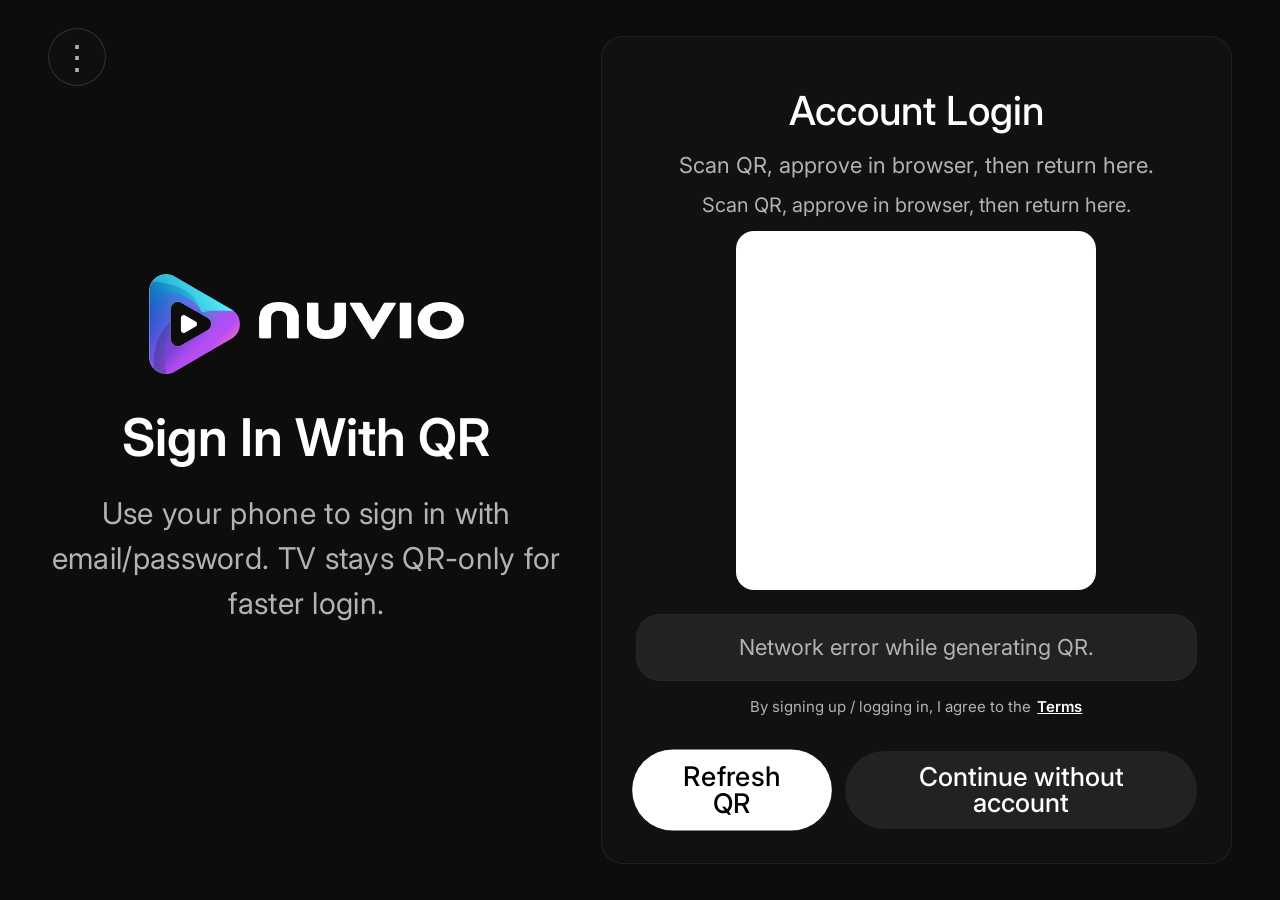
==== commit e36e3e0d: "deploy c1e8ceef" ====
--- a/index.html
+++ b/index.html
@@ -58,10 +58,7 @@
     <meta name="apple-mobile-web-app-capable" content="yes" />
     <title>Nuvio TV</title>
 
-    <link rel="stylesheet" href="css/base.css?v=20260509s" />
-    <link rel="stylesheet" href="css/layout.css?v=20260509s" />
-    <link rel="stylesheet" href="css/components.css?v=20260531supporters2" />
-    <link rel="stylesheet" href="css/themes.css?v=20260509s" />
+    <link rel="stylesheet" href="css/bundle.css" />
   </head>
   <body>
     <script src="boot-guard.js"></script>
@@ -72,11 +69,11 @@
       src="core-js.bundle.js"
       onerror="window.NuvioBootGuard && window.NuvioBootGuard.scriptFailed(this.src)"
     ></script>
-    <script defer src="nuvio.env.js"></script>
+    <script defer src="nuvio.env.js?v=c1e8ceef"></script>
 
     <script
       defer
-      src="app.bundle.js?v=20260531supporters2"
+      src="app.bundle.js?v=c1e8ceef"
       onerror="window.NuvioBootGuard && window.NuvioBootGuard.scriptFailed(this.src)"
     ></script>
   </body>
--- a/css/bundle.css
+++ b/css/bundle.css
@@ -0,0 +1,131 @@
+:root{--bg-color:#0d0d0d;--bg-color-rgb:13 13 13;--bg-color-rgb-legacy:13,13,13;--bg-elevated:#1a1a1a;--bg-elevated-rgb:26 26 26;--bg-elevated-rgb-legacy:26,26,26;--card-bg:#222;--card-bg-rgb:34 34 34;--card-bg-rgb-legacy:34,34,34;--secondary-color:#f5f5f5;--secondary-color-rgb:245 245 245;--secondary-color-rgb-legacy:245,245,245;--secondary-variant:#e0e0e0;--on-secondary:#111;--error-color:#cf6679;--error-bg:rgba(207,102,121,.18);--text-color:#fff;--text-secondary:#b3b3b3;--text-tertiary:gray;--focus-color:#fff;--focus-color-rgb:255 255 255;--focus-color-rgb-legacy:255,255,255;--focus-bg:#303030;--border-color:#333;--app-font-family:"Inter","Segoe UI",Arial,sans-serif;--tv-safe-gutter:32px;--tv-safe-gutter:56px;--tv-safe-gutter-wide:40px;--tv-safe-gutter-wide:69.12px;--tv-card-radius:16px;--tv-card-radius:21.12px;--tv-card-gap:14px;--tv-card-gap:18px;--tv-button-height:60px;--tv-button-height:68px;--tv-button-padding-x:28px;--tv-button-padding-x:34px;--tv-control-size:64px;--tv-control-size:74px;--tv-control-icon-size:32px;--tv-control-icon-size:36px;--tv-caption-text:16px;--tv-caption-text:18px;--tv-secondary-text:18px;--tv-secondary-text:20.736px;--tv-body-text:20px;--tv-body-text:22.656px;--tv-subtitle-text:28px;--tv-subtitle-text:32px;--tv-title-text:48px;--tv-title-text:55.68px}body,html{background:var(--bg-color);color:var(--text-color);font-family:var(--app-font-family);font-size:20px;font-size:var(--tv-body-text);height:100%;margin:0;overflow:hidden;width:100%;-webkit-font-smoothing:antialiased;-moz-osx-font-smoothing:grayscale}*{box-sizing:border-box;min-height:0;min-width:0}#app{overflow:hidden}#app,.screen{height:100vh;width:100vw}.screen{display:none}.tizen-tv #app,.tizen-tv .screen{height:1080px}.foxxum-tv #app{height:var(--foxxum-logical-height,100vh);overflow:hidden;width:var(--foxxum-logical-width,100vw);zoom:var(--foxxum-viewport-scale,1)}.foxxum-tv .screen{height:100%;width:100%}.foxxum-tv.foxxum-player-active #app{height:100vh;width:100vw;zoom:1}.foxxum-tv.foxxum-player-active .player-audio-modal,.foxxum-tv.foxxum-player-active .player-subtitle-modal{bottom:132px;bottom:min(10.31vw,132px);height:min(62vh,calc(100vh - 180px));height:62vh;height:min(62vh,calc(100svh - 180px));left:5vw;width:1200px;width:min(90vw,1200px)}.foxxum-tv.foxxum-player-active .player-speed-modal{bottom:132px;bottom:min(10.31vw,132px);width:600px;width:min(31.25vw,600px)}.foxxum-tv.foxxum-player-active .player-subtitle-overlay-grid{grid-template-columns:minmax(0,.8fr) minmax(0,1.2fr) minmax(0,.95fr)}.foxxum-tv .home-screen-shell .home-hero-card{aspect-ratio:16/9;height:auto;max-height:100vh;max-height:100svh}.row{margin:40px}.card{background:#222;border-radius:8px;display:inline-block;height:140px;margin-right:20px;overflow:hidden;transition:transform .2s,box-shadow .2s;width:250px}.card.focused{box-shadow:0 0 0 2px rgba(245,249,255,.9);transform:scale(1.1)}.focusable:focus,a:focus,button:focus,input:focus,select:focus,textarea:focus{outline:none!important}html:not(.material-icons-ready) .material-icons,html:not(.material-icons-ready) .root-sidebar-icon-material,html:not(.material-icons-ready) .settings-nav-icon-material,html:not(.material-icons-ready) .settings-row-leading-icon{visibility:hidden}@supports (width:min(1px,2px)) and (width:max(1px,2px)) and (width:clamp(1px,2px,3px)){:root{--tv-safe-gutter:clamp(28px,3vw,56px);--tv-safe-gutter-wide:clamp(32px,3.6vw,72px);--tv-card-radius:clamp(14px,1.1vw,22px);--tv-card-gap:clamp(12px,1vw,18px);--tv-button-height:clamp(54px,3.7vw,68px);--tv-button-padding-x:clamp(22px,2vw,34px);--tv-control-size:clamp(58px,4vw,74px);--tv-control-icon-size:clamp(28px,2vw,36px);--tv-caption-text:clamp(14px,0.95vw,18px);--tv-secondary-text:clamp(16px,1.08vw,21px);--tv-body-text:clamp(18px,1.18vw,24px);--tv-subtitle-text:clamp(24px,1.7vw,32px);--tv-title-text:clamp(42px,2.9vw,60px)}}
+
+.card{background:var(--card-bg);border-radius:8px;overflow:hidden;padding:12px;transition:transform .15s ease,border .15s ease}.focused{outline:none!important;transform:none}.focusable:focus,button:focus{box-shadow:none;outline:none!important}.focusable:focus,.focusable:focus-visible,button:focus,button:focus-visible{box-shadow:none;outline:none!important}.card.danger{background:var(--error-bg);color:var(--error-color)}.icon-img{display:inline-block;height:22px;object-fit:contain;vertical-align:middle;width:22px}.qr-layout{align-items:stretch;background:var(--bg-color);box-sizing:border-box;display:grid;gap:36px;grid-template-columns:minmax(0,.45fr) minmax(0,.55fr);height:100vh;padding:28px 48px;position:relative;width:100vw}.qr-left-panel{align-items:center;flex-direction:column;min-width:0;text-align:center}.qr-brand-lockup,.qr-left-panel{display:flex;justify-content:center}.qr-brand-lockup{margin-bottom:34px;width:100%}.qr-logo{display:block;height:100px;max-width:85%;object-fit:contain;width:auto}.qr-copy-block{max-width:700px}.qr-title{color:var(--text-color);font-size:52px;font-weight:600;letter-spacing:0;line-height:1.14;margin:0}.qr-description{color:var(--text-secondary);font-size:30px;letter-spacing:.01em;line-height:1.5;margin:24px 0 0;max-width:700px}.qr-card-panel{align-items:center;display:flex;justify-content:center;min-width:0}.qr-card{background:#111;border:1px solid rgba(51,51,51,.5);border-radius:22px;box-sizing:border-box;display:flex;flex-direction:column;gap:12px;height:852px;height:min(852px,calc(100vh - 72px));padding:46px 34px 34px;width:876px;width:min(876px,100%)}html.no-flex-gap .qr-card>*+*{margin-top:12px}.qr-card-header{display:flex;flex-direction:column;gap:12px;text-align:center}html.no-flex-gap .qr-card-header>*+*{margin-top:12px}.qr-card-title{color:var(--text-color);font-size:40px;font-weight:500;line-height:1.4;margin:0}.qr-card-subtitle{color:var(--text-secondary);font-size:22px;line-height:1.35;margin:0}.qr-code-frame{align-items:center;background:#fff;border-radius:18px;box-sizing:border-box;display:flex;height:360px;justify-content:center;margin:0 auto;padding:18px;width:360px}.qr-image{background:#fff;display:block;height:100%;object-fit:contain;width:100%}.qr-image-canvas{border-radius:0}.qr-code-text{color:var(--text-color);font-size:22px;font-weight:500;line-height:1.45;margin:0;overflow-wrap:anywhere;text-align:center}.qr-expiry,.qr-manual-text{color:var(--text-secondary);font-size:18px;line-height:1.35;margin:0;text-align:center}.qr-expiry:empty,.qr-manual-text:empty{display:none}.qr-status{background:var(--card-bg);border:1px solid rgba(51,51,51,.35);border-radius:24px;box-sizing:border-box;color:var(--text-secondary);font-size:22px;line-height:1.35;margin:0;padding:18px 24px;text-align:center;width:100%}.qr-actions{align-items:center;display:flex;gap:18px;justify-content:center;margin-top:auto;padding-top:22px}html.no-flex-gap .qr-actions>*+*{margin-left:18px}.qr-action-btn{border:none;border-radius:999px;font-family:inherit;font-size:26px;font-weight:500;height:78px;letter-spacing:0;line-height:1;min-width:0;padding:0 32px;transform:scale(1);transition:transform .18s cubic-bezier(.22,1,.36,1),background .18s cubic-bezier(.22,1,.36,1),color .18s cubic-bezier(.22,1,.36,1),opacity .18s ease}.qr-action-btn-primary,.qr-action-btn-secondary{background:var(--card-bg);color:var(--text-color)}.qr-action-btn.focused{background:#fff;color:#000;transform:scale(1.04)}.qr-action-btn:disabled{opacity:.55}.qr-server-menu-trigger{background:rgba(17,17,17,.82);border:1px solid hsla(0,0%,100%,.14);border-radius:50%;color:var(--text-secondary);font-family:inherit;font-size:34px;font-weight:500;height:58px;left:48px;line-height:1;padding:0;position:absolute;text-align:center;top:28px;width:58px;z-index:4}.qr-server-menu-trigger.focused{background:#fff;border-color:#fff;color:#111;transform:scale(1.08)}.qr-server-menu{background:#1a1a1a;border:1px solid var(--border-color);border-radius:18px;box-shadow:0 18px 40px rgba(0,0,0,.45);left:48px;padding:14px;position:absolute;top:96px;width:380px;width:min(380px,calc(45vw - 72px));z-index:5}.qr-server-menu-title{color:var(--text-secondary);font-size:18px;line-height:1.2;padding:8px 14px 12px}.qr-server-menu-item{background:transparent;border:1px solid transparent;border-radius:12px;color:var(--text-color);font:inherit;font-size:21px;min-height:64px;padding:12px 16px;text-align:left;width:100%}.qr-server-menu-item.focused{background:#fff;color:#111;transform:scale(1.03)}.qr-login-instruction{color:var(--text-secondary);font-size:20px;line-height:1.35;margin:0;text-align:center}.qr-email-form{display:flex;flex-direction:column;gap:10px;margin:0 auto;width:560px;width:min(560px,100%)}html.no-flex-gap .qr-email-form>*+*{margin-top:10px}.qr-input-label{color:var(--text-secondary);font-size:17px;line-height:1.2;margin-top:4px}.qr-auth-input{background:#101010;border:2px solid #333;border-radius:16px;box-sizing:border-box;color:#fff;font:inherit;font-size:22px;min-height:66px;outline:none;padding:0 20px;width:100%}.qr-auth-input.focused,.qr-auth-input:focus{background:#fff;border-color:#f5f5f5;color:#111}.qr-auth-input::-webkit-input-placeholder{color:hsla(0,0%,100%,.46)}.qr-auth-input::placeholder{color:hsla(0,0%,100%,.46)}.qr-auth-input.focused::-webkit-input-placeholder,.qr-auth-input:focus::-webkit-input-placeholder{color:rgba(0,0,0,.46)}.qr-auth-input.focused::placeholder,.qr-auth-input:focus::placeholder{color:rgba(0,0,0,.46)}.qr-email-form .qr-action-btn{margin-top:8px;width:100%}.qr-login-error,.settings-text-dialog-status.is-error{color:#ff8a80;font-size:18px;line-height:1.35;margin:4px 0 0;text-align:center}.qr-terms{align-items:center;color:var(--text-secondary);display:flex;flex-wrap:wrap;font-size:15px;gap:6px;justify-content:center;line-height:1.35;margin-top:4px;text-align:center}html.no-flex-gap .qr-terms>*{margin-bottom:6px;margin-right:6px}.qr-terms-link{background:transparent;border:0;color:var(--text-color);font:inherit;font-weight:600;padding:0;text-decoration:underline}.qr-terms-link.focused{color:var(--focus-color)}.qr-connected-identity{display:flex;flex-direction:column;gap:6px;margin-top:24px}html.no-flex-gap .qr-connected-identity>*+*{margin-top:6px}.qr-connected-email{color:#7cff9b;font-size:21px;font-weight:600;line-height:1.25}.qr-connected-user-id{color:var(--text-secondary);font-size:15px;line-height:1.3;overflow-wrap:anywhere}.qr-status-connected{color:#7cff9b}.qr-connected-stats{display:flex;flex-direction:column;gap:14px;width:100%}html.no-flex-gap .qr-connected-stats>*+*{margin-top:14px}.qr-connected-stats-line{background:hsla(0,0%,100%,.16);height:1px;width:100%}.qr-connected-stats-row{align-items:center;display:flex;width:100%}@supports (width:min(1px,2px)) and (width:max(1px,2px)) and (width:clamp(1px,2px,3px)){:root{--tv-safe-gutter:clamp(28px,3vw,56px);--tv-safe-gutter-wide:clamp(32px,3.6vw,72px);--tv-card-radius:clamp(14px,1.1vw,22px);--tv-card-gap:clamp(12px,1vw,18px);--tv-button-height:clamp(54px,3.7vw,68px);--tv-button-padding-x:clamp(22px,2vw,34px);--tv-control-size:clamp(58px,4vw,74px);--tv-control-icon-size:clamp(28px,2vw,36px);--tv-caption-text:clamp(14px,0.95vw,18px);--tv-secondary-text:clamp(16px,1.08vw,21px);--tv-body-text:clamp(18px,1.18vw,24px);--tv-subtitle-text:clamp(24px,1.7vw,32px);--tv-title-text:clamp(42px,2.9vw,60px)}}
+
+.qr-connected-stat{align-items:center;display:flex;flex:1 1 0;flex-direction:column;gap:4px;min-width:0;padding:6px 4px;text-align:center}html.no-flex-gap .qr-connected-stat>*+*{margin-top:4px}.qr-connected-stat strong{color:var(--text-color);font-size:22px;font-weight:500;line-height:1}.qr-connected-stat span{color:var(--text-secondary);font-size:15px;line-height:1}.qr-connected-stats-divider{background:hsla(0,0%,100%,.14);flex:0 0 1px;height:44px}.qr-code-unavailable{color:#333;font-size:18px;padding:18px;text-align:center}.server-connection-dialog{max-height:780px;max-height:min(780px,calc(100vh - 72px));overflow-y:auto}.server-security-warning{background:rgba(255,152,0,.12);border:1px solid rgba(255,183,77,.45);border-radius:16px;color:var(--text-secondary);display:flex;flex-direction:column;font-size:18px;gap:8px;line-height:1.35;padding:16px 18px}html.no-flex-gap .server-security-warning>*+*{margin-top:8px}.server-security-warning strong{color:#ffcc80;font-size:20px}.server-switching-dialog{align-items:center;justify-content:center;min-height:160px;text-align:center}.auth-signout-confirm-dialog{max-width:720px;max-width:min(720px,calc(100vw - 96px))}.server-dialog-danger{background:rgba(198,40,40,.25);color:#f44336}.server-dialog-danger.focused{background:#c62828;color:#fff}.account-shell,.auth-simple-shell{background:var(--bg-color);box-sizing:border-box;color:var(--text-color);display:flex;flex-direction:column;justify-content:center;min-height:100vh;padding:56px 72px}.auth-simple-hero{margin:0 auto 34px;max-width:760px;text-align:center}.account-title,.auth-simple-title{color:var(--text-color);font-size:48px;line-height:1.08;margin:0}.account-subtitle,.auth-simple-subtitle{color:var(--text-secondary);font-size:22px;line-height:1.4;margin:14px auto 0;max-width:760px}.account-settings-stack,.auth-simple-actions{display:flex;flex-direction:column;gap:16px;margin:0 auto;width:920px;width:min(920px,100%)}html.no-flex-gap .account-settings-stack>*+*,html.no-flex-gap .auth-simple-actions>*+*{margin-top:16px}.account-card,.account-settings-card,.auth-simple-card{background:var(--card-bg);border:1px solid var(--border-color);border-radius:24px;box-sizing:border-box;color:var(--text-color);min-height:92px;padding:22px 26px}.account-card.focused,.account-settings-card.focused,.auth-simple-card.focused{background:var(--focus-bg);box-shadow:0 0 0 2px var(--focus-color)}.account-card-danger,.account-settings-card-danger{background:var(--error-bg);border-color:var(--error-color);color:var(--error-color)}.account-card-danger.focused,.account-settings-card-danger.focused{background:var(--error-bg);box-shadow:0 0 0 2px var(--focus-color)}.account-card-title,.account-settings-title{color:inherit;font-size:28px;font-weight:600;line-height:1.2}.account-card-subtitle,.account-settings-note,.account-settings-subtitle{color:var(--text-secondary);font-size:18px;line-height:1.35;margin-top:6px}.account-info,.status-card,.sync-card{background:var(--bg-elevated);border:1px solid var(--border-color);border-radius:24px;box-sizing:border-box;margin:0 auto 18px;padding:24px 26px;width:920px;width:min(920px,100%)}.account-info{display:flex;flex-direction:column;gap:8px}html.no-flex-gap .account-info>*+*{margin-top:8px}.account-settings-loading{align-items:center;display:flex;gap:14px}html.no-flex-gap .account-settings-loading>*+*{margin-left:14px}.account-settings-loading .nuvio-loading-indicator{height:40px;width:40px}.account-info span,.stat-label,.status-card .status-label,.text-secondary{color:var(--text-secondary)}.account-info strong,.stat-value,.status-card strong{color:var(--text-color)}.account-settings-row,.card-row,.profile-row{align-items:center;display:flex;gap:14px}html.no-flex-gap .account-settings-row>*+*,html.no-flex-gap .card-row>*+*,html.no-flex-gap .profile-row>*+*{margin-left:14px}.account-settings-copy{flex:1;min-width:0}.profile-row{border-bottom:1px solid rgba(var(--focus-color-rgb-legacy),.08);padding:14px 0}.profile-row:last-child{border-bottom:none}.profile-row.total{padding-top:0}.avatar{align-items:center;border-radius:999px;color:var(--text-color);display:inline-flex;flex:0 0 auto;font-weight:700;height:40px;justify-content:center;width:40px}.profile-row .profile-name{margin-top:0;min-width:140px;text-align:left}.stat{align-items:center;display:flex;flex-direction:column;gap:2px;min-width:72px}html.no-flex-gap .stat>*+*{margin-top:2px}.sr-only{height:1px;margin:-1px;overflow:hidden;padding:0;position:absolute;width:1px;clip:rect(0,0,0,0);border:0;white-space:nowrap}.profile-screen{background:var(--bg-color);box-sizing:border-box;height:100vh;overflow:hidden;position:relative;width:100vw}.profile-screen-background{bottom:0;left:0;position:absolute;right:0;top:0;inset:0;opacity:0;overflow:hidden;pointer-events:none;transition:opacity .22s ease;z-index:0}.profile-screen-background.has-image{opacity:1}.profile-screen-background:after{background:linear-gradient(90deg,rgba(0,0,0,.18),rgba(0,0,0,.34) 52%,rgba(0,0,0,.78)),linear-gradient(180deg,rgba(0,0,0,.16),rgba(0,0,0,.48));bottom:0;content:"";left:0;position:absolute;right:0;top:0;inset:0}.profile-screen-background img{display:block;height:100%;object-fit:cover;object-position:center;width:100%}.profile-main-layer{align-items:center;box-sizing:border-box;display:flex;flex-direction:column;height:100%;justify-content:flex-start;padding:96px 112px;position:relative;text-align:center;width:100%;will-change:opacity,transform;z-index:1}.profile-screen.is-pin-opening .profile-main-layer{animation:profileMainExit .24s ease forwards}.profile-screen.is-pin-open .profile-main-layer{opacity:0;pointer-events:none;transform:translateX(-8.333vw)}.profile-screen.is-pin-closing .profile-main-layer{animation:profileMainEnter .32s cubic-bezier(.22,1,.36,1) forwards;opacity:1;pointer-events:none}.profile-logo{aspect-ratio:1085/344;display:block;height:88px;object-fit:contain;width:auto}.profile-brand-lockup{align-items:center;display:flex;justify-content:center;margin:0 auto 56px;width:100%}.member-brand-wordmark{align-items:center;display:inline-flex;justify-content:center;min-width:0}.member-brand-logo{flex:0 0 auto;min-width:0}.member-brand-suffix{animation:memberBrandGradientSweep 5.5s ease-in-out infinite alternate;background-size:240% 100%;color:#d4843d;flex:0 0 auto;font-weight:600;line-height:1;margin-left:min(.73vw,14px);white-space:nowrap}.member-brand-suffix-supporter{background-image:linear-gradient(100deg,#d4843d,#ffde90 52%,#d4843d)}.member-brand-suffix-supporter-plus{background-image:linear-gradient(100deg,#91a8ff,#f08bd8 52%,#ff9b8e 78%,#91a8ff)}@supports (-webkit-background-clip:text){.member-brand-suffix{-webkit-background-clip:text;background-clip:text;-webkit-text-fill-color:transparent}}@keyframes memberBrandGradientSweep{0%{background-position:0 50%}to{background-position:100% 50%}}.profile-brand-lockup .profile-logo{margin:0}.profile-brand-lockup .member-brand-suffix{font-size:33.76744px;margin-left:12.32px;transform:translateY(-3.06977px)}.profile-title{color:var(--text-color);font-size:88px;font-weight:500;letter-spacing:-1px;line-height:1.05;margin:0}.profile-subtitle{color:var(--text-secondary);font-size:36px;font-weight:500;line-height:1.3;margin:24px 0 0}.profile-grid{align-items:flex-start;display:flex;flex-wrap:wrap;gap:56px;justify-content:center;margin-top:auto;max-width:100%;min-height:476px}html.no-flex-gap .profile-grid>*{margin-bottom:56px;margin-right:56px}@supports (width:min(1px,2px)) and (width:max(1px,2px)) and (width:clamp(1px,2px,3px)){:root{--tv-safe-gutter:clamp(28px,3vw,56px);--tv-safe-gutter-wide:clamp(32px,3.6vw,72px);--tv-card-radius:clamp(14px,1.1vw,22px);--tv-card-gap:clamp(12px,1vw,18px);--tv-button-height:clamp(54px,3.7vw,68px);--tv-button-padding-x:clamp(22px,2vw,34px);--tv-control-size:clamp(58px,4vw,74px);--tv-control-icon-size:clamp(28px,2vw,36px);--tv-caption-text:clamp(14px,0.95vw,18px);--tv-secondary-text:clamp(16px,1.08vw,21px);--tv-body-text:clamp(18px,1.18vw,24px);--tv-subtitle-text:clamp(24px,1.7vw,32px);--tv-title-text:clamp(42px,2.9vw,60px)}}
+
+.profile-grid-compact{flex-wrap:nowrap;gap:24px;min-height:382px}.profile-card{border:none;box-shadow:none;box-sizing:border-box;cursor:pointer;outline:none;padding:16px 20px;transform-origin:center center;transition:transform .21s cubic-bezier(.22,1,.36,1);width:304px}.profile-grid-compact .profile-card{padding:14px;width:248px}.profile-card.focused{border:none!important;box-shadow:none!important;transform:scale(1.04)}.profile-card.is-activating{opacity:.72;pointer-events:none}.profile-card.is-activating .profile-avatar-ring{border-color:var(--focus-color);box-shadow:0 0 0 3px rgba(var(--focus-color-rgb-legacy),.35)}.profile-avatar-ring{align-items:center;border:2px solid rgba(51,51,51,.75);border-radius:999px;display:flex;height:228px;justify-content:center;margin:12px auto;position:relative;transition:border-color .21s cubic-bezier(.22,1,.36,1),border-width .21s cubic-bezier(.22,1,.36,1),width .21s cubic-bezier(.22,1,.36,1),height .21s cubic-bezier(.22,1,.36,1);width:228px}.profile-grid-compact .profile-avatar-ring{height:174px;width:174px}.profile-card.focused .profile-avatar-ring{border-color:var(--focus-color);border-width:6px;height:244px;width:244px}.profile-grid-compact .profile-card.focused .profile-avatar-ring{height:186px;width:186px}.profile-avatar{align-items:center;border-radius:999px;color:var(--text-color);display:flex;font-size:77px;font-weight:700;height:192px;justify-content:center;overflow:hidden;transition:width .21s cubic-bezier(.22,1,.36,1),height .21s cubic-bezier(.22,1,.36,1),background .21s ease;width:192px}.profile-grid-compact .profile-avatar{font-size:58px;height:146px;width:146px}.profile-card.focused .profile-avatar{font-size:82px;height:204px;width:204px}.profile-grid-compact .profile-card.focused .profile-avatar{font-size:62px;height:156px;width:156px}.profile-avatar-image,.profile-avatar-tile-image,.profile-editor-preview-image{display:block;height:100%;object-fit:cover;width:100%}.profile-avatar-add{background:transparent;color:var(--text-tertiary);position:relative;transition:color .21s cubic-bezier(.22,1,.36,1)}.profile-card.focused .profile-avatar-add{background:transparent;color:var(--text-color)}.profile-card-add .profile-avatar-ring{background:hsla(0,0%,100%,.06);border-color:rgba(51,51,51,.5);transition:border-color .21s cubic-bezier(.22,1,.36,1),border-width .21s cubic-bezier(.22,1,.36,1),width .21s cubic-bezier(.22,1,.36,1),height .21s cubic-bezier(.22,1,.36,1),background .21s cubic-bezier(.22,1,.36,1)}.profile-card.focused.profile-card-add .profile-avatar-ring{background:hsla(0,0%,100%,.12)}.profile-avatar-add:after,.profile-avatar-add:before{background:currentColor;border-radius:999px;content:"";left:50%;position:absolute;top:50%;transform:translate(-50%,-50%)}.profile-avatar-add:before{height:6px;width:52px}.profile-avatar-add:after{height:52px;width:6px}.profile-grid-compact .profile-avatar-add:before{height:5px;width:42px}.profile-grid-compact .profile-avatar-add:after{height:42px;width:5px}.profile-name{color:var(--text-secondary);font-size:34px;font-weight:500;line-height:1.2;margin-top:24px;text-align:center;transition:color .21s cubic-bezier(.22,1,.36,1)}.profile-grid-compact .profile-name{font-size:26px;margin-top:18px}.profile-card.focused .profile-name{color:var(--text-color);font-weight:600}.profile-card-add .profile-name{color:var(--text-tertiary)}.profile-badge{color:#ffb300;font-size:22px;font-weight:600;letter-spacing:1.6px;line-height:1.1;margin-top:16px;min-height:32px}.profile-grid-compact .profile-badge{font-size:18px;margin-top:12px;min-height:28px}.profile-badge-slot{margin-top:16px;min-height:32px}.profile-grid-compact .profile-badge-slot{margin-top:12px;min-height:28px}.profile-primary-dot{align-items:center;background:#ffb300;border:4px solid var(--bg-color);border-radius:999px;bottom:-14px;color:#fff;display:inline-flex;font-size:28px;height:52px;justify-content:center;position:absolute;right:-16px;width:52px}.profile-grid-compact .profile-primary-dot{border-width:3px;bottom:-10px;font-size:22px;height:42px;right:-10px;width:42px}.profile-hint{color:hsla(0,0%,50%,.9);font-size:28px;font-weight:500;line-height:1.35;margin:auto 0 0}.profile-screen-compact-grid .profile-main-layer{padding-left:72px;padding-right:72px}@media (max-height:820px),(max-width:1280px){.profile-grid{gap:44px;min-height:414px}.profile-screen-compact-grid .profile-main-layer{padding:72px 48px 64px}.profile-grid-compact{gap:12px;min-height:304px}.profile-card{width:264px}.profile-grid-compact .profile-card{padding:10px 8px;width:148px}.profile-avatar-ring{height:198px;width:198px}.profile-grid-compact .profile-avatar-ring{height:112px;width:112px}.profile-card.focused .profile-avatar-ring{height:212px;width:212px}.profile-grid-compact .profile-card.focused .profile-avatar-ring{height:120px;width:120px}.profile-avatar{font-size:67px;height:167px;width:167px}.profile-grid-compact .profile-avatar{font-size:38px;height:94px;width:94px}.profile-card.focused .profile-avatar{font-size:72px;height:178px;width:178px}.profile-grid-compact .profile-card.focused .profile-avatar{font-size:40px;height:100px;width:100px}.profile-name{font-size:28px}.profile-grid-compact .profile-name{font-size:18px;margin-top:12px}.profile-grid-compact .profile-badge,.profile-grid-compact .profile-badge-slot{margin-top:8px;min-height:20px}.profile-grid-compact .profile-badge{font-size:13px;letter-spacing:.8px}.profile-grid-compact .profile-primary-dot{border-width:2px;bottom:-6px;font-size:16px;height:30px;right:-6px;width:30px}.profile-grid-compact .profile-avatar-add:before{height:4px;width:28px}.profile-grid-compact .profile-avatar-add:after{height:28px;width:4px}}.profile-dialog-backdrop,.profile-editor-backdrop{background:rgba(0,0,0,.85);position:fixed;z-index:40}.profile-dialog-backdrop,.profile-editor-backdrop,.profile-pin-layer{align-items:center;bottom:0;display:flex;left:0;right:0;top:0;inset:0;justify-content:center}.profile-pin-layer{box-sizing:border-box;opacity:0;padding:0 56px;position:absolute;transform:translateX(8.333vw);will-change:opacity,transform;z-index:42}.profile-pin-layer.is-opening{animation:profilePinLayerEnter .32s cubic-bezier(.22,1,.36,1) forwards}.profile-pin-layer.is-open{opacity:1;transform:translateX(0)}.profile-pin-layer.is-closing{animation:profilePinLayerExit .24s ease forwards;pointer-events:none}.profile-pin-overlay{outline:none;width:100%}.profile-pin-content{align-items:center;display:flex;flex-direction:column;gap:0;text-align:center;width:100%}html.no-flex-gap .profile-pin-content>*+*{margin-top:0}.profile-pin-heading{color:var(--text-color);font-size:84px;font-size:min(4.375vw,84px);font-weight:700;line-height:96px;line-height:min(5vw,96px);max-width:1440px;max-width:min(75vw,1440px)}@supports (width:min(1px,2px)) and (width:max(1px,2px)) and (width:clamp(1px,2px,3px)){:root{--tv-safe-gutter:clamp(28px,3vw,56px);--tv-safe-gutter-wide:clamp(32px,3.6vw,72px);--tv-card-radius:clamp(14px,1.1vw,22px);--tv-card-gap:clamp(12px,1vw,18px);--tv-button-height:clamp(54px,3.7vw,68px);--tv-button-padding-x:clamp(22px,2vw,34px);--tv-control-size:clamp(58px,4vw,74px);--tv-control-icon-size:clamp(28px,2vw,36px);--tv-caption-text:clamp(14px,0.95vw,18px);--tv-secondary-text:clamp(16px,1.08vw,21px);--tv-body-text:clamp(18px,1.18vw,24px);--tv-subtitle-text:clamp(24px,1.7vw,32px);--tv-title-text:clamp(42px,2.9vw,60px)}}
+
+.profile-pin-box-row{align-items:center;display:flex;gap:28px;gap:min(1.46vw,28px);justify-content:center;margin-top:min(4.375vw,84px)}html.no-flex-gap .profile-pin-box-row>*+*{margin-left:28px}.profile-pin-box-row.is-shaking{animation:profilePinShake .26s ease}.profile-pin-box{align-items:center;background:transparent;border:2px solid hsla(0,0%,100%,.72);border-radius:4px;box-sizing:border-box;display:inline-flex;height:235.968px;height:min(12.29vw,236px);justify-content:center;transition:border-color .14s ease,background-color .14s ease,border-width .14s ease;width:235.968px;width:min(12.29vw,236px)}.profile-pin-box.is-filled{background:hsla(0,0%,100%,.07);border-color:hsla(0,0%,100%,.92)}.profile-pin-box.is-active{background:hsla(0,0%,100%,.04);border-color:#fff;border-width:4px}.profile-pin-box.is-error{background:rgba(49,24,24,.76);border-color:#e35d5d;border-width:4px}.profile-pin-dot{background:#fff;border-radius:999px;height:32px;height:min(1.67vw,32px);transform:scale(.72);width:32px;width:min(1.67vw,32px)}.profile-pin-cursor,.profile-pin-dot{opacity:0;transition:opacity .14s ease,transform .14s ease}.profile-pin-cursor{background:hsla(0,0%,100%,.9);height:80px;height:min(4.17vw,80px);transform:scaleY(.8);width:4px}.profile-pin-box.is-filled .profile-pin-dot{opacity:1;transform:scale(1)}.profile-pin-box.is-active .profile-pin-cursor{animation:profilePinCursorBlink .52s ease-in-out infinite alternate;opacity:1;transform:scaleY(1)}.profile-pin-back-hint,.profile-pin-forgot,.profile-pin-support{font-weight:500;max-width:1440px;max-width:min(75vw,1440px)}.profile-pin-support{color:var(--text-secondary);font-size:36px;font-size:min(1.875vw,36px);line-height:48px;line-height:min(2.5vw,48px);margin-top:min(2.71vw,52px)}.profile-pin-support.is-error{color:#ff8e8e}.profile-pin-keypad{display:grid;gap:14px;gap:min(.73vw,14px);grid-auto-rows:70px;grid-auto-rows:min(3.65vw,70px);grid-template-columns:repeat(3,100px);grid-template-columns:repeat(3,min(5.21vw,100px));justify-content:center;margin-top:min(1.67vw,32px)}.profile-pin-key{background:hsla(0,0%,100%,.08);border:2px solid hsla(0,0%,100%,.28);border-radius:12px;border-radius:min(.63vw,12px);color:var(--text-color);cursor:pointer;font:inherit;font-size:36px;font-size:min(1.875vw,36px);font-weight:600;outline:none;transition:border-color .12s ease,background-color .12s ease,transform .12s ease}.profile-pin-key:last-child{grid-column:2}.profile-pin-delete-icon{fill:none;height:1.15em;pointer-events:none;stroke:currentColor;stroke-linecap:round;stroke-linejoin:round;stroke-width:1.8;width:1.15em}.profile-pin-key.focused,.profile-pin-key:focus{background:hsla(0,0%,100%,.22);border-color:#fff;transform:scale(1.06)}.profile-pin-back-hint,.profile-pin-forgot{color:var(--text-tertiary);font-size:28px;font-size:min(1.46vw,28px);line-height:39.936px;line-height:min(2.08vw,40px)}.profile-pin-forgot{margin-top:min(1.04vw,20px)}.profile-pin-back-hint{margin-top:min(1.46vw,28px)}.profile-pin-toast{background:rgba(0,0,0,.78);border:1px solid hsla(0,0%,100%,.14);border-radius:999px;bottom:34px;color:var(--text-color);font-size:15px;font-weight:500;left:50%;line-height:1.2;padding:14px 24px;position:fixed;transform:translateX(-50%);z-index:44}@keyframes profilePinCursorBlink{0%{opacity:.25}to{opacity:1}}@keyframes profilePinShake{0%{transform:translateX(0)}18%{transform:translateX(-22px)}36%{transform:translateX(18px)}54%{transform:translateX(-14px)}72%{transform:translateX(10px)}88%{transform:translateX(-6px)}to{transform:translateX(0)}}@keyframes profilePinLayerEnter{0%{opacity:0;transform:translateX(8.333vw)}to{opacity:1;transform:translateX(0)}}@keyframes profilePinLayerExit{0%{opacity:1;transform:translateX(0)}to{opacity:0;transform:translateX(8.333vw)}}@keyframes profileMainExit{0%{opacity:1;transform:translateX(0)}to{opacity:0;transform:translateX(-8.333vw)}}@keyframes profileMainEnter{0%{opacity:0;transform:translateX(-10vw)}to{opacity:1;transform:translateX(0)}}@media (max-height:760px){.profile-pin-heading{font-size:28px;line-height:34px}.profile-pin-box-row{gap:10px;margin-top:24px}.profile-pin-box{height:90px;width:90px}.profile-pin-cursor{height:28px}.profile-pin-dot{height:12px;width:12px}.profile-pin-support{font-size:16px;margin-top:18px}.profile-pin-keypad{gap:8px;grid-auto-rows:44px;grid-template-columns:repeat(3,68px);margin-top:16px}.profile-pin-key{border-radius:8px;font-size:20px}.profile-pin-forgot{margin-top:10px}}.profile-dialog,.profile-editor-panel{background:var(--bg-elevated);border:1px solid var(--border-color);box-sizing:border-box}.profile-editor-panel{border-radius:39.936px;border-radius:min(2.08vw,40px);max-height:96vh;max-width:1960px;overflow:hidden;padding:min(3.33vw,64px);width:92vw;--profile-editor-neutral-bg:hsla(0,0%,100%,.06);--profile-editor-neutral-bg-focused:hsla(0,0%,100%,.1);--profile-editor-neutral-border:hsla(0,0%,100%,.12);--profile-editor-neutral-ring:hsla(0,0%,100%,.72)}.profile-editor-header{align-items:center;display:flex;gap:56px;gap:min(2.92vw,56px);justify-content:space-between;padding-left:min(2.5vw,48px)}html.no-flex-gap .profile-editor-header>*+*{margin-left:56px}.profile-editor-heading-title{color:var(--text-color);font-size:49.997px;font-size:min(2.604vw,50px);font-weight:600;line-height:1.1}.profile-editor-heading-stack{align-items:flex-start;display:flex;flex-direction:column;gap:.21vw}html.no-flex-gap .profile-editor-heading-stack>*+*{margin-top:.21vw}.profile-editor-heading-kicker{color:var(--text-secondary);font-size:32px;font-size:min(1.667vw,32px);font-weight:600;line-height:1.2}.profile-editor-heading-name{color:var(--text-color);font-size:60px;font-size:min(3.125vw,60px);font-weight:900;line-height:1.08}.profile-editor-body{align-items:flex-start;display:flex;gap:0;margin-top:min(2.5vw,48px);min-height:720px;min-height:min(37.5vw,720px)}html.no-flex-gap .profile-editor-body>*+*{margin-left:0}.profile-editor-preview{align-items:center;box-sizing:border-box;display:flex;flex-direction:column;flex-shrink:0;gap:36px;gap:min(1.875vw,36px);overflow:hidden;padding:min(5.42vw,104px) min(2.5vw,48px) min(2.5vw,48px);position:relative;width:560px;width:min(29.17vw,560px)}html.no-flex-gap .profile-editor-preview>*+*{margin-top:36px}.profile-editor-preview-background{bottom:0;left:0;position:absolute;right:0;top:0;inset:0;opacity:.42;overflow:hidden;pointer-events:none}.profile-editor-preview-background:after{background:linear-gradient(180deg,rgba(0,0,0,.05),rgba(0,0,0,.72));bottom:0;content:"";left:0;position:absolute;right:0;top:0;inset:0}.profile-editor-preview-background img{height:100%;object-fit:cover;width:100%}.profile-editor-preview-avatar{align-items:center;border-radius:999px;display:flex;font-size:80px;font-size:min(4.167vw,80px);height:210px;height:min(10.94vw,210px);justify-content:center;line-height:1;width:210px;width:min(10.94vw,210px)}.profile-editor-preview-avatar,.profile-editor-preview-name{color:var(--text-color);font-weight:600;overflow:hidden;position:relative;z-index:1}.profile-editor-preview-name{font-size:42px;font-size:min(2.1875vw,42px);line-height:1.18;max-width:100%;text-align:center;text-overflow:ellipsis}@supports (width:min(1px,2px)) and (width:max(1px,2px)) and (width:clamp(1px,2px,3px)){:root{--tv-safe-gutter:clamp(28px,3vw,56px);--tv-safe-gutter-wide:clamp(32px,3.6vw,72px);--tv-card-radius:clamp(14px,1.1vw,22px);--tv-card-gap:clamp(12px,1vw,18px);--tv-button-height:clamp(54px,3.7vw,68px);--tv-button-padding-x:clamp(22px,2vw,34px);--tv-control-size:clamp(58px,4vw,74px);--tv-control-icon-size:clamp(28px,2vw,36px);--tv-caption-text:clamp(14px,0.95vw,18px);--tv-secondary-text:clamp(16px,1.08vw,21px);--tv-body-text:clamp(18px,1.18vw,24px);--tv-subtitle-text:clamp(24px,1.7vw,32px);--tv-title-text:clamp(42px,2.9vw,60px)}}
+
+.profile-editor-preview-name.is-placeholder{color:var(--text-secondary)}.profile-editor-field-shell{background:var(--profile-editor-neutral-bg,rgba(var(--focus-color-rgb-legacy),.05));border:2px solid var(--profile-editor-neutral-border,var(--border-color));border-radius:25.92px;border-radius:min(1.35vw,26px);box-sizing:border-box;padding:min(1.46vw,28px);position:relative;transition:border-color .12s ease,background .12s ease,box-shadow .12s ease;width:100%;z-index:1}.profile-editor-field-shell:focus-within{background:var(--focus-bg);border-color:var(--secondary-color);box-shadow:inset 0 0 0 2px var(--secondary-color),0 0 0 2px rgba(var(--secondary-color-rgb-legacy),.28)}.profile-editor-name-input{background:transparent;border:0;color:var(--text-color);font-family:inherit;font-size:30px;font-size:min(1.5625vw,30px);line-height:1.2;padding:0;width:100%}.profile-editor-name-input::-webkit-input-placeholder{color:var(--text-tertiary)}.profile-editor-name-input::placeholder{color:var(--text-tertiary)}.profile-editor-divider{background:var(--border-color);margin-left:min(1.875vw,36px);margin-right:min(1.875vw,36px);margin-top:min(3.54vw,68px);min-height:639.936px;min-height:min(33.33vw,640px);width:2px}.profile-editor-avatar-pane{display:flex;flex:1 1 auto;flex-direction:column;gap:24px;gap:min(1.25vw,24px);min-width:0}html.no-flex-gap .profile-editor-avatar-pane>*+*{margin-top:24px}.profile-editor-background-pane,.profile-editor-picker-pane{display:flex;flex:1 1 auto;flex-direction:column;gap:24px;gap:min(1.25vw,24px);min-width:0}html.no-flex-gap .profile-editor-background-pane>*+*,html.no-flex-gap .profile-editor-picker-pane>*+*{margin-top:24px}.profile-editor-tabs{align-items:center;display:flex;gap:15.994px;gap:min(.833vw,16px);justify-content:center;padding-bottom:min(.417vw,8px)}html.no-flex-gap .profile-editor-tabs>*+*{margin-left:15.994px}.profile-editor-tab{-webkit-appearance:none;appearance:none;background:var(--profile-editor-neutral-bg,rgba(var(--focus-color-rgb-legacy),.06));border:2px solid var(--profile-editor-neutral-border,var(--border-color));border-radius:40px;color:var(--text-secondary);font:inherit;font-size:26px;font-weight:500;line-height:1.2;padding:16px 36px;transition:background .15s ease,border-color .15s ease,color .15s ease,box-shadow .15s ease}.profile-editor-tab.is-selected{background:var(--focus-bg);border-color:var(--secondary-color);color:var(--text-color);font-weight:600}.profile-editor-tab.focused{border-color:var(--secondary-color);box-shadow:inset 0 0 0 2px var(--secondary-color);color:var(--text-color)}.profile-editor-background-note{color:var(--text-tertiary);font-size:22px;font-size:min(1.15vw,22px);line-height:1.25;min-height:36px;text-align:center}.profile-background-grid{display:grid;gap:24px;gap:min(1.25vw,24px);grid-template-columns:repeat(3,minmax(0,1fr));max-height:480px;max-height:min(25vw,480px);overflow-y:auto;padding:min(.417vw,8px) min(.833vw,16px);scroll-behavior:smooth}.profile-background-grid::-webkit-scrollbar{display:none}.profile-background-tile{-webkit-appearance:none;appearance:none;background:var(--profile-editor-neutral-bg,rgba(var(--focus-color-rgb-legacy),.06));border:2px solid var(--profile-editor-neutral-border,var(--border-color));border-radius:19.968px;border-radius:min(1.04vw,20px);color:var(--text-color);font:inherit;min-width:0;padding:8px;text-align:center;transition:transform .15s ease,background .15s ease,border-color .15s ease,box-shadow .15s ease}.profile-background-tile.is-selected{background:var(--focus-bg);border-color:var(--secondary-color)}.profile-background-tile.focused{border-color:var(--secondary-color);box-shadow:inset 0 0 0 2px var(--secondary-color);transform:scale(1.03)}.profile-background-tile-media{background:linear-gradient(135deg,var(--bg-elevated),var(--card-bg));border-radius:14px;border-radius:min(.73vw,14px);display:block;height:159.936px;height:min(8.33vw,160px);overflow:hidden;width:100%}.profile-background-tile-media img{display:block;height:100%;object-fit:cover;width:100%}.profile-background-tile-label{display:block;font-size:19.968px;font-size:min(1.04vw,20px);line-height:1.2;margin-top:10px;overflow:hidden;text-overflow:ellipsis;white-space:nowrap}.profile-editor-avatar-title{color:var(--text-secondary);font-size:25.997px;font-size:min(1.354vw,26px);font-weight:500;line-height:1.2;text-align:center;width:100%}.profile-editor-category-row{align-items:center;display:flex;flex-wrap:wrap;gap:15.994px;gap:min(.833vw,16px);justify-content:center;padding-bottom:min(.417vw,8px);row-gap:15.994px;row-gap:min(.833vw,16px)}html.no-flex-gap .profile-editor-category-row>*{margin-bottom:15.994px;margin-right:15.994px}.profile-avatar-category,.profile-avatar-tile,.profile-dialog-button,.profile-overlay-button{-webkit-appearance:none;appearance:none;border:none;font-family:inherit;outline:none}.profile-avatar-category{background:var(--profile-editor-neutral-bg,rgba(var(--focus-color-rgb-legacy),.06));border:2px solid var(--profile-editor-neutral-border,var(--border-color));border-radius:40px;color:var(--text-secondary);font-size:26px;font-weight:500;line-height:1.2;padding:16px 36px;transition:background .15s ease,border-color .15s ease,color .15s ease,box-shadow .15s ease}.profile-avatar-category.is-selected{background:var(--focus-bg);border-color:var(--secondary-color);color:var(--text-color);font-weight:600}.profile-avatar-category.focused{background:var(--profile-editor-neutral-bg,rgba(var(--focus-color-rgb-legacy),.06));border-color:var(--secondary-color);box-shadow:inset 0 0 0 2px var(--secondary-color);color:var(--text-color)}.profile-avatar-category.is-selected.focused{background:var(--focus-bg)}.profile-editor-avatar-grid{display:grid;gap:24px;gap:min(1.25vw,24px);grid-template-columns:repeat(4,1fr);max-height:420px;max-height:min(21.875vw,420px);overflow-y:auto;padding:min(.417vw,8px) min(.833vw,16px);scroll-behavior:smooth}.profile-editor-avatar-grid::-webkit-scrollbar{display:none}.profile-avatar-tile{background:transparent;border-radius:999px;height:159.936px;height:min(8.33vw,160px);margin:0 auto;overflow:hidden;padding:0;transform:scale(1);transition:transform .15s ease,box-shadow .15s ease;width:159.936px;width:min(8.33vw,160px)}.profile-avatar-tile.focused,.profile-avatar-tile.is-selected{box-shadow:inset 0 0 0 .3125vw var(--focus-color)}.profile-avatar-tile.focused{transform:scale(1.1)}.profile-editor-avatar-empty{align-items:center;background:var(--card-bg);border:1px solid var(--border-color);border-radius:20px;color:var(--text-tertiary);display:flex;font-size:17px;height:188px;justify-content:center}.profile-editor-avatar-hint{color:var(--text-tertiary);font-size:33.984px;font-size:min(1.77vw,34px);font-weight:700;line-height:1.25;margin-top:min(.42vw,8px);min-height:48px;min-height:min(2.5vw,48px);text-align:center;width:100%}.profile-editor-avatar-hint.has-name{color:var(--text-color)}.profile-overlay-button{background:var(--profile-editor-neutral-bg,rgba(var(--focus-color-rgb-legacy),.06));border:1px solid var(--profile-editor-neutral-border,var(--border-color));border-radius:24px;border-radius:min(1.25vw,24px);color:var(--text-color);font-size:30px;font-size:min(1.5625vw,30px);font-weight:600;line-height:1.2;padding:min(1.25vw,24px) min(2.92vw,56px);transition:background .12s ease,border-color .12s ease,color .12s ease,box-shadow .12s ease}.profile-editor-preview [data-action=cancel-editor]{width:100%}.profile-overlay-button-primary{background:var(--secondary-color);border-color:var(--secondary-color);color:var(--on-secondary)}.profile-overlay-button-secondary{width:100%}.profile-dialog-button.focused,.profile-overlay-button.focused,.profile-overlay-button.profile-overlay-button-primary.focused{background:var(--focus-bg);border-color:var(--secondary-color);box-shadow:inset 0 0 0 2px var(--secondary-color),0 0 0 2px rgba(var(--secondary-color-rgb-legacy),.28);color:var(--text-color)}.profile-overlay-button.is-disabled,.profile-overlay-button.profile-overlay-button-primary.is-disabled,.profile-overlay-button.profile-overlay-button-primary:disabled,.profile-overlay-button:disabled{background:hsla(0,0%,100%,.04);border-color:var(--border-color);color:#4d4d4d}.profile-editor-header .profile-overlay-button{border-radius:22px;border-radius:min(1.15vw,22px);font-size:26.995px;font-size:min(1.406vw,27px);padding:min(.94vw,18px) min(2.29vw,44px)}.nuvio-dialog-backdrop{align-items:center;background:rgba(0,0,0,.84);bottom:0;box-sizing:border-box;display:flex;left:0;position:fixed;right:0;top:0;inset:0;justify-content:center;opacity:0;padding:0 48px;pointer-events:none;z-index:10000}.nuvio-dialog-backdrop.nuvio-dialog-backdrop-enter{opacity:1;pointer-events:auto;transition:opacity .15s linear}.nuvio-dialog-backdrop.nuvio-dialog-backdrop-exit{opacity:0;pointer-events:none;transition:opacity 75ms linear}.nuvio-dialog-panel{background:#1a1a1a;border:2px solid hsla(0,0%,100%,.06);border-radius:32px;box-sizing:border-box;display:flex;flex-direction:column;gap:32px;opacity:0;overflow:visible;padding:48px;transform:scale(.9);width:100%}html.no-flex-gap .nuvio-dialog-panel>*+*{margin-top:32px}@supports (width:min(1px,2px)) and (width:max(1px,2px)) and (width:clamp(1px,2px,3px)){:root{--tv-safe-gutter:clamp(28px,3vw,56px);--tv-safe-gutter-wide:clamp(32px,3.6vw,72px);--tv-card-radius:clamp(14px,1.1vw,22px);--tv-card-gap:clamp(12px,1vw,18px);--tv-button-height:clamp(54px,3.7vw,68px);--tv-button-padding-x:clamp(22px,2vw,34px);--tv-control-size:clamp(58px,4vw,74px);--tv-control-icon-size:clamp(28px,2vw,36px);--tv-caption-text:clamp(14px,0.95vw,18px);--tv-secondary-text:clamp(16px,1.08vw,21px);--tv-body-text:clamp(18px,1.18vw,24px);--tv-subtitle-text:clamp(24px,1.7vw,32px);--tv-title-text:clamp(42px,2.9vw,60px)}}
+
+.nuvio-dialog-panel.nuvio-dialog-panel-enter{opacity:1;transform:scale(1);transition:transform .15s cubic-bezier(.4,0,.2,1),opacity .15s linear}.nuvio-dialog-panel.nuvio-dialog-panel-exit{opacity:0;transform:scale(.9);transition:transform 75ms cubic-bezier(.4,0,.2,1),opacity 75ms linear}.nuvio-dialog-title{color:#fff;font-size:40px;font-weight:500;line-height:1.2}.nuvio-dialog-subtitle{color:#b3b3b3;font-size:28px;font-weight:400;line-height:1.45;margin-top:-16px}.nuvio-dialog-error{color:#ffb6b6;font-size:28px;line-height:1.4}.nuvio-dialog-panel.app-update-dialog{border-color:var(--focus-color,#fff);gap:24px;position:relative}.app-update-dialog .nuvio-dialog-title{font-weight:700;padding-right:180px}.app-update-dialog .nuvio-dialog-subtitle{margin-top:-10px;padding-right:120px}.app-update-content{display:flex;flex-direction:column;gap:16px}html.no-flex-gap .app-update-content>*+*{margin-top:16px}.app-update-version{color:#b3b3b3;font-size:26px;font-weight:600;letter-spacing:2px;line-height:1.2;opacity:.8;position:absolute;right:48px;top:58px}.app-update-notes-label{color:#fff;font-size:27px;font-weight:600;line-height:1.3}.app-update-notes{background:hsla(0,0%,100%,.025);border-radius:16px;color:#b3b3b3;font-size:26px;line-height:1.5;max-height:432px;max-height:min(40vh,440px);overflow-y:auto;overscroll-behavior:contain;padding:18px 24px;scrollbar-color:var(--focus-color,#f5f5f5) transparent;scrollbar-width:thin}.app-update-notes-heading{color:#fff;font-weight:600;margin:8px 0 4px}.app-update-notes-bullet+.app-update-notes-paragraph,.app-update-notes-heading+.app-update-notes-paragraph,.app-update-notes-paragraph+.app-update-notes-paragraph{margin-top:12px}.app-update-notes-bullet{padding-left:28px;position:relative}.app-update-notes-bullet:before{color:var(--focus-color,#f5f5f5);content:"•";left:4px;position:absolute}.nuvio-dialog-actions.app-update-actions{align-items:center}.app-update-actions .nuvio-dialog-button{text-align:center;width:360px;width:min(100%,360px)}.nuvio-dialog-actions{display:flex;flex-direction:column;gap:32px;overflow:visible}html.no-flex-gap .nuvio-dialog-actions>*+*{margin-top:32px}.nuvio-dialog-button{background:#242424;border:none;border-radius:999px;box-sizing:border-box;color:#fff;cursor:pointer;font-size:28px;font-weight:500;letter-spacing:.1px;line-height:40px;min-height:80px;outline:none;padding:20px 32px;text-align:left;transform:scale(1);transition:background .2s cubic-bezier(.4,0,.2,1),color .2s cubic-bezier(.4,0,.2,1),transform .3s cubic-bezier(.34,1.56,.64,1);width:100%}.nuvio-dialog-button.focused{background:#fff;color:#121212;transform:scale(1.1)}.nuvio-dialog-button.nuvio-dialog-button-danger{background:#4a2323;color:#fff}.nuvio-dialog-button.nuvio-dialog-button-danger.focused{background:#fff;color:#121212;transform:scale(1.1)}.poster-list-picker-dialog-panel{max-height:900px;max-height:min(86vh,900px)}.poster-list-picker-actions{gap:20px;margin:0 -56px;max-height:600px;overflow-x:hidden;overflow-y:auto;padding:2px 56px;scroll-padding:12px}.poster-list-picker-actions::-webkit-scrollbar{width:8px}.poster-list-picker-actions::-webkit-scrollbar-thumb{background:hsla(0,0%,100%,.18);border-radius:999px}.nuvio-dialog-button.poster-list-picker-list-button.selected{background:rgba(var(--secondary-color-rgb-legacy),.28);color:#fff}.nuvio-dialog-button.poster-list-picker-list-button{align-items:center;display:flex;gap:14px}html.no-flex-gap .nuvio-dialog-button.poster-list-picker-list-button>*+*{margin-left:14px}.nuvio-dialog-button-check{align-items:center;color:currentColor;display:inline-flex;flex:0 0 28px;height:28px;justify-content:center;width:28px}.nuvio-dialog-button-check svg{display:block;height:100%;width:100%}.nuvio-dialog-button-label{min-width:0;overflow:hidden;text-overflow:ellipsis;white-space:nowrap}.nuvio-dialog-button.poster-list-picker-list-button.focused,.nuvio-dialog-button.poster-list-picker-list-button.selected.focused{background:#fff;color:#121212;transform:scale(1.1)}.nuvio-dialog-button.poster-list-picker-save-button{align-self:flex-end;margin-top:30px;min-width:160px;position:relative;text-align:center;width:auto}.nuvio-dialog-button.poster-list-picker-save-button:before{background:hsla(0,0%,100%,.08);content:"";height:2px;max-width:calc(100vw - 192px);pointer-events:none;position:absolute;right:0;top:-24px;width:calc(52vw - 96px)}.nuvio-dialog-button.poster-list-picker-save-button.focused{transform:none}.profile-dialog{box-sizing:border-box;padding:34px 34px 28px;width:500px;width:min(92vw,500px)}.profile-dialog-small{width:420px;width:min(92vw,420px)}.profile-dialog-medium{width:500px;width:min(92vw,500px)}.profile-dialog-title{color:var(--text-color);font-size:32px;font-weight:700;line-height:1.16;text-align:center}.profile-dialog-subtitle{color:var(--text-secondary);font-size:18px;line-height:1.45;margin:16px 0 0;text-align:center}.profile-dialog-actions{display:flex;flex-direction:column;gap:14px;margin-top:26px}html.no-flex-gap .profile-dialog-actions>*+*{margin-top:14px}.profile-dialog-button{background:var(--card-bg);border:1px solid var(--border-color);border-radius:14px;color:var(--text-color);font-size:17px;font-weight:600;line-height:1.2;padding:16px 20px;width:100%}.profile-dialog-button-danger{background:var(--error-bg);color:var(--error-color)}.profile-dialog-button-danger.focused{background:var(--error-bg);border-color:var(--error-color);box-shadow:inset 0 0 0 1px var(--error-color),0 0 0 1px rgba(var(--focus-color-rgb-legacy),.28);color:#fff}.content-poster{background:#11151c;border-radius:6px;display:block;height:180px;object-fit:cover;width:100%}.content-poster.placeholder{background:linear-gradient(135deg,#1b2028,#12161d)}img.placeholder,img:not([src]){content:url("[data-uri]")}.featured-backdrop{border-radius:6px;margin-bottom:10px;max-height:220px;object-fit:cover;opacity:.92;width:100%}.home-loading{margin:40px}.home-loading-state{align-items:center;display:flex;justify-content:center;min-height:calc(100vh - 78px);width:100%}.home-screen-shell .home-loading-state{box-sizing:border-box;height:100%;min-height:100vh}.nuvio-loading-indicator{display:inline-block;flex:none;height:96px;overflow:visible;position:relative;width:96px}.nuvio-loading-indicator-svg{display:block;height:100%;overflow:visible;width:100%}.nuvio-loading-indicator-arc{animation:nuvioLoadingIndicatorArc 2s linear infinite}.home-loading-spinner.has-loader-sprite{overflow:hidden}.home-loading-spinner.has-loader-sprite .nuvio-loading-indicator-svg{opacity:0}.home-loading-spinner.has-loader-sprite:before{animation:homeLoadingSprite 2s steps(120) infinite;animation-delay:var(--loader-sprite-delay,0s);background-image:var(--loader-sprite);background-repeat:no-repeat;background-size:11520px 96px;content:"";height:96px;left:0;position:absolute;top:0;width:11520px;will-change:transform}@keyframes homeLoadingSprite{0%{transform:translateX(0)}to{transform:translateX(-11520px)}}.home-loading-spinner.has-loader-sprite.has-loader-sprite-60:before{animation:homeLoadingSprite60 2s steps(60) infinite;animation-delay:var(--loader-sprite-delay,0s);background-size:5760px 96px;width:5760px}@keyframes homeLoadingSprite60{0%{transform:translateX(0)}to{transform:translateX(-5760px)}}@supports (width:min(1px,2px)) and (width:max(1px,2px)) and (width:clamp(1px,2px,3px)){:root{--tv-safe-gutter:clamp(28px,3vw,56px);--tv-safe-gutter-wide:clamp(32px,3.6vw,72px);--tv-card-radius:clamp(14px,1.1vw,22px);--tv-card-gap:clamp(12px,1vw,18px);--tv-button-height:clamp(54px,3.7vw,68px);--tv-button-padding-x:clamp(22px,2vw,34px);--tv-control-size:clamp(58px,4vw,74px);--tv-control-icon-size:clamp(28px,2vw,36px);--tv-caption-text:clamp(14px,0.95vw,18px);--tv-secondary-text:clamp(16px,1.08vw,21px);--tv-body-text:clamp(18px,1.18vw,24px);--tv-subtitle-text:clamp(24px,1.7vw,32px);--tv-title-text:clamp(42px,2.9vw,60px)}}
+
+@keyframes nuvioLoadingIndicatorArc{0.000000%{stroke-dasharray:7.068583 699.789764;stroke-dashoffset:176.714587}0.833333%{stroke-dasharray:7.277525 699.580822;stroke-dashoffset:170.775013}1.666667%{stroke-dasharray:7.898685 698.959662;stroke-dashoffset:164.83544}2.500000%{stroke-dasharray:8.923574 697.934773;stroke-dashoffset:158.895866}3.333333%{stroke-dasharray:10.343704 696.514643;stroke-dashoffset:152.956292}4.166667%{stroke-dasharray:12.150595 694.707752;stroke-dashoffset:147.016719}5.000000%{stroke-dasharray:14.335769 692.522578;stroke-dashoffset:141.077145}5.833333%{stroke-dasharray:16.890755 689.967592;stroke-dashoffset:135.137571}6.666667%{stroke-dasharray:19.807085 687.051262;stroke-dashoffset:129.197998}7.500000%{stroke-dasharray:23.076295 683.782052;stroke-dashoffset:123.258424}8.333333%{stroke-dasharray:26.689926 680.168421;stroke-dashoffset:117.318851}9.166667%{stroke-dasharray:30.639523 676.218824;stroke-dashoffset:111.379277}10.000000%{stroke-dasharray:34.916636 671.941711;stroke-dashoffset:105.439703}10.833333%{stroke-dasharray:39.512816 667.345531;stroke-dashoffset:99.50013}11.666667%{stroke-dasharray:44.419622 662.438725;stroke-dashoffset:93.560556}12.500000%{stroke-dasharray:49.628614 657.229733;stroke-dashoffset:87.620983}13.333333%{stroke-dasharray:55.131355 651.726992;stroke-dashoffset:81.681409}14.166667%{stroke-dasharray:60.919414 645.938933;stroke-dashoffset:75.741835}15.000000%{stroke-dasharray:66.984362 639.873985;stroke-dashoffset:69.802262}15.833333%{stroke-dasharray:73.317773 633.540574;stroke-dashoffset:63.862688}16.666667%{stroke-dasharray:79.911226 626.947121;stroke-dashoffset:57.923115}17.500000%{stroke-dasharray:86.547359 620.310988;stroke-dashoffset:51.7746}18.333333%{stroke-dasharray:93.014479 613.843868;stroke-dashoffset:45.213866}19.166667%{stroke-dasharray:99.312664 607.545683;stroke-dashoffset:38.249404}20.000000%{stroke-dasharray:105.441989 601.416358;stroke-dashoffset:30.8897}20.833333%{stroke-dasharray:111.402529 595.455818;stroke-dashoffset:23.143235}21.666667%{stroke-dasharray:117.194354 589.663993;stroke-dashoffset:15.018487}22.500000%{stroke-dasharray:122.817536 584.040811;stroke-dashoffset:6.523927}23.333333%{stroke-dasharray:128.272141 578.586206;stroke-dashoffset:-2.331976}24.166667%{stroke-dasharray:133.558235 573.300112;stroke-dashoffset:-11.540759}25.000000%{stroke-dasharray:138.675882 568.182465;stroke-dashoffset:-21.093964}25.833333%{stroke-dasharray:143.625144 563.233203;stroke-dashoffset:-30.983135}26.666667%{stroke-dasharray:148.406079 558.452268;stroke-dashoffset:-41.199821}27.500000%{stroke-dasharray:153.018745 553.839602;stroke-dashoffset:-51.735575}28.333333%{stroke-dasharray:157.463198 549.395149;stroke-dashoffset:-62.581955}29.166667%{stroke-dasharray:161.739492 545.118855;stroke-dashoffset:-73.73052}30.000000%{stroke-dasharray:165.847676 541.010671;stroke-dashoffset:-85.172835}30.833333%{stroke-dasharray:169.787802 537.070545;stroke-dashoffset:-96.900467}31.666667%{stroke-dasharray:173.559916 533.298431;stroke-dashoffset:-108.904989}32.500000%{stroke-dasharray:177.164063 529.694284;stroke-dashoffset:-121.177974}33.333333%{stroke-dasharray:180.600287 526.25806;stroke-dashoffset:-133.711}34.166667%{stroke-dasharray:183.868629 522.989718;stroke-dashoffset:-146.495648}35.000000%{stroke-dasharray:186.969128 519.889219;stroke-dashoffset:-159.523502}35.833333%{stroke-dasharray:189.901822 516.956525;stroke-dashoffset:-172.786149}36.666667%{stroke-dasharray:192.666745 514.191602;stroke-dashoffset:-186.275178}37.500000%{stroke-dasharray:195.263931 511.594416;stroke-dashoffset:-199.982182}38.333333%{stroke-dasharray:197.693412 509.164935;stroke-dashoffset:-213.898756}39.166667%{stroke-dasharray:199.955215 506.903132;stroke-dashoffset:-228.016497}40.000000%{stroke-dasharray:202.049368 504.808979;stroke-dashoffset:-242.327006}40.833333%{stroke-dasharray:203.975897 502.88245;stroke-dashoffset:-256.821883}41.666667%{stroke-dasharray:205.734824 501.123523;stroke-dashoffset:-271.492735}42.500000%{stroke-dasharray:207.326171 499.532176;stroke-dashoffset:-286.331167}43.333333%{stroke-dasharray:208.749956 498.108391;stroke-dashoffset:-301.328789}44.166667%{stroke-dasharray:210.006197 496.85215;stroke-dashoffset:-316.477209}45.000000%{stroke-dasharray:211.094909 495.763438;stroke-dashoffset:-331.768042}45.833333%{stroke-dasharray:212.016104 494.842243;stroke-dashoffset:-347.1929}46.666667%{stroke-dasharray:212.769795 494.088552;stroke-dashoffset:-362.7434}47.500000%{stroke-dasharray:213.355989 493.502358;stroke-dashoffset:-378.411158}48.333333%{stroke-dasharray:213.774694 493.083653;stroke-dashoffset:-394.187794}49.166667%{stroke-dasharray:214.025915 492.832432;stroke-dashoffset:-410.064926}50.000000%{stroke-dasharray:214.109655 492.748692;stroke-dashoffset:-426.034176}50.833333%{stroke-dasharray:214.025915 492.832432;stroke-dashoffset:-442.087166}51.666667%{stroke-dasharray:213.774694 493.083653;stroke-dashoffset:-458.215519}52.500000%{stroke-dasharray:213.355989 493.502358;stroke-dashoffset:-474.41086}53.333333%{stroke-dasharray:212.769795 494.088552;stroke-dashoffset:-490.664812}54.166667%{stroke-dasharray:212.016104 494.842243;stroke-dashoffset:-506.969002}55.000000%{stroke-dasharray:211.094909 495.763438;stroke-dashoffset:-523.315056}55.833333%{stroke-dasharray:210.006197 496.85215;stroke-dashoffset:-539.694601}56.666667%{stroke-dasharray:208.749956 498.108391;stroke-dashoffset:-556.099262}57.500000%{stroke-dasharray:207.326171 499.532176;stroke-dashoffset:-572.520669}58.333333%{stroke-dasharray:205.734824 501.123523;stroke-dashoffset:-588.950448}59.166667%{stroke-dasharray:203.975897 502.88245;stroke-dashoffset:-605.380227}60.000000%{stroke-dasharray:202.049368 504.808979;stroke-dashoffset:-621.801633}60.833333%{stroke-dasharray:199.955215 506.903132;stroke-dashoffset:-638.206295}61.666667%{stroke-dasharray:197.693412 509.164935;stroke-dashoffset:-654.585839}62.500000%{stroke-dasharray:195.263931 511.594416;stroke-dashoffset:-670.931893}63.333333%{stroke-dasharray:192.666745 514.191602;stroke-dashoffset:-687.236083}64.166667%{stroke-dasharray:189.901822 516.956525;stroke-dashoffset:-703.490036}65.000000%{stroke-dasharray:186.969128 519.889219;stroke-dashoffset:-719.685376}65.833333%{stroke-dasharray:183.868629 522.989718;stroke-dashoffset:-735.81373}66.666667%{stroke-dasharray:180.600287 526.25806;stroke-dashoffset:-751.86672}67.500000%{stroke-dasharray:177.164063 529.694284;stroke-dashoffset:-767.83597}68.333333%{stroke-dasharray:173.559916 533.298431;stroke-dashoffset:-783.713102}69.166667%{stroke-dasharray:169.787802 537.070545;stroke-dashoffset:-799.489737}70.000000%{stroke-dasharray:165.847676 541.010671;stroke-dashoffset:-815.157496}70.833333%{stroke-dasharray:161.739492 545.118855;stroke-dashoffset:-830.707995}71.666667%{stroke-dasharray:157.463198 549.395149;stroke-dashoffset:-846.132854}72.500000%{stroke-dasharray:153.018745 553.839602;stroke-dashoffset:-861.423686}73.333333%{stroke-dasharray:148.406079 558.452268;stroke-dashoffset:-876.572107}74.166667%{stroke-dasharray:143.625144 563.233203;stroke-dashoffset:-891.569728}75.000000%{stroke-dasharray:138.675882 568.182465;stroke-dashoffset:-906.40816}75.833333%{stroke-dasharray:133.558235 573.300112;stroke-dashoffset:-921.079012}76.666667%{stroke-dasharray:128.272141 578.586206;stroke-dashoffset:-935.57389}77.500000%{stroke-dasharray:122.817536 584.040811;stroke-dashoffset:-949.884398}78.333333%{stroke-dasharray:117.194354 589.663993;stroke-dashoffset:-964.002139}79.166667%{stroke-dasharray:111.402529 595.455818;stroke-dashoffset:-977.918713}80.000000%{stroke-dasharray:105.441989 601.416358;stroke-dashoffset:-991.625717}80.833333%{stroke-dasharray:99.312664 607.545683;stroke-dashoffset:-1005.114747}81.666667%{stroke-dasharray:93.014479 613.843868;stroke-dashoffset:-1018.377394}82.500000%{stroke-dasharray:86.547359 620.310988;stroke-dashoffset:-1031.405248}83.333333%{stroke-dasharray:79.911226 626.947121;stroke-dashoffset:-1044.189896}84.166667%{stroke-dasharray:73.317773 633.540574;stroke-dashoffset:-1056.722922}85.000000%{stroke-dasharray:66.984362 639.873985;stroke-dashoffset:-1068.995907}85.833333%{stroke-dasharray:60.919414 645.938933;stroke-dashoffset:-1081.000428}86.666667%{stroke-dasharray:55.131355 651.726992;stroke-dashoffset:-1092.728061}87.500000%{stroke-dasharray:49.628614 657.229733;stroke-dashoffset:-1104.170376}88.333333%{stroke-dasharray:44.419622 662.438725;stroke-dashoffset:-1115.318941}89.166667%{stroke-dasharray:39.512816 667.345531;stroke-dashoffset:-1126.16532}90.000000%{stroke-dasharray:34.916636 671.941711;stroke-dashoffset:-1136.701075}90.833333%{stroke-dasharray:30.639523 676.218824;stroke-dashoffset:-1146.917761}91.666667%{stroke-dasharray:26.689926 680.168421;stroke-dashoffset:-1156.806932}92.500000%{stroke-dasharray:23.076295 683.782052;stroke-dashoffset:-1166.360136}93.333333%{stroke-dasharray:19.807085 687.051262;stroke-dashoffset:-1175.56892}94.166667%{stroke-dasharray:16.890755 689.967592;stroke-dashoffset:-1184.424823}95.000000%{stroke-dasharray:14.335769 692.522578;stroke-dashoffset:-1192.919383}95.833333%{stroke-dasharray:12.150595 694.707752;stroke-dashoffset:-1201.044131}96.666667%{stroke-dasharray:10.343704 696.514643;stroke-dashoffset:-1208.790595}97.500000%{stroke-dasharray:8.923574 697.934773;stroke-dashoffset:-1216.150299}98.333333%{stroke-dasharray:7.898685 698.959662;stroke-dashoffset:-1223.114761}99.166667%{stroke-dasharray:7.277525 699.580822;stroke-dashoffset:-1229.675495}100.000000%{stroke-dasharray:7.068583 699.789764;stroke-dashoffset:-1235.82401}}.home-loading-spinner{height:96px;width:96px}.home-shell{display:flex;height:100vh;width:100vw;--legacy-sidebar-rail-width:144px;--legacy-sidebar-open-width:392px;--legacy-sidebar-item-width:96px;--legacy-sidebar-item-expanded-width:296px;--legacy-sidebar-item-height:104px;--legacy-sidebar-item-radius:64px;--legacy-sidebar-padding:24px;--legacy-sidebar-item-gap:20px;--legacy-sidebar-leading-offset:26px;--legacy-sidebar-label-start:108px;--legacy-sidebar-label-end:28px;--legacy-sidebar-profile-top-gap:60px;--legacy-sidebar-profile-bottom-gap:20px;--sidebar-leading-visual-size:68px;--sidebar-icon-size:44px;--legacy-sidebar-focus-scale:1.1;--modern-sidebar-collapsed-width:368px;--modern-sidebar-open-width:460px;--modern-sidebar-surface-width:416px;--modern-sidebar-surface-top:32px;--modern-sidebar-surface-left:28px;--modern-sidebar-surface-bottom:24px;--modern-sidebar-panel-padding-x:24px;--modern-sidebar-panel-padding-y:28px;--modern-sidebar-button-width:92%;--modern-sidebar-button-height:108px;--modern-sidebar-button-gap:28px;--modern-sidebar-button-radius:999px;--modern-sidebar-list-gap:12px;--modern-sidebar-pill-top:32px;--modern-sidebar-pill-left:28px;--modern-sidebar-pill-height:88px;--modern-sidebar-pill-chevron-width:17px;--modern-sidebar-pill-chevron-height:32px;--modern-sidebar-pill-chip-start:10px;--modern-sidebar-pill-chip-end:24px;--modern-sidebar-pill-chip-gap:18px;background:var(--bg-color);color:var(--text-color);overflow:hidden}.home-route-content{min-height:100%}#home.home-dom-preserved{display:none!important;transform:translateX(-200vw)!important;z-index:-1}@supports (content-visibility:hidden){:root:not(.tizen-tv) #home.home-dom-preserved{content-visibility:hidden;display:block!important}}#home.home-dom-preserved .modern-sidebar-shell,#home.home-dom-preserved .root-sidebar-legacy{display:none!important}.home-route-content-enter{animation:homeRouteEnter .24s ease-out both}@keyframes homeRouteEnter{0%{opacity:0;transform:translateY(2%)}to{opacity:1;transform:translateY(0)}}.home-sidebar{align-items:stretch;background:var(--bg-color);box-sizing:border-box;display:flex;flex-direction:column;height:100vh;left:0;overflow:hidden;padding:var(--legacy-sidebar-padding);position:absolute;top:0;transition:width .35s cubic-bezier(.4,0,.2,1);width:var(--legacy-sidebar-rail-width);will-change:width;z-index:6}.home-sidebar[data-collapsible=true]:not(.expanded){padding-left:0;padding-right:0;width:0}.home-sidebar.expanded{flex-basis:var(--legacy-sidebar-open-width);width:var(--legacy-sidebar-open-width)}.home-shell:before{background:rgba(0,0,0,.5);bottom:0;content:"";left:0;position:fixed;right:0;top:0;inset:0;opacity:0;pointer-events:none;transition:opacity .35s cubic-bezier(.4,0,.2,1);z-index:5}.home-shell:has(.root-sidebar-legacy.expanded):before{opacity:1}.home-shell.has-expanded-sidebar:before{opacity:1}.root-sidebar-icon{align-items:center;color:currentColor;display:inline-flex;height:100%;justify-content:center;width:100%}.home-brand-wrap{display:none}.home-nav-list{align-items:center;display:flex;flex:1;flex-direction:column;gap:var(--legacy-sidebar-item-gap);justify-content:center;width:100%}html.no-flex-gap .home-nav-list>*+*{margin-top:var(--legacy-sidebar-item-gap)}.home-nav-item{align-items:center;background:transparent;border:none;border-radius:var(--legacy-sidebar-item-radius);color:var(--text-tertiary);cursor:pointer;display:flex;flex-shrink:0;font-family:var(--app-font-family);font-size:32px;font-weight:500;gap:16px;height:var(--legacy-sidebar-item-height);justify-content:center;letter-spacing:.3px;line-height:48px;margin:0;padding:0;transform:scale(1);transform-origin:center center;transition:transform .18s cubic-bezier(.4,0,.2,1),background-color .18s cubic-bezier(.4,0,.2,1),color .18s cubic-bezier(.4,0,.2,1),padding .35s cubic-bezier(.4,0,.2,1),width .35s cubic-bezier(.4,0,.2,1);width:var(--legacy-sidebar-item-width);will-change:transform,background-color,color}html.no-flex-gap .home-nav-item>*+*{margin-left:16px}.home-sidebar.content-expanded .home-nav-item{color:var(--text-secondary);justify-content:flex-start;padding:0 var(--legacy-sidebar-label-end) 0 var(--legacy-sidebar-leading-offset);width:var(--legacy-sidebar-item-expanded-width)}.home-sidebar.opening .home-nav-item{transition:transform .18s cubic-bezier(.4,0,.2,1),background-color .18s cubic-bezier(.4,0,.2,1),color .18s cubic-bezier(.4,0,.2,1)}.home-nav-item.selected{color:var(--secondary-color)}.home-sidebar.content-expanded .home-nav-item.selected{background:var(--secondary-color);color:var(--on-secondary)}.home-nav-item.focused{background:var(--focus-bg);border:none!important;box-shadow:none!important;color:var(--text-color)}.home-sidebar.content-expanded .home-nav-item.focused{transform:scale(var(--legacy-sidebar-focus-scale))}.home-sidebar.content-expanded .home-nav-item.selected.focused{background:var(--focus-bg);color:var(--text-color)}.home-nav-icon-wrap{align-items:center;display:flex;flex-shrink:0;height:var(--sidebar-icon-size);justify-content:center;width:var(--sidebar-icon-size)}.home-nav-label{font-family:inherit;font-size:32px;font-size:min(1.67vw,32px);font-weight:400;letter-spacing:1px;line-height:48px;line-height:min(2.5vw,48px);opacity:0;overflow:hidden;text-overflow:clip;transform:translateX(-12px);transition:opacity .14s cubic-bezier(.4,0,.2,1),width .35s cubic-bezier(.4,0,.2,1),transform .35s cubic-bezier(.4,0,.2,1);white-space:nowrap;width:0}.home-sidebar.content-expanded .home-nav-label{opacity:1;transform:translateX(0);transition:opacity .14s cubic-bezier(.4,0,.2,1) 70ms,width .35s cubic-bezier(.4,0,.2,1),transform .35s cubic-bezier(.4,0,.2,1);width:calc(var(--legacy-sidebar-item-expanded-width) - var(--legacy-sidebar-label-start) - var(--legacy-sidebar-label-end))}.home-sidebar.opening .home-nav-label{transition:opacity .14s cubic-bezier(.4,0,.2,1) 70ms}.home-nav-icon{flex-shrink:0;height:var(--sidebar-icon-size);width:var(--sidebar-icon-size)}.home-nav-icon,.root-sidebar-icon-material{align-items:center;display:inline-flex;justify-content:center}.root-sidebar-icon-material{color:currentColor;font-family:Material Icons;-webkit-font-smoothing:antialiased}.home-nav-icon.root-sidebar-icon-material,.modern-sidebar-nav-icon.root-sidebar-icon-material,.modern-sidebar-pill-icon.root-sidebar-icon-material{font-size:var(--sidebar-icon-size);height:var(--sidebar-icon-size);line-height:1;width:var(--sidebar-icon-size)}.root-sidebar-icon-svg{color:currentColor;display:block;fill:currentColor;height:100%;width:100%}.root-sidebar-icon-svg path{fill:currentColor}.home-profile-pill{align-items:center;background:transparent;border:none;border-radius:var(--legacy-sidebar-item-radius);color:var(--text-secondary);cursor:pointer;display:inline-flex;flex-shrink:0;gap:16px;height:var(--legacy-sidebar-item-height);justify-content:flex-start;margin:var(--legacy-sidebar-profile-top-gap) auto var(--legacy-sidebar-profile-bottom-gap);opacity:0;padding:0 0 0 36px;pointer-events:none;transform:translateX(-16px);transition:background-color .18s cubic-bezier(.4,0,.2,1),color .18s cubic-bezier(.4,0,.2,1),opacity .12s cubic-bezier(.4,0,.2,1),transform .35s cubic-bezier(.4,0,.2,1),visibility 0s linear .12s;visibility:hidden;width:var(--legacy-sidebar-item-expanded-width)}html.no-flex-gap .home-profile-pill>*+*{margin-left:16px}.home-sidebar.content-expanded .home-profile-pill{opacity:1;pointer-events:auto;transform:translateX(0);transition:background-color .18s cubic-bezier(.4,0,.2,1),color .18s cubic-bezier(.4,0,.2,1),opacity .14s cubic-bezier(.4,0,.2,1) 70ms,transform .35s cubic-bezier(.4,0,.2,1),visibility 0s linear 0s;visibility:visible}.home-sidebar.opening .home-profile-pill{transition:background-color .18s cubic-bezier(.4,0,.2,1),color .18s cubic-bezier(.4,0,.2,1),opacity .14s cubic-bezier(.4,0,.2,1) 70ms,visibility 0s linear 0s}.home-profile-pill.focused{background:var(--focus-bg);border:none!important;box-shadow:none!important;color:var(--text-color)}.home-profile-avatar{align-items:center;border-radius:50%;color:#f2f7fd;display:inline-flex;flex-shrink:0;font-size:28px;font-weight:700;height:var(--sidebar-leading-visual-size);justify-content:center;overflow:hidden;width:var(--sidebar-leading-visual-size)}.sidebar-profile-avatar-image{display:block;height:100%;object-fit:cover;width:100%}@supports (width:min(1px,2px)) and (width:max(1px,2px)) and (width:clamp(1px,2px,3px)){:root{--tv-safe-gutter:clamp(28px,3vw,56px);--tv-safe-gutter-wide:clamp(32px,3.6vw,72px);--tv-card-radius:clamp(14px,1.1vw,22px);--tv-card-gap:clamp(12px,1vw,18px);--tv-button-height:clamp(54px,3.7vw,68px);--tv-button-padding-x:clamp(22px,2vw,34px);--tv-control-size:clamp(58px,4vw,74px);--tv-control-icon-size:clamp(28px,2vw,36px);--tv-caption-text:clamp(14px,0.95vw,18px);--tv-secondary-text:clamp(16px,1.08vw,21px);--tv-body-text:clamp(18px,1.18vw,24px);--tv-subtitle-text:clamp(24px,1.7vw,32px);--tv-title-text:clamp(42px,2.9vw,60px)}}
+
+.home-profile-name{color:currentColor;font-family:var(--app-font-family);font-size:39.936px;font-size:min(2.08vw,40px);font-weight:600;letter-spacing:0;line-height:56px;line-height:min(2.92vw,56px);min-width:0;overflow:hidden;text-overflow:ellipsis;white-space:nowrap}.home-main{flex:1;height:100vh;margin-left:var(--home-sidebar-content-offset,var(--legacy-sidebar-rail-width));min-width:0;overflow-x:hidden;overflow-y:auto;padding:22px 40px 56px}.home-shell:has(.home-sidebar[data-collapsible=true]) .home-main{margin-left:0}.home-shell.has-collapsible-sidebar .home-main,.home-shell.has-modern-sidebar .home-main,.home-shell.home-modern-sidebar-enabled .home-main{margin-left:0}.tizen-tv .home-main,.tizen-tv .home-shell,.tizen-tv .home-sidebar{height:100%}.library-main{padding:48px 96px 64px}.addons-shell,.discover-shell,.home-screen-shell,.home-shell.library-shell,.search-screen-shell,.settings-shell{overflow:hidden;position:relative}.modern-sidebar-shell{backface-visibility:hidden;bottom:0;contain:layout style;left:0;position:absolute;right:auto;top:0;inset:0 auto 0 0;overflow:visible;pointer-events:none;transform:translateZ(0);width:var(--modern-sidebar-collapsed-width);z-index:18}.modern-sidebar-shell,.modern-sidebar-shell *{box-sizing:border-box}.modern-sidebar-shell.expanded{width:var(--modern-sidebar-open-width)}.modern-sidebar-panel,.modern-sidebar-pill{pointer-events:auto}.modern-sidebar-panel{backface-visibility:hidden;background:linear-gradient(180deg,var(--bg-elevated),var(--card-bg));border:2px solid rgba(51,51,51,.9);border-radius:60px;contain:layout paint style;display:flex;flex-direction:column;left:var(--modern-sidebar-surface-left);min-height:calc(100vh - var(--modern-sidebar-surface-top) - var(--modern-sidebar-surface-bottom));opacity:0;padding:var(--modern-sidebar-panel-padding-y) var(--modern-sidebar-panel-padding-x);pointer-events:none;position:absolute;top:var(--modern-sidebar-surface-top);transform:translate3d(-20px,-16px,0) scale(.873);transform-origin:top left;transition:opacity 345ms cubic-bezier(.4,0,.2,1),transform 345ms cubic-bezier(.4,0,.2,1);width:var(--modern-sidebar-surface-width)}.modern-sidebar-shell.panel-visible .modern-sidebar-panel{display:flex}.modern-sidebar-shell.expanded .modern-sidebar-panel{opacity:1;pointer-events:auto;transform:translateZ(0) scale(1)}.modern-sidebar-shell.opening .modern-sidebar-panel{animation:modernSidebarPanelOpen 375ms cubic-bezier(.4,0,.2,1) both;opacity:1;pointer-events:auto;transition:none}.modern-sidebar-shell.collapsing .modern-sidebar-panel{transition-duration:395ms,395ms,.18s;transition-timing-function:cubic-bezier(0,0,.2,1),cubic-bezier(0,0,.2,1),cubic-bezier(.4,0,.2,1)}.modern-sidebar-shell.blur-enabled .modern-sidebar-panel{backdrop-filter:blur(0) saturate(1);-webkit-backdrop-filter:blur(0) saturate(1);background:linear-gradient(180deg,rgba(var(--bg-elevated-rgb-legacy),.32),rgba(var(--bg-elevated-rgb-legacy),.32)),linear-gradient(180deg,rgba(var(--card-bg-rgb-legacy),.88),rgba(var(--bg-elevated-rgb-legacy),.84));border-color:rgba(var(--focus-color-rgb-legacy),.14)}.modern-sidebar-shell.blur-enabled.expanded:not(.collapsing) .modern-sidebar-panel{backdrop-filter:blur(26px) saturate(1);-webkit-backdrop-filter:blur(26px) saturate(1)}.modern-sidebar-profile{align-items:center;background:transparent;border:3px solid transparent;border-radius:var(--modern-sidebar-button-radius);color:#fff;display:flex;gap:36px;margin:24px auto 32px;min-height:var(--modern-sidebar-button-height);padding:20px 28px;text-align:left;transform:translateZ(0);transform-origin:center center;transition:background-color .18s cubic-bezier(.4,0,.2,1);width:var(--modern-sidebar-button-width)}html.no-flex-gap .modern-sidebar-profile>*+*{margin-left:36px}.modern-sidebar-profile.focused{background:hsla(0,0%,100%,.12)}.modern-sidebar-profile-avatar{align-items:center;border-radius:50%;color:#f3f6fb;display:inline-flex;flex:0 0 auto;font-size:28px;font-weight:700;height:68px;justify-content:center;overflow:hidden;width:68px}.modern-sidebar-profile-name{flex:1;font-family:var(--app-font-family);font-size:39.936px;font-size:min(2.08vw,40px);font-weight:600;letter-spacing:0;line-height:56px;line-height:min(2.92vw,56px);min-width:0;opacity:0;overflow:hidden;text-overflow:clip;transition:opacity 125ms cubic-bezier(.4,0,.2,1);white-space:nowrap}.modern-sidebar-nav-list{display:flex;flex:1;flex-direction:column;gap:var(--modern-sidebar-list-gap);justify-content:center;padding:0;transform:translateY(-24px)}html.no-flex-gap .modern-sidebar-nav-list>*+*{margin-top:var(--modern-sidebar-list-gap)}.modern-sidebar-nav-item{align-items:center;background:transparent;border:3px solid transparent;border-radius:var(--modern-sidebar-button-radius);color:#fff;display:flex;gap:var(--modern-sidebar-button-gap);margin:0 auto;min-height:var(--modern-sidebar-button-height);padding:20px 28px;text-align:left;transform:scale(1);transform-origin:center center;transition:transform .18s cubic-bezier(.4,0,.2,1),background-color .18s cubic-bezier(.4,0,.2,1),color .18s cubic-bezier(.4,0,.2,1);width:var(--modern-sidebar-button-width)}html.no-flex-gap .modern-sidebar-nav-item>*+*{margin-left:var(--modern-sidebar-button-gap)}.modern-sidebar-nav-item.selected{background:rgba(var(--secondary-color-rgb-legacy),.15);color:var(--secondary-color)}.modern-sidebar-nav-item.focused{background:hsla(0,0%,100%,.12);color:var(--text-color);transform:scale(1.1)}.modern-sidebar-nav-item.selected.focused{background:rgba(var(--secondary-color-rgb-legacy),.28);color:var(--secondary-color)}.modern-sidebar-nav-icon-circle,.modern-sidebar-pill-icon-wrap{align-items:center;border-radius:50%;display:inline-flex;flex:0 0 auto;height:68px;justify-content:center;width:68px}.modern-sidebar-nav-icon-circle{background:transparent;padding:12px}.modern-sidebar-nav-icon,.modern-sidebar-pill-icon{display:block;height:44px;width:44px}.modern-sidebar-nav-label,.modern-sidebar-pill-label{flex:1;font-family:var(--app-font-family);min-width:0;overflow:hidden;text-overflow:clip;white-space:nowrap}.modern-sidebar-nav-label{font-size:32px;font-size:min(1.67vw,32px);font-weight:400;letter-spacing:1px;line-height:48px;line-height:min(2.5vw,48px)}.modern-sidebar-pill-label{font-size:39.936px;font-size:min(2.08vw,40px);font-weight:500;letter-spacing:0;line-height:60px;line-height:min(3.125vw,60px)}.modern-sidebar-nav-label,.modern-sidebar-profile-name{opacity:0}.modern-sidebar-shell.expanded .modern-sidebar-nav-label,.modern-sidebar-shell.expanded .modern-sidebar-profile-name{opacity:1;transition:opacity 125ms cubic-bezier(.4,0,.2,1)}.modern-sidebar-shell.collapsing .modern-sidebar-nav-label,.modern-sidebar-shell.collapsing .modern-sidebar-profile-name{transition-duration:145ms;transition-timing-function:cubic-bezier(0,0,.2,1)}.modern-sidebar-shell:not(.expanded) .modern-sidebar-nav-icon,.modern-sidebar-shell:not(.expanded) .modern-sidebar-nav-icon-circle,.modern-sidebar-shell:not(.expanded) .modern-sidebar-profile-avatar{transform:scale(.92)}.modern-sidebar-nav-icon,.modern-sidebar-nav-icon-circle,.modern-sidebar-profile-avatar{transition:transform 145ms cubic-bezier(.4,0,.2,1)}.modern-sidebar-pill{align-items:center;background:transparent;border:none;display:inline-flex;gap:.5px;left:var(--modern-sidebar-pill-left);opacity:1;padding:4px 2px;position:absolute;top:var(--modern-sidebar-pill-top);transform:translateY(-16px) scale(1);transform-origin:top left;transition:opacity 145ms cubic-bezier(.4,0,.2,1),transform 145ms cubic-bezier(.4,0,.2,1)}html.no-flex-gap .modern-sidebar-pill>*+*{margin-left:.5px}.modern-sidebar-shell.expanded:not(.keep-pill-expanded) .modern-sidebar-pill,.modern-sidebar-shell.opening:not(.keep-pill-expanded) .modern-sidebar-pill{opacity:0;pointer-events:none;transform:translateY(0) scale(.9)}.modern-sidebar-shell.collapsing .modern-sidebar-pill{opacity:1;pointer-events:auto;transform:translateY(-16px) scale(1);transition-duration:145ms;transition-timing-function:cubic-bezier(.4,0,.2,1)}.modern-sidebar-pill-chevron{display:block;height:var(--modern-sidebar-pill-chevron-height);width:var(--modern-sidebar-pill-chevron-width)}.modern-sidebar-pill-chip{align-items:center;background:linear-gradient(180deg,var(--bg-elevated),var(--card-bg));border:2px solid rgba(51,51,51,.9);border-radius:999px;color:#fff;display:inline-flex;gap:var(--modern-sidebar-pill-chip-gap);min-height:var(--modern-sidebar-pill-height);padding:0 var(--modern-sidebar-pill-chip-end) 0 var(--modern-sidebar-pill-chip-start)}html.no-flex-gap .modern-sidebar-pill-chip>*+*{margin-left:var(--modern-sidebar-pill-chip-gap)}.modern-sidebar-shell.blur-enabled .modern-sidebar-pill-chip{background:linear-gradient(180deg,rgba(var(--bg-elevated-rgb-legacy),.28),rgba(var(--bg-elevated-rgb-legacy),.28)),linear-gradient(180deg,rgba(var(--card-bg-rgb-legacy),.86),rgba(var(--bg-elevated-rgb-legacy),.82));border-color:rgba(var(--focus-color-rgb-legacy),.14)}.modern-sidebar-shell.performance-constrained.blur-enabled .modern-sidebar-panel,.modern-sidebar-shell.performance-constrained.blur-enabled .modern-sidebar-pill-chip{backdrop-filter:none;-webkit-backdrop-filter:none}.modern-sidebar-pill-icon-wrap{background:var(--player-accent-gradient,var(--secondary-color));color:var(--on-secondary);padding:12px}.modern-sidebar-pill-label{color:#fff}.modern-sidebar-pill.icon-only .modern-sidebar-pill-chevron,.modern-sidebar-pill.icon-only .modern-sidebar-pill-label{display:none}.modern-sidebar-pill.icon-only .modern-sidebar-pill-chip{gap:0;padding-right:var(--modern-sidebar-pill-chip-start)}.modern-sidebar-shell.keep-pill-expanded .modern-sidebar-pill-chevron,.modern-sidebar-shell.keep-pill-expanded .modern-sidebar-pill-label{display:block}@supports (width:min(1px,2px)) and (width:max(1px,2px)) and (width:clamp(1px,2px,3px)){:root{--tv-safe-gutter:clamp(28px,3vw,56px);--tv-safe-gutter-wide:clamp(32px,3.6vw,72px);--tv-card-radius:clamp(14px,1.1vw,22px);--tv-card-gap:clamp(12px,1vw,18px);--tv-button-height:clamp(54px,3.7vw,68px);--tv-button-padding-x:clamp(22px,2vw,34px);--tv-control-size:clamp(58px,4vw,74px);--tv-control-icon-size:clamp(28px,2vw,36px);--tv-caption-text:clamp(14px,0.95vw,18px);--tv-secondary-text:clamp(16px,1.08vw,21px);--tv-body-text:clamp(18px,1.18vw,24px);--tv-subtitle-text:clamp(24px,1.7vw,32px);--tv-title-text:clamp(42px,2.9vw,60px)}}
+
+@keyframes modernSidebarPanelOpen{0%{opacity:0;transform:translate3d(0,-8px,0) scaleX(.9) scaleY(.92)}62%{opacity:1;transform:translateZ(0) scaleX(1.04) scaleY(1.015)}to{opacity:1;transform:translateZ(0) scaleX(1) scaleY(1)}}.library-loading,.search-loading{align-items:center;color:rgba(236,244,252,.86);display:flex;font-size:24px;height:100%;justify-content:center;width:100%}.search-loading{flex-direction:column;gap:20px}.search-loading .nuvio-loading-indicator{height:96px;width:96px}.search-loading-shell{padding-bottom:0;padding-top:0}.search-screen-shell{background:var(--bg-color);color:var(--text-color);display:flex;height:100vh;overflow:hidden;width:100vw}.addons-shell.addons-route-enter,.library-shell.library-route-enter,.search-screen-shell.search-route-enter,.settings-shell.settings-route-enter{animation:searchRouteEnter .35s ease both}@keyframes searchRouteEnter{0%{opacity:0}to{opacity:1}}.search-sidebar{align-items:center;background:var(--bg-color);border-right:1px solid var(--border-color);display:flex;flex:0 0 92px;flex-direction:column;gap:16px;height:100vh;justify-content:center;width:92px}html.no-flex-gap .search-sidebar>*+*{margin-top:16px}.search-nav-item{align-items:center;background:transparent;border:1px solid transparent;border-radius:999px;display:inline-flex;height:62px;justify-content:center;width:62px}.search-nav-item img{filter:brightness(0) saturate(100%) invert(100%);height:28px;object-fit:contain;width:28px}.search-nav-item.active{background:rgba(var(--secondary-color-rgb-legacy),.18)}.search-nav-item.focused{border-color:var(--secondary-color);box-shadow:0 0 0 3px rgba(var(--secondary-color-rgb-legacy),.22)}.search-content{background:var(--bg-color);flex:1;height:100vh;min-width:0;overflow-x:hidden;overflow-y:auto;padding:22px 0 28px;scroll-padding-bottom:36px;scroll-padding-top:22px}.search-content::-webkit-scrollbar{height:0;width:0}.search-header{align-items:center;display:grid;gap:24px;grid-template-columns:repeat(2,110px) minmax(0,1fr);margin-bottom:16px;padding:0 48px;scroll-margin-top:22px}.search-header.no-discover,.search-header.no-voice{grid-template-columns:110px minmax(0,1fr)}.search-header.no-discover.no-voice{grid-template-columns:minmax(0,1fr)}.search-discover-btn,.search-voice-btn{align-items:center;background:var(--card-bg);border:1px solid var(--border-color);border-radius:22px;color:var(--text-color);display:inline-flex;height:110px;justify-content:center;transition:border-color .14s ease,box-shadow .14s ease,background .14s ease;width:110px}.search-action-icon{color:var(--text-color);font-size:54px;line-height:1}.search-voice-btn.listening{background:var(--focus-bg)}.search-input-field{background:var(--card-bg);border:1px solid var(--border-color);border-radius:22px;box-sizing:border-box;color:var(--text-color);font-size:34px;font-weight:500;height:110px;padding:0 32px;width:100%}.search-discover-btn.focused,.search-input-field.focused,.search-voice-btn.focused{border-color:var(--secondary-color);box-shadow:0 0 0 2px rgba(var(--secondary-color-rgb-legacy),.22)}.search-input-field::-webkit-input-placeholder{color:var(--text-tertiary)}.search-input-field::placeholder{color:var(--text-tertiary)}.search-input-field:focus{outline:none}.search-empty-state{align-items:center;color:var(--text-color);display:flex;flex-direction:column;justify-content:center;min-height:400px;padding-bottom:0;text-align:center}.search-empty-state-results{min-height:420px;padding-bottom:0}.search-empty-icon{color:var(--text-tertiary);font-size:136px;line-height:1}.search-empty-state h2{font-size:56px;font-weight:600;line-height:1.04;margin:22px 0 10px}.search-empty-state p{color:var(--text-secondary);font-size:24px;line-height:1.2;margin:0}.search-recent-section{margin:0 48px 16px;padding-bottom:28px}.search-recent-header{align-items:center;display:flex;gap:24px;justify-content:space-between}html.no-flex-gap .search-recent-header>*+*{margin-left:24px}.search-recent-title{color:var(--text-color);font-size:48px;font-weight:600;line-height:1.08;margin:0}.search-recent-clear{background:var(--card-bg);border:1px solid var(--border-color);border-radius:16px;color:var(--text-color);font-size:24px;min-height:64px;padding:0 24px}.search-recent-clear.focused{background:var(--focus-bg);border-color:var(--secondary-color);box-shadow:0 0 0 2px var(--secondary-color)}.search-recent-list{display:flex;flex-direction:column;gap:12px;margin-top:16px}html.no-flex-gap .search-recent-list>*+*{margin-top:12px}.search-recent-item{align-items:center;display:flex;gap:16px;width:100%}html.no-flex-gap .search-recent-item>*+*{margin-left:16px}.search-recent-query{background:var(--card-bg);border:1px solid var(--border-color);border-radius:16px;color:var(--text-color);flex:1 1 auto;font-size:28px;height:72px;min-width:0;overflow:hidden;padding:0 24px;text-align:start;text-overflow:ellipsis;white-space:nowrap}.search-recent-query.focused{background:var(--focus-bg);border-color:var(--secondary-color);box-shadow:0 0 0 2px var(--secondary-color)}.search-recent-remove{align-items:center;background:transparent;border:1px solid transparent;border-radius:16px;color:var(--text-color);display:inline-flex;flex:0 0 64px;height:64px;justify-content:center;padding:0;width:64px}.search-recent-remove .material-icons{font-size:28px}.search-recent-remove.focused{background:var(--focus-bg);border-color:var(--secondary-color);box-shadow:0 0 0 2px var(--secondary-color)}.search-toast{background:var(--bg-elevated);border:1px solid var(--border-color);border-radius:14px;color:var(--text-color);font-size:22px;left:50%;opacity:0;padding:12px 20px;pointer-events:none;position:fixed;top:26px;transform:translateX(-50%);transition:opacity .14s ease;z-index:80}.search-toast.visible{opacity:1}.discover-shell{background:var(--bg-color);color:var(--text-color);display:flex;height:100vh;overflow:hidden;width:100vw}.discover-main{flex:1 1 auto;margin-left:0;padding:24px 48px 32px;position:relative;width:100%}.discover-shell.discover-root-route:not(.has-modern-sidebar):not(.has-collapsible-sidebar) .discover-main{margin-left:var(--legacy-sidebar-rail-width)}.discover-content{display:flex;flex-direction:column;gap:12px;min-height:100%}html.no-flex-gap .discover-content>*+*{margin-top:12px}.discover-page-header{padding-bottom:4px}.discover-picker-row{gap:12px;margin-bottom:24px}.discover-seeall-shell{background:transparent;height:auto;min-height:100%;overflow:visible;padding:0;width:auto}.discover-header{margin-bottom:24px}.discover-hero{align-items:flex-end;background:radial-gradient(circle at top right,rgba(var(--secondary-color-rgb-legacy),.24),transparent 34%),linear-gradient(135deg,rgba(var(--bg-elevated-rgb-legacy),.96),rgba(var(--bg-color-rgb-legacy),.98));border:1px solid rgba(var(--focus-color-rgb-legacy),.18);border-radius:30px;box-shadow:0 22px 54px rgba(0,0,0,.24);display:flex;gap:24px;justify-content:space-between;padding:28px 30px}html.no-flex-gap .discover-hero>*+*{margin-left:24px}.discover-hero-copy{display:flex;flex-direction:column;gap:8px;min-width:0}html.no-flex-gap .discover-hero-copy>*+*{margin-top:8px}.discover-kicker{color:var(--text-secondary);font-size:15px;font-weight:700;letter-spacing:.2em;text-transform:uppercase}.discover-title{font-size:56px;font-weight:700;letter-spacing:-.03em;line-height:1.04;margin:0}.discover-context-line{color:var(--text-secondary);font-size:18px;line-height:1.3}@supports (width:min(1px,2px)) and (width:max(1px,2px)) and (width:clamp(1px,2px,3px)){:root{--tv-safe-gutter:clamp(28px,3vw,56px);--tv-safe-gutter-wide:clamp(32px,3.6vw,72px);--tv-card-radius:clamp(14px,1.1vw,22px);--tv-card-gap:clamp(12px,1vw,18px);--tv-button-height:clamp(54px,3.7vw,68px);--tv-button-padding-x:clamp(22px,2vw,34px);--tv-control-size:clamp(58px,4vw,74px);--tv-control-icon-size:clamp(28px,2vw,36px);--tv-caption-text:clamp(14px,0.95vw,18px);--tv-secondary-text:clamp(16px,1.08vw,21px);--tv-body-text:clamp(18px,1.18vw,24px);--tv-subtitle-text:clamp(24px,1.7vw,32px);--tv-title-text:clamp(42px,2.9vw,60px)}}
+
+.discover-subtitle{color:var(--text-secondary);font-size:22px;line-height:1.3;max-width:920px}.discover-summary-pill{align-items:center;align-self:center;background:rgba(var(--focus-color-rgb-legacy),.1);border:1px solid rgba(var(--focus-color-rgb-legacy),.18);border-radius:999px;color:var(--text-color);display:inline-flex;flex:0 0 auto;font-size:18px;font-weight:600;justify-content:center;min-height:56px;padding:0 20px}.discover-filters{display:grid;gap:16px;grid-template-columns:repeat(3,minmax(0,1fr));position:relative;z-index:4}.discover-filter-shell{position:relative}.discover-filter-shell.open{z-index:12}.discover-meta-line{align-items:center;color:var(--text-secondary);display:flex;flex-wrap:wrap;font-size:12px;gap:8px;line-height:16px;min-height:16px}html.no-flex-gap .discover-meta-line>*{margin-bottom:8px;margin-right:8px}.discover-meta-dot{color:var(--text-secondary)}.discover-results-head{align-items:center;display:flex;gap:20px;justify-content:space-between}html.no-flex-gap .discover-results-head>*+*{margin-left:20px}.discover-results-copy{min-width:0}.discover-results-title{color:var(--text-color);font-size:34px;font-weight:650;line-height:1.1}.discover-results-subtitle{color:var(--text-secondary);font-size:18px;line-height:1.35;margin-top:6px}.discover-grid{display:grid;gap:16px 10px;grid-template-columns:repeat(auto-fit,minmax(248px,1fr));justify-content:start;padding-bottom:32px;width:100%}.discover-action-card,.discover-card{scroll-margin-block:12px;transition:transform .18s ease;width:248px}.discover-card.seeall-card{border-color:transparent;box-shadow:none}.discover-action-card.focused,.discover-card.focused{transform:none}.discover-card.seeall-card.focused{border-color:transparent;box-shadow:none}.discover-card-poster{background:var(--card-bg);border:2px solid transparent;border-radius:12px;box-sizing:border-box;height:372px;overflow:hidden;transition:transform .18s ease,border-color .18s ease;width:100%}.discover-action-card.focused .discover-action-card-inner,.discover-card.focused .discover-card-poster{border-color:var(--secondary-color);box-shadow:0 0 0 2px var(--secondary-color);transform:scale(1.02);transform-origin:center center}.discover-card-poster-image{display:block;height:100%;object-fit:cover;width:100%}.discover-card-poster-placeholder{background:linear-gradient(180deg,hsla(0,0%,100%,.04),hsla(0,0%,100%,.01)),linear-gradient(135deg,hsla(0,0%,100%,.05),hsla(0,0%,100%,0));height:100%;width:100%}.discover-action-card-title,.discover-card-title{color:var(--text-color);font-size:28px;font-weight:500;line-height:1.2;margin-top:0;padding:0}.discover-card-body{margin-top:10px;padding:0 2px}.discover-card-meta,.discover-card-title{overflow:hidden;text-overflow:ellipsis;white-space:nowrap}.discover-card-meta{color:var(--text-secondary);font-size:18px;line-height:1.3;margin-top:6px}.discover-action-card-inner{align-items:center;background:var(--card-bg);border:1px solid var(--border-color);border-radius:var(--discover-poster-radius);box-sizing:border-box;display:flex;height:var(--discover-poster-height);justify-content:center;transition:border-color .18s ease,background-color .18s ease;width:100%}.discover-action-card.focused .discover-action-card-inner{background:rgba(var(--secondary-color-rgb-legacy),.18)}.discover-action-card-title{margin-top:0;text-align:center}.discover-empty-state,.discover-loading-state{align-items:center;display:flex;flex-direction:column;gap:8px;justify-content:center;min-height:400px;text-align:center}html.no-flex-gap .discover-empty-state>*+*,html.no-flex-gap .discover-loading-state>*+*{margin-top:8px}.discover-loading-label{color:var(--text-secondary);font-size:18px;line-height:24px}.discover-empty-icon{color:var(--text-tertiary);font-size:80px;line-height:1}.discover-empty-title{font-size:34px;font-weight:650;line-height:1.08}.discover-empty-copy{color:var(--text-secondary);font-size:20px;line-height:1.35;max-width:520px}@keyframes discoverMenuIn{0%{opacity:0;transform:translateY(-6px)}to{opacity:1;transform:translateY(0)}}.search-results-row{margin-bottom:16px;scroll-margin-bottom:28px;scroll-margin-top:18px}.search-results-title{color:var(--text-color);font-size:48px;font-weight:600;line-height:1.08;margin:0;padding:0 48px}.search-results-subtitle{color:var(--text-secondary);font-size:20px;margin-top:4px;padding:0 48px}.search-results-track{display:flex;gap:16px;margin-top:10px;overflow-x:auto;overflow-y:hidden;padding:4px 64px 14px 48px;scrollbar-width:none}html.no-flex-gap .search-results-track>*+*{margin-left:16px}.search-results-track::-webkit-scrollbar{display:none}.search-result-card{background:transparent;border:none;border-radius:var(--home-poster-radius,24px);flex:0 0 248px;overflow:visible;scroll-margin-inline:48px;transform-origin:center center;transition:transform .16s ease;width:248px}.search-result-card.focused{border-color:transparent;box-shadow:none;transform:none;z-index:2}.search-result-poster-wrap{background:var(--card-bg);border:2px solid transparent;border-radius:calc(var(--home-poster-radius, 24px) - 2px);height:372px;overflow:hidden;position:relative;transition:border-color .12s ease,box-shadow .12s ease,background-color .12s ease;width:100%}.search-result-card.focused .search-result-poster-wrap{background-color:var(--focus-bg);border-color:var(--secondary-color);box-shadow:0 0 0 2px var(--secondary-color)}.search-result-poster{border-radius:calc(var(--home-poster-radius, 24px) - 2px);height:100%;object-fit:cover;width:100%}.search-result-name{color:var(--text-color);display:-webkit-box;font-size:28px;font-weight:500;-webkit-line-clamp:1;line-clamp:1;line-height:1.2;margin-top:8px;-webkit-box-orient:vertical;overflow:hidden}.search-result-date{color:var(--text-secondary);font-size:20px;margin-top:4px}.search-seeall-card{background:transparent;border:none;flex:0 0 248px;height:auto;width:248px}.search-seeall-inner{align-items:center;background:var(--card-bg);border:1px solid var(--border-color);border-radius:calc(var(--home-poster-radius, 24px) - 2px);display:flex;flex-direction:column;gap:14px;height:100%;justify-content:center;transition:border-color .12s ease,background-color .12s ease,box-shadow .12s ease;width:100%}html.no-flex-gap .search-seeall-inner>*+*{margin-top:14px}.search-seeall-card.focused .search-seeall-inner{background:var(--focus-bg);border-color:var(--secondary-color);box-shadow:0 0 0 2px var(--secondary-color)}.search-seeall-arrow{color:var(--text-secondary);font-size:60px;line-height:1}.search-seeall-arrow.is-rtl{transform:scaleX(-1)}.search-seeall-label{color:var(--text-secondary);font-size:30px;font-weight:500}.library-main,.library-shell{background:var(--bg-color)}.library-main{padding:48px 96px 64px}.library-page{color:var(--text-color);min-height:calc(100vh - 96px);position:relative}.library-page-header{align-items:flex-start;display:flex;justify-content:space-between;margin-bottom:32px}.library-page-title{font-size:56px;font-weight:600;letter-spacing:1px;line-height:1;margin:0}.library-page-source{color:var(--text-tertiary);font-size:28px;font-weight:500;letter-spacing:4px;padding-top:10px}.library-picker-groups{display:flex;flex-direction:column;gap:19.968px;gap:min(1.04vw,20px);margin-bottom:min(1.67vw,32px)}html.no-flex-gap .library-picker-groups>*+*{margin-top:19.968px}.library-picker-row{align-items:flex-start;display:flex;gap:24px;gap:min(1.25vw,24px)}html.no-flex-gap .library-picker-row>*+*{margin-left:24px}.library-picker{flex:1 1 0;min-width:0;position:relative}.library-picker.closing,.library-picker.open{z-index:20}@supports (width:min(1px,2px)) and (width:max(1px,2px)) and (width:clamp(1px,2px,3px)){:root{--tv-safe-gutter:clamp(28px,3vw,56px);--tv-safe-gutter-wide:clamp(32px,3.6vw,72px);--tv-card-radius:clamp(14px,1.1vw,22px);--tv-card-gap:clamp(12px,1vw,18px);--tv-button-height:clamp(54px,3.7vw,68px);--tv-button-padding-x:clamp(22px,2vw,34px);--tv-control-size:clamp(58px,4vw,74px);--tv-control-icon-size:clamp(28px,2vw,36px);--tv-caption-text:clamp(14px,0.95vw,18px);--tv-secondary-text:clamp(16px,1.08vw,21px);--tv-body-text:clamp(18px,1.18vw,24px);--tv-subtitle-text:clamp(24px,1.7vw,32px);--tv-title-text:clamp(42px,2.9vw,60px)}}
+
+.library-picker-wide{flex:0 0 calc(50% - 12px);flex:0 0 calc(50% - min(0.625vw, 12px));max-width:calc(50% - 12px);max-width:calc(50% - min(.625vw, 12px))}.library-picker-flex{flex:1 1 0}.library-picker-anchor{align-items:center;background:var(--card-bg);border:1px solid hsla(0,0%,100%,.1);border-radius:36px;border-radius:min(1.88vw,36px);box-sizing:border-box;color:var(--text-color);display:flex;gap:24px;gap:min(1.25vw,24px);justify-content:space-between;min-height:100px;min-height:min(5.21vw,100px);padding:min(.94vw,18px) min(1.46vw,28px);text-align:left;transition:border-color .16s cubic-bezier(.2,0,0,1),box-shadow .16s cubic-bezier(.2,0,0,1),background-color .16s cubic-bezier(.2,0,0,1),color .16s cubic-bezier(.2,0,0,1);width:100%}html.no-flex-gap .library-picker-anchor>*+*{margin-left:24px}.library-picker-anchor.focused,.library-picker.open .library-picker-anchor{background:var(--focus-bg);border-color:var(--focus-color);box-shadow:inset 0 0 0 3px var(--focus-color)}.library-picker-copy{display:flex;flex-direction:column;gap:4px;gap:min(.21vw,4px);justify-content:center;min-width:0}html.no-flex-gap .library-picker-copy>*+*{margin-top:4px}.library-picker-title{color:var(--text-tertiary);font-size:19px;font-size:min(.99vw,19px);font-weight:500;letter-spacing:.45px;line-height:24px;line-height:min(1.25vw,24px)}.library-picker-value{color:var(--text-color);display:block;font-size:29.952px;font-size:min(1.56vw,30px);font-weight:500;letter-spacing:.3px;line-height:39.936px;line-height:min(2.08vw,40px);overflow:hidden;text-overflow:ellipsis;white-space:nowrap}.library-picker-icon{align-items:center;color:var(--text-secondary);display:inline-flex;flex:0 0 auto;height:39.936px;height:min(2.08vw,40px);justify-content:center;transition:color .16s cubic-bezier(.2,0,0,1);width:39.936px;width:min(2.08vw,40px)}.library-picker-anchor.focused .library-picker-icon,.library-picker.open .library-picker-icon{color:var(--focus-color)}.library-picker-chevron{display:block;height:32px;height:min(1.67vw,32px);transition:transform .16s cubic-bezier(.2,0,0,1);width:32px;width:min(1.67vw,32px)}.library-picker.open .library-picker-chevron{transform:rotate(180deg)}.library-picker-menu{background:var(--card-bg);border:1px solid hsla(0,0%,100%,.08);border-radius:36px;border-radius:min(1.88vw,36px);box-shadow:0 12px 24px rgba(0,0,0,.38);box-shadow:0 min(.625vw,12px) min(1.25vw,24px) rgba(0,0,0,.38);left:0;max-height:639.936px;max-height:min(33.33vw,640px);opacity:0;overflow-y:auto;padding:min(.21vw,4px) min(.52vw,10px);position:absolute;right:0;top:calc(100% + 8px);transform:translateY(-12px) scaleY(.94);transform-origin:top center;z-index:20}.library-picker-menu.library-picker-menu-open{animation:libraryPickerMenuOpen .16s cubic-bezier(.2,0,0,1) forwards}.library-picker-menu.library-picker-menu-closing{animation:libraryPickerMenuClose .16s cubic-bezier(.4,0,1,1) forwards;pointer-events:none}.library-picker-option{align-items:center;background:transparent;border:none;border-radius:24px;border-radius:min(1.25vw,24px);color:var(--text-color);display:flex;font-size:25.92px;font-size:min(1.35vw,26px);font-weight:400;line-height:1.2;margin-bottom:min(.21vw,4px);min-height:84px;min-height:min(4.375vw,84px);padding:0 min(1.04vw,20px);text-align:left;transition:background-color .12s cubic-bezier(.2,0,0,1),color .12s cubic-bezier(.2,0,0,1);width:100%}.library-picker-option:last-child{margin-bottom:0}.library-picker-option.selected{background:var(--focus-bg);color:var(--text-color)}.library-picker-option.focused{background:var(--secondary-color);color:var(--on-secondary)}.library-actions-row{align-items:center;display:flex;gap:24px;margin-bottom:32px}html.no-flex-gap .library-actions-row>*+*{margin-left:24px}.library-actions-row .library-action-button{border:none;border-radius:999px;min-width:0}.library-action-button,.library-actions-row .library-action-button{background:var(--card-bg);color:var(--text-color);font-size:28px;font-weight:500;min-height:80px;padding:0 32px;transform:scale(1);transform-origin:center}.library-action-button{border:2px solid var(--border-color);border-radius:16px;box-sizing:border-box;min-width:196px;transition:background .2s cubic-bezier(.4,0,.2,1),color .2s cubic-bezier(.4,0,.2,1),border-color .2s cubic-bezier(.4,0,.2,1),box-shadow .2s cubic-bezier(.4,0,.2,1),transform .3s cubic-bezier(.34,1.56,.64,1)}.library-action-button.focused,.library-dialog-input.focused,.library-dialog-textarea.focused,.library-manage-list-button.focused,.library-privacy-button.focused{background:var(--focus-bg);border-color:var(--focus-color);box-shadow:0 0 0 2px var(--focus-color)}.library-action-button.focused{transform:scale(1.1)}.library-actions-row .library-action-button.background-focused,.library-actions-row .library-action-button.focused{background:var(--secondary-color);border-color:transparent;box-shadow:none;color:var(--on-secondary);transform:scale(1.1)}.library-action-button:disabled,.library-dialog-input:disabled,.library-dialog-textarea:disabled,.library-manage-list-button:disabled,.library-picker-anchor:disabled,.library-picker-option:disabled,.library-privacy-button:disabled{cursor:default;opacity:.45}.library-action-button.danger{background:var(--error-bg);border-color:var(--error-color);color:var(--error-color)}.library-grid-wrap{padding-bottom:16px}.library-grid{display:grid;grid-template-columns:repeat(auto-fill,minmax(var(--library-poster-width,252px),1fr));grid-gap:32px 24px;align-content:start;gap:32px 24px}.library-grid-card{background:transparent;border:none;color:var(--text-color);display:flex;flex-direction:column;gap:16px;text-align:left;width:100%}html.no-flex-gap .library-grid-card>*+*{margin-top:16px}.library-grid-card.focused{transform:scale(1.02);transform-origin:center top}.library-grid-card.focused .library-grid-poster{background-color:var(--focus-bg)}.library-grid-card.focused .library-grid-poster-image{border:4px solid var(--focus-color)}.library-grid-card.focused .library-grid-poster.placeholder{box-shadow:inset 0 0 0 4px var(--focus-color)}.library-grid-poster{aspect-ratio:2/3;background:var(--card-bg);border-radius:var(--library-poster-radius,24px);box-sizing:border-box;height:auto;position:relative;width:100%}.library-grid-poster-image{border-radius:inherit;bottom:0;box-sizing:border-box;display:block;height:100%;left:0;object-fit:cover;position:absolute;right:0;top:0;width:100%}.library-grid-title{box-sizing:border-box;color:var(--text-color);display:block;font-size:32px;font-weight:500;line-height:1.18;overflow:hidden;padding:0 4px;text-overflow:ellipsis;white-space:nowrap;width:100%}.library-watched-badge{align-items:center;background:var(--player-accent-gradient,var(--secondary-color));border-radius:999px;box-shadow:0 20px 30px rgba(0,0,0,.28);color:var(--on-secondary);display:inline-flex;font-size:30px;font-weight:700;height:42px;justify-content:center;line-height:1;position:absolute;right:16px;top:16px;width:42px;z-index:2}.library-watched-badge-svg{display:block;height:40px;width:40px}.title-watched-badge{align-items:center;background:var(--player-accent-gradient,var(--secondary-color));border-radius:999px;box-shadow:0 14px 24px rgba(0,0,0,.3);color:var(--on-secondary);display:inline-flex;height:34px;justify-content:center;pointer-events:none;position:absolute;right:14px;top:14px;width:34px;z-index:4}.title-watched-badge-svg{display:block;height:28px;width:28px}.library-empty-state{align-items:center;display:flex;flex-direction:column;gap:18px;justify-content:center;min-height:640px;padding-top:38px;text-align:center}html.no-flex-gap .library-empty-state>*+*{margin-top:18px}.library-empty-icon{color:var(--text-tertiary);height:86px;width:86px}.library-empty-title{color:var(--text-color);font-size:46px;font-weight:500;line-height:1.08;margin:28px 0 0}.library-empty-subtitle{color:var(--text-secondary);font-size:28px;font-weight:400;line-height:1.25;margin:0}.library-loading-state{align-items:center;color:var(--text-secondary);display:flex;flex-direction:column;gap:28px;justify-content:center;min-height:100%}html.no-flex-gap .library-loading-state>*+*{margin-top:28px}.library-loading-spinner{height:96px;width:96px}.library-loading-label{color:var(--text-secondary);font-size:28px;font-weight:400;line-height:40px}.library-toast{background:var(--bg-elevated);border:2px solid var(--border-color);border-radius:20px;color:var(--text-color);font-size:28px;left:50%;padding:20px 36px;position:fixed;top:48px;transform:translateX(-50%);z-index:60}.library-overlay{align-items:center;background:rgba(var(--bg-color-rgb-legacy),.58);bottom:0;display:flex;left:0;position:fixed;right:0;top:0;inset:0;justify-content:center;z-index:50}.library-dialog{background:var(--bg-elevated);border:2px solid var(--border-color);border-radius:32px;box-shadow:0 24px 40px rgba(0,0,0,.48);color:var(--text-color);max-height:950.4px;max-height:min(88vh,1520px);overflow-y:auto;padding:48px;width:1240px;width:min(1240px,calc(100vw - 96px))}@supports (width:min(1px,2px)) and (width:max(1px,2px)) and (width:clamp(1px,2px,3px)){:root{--tv-safe-gutter:clamp(28px,3vw,56px);--tv-safe-gutter-wide:clamp(32px,3.6vw,72px);--tv-card-radius:clamp(14px,1.1vw,22px);--tv-card-gap:clamp(12px,1vw,18px);--tv-button-height:clamp(54px,3.7vw,68px);--tv-button-padding-x:clamp(22px,2vw,34px);--tv-control-size:clamp(58px,4vw,74px);--tv-control-icon-size:clamp(28px,2vw,36px);--tv-caption-text:clamp(14px,0.95vw,18px);--tv-secondary-text:clamp(16px,1.08vw,21px);--tv-body-text:clamp(18px,1.18vw,24px);--tv-subtitle-text:clamp(24px,1.7vw,32px);--tv-title-text:clamp(42px,2.9vw,60px)}}
+
+.library-delete-dialog{background:var(--bg-elevated);border:2px solid var(--border-color);border-radius:32px;box-shadow:none;display:flex;flex-direction:column;gap:32px;overflow:visible;padding:48px;width:840px;width:min(840px,calc(100vw - 96px))}html.no-flex-gap .library-delete-dialog>*+*{margin-top:32px}.library-delete-dialog .library-dialog-title{font-size:40px;font-weight:500;line-height:1.4;margin:0;overflow:hidden;text-overflow:ellipsis;white-space:nowrap}.library-delete-dialog .library-dialog-subtitle{color:var(--text-secondary);font-size:28px;line-height:40px;margin:0}.library-delete-actions{display:block;margin-top:0;overflow:visible}.library-delete-actions .library-action-button{background:#4a2323;border:none;border-radius:999px;color:var(--text-color);font-size:28px;font-weight:500;min-height:80px;width:100%}.library-delete-actions .library-action-button.focused{background:var(--secondary-color);border-color:transparent;box-shadow:none;color:var(--on-secondary);transform:scale(1.1)}.library-manage-dialog{background:var(--bg-elevated);border:none;border-radius:32px;box-shadow:none;overflow:visible;padding:48px;width:1240px;width:min(1240px,calc(100vw - 96px))}.library-manage-stack{display:flex;flex-direction:column;gap:28px}html.no-flex-gap .library-manage-stack>*+*{margin-top:28px}.library-manage-title{font-size:40px;font-weight:500;line-height:1.4;margin:0}.library-manage-error{margin:0}.library-manage-dialog .library-dialog-error,.library-manage-dialog .library-manage-empty{font-size:28px;line-height:1.35;margin:0}.library-list-editor{width:1120px;width:min(1120px,calc(100vw - 96px))}.library-dialog.library-list-editor{background:var(--bg-elevated);border:2px solid var(--border-color);border-radius:32px;box-shadow:none;overflow:visible;padding:48px}.library-list-editor .library-dialog-title{font-size:40px;font-weight:500;line-height:1.4;margin:0 0 32px;overflow:hidden;text-overflow:ellipsis;white-space:nowrap}.library-dialog-title{font-size:44px;font-weight:600;line-height:1.1;margin:0 0 28px}.library-dialog-error,.library-dialog-subtitle,.library-manage-empty{font-size:28px;line-height:1.35;margin:0 0 28px}.library-dialog-subtitle,.library-manage-empty{color:var(--text-secondary)}.library-dialog-error{color:var(--error-color)}.library-manage-list{display:flex;flex-direction:column;gap:20px;margin:-8px -64px;max-height:440px;overflow-y:auto;padding:8px 64px}html.no-flex-gap .library-manage-list>*+*{margin-top:20px}.library-manage-list.has-items{height:440px}.library-manage-list::-webkit-scrollbar{height:0;width:0}.library-manage-list-button{background:var(--card-bg);border:none;border-radius:999px;color:var(--text-color);font-size:28px;font-weight:500;min-height:80px;padding:0 32px;text-align:left;transform:scale(1);transform-origin:center;transition:background .2s cubic-bezier(.4,0,.2,1),color .2s cubic-bezier(.4,0,.2,1),transform .3s cubic-bezier(.34,1.56,.64,1)}.library-manage-list-label{display:block;max-width:100%;overflow:hidden;text-overflow:ellipsis;white-space:nowrap}.library-manage-list-button.selected,.library-privacy-button.selected{background:var(--focus-bg);border-color:transparent}.library-manage-actions-row{display:flex;flex-wrap:nowrap;gap:20px}html.no-flex-gap .library-manage-actions-row>*+*{margin-left:20px}.library-manage-dialog .library-action-button{background:var(--card-bg);border:none;border-radius:999px;color:var(--text-color);flex:0 0 auto;font-size:28px;font-weight:500;min-height:80px;min-width:0;padding:0 32px}.library-manage-dialog .library-action-button.focused,.library-manage-dialog .library-manage-list-button.focused{background:var(--secondary-color);border-color:transparent;box-shadow:none;color:var(--on-secondary);transform:scale(1.1)}.library-manage-dialog .library-action-button.danger{background:#4a2323;color:var(--text-color)}.library-manage-dialog .library-action-button.danger.focused{background:var(--secondary-color);color:var(--on-secondary);transform:scale(1.1)}.library-dialog-actions{display:flex;flex-wrap:wrap;gap:20px;margin-top:20px}html.no-flex-gap .library-dialog-actions>*{margin-bottom:20px;margin-right:20px}.library-dialog-actions.stacked{flex-direction:column}.library-dialog-actions.stacked .library-action-button{width:100%}.library-dialog-field{display:flex;flex-direction:column;gap:16px;margin-bottom:28px}html.no-flex-gap .library-dialog-field>*+*{margin-top:16px}.library-list-editor .library-dialog-field{margin-bottom:32px}.library-list-editor .library-privacy-field{margin-bottom:48px}.library-outlined-field{gap:0;position:relative}.library-dialog-field-label{color:var(--text-secondary);font-size:26px;line-height:1.2}.library-outlined-field .library-dialog-field-label{background:var(--card-bg);color:var(--text-tertiary);font-size:24px;left:24px;line-height:1;padding:0 8px;pointer-events:none;position:absolute;top:-11px}.library-outlined-field .library-dialog-input.focused+.library-dialog-field-label,.library-outlined-field .library-dialog-textarea.focused+.library-dialog-field-label,.library-outlined-field:focus-within .library-dialog-field-label{color:var(--text-secondary)}.library-dialog-input,.library-dialog-textarea{background:var(--card-bg);border:2px solid var(--border-color);border-radius:8px;box-sizing:border-box;color:var(--text-color);font-size:28px;line-height:40px;outline:none;padding:28px 32px 20px;width:100%}.library-dialog-input.focused,.library-dialog-textarea.focused{background:var(--card-bg);border-color:var(--focus-color);box-shadow:none}.library-dialog-textarea{min-height:232px;resize:none}.library-privacy-field{gap:32px}.library-privacy-label{color:var(--text-secondary);font-size:28px;line-height:40px}.library-privacy-row{display:flex;flex-wrap:nowrap;gap:20px;overflow:visible}html.no-flex-gap .library-privacy-row>*+*{margin-left:20px}.library-privacy-row::-webkit-scrollbar{height:0;width:0}.library-privacy-button{background:var(--card-bg);border:none;border-radius:999px;color:var(--text-color);font-size:28px;font-weight:500;min-height:80px;padding:0 32px;transform:scale(1);transform-origin:center;transition:background .2s cubic-bezier(.4,0,.2,1),color .2s cubic-bezier(.4,0,.2,1),transform .3s cubic-bezier(.34,1.56,.64,1)}.library-list-editor .library-privacy-button.selected{background:var(--focus-bg);color:var(--text-color)}.library-list-editor .library-privacy-button.focused{background:var(--secondary-color);border-color:transparent;box-shadow:none;color:var(--on-secondary);transform:scale(1.1)}.library-editor-actions{display:block;margin-left:-56px;margin-right:-56px;margin-top:0;overflow:visible;padding-left:56px;padding-right:56px}.library-editor-actions .library-action-button{background:var(--card-bg);border:none;border-radius:999px;color:var(--text-color);font-size:28px;font-weight:500;min-height:80px;transform:scale(1);transform-origin:center;width:100%}.library-editor-actions .library-action-button.focused{background:var(--secondary-color);border-color:transparent;box-shadow:none;color:var(--on-secondary);transform:scale(1.1)}@keyframes libraryPickerMenuOpen{0%{opacity:0;transform:translateY(-12px) scaleY(.94)}to{opacity:1;transform:translateY(0) scaleY(1)}}@keyframes libraryPickerMenuClose{0%{opacity:1;transform:translateY(0) scaleY(1)}to{opacity:0;transform:translateY(-8px) scaleY(.96)}}.home-main::-webkit-scrollbar{height:0;width:0}.home-main::-webkit-scrollbar-thumb{background:transparent}.home-hero{margin-bottom:18px}.home-hero-card{background:linear-gradient(100deg,rgba(8,11,15,.95),rgba(15,20,28,.7));border:1px solid hsla(0,0%,100%,.14);border-radius:22px;min-height:270px;overflow:hidden;padding:22px;position:relative}.home-hero-card.focused{border-color:hsla(0,0%,100%,.96);box-shadow:0 0 0 2px hsla(0,0%,100%,.28);transform:none}.home-hero-title{font-size:40px;font-weight:800;line-height:1.1;max-width:58%;position:relative;z-index:1}@supports (width:min(1px,2px)) and (width:max(1px,2px)) and (width:clamp(1px,2px,3px)){:root{--tv-safe-gutter:clamp(28px,3vw,56px);--tv-safe-gutter-wide:clamp(32px,3.6vw,72px);--tv-card-radius:clamp(14px,1.1vw,22px);--tv-card-gap:clamp(12px,1vw,18px);--tv-button-height:clamp(54px,3.7vw,68px);--tv-button-padding-x:clamp(22px,2vw,34px);--tv-control-size:clamp(58px,4vw,74px);--tv-control-icon-size:clamp(28px,2vw,36px);--tv-caption-text:clamp(14px,0.95vw,18px);--tv-secondary-text:clamp(16px,1.08vw,21px);--tv-body-text:clamp(18px,1.18vw,24px);--tv-subtitle-text:clamp(24px,1.7vw,32px);--tv-title-text:clamp(42px,2.9vw,60px)}}
+
+.home-hero-description{color:rgba(241,247,255,.86);font-size:18px;line-height:1.4;margin-top:12px;max-width:52%;position:relative;z-index:1}.featured-backdrop{bottom:0;height:100%;left:0;position:absolute;right:0;top:0;inset:0;margin:0;max-height:none;object-fit:cover;opacity:.4;width:100%}.home-row{margin-bottom:26px}.home-row-head{align-items:center;display:flex;gap:14px;justify-content:flex-start;margin-bottom:10px}html.no-flex-gap .home-row-head>*+*{margin-left:14px}.home-row-title{font-size:30px;font-weight:700;margin:0}.home-row-see-all{background:hsla(0,0%,100%,.06);border:1px solid hsla(0,0%,100%,.24);border-radius:999px;color:rgba(241,247,255,.9);font-size:15px;font-weight:700;height:42px;padding:0 16px}.home-row-see-all.focused{border-color:var(--secondary-color);box-shadow:0 0 0 2px rgba(var(--secondary-color-rgb-legacy),.22);transform:none}.home-seeall-card{background:transparent;border:none}.home-seeall-card,.home-seeall-card-inner{align-items:center;display:flex;justify-content:center}.home-seeall-card-inner{background:hsla(0,0%,100%,.06);border:2px solid hsla(0,0%,100%,.12);border-radius:inherit;box-sizing:border-box;flex-direction:column;gap:14px;height:100%;transition:border-color .14s ease,background-color .14s ease,box-shadow .14s ease;width:100%}html.no-flex-gap .home-seeall-card-inner>*+*{margin-top:14px}.home-seeall-arrow{color:var(--text-secondary);font-size:60px;line-height:1}.home-seeall-label{color:var(--text-secondary);font-size:30px;font-weight:500}.home-empty{color:rgba(239,245,251,.72);margin:0}.home-track{--home-track-gap:20px;display:flex;gap:var(--home-track-gap);overflow-x:auto;overflow-y:visible;padding-bottom:4px;scrollbar-width:none}html.no-flex-gap .home-track>*+*{margin-left:var(--home-track-gap)}.home-track::-webkit-scrollbar{display:none}.home-content-card{background:transparent;border:2px solid transparent;border-radius:52px;box-shadow:none;flex:0 0 calc(20% - var(--home-track-gap)*4/5);max-width:410px;min-height:390px;min-width:300px;overflow:hidden;padding:0}.home-content-card.focused{border-color:var(--secondary-color);box-shadow:0 0 0 2px rgba(var(--secondary-color-rgb-legacy),.22);transform:none}.home-content-card .content-poster{aspect-ratio:2/3;border-radius:50px;height:auto;width:100%}.home-content-title{display:-webkit-box;font-size:14px;font-weight:700;-webkit-line-clamp:2;line-clamp:2;line-height:1.25;margin-top:8px;-webkit-box-orient:vertical;overflow:hidden}.home-progress-card{background:rgba(13,19,27,.92);border:0;border-radius:14px;flex:0 0 360px;flex:0 0 clamp(280px,22vw,360px);min-height:220px;overflow:hidden}.home-progress-card.focused{box-shadow:0 0 0 2px var(--secondary-color)}.home-progress-poster{background:linear-gradient(140deg,#1a2230,#111722) 50% /cover no-repeat;height:146px;position:relative}.home-progress-left{align-items:center;background:rgba(10,14,21,.82);border-radius:999px;color:rgba(241,247,255,.9);display:inline-flex;font-size:12px;font-weight:700;height:26px;padding:0 10px;position:absolute;right:10px;top:10px}.home-progress-meta{padding:10px 10px 12px}.home-progress-meta .home-content-title{margin-top:0}.home-progress-track{background:hsla(0,0%,100%,.2);border-radius:999px;height:5px;margin-top:8px;overflow:hidden;width:100%}.home-progress-fill{background:var(--secondary-color);border-radius:999px;height:100%}.home-content-type{color:rgba(237,244,251,.72);font-size:12px;margin-top:4px}.home-screen-shell{--home-sidebar-width:var(--legacy-sidebar-rail-width);--home-content-start:48px;--home-row-gap:16px;--home-track-end:200px;--home-continue-track-end:48px;--home-poster-width:232px;--home-poster-height:calc(var(--home-poster-width)*1.5);--home-landscape-poster-width:calc(var(--home-poster-width)*1.5);--home-landscape-poster-height:calc(var(--home-landscape-poster-width)*0.5625);--home-poster-radius:24px;--home-continue-width:432px;--home-continue-height:243px;background:var(--bg-color);color:var(--text-color)}.home-screen-shell .home-main{flex:1;min-height:0;min-width:0;overflow-x:hidden;overflow-y:auto;padding:0 0 32px;position:relative;scrollbar-width:none}.home-screen-shell .home-main::-webkit-scrollbar{display:none}.home-screen-shell .home-hero{position:relative}.home-screen-shell .home-hero-card{background:var(--bg-color);border:none;border-radius:0;min-height:400px;overflow:hidden;position:relative}.home-screen-shell .home-hero-card.focused{border-color:transparent;box-shadow:none}.home-screen-shell .home-hero-backdrop,.home-screen-shell .home-hero-backdrop-wrap{bottom:0;height:100%;left:0;position:absolute;right:0;top:0;inset:0;width:100%}.home-screen-shell .home-hero-backdrop-wrap{background:var(--bg-color)}.home-screen-shell .home-hero-backdrop{bottom:0;display:block;height:100%;left:0;object-fit:cover;opacity:.96;position:absolute;right:0;top:0;transition:opacity .3s ease;width:100%}.home-screen-shell .home-hero-backdrop.placeholder{background:radial-gradient(circle at 72% 18%,rgba(221,18,26,.26),transparent 18%),linear-gradient(110deg,#080808,rgba(11,11,11,.88) 38%,rgba(17,17,17,.28) 66%,rgba(5,5,5,.18))}.home-screen-shell .home-hero-card:after,.home-screen-shell .home-hero-card:before{bottom:0;content:"";left:0;position:absolute;right:0;top:0;inset:0;pointer-events:none}.home-screen-shell .home-hero-card:before{background:linear-gradient(90deg,rgba(0,0,0,.96),rgba(0,0,0,.94) 14%,rgba(0,0,0,.82) 28%,rgba(0,0,0,.32) 52%,rgba(0,0,0,.05) 72%,transparent)}.home-screen-shell .home-hero-card:after{background:linear-gradient(180deg,rgba(0,0,0,.04),rgba(0,0,0,.1) 48%,rgba(0,0,0,.86))}.home-screen-shell .home-hero-copy{width:640px;width:min(50%,640px);z-index:2}.home-screen-shell .home-hero-brand,.home-screen-shell .home-hero-copy{align-items:flex-start;display:flex;flex-direction:column;position:relative}.home-sidebar:not(.content-expanded) .home-nav-list{transform:translateY(-24px)}.home-screen-shell .home-hero-logo{display:block;max-height:96px;max-width:100%;object-fit:contain;transition:opacity .3s ease;width:auto}.home-screen-shell .home-hero-title-text{font-size:56px;font-weight:600;letter-spacing:-.03em;line-height:.98;margin:0}.home-screen-shell .home-hero-title-text.is-hidden{display:none}.home-screen-shell .home-hero-meta-primary,.home-screen-shell .home-hero-meta-secondary{align-items:center;color:hsla(0,0%,100%,.72);display:flex;flex-wrap:wrap;font-size:14px;font-weight:500;gap:12px;line-height:1.43}html.no-flex-gap .home-screen-shell .home-hero-meta-primary>*,html.no-flex-gap .home-screen-shell .home-hero-meta-secondary>*{margin-bottom:12px;margin-right:12px}.home-screen-shell .home-hero-chip-row.is-empty,.home-screen-shell .home-hero-meta-primary.is-empty,.home-screen-shell .home-hero-meta-secondary.is-empty{display:none}.home-screen-shell .home-hero-dot{color:hsla(0,0%,100%,.45)}.home-screen-shell .home-hero-imdb{align-items:center;color:hsla(0,0%,100%,.86);display:inline-flex;gap:8px}html.no-flex-gap .home-screen-shell .home-hero-imdb>*+*{margin-left:8px}.home-screen-shell .home-hero-imdb img{height:auto;width:30px}.home-screen-shell .home-hero-chip-row{display:flex;flex-wrap:wrap;gap:8px}html.no-flex-gap .home-screen-shell .home-hero-chip-row>*{margin-bottom:8px;margin-right:8px}.home-screen-shell .home-hero-chip{align-items:center;background:hsla(0,0%,100%,.1);border-radius:4px;color:hsla(0,0%,100%,.86);display:inline-flex;font-size:12px;font-weight:500;line-height:1;min-height:24px;padding:4px 8px}.home-screen-shell .home-hero-description{color:hsla(0,0%,100%,.82);display:-webkit-box;font-size:18px;line-height:1.55;margin:0;max-width:100%;-webkit-box-orient:vertical;overflow:hidden;overflow-wrap:anywhere;text-overflow:ellipsis}@supports (width:min(1px,2px)) and (width:max(1px,2px)) and (width:clamp(1px,2px,3px)){:root{--tv-safe-gutter:clamp(28px,3vw,56px);--tv-safe-gutter-wide:clamp(32px,3.6vw,72px);--tv-card-radius:clamp(14px,1.1vw,22px);--tv-card-gap:clamp(12px,1vw,18px);--tv-button-height:clamp(54px,3.7vw,68px);--tv-button-padding-x:clamp(22px,2vw,34px);--tv-control-size:clamp(58px,4vw,74px);--tv-control-icon-size:clamp(28px,2vw,36px);--tv-caption-text:clamp(14px,0.95vw,18px);--tv-secondary-text:clamp(16px,1.08vw,21px);--tv-body-text:clamp(18px,1.18vw,24px);--tv-subtitle-text:clamp(24px,1.7vw,32px);--tv-title-text:clamp(42px,2.9vw,60px)}}
+
+.home-screen-shell .home-hero-indicators{bottom:80px;display:flex;gap:12px;left:50%;position:absolute;transform:translateX(-50%);z-index:2}html.no-flex-gap .home-screen-shell .home-hero-indicators>*+*{margin-left:12px}.home-screen-shell .home-hero-indicator{background:rgba(var(--secondary-color-rgb-legacy),.35);border-radius:999px;height:6px;width:22px}.home-screen-shell .home-hero-indicator.is-active{background:var(--secondary-color);height:7px;width:48px}.home-screen-shell .home-row{contain:layout;margin-bottom:32px;position:relative;z-index:2}.home-screen-shell .home-row.home-row-parked{box-sizing:border-box;content-visibility:hidden;overflow:hidden}@supports not (content-visibility:hidden){.home-screen-shell .home-row.home-row-parked>*{display:none!important}}.home-screen-shell.home-layout-modern .home-row{margin-bottom:48px}.home-screen-shell.home-layout-classic .home-row{margin-bottom:64px}.home-screen-shell .home-row-head{margin-bottom:12px;padding-left:var(--home-content-start)}.home-screen-shell.home-layout-modern .home-row-head{margin-bottom:28px}.home-screen-shell .home-row-title{color:#fff;font-size:24px;font-weight:600;letter-spacing:-.02em;margin:0}.home-screen-shell .home-row-subtitle{color:hsla(0,0%,100%,.52);font-size:13px;line-height:1.33;margin-top:2px}.home-screen-shell .home-track{--home-track-gap:var(--home-row-gap);gap:var(--home-track-gap);overflow-x:auto;overflow-y:visible;padding:0 var(--home-track-end) 8px var(--home-content-start);scrollbar-width:none;transform:translateZ(0)}.home-screen-shell .home-track::-webkit-scrollbar{display:none}.home-screen-shell .home-content-card{background:transparent;border:2px solid transparent;border-radius:var(--home-poster-radius);flex:0 0 var(--home-poster-width);max-width:var(--home-poster-width);min-height:0;min-width:var(--home-poster-width);overflow:visible;transition:transform .12s ease-out,border-color .12s ease}.home-screen-shell .home-content-card.focused{border-color:var(--secondary-color);transform:scale(1.01);transform-origin:center center}.home-screen-shell .home-poster-card{border-color:transparent;transform:none}.home-screen-shell .home-poster-card.focused{border-color:transparent;box-shadow:none;transform:none}.home-screen-shell .home-poster-card.home-content-card.focused{border-color:transparent!important;box-shadow:none!important}.home-screen-shell .home-poster-frame{aspect-ratio:2/3;background-color:transparent;border:2px solid transparent;border-radius:calc(var(--home-poster-radius) - 2px);overflow:hidden;position:relative;transition:border-color .14s ease,box-shadow .14s ease,background-color .14s ease;width:100%}.home-screen-shell .home-poster-card.focused .home-poster-frame{background-color:var(--focus-bg);border-color:var(--secondary-color);box-shadow:0 0 0 2px var(--secondary-color);transform:none}.home-screen-shell .home-poster-card .content-poster,.home-screen-shell .home-poster-card .home-poster-expanded-backdrop{border-radius:calc(var(--home-poster-radius) - 2px);bottom:0;display:block;height:100%;left:0;position:absolute;right:0;top:0;inset:0;object-fit:cover;width:100%}.home-screen-shell .home-poster-card .content-poster{background:linear-gradient(180deg,#1a1a1a,#0a0a0a);transition:opacity .28s ease}.home-screen-shell .home-poster-card .home-poster-expanded-backdrop{opacity:0;transition:opacity .22s ease}.home-screen-shell .home-poster-card .home-poster-expanded-backdrop.placeholder{background:linear-gradient(180deg,#1a1a1a,#0a0a0a)}.home-screen-shell .home-poster-copy{padding:8px 2px 0}.home-screen-shell .home-poster-expanded-brand,.home-screen-shell .home-poster-expanded-gradient,.home-screen-shell .home-poster-trailer-layer{display:none}.home-screen-shell .home-poster-expanded-gradient{background:linear-gradient(180deg,rgba(0,0,0,.02),rgba(0,0,0,.76));bottom:0;height:40%;left:0;position:absolute;right:0;top:auto;inset:auto 0 0;pointer-events:none}.home-screen-shell .home-poster-expanded-brand{bottom:12px;left:12px;position:absolute;right:12px;z-index:2}.home-screen-shell .home-poster-expanded-logo{display:block;max-height:48px;max-width:62%;object-fit:contain;object-position:left center;width:100%}.home-screen-shell .home-poster-landscape-copy{display:none}.home-screen-shell .home-poster-landscape-logo{display:block;filter:drop-shadow(0 4px 18px rgba(0,0,0,.48));max-height:56px;max-width:68%;object-fit:contain;object-position:left bottom;width:100%}.home-screen-shell .home-poster-landscape-title{color:#fff;display:-webkit-box;font-size:18px;font-weight:600;line-height:1.2;text-shadow:0 2px 18px rgba(0,0,0,.6);-webkit-box-orient:vertical;-webkit-line-clamp:2;overflow:hidden}.home-screen-shell .home-poster-landscape-subtitle{color:hsla(0,0%,100%,.78);font-size:12px;line-height:1.3;margin-top:4px;overflow:hidden;text-overflow:ellipsis;text-shadow:0 2px 14px rgba(0,0,0,.58);white-space:nowrap}.home-screen-shell .home-poster-expanded-title{color:#fff;font-size:18px;font-weight:600;line-height:1.2;text-shadow:0 2px 18px rgba(0,0,0,.6)}.home-inline-trailer-frame,.home-inline-trailer-video{border:0;display:block;height:100%;object-fit:cover;width:100%}.home-screen-shell .home-poster-title{color:#fff;font-size:16px;font-weight:500;line-height:1.25;overflow:hidden;text-overflow:clip;white-space:nowrap}.home-screen-shell .home-poster-subtitle{color:hsla(0,0%,100%,.7);font-size:13px;line-height:1.3;margin-top:2px;overflow:hidden;text-overflow:clip;white-space:nowrap}.home-screen-shell .home-seeall-card{align-items:center;background:transparent;display:flex;justify-content:center}.home-screen-shell .home-seeall-card-inner{align-items:center;background:hsla(0,0%,100%,.06);border:2px solid hsla(0,0%,100%,.12);border-radius:inherit;box-sizing:border-box;display:flex;flex-direction:column;gap:14px;height:100%;justify-content:center;transition:border-color .12s ease,background-color .12s ease,box-shadow .12s ease;width:100%}html.no-flex-gap .home-screen-shell .home-seeall-card-inner>*+*{margin-top:14px}.home-screen-shell .home-seeall-card-label-spacer{display:none}.home-screen-shell .home-seeall-label{color:var(--text-secondary);font-size:30px;font-weight:500}.home-screen-shell .home-seeall-arrow{color:var(--text-secondary);font-size:60px}.home-screen-shell .home-seeall-arrow.is-rtl{transform:scaleX(-1)}.home-screen-shell .home-seeall-card.focused,.home-screen-shell .home-seeall-card.home-content-card.focused{background:transparent!important;border-color:transparent!important;box-shadow:none!important;transform:none!important}.home-screen-shell.home-layout-modern .home-seeall-card,.home-screen-shell.home-layout-modern .home-seeall-card.home-content-card.focused{border-color:transparent!important;box-shadow:none!important}.home-screen-shell.home-layout-modern .home-seeall-card.focused .home-seeall-card-inner{background:var(--focus-bg);border-color:var(--secondary-color);box-shadow:0 0 0 2px var(--secondary-color)}.home-screen-shell.home-layout-classic .home-seeall-card.focused,.home-screen-shell.home-layout-grid .home-seeall-card.focused{background:transparent}.home-screen-shell.home-layout-classic .home-seeall-card.focused .home-seeall-card-inner,.home-screen-shell.home-layout-grid .home-seeall-card.focused .home-seeall-card-inner{background:var(--focus-bg);border-color:var(--secondary-color);box-shadow:0 0 0 2px var(--secondary-color)}.home-screen-shell .home-row-continue .home-track{padding-right:var(--home-continue-track-end)}.home-screen-shell .home-continue-card{border-radius:24px;flex-basis:var(--home-continue-width);max-width:var(--home-continue-width);min-width:var(--home-continue-width)}.home-screen-shell .home-continue-media{background:linear-gradient(180deg,rgba(28,28,28,.28),rgba(0,0,0,.74)),linear-gradient(145deg,#393939,#111);background-position:50%;background-size:cover;border:0;border-radius:24px;height:var(--home-continue-height);overflow:hidden;position:relative;transition:border-color .14s ease,box-shadow .14s ease,background-color .14s ease}.home-screen-shell .home-continue-bg{bottom:0;display:block;height:100%;left:0;position:absolute;right:0;top:0;inset:0;object-fit:cover;width:100%;z-index:0}.home-screen-shell .home-continue-card-blur-next-up .home-continue-bg{filter:blur(12px);transform:scale(1.08)}.home-screen-shell .home-continue-card.focused,.home-screen-shell .home-continue-card.home-content-card.focused{background:transparent!important;border-color:transparent!important;box-shadow:none!important;transform:none!important}.home-screen-shell .home-continue-card.focused .home-continue-media{background-color:var(--focus-bg)}.home-screen-shell .home-continue-card.focused .home-continue-media:before{border-radius:inherit;bottom:0;box-shadow:inset 0 0 0 var(--home-focus-ring) var(--secondary-color);content:"";left:0;pointer-events:none;position:absolute;right:0;top:0;z-index:5}.home-screen-shell .home-continue-media:after{background:linear-gradient(180deg,transparent 0,transparent 45%,rgba(var(--bg-color-rgb-legacy),.7) 78%,rgba(var(--bg-color-rgb-legacy),.95) 100%);bottom:0;content:"";left:0;position:absolute;right:0;top:0;inset:0;z-index:1}.home-screen-shell .home-continue-badge{align-items:center;background:rgba(19,19,19,.88);border-radius:4px;color:hsla(0,0%,100%,.94);display:inline-flex;font-size:11px;font-weight:500;min-height:24px;padding:4px 8px;position:absolute;right:8px;top:8px;z-index:2}.home-screen-shell .home-continue-copy{bottom:12px;left:12px;position:absolute;right:12px;z-index:2}.home-screen-shell .home-continue-kicker{color:hsla(0,0%,100%,.88);font-size:13px;line-height:1.33}.home-screen-shell .home-continue-title{color:#fff;font-size:17px;font-weight:500;line-height:1.25;margin-top:2px}@supports (width:min(1px,2px)) and (width:max(1px,2px)) and (width:clamp(1px,2px,3px)){:root{--tv-safe-gutter:clamp(28px,3vw,56px);--tv-safe-gutter-wide:clamp(32px,3.6vw,72px);--tv-card-radius:clamp(14px,1.1vw,22px);--tv-card-gap:clamp(12px,1vw,18px);--tv-button-height:clamp(54px,3.7vw,68px);--tv-button-padding-x:clamp(22px,2vw,34px);--tv-control-size:clamp(58px,4vw,74px);--tv-control-icon-size:clamp(28px,2vw,36px);--tv-caption-text:clamp(14px,0.95vw,18px);--tv-secondary-text:clamp(16px,1.08vw,21px);--tv-body-text:clamp(18px,1.18vw,24px);--tv-subtitle-text:clamp(24px,1.7vw,32px);--tv-title-text:clamp(42px,2.9vw,60px)}}
+
+.home-screen-shell .home-continue-subtitle{color:hsla(0,0%,100%,.72);font-size:13px;line-height:1.33;margin-top:2px}.home-screen-shell .home-continue-progress{background:rgba(0,0,0,.3);border-radius:999px;bottom:4px;height:3px;left:10px;overflow:hidden;position:absolute;right:10px;z-index:2}.home-screen-shell .home-continue-progress span{background:var(--secondary-color);border-radius:inherit;display:block;height:100%}.home-screen-shell .home-continue-media-loading{animation:homeContinueLoadingShimmer 2.2s ease-in-out infinite;background:linear-gradient(90deg,hsla(0,0%,100%,.05),hsla(0,0%,100%,.12),hsla(0,0%,100%,.05)),linear-gradient(145deg,#262626,#101010);background-size:100% 100%,cover}.home-screen-shell .home-continue-card-loading{pointer-events:none}.home-screen-shell .home-continue-card-loading .home-continue-progress{display:none}.home-screen-shell .home-continue-card-loading .home-continue-badge{background:rgba(19,19,19,.94);color:transparent;min-width:70px}.home-screen-shell .home-continue-card-loading .home-continue-kicker,.home-screen-shell .home-continue-card-loading .home-continue-subtitle,.home-screen-shell .home-continue-card-loading .home-continue-title{text-shadow:none}.home-screen-shell .home-continue-copy-skeleton{align-items:flex-start;display:flex;flex-direction:column;gap:7px;padding-bottom:4px;padding-right:96px}html.no-flex-gap .home-screen-shell .home-continue-copy-skeleton>*+*{margin-top:7px}.home-screen-shell .home-continue-skeleton-line{animation:homeContinueLoadingShimmer 2.2s ease-in-out infinite;background:linear-gradient(90deg,hsla(0,0%,100%,.1),hsla(0,0%,100%,.26),hsla(0,0%,100%,.1));background-size:100% 100%;border-radius:999px}.home-screen-shell .home-continue-skeleton-kicker{height:12px;width:58px}.home-screen-shell .home-continue-skeleton-title{height:16px;width:var(--cw-skeleton-title,138px)}.home-screen-shell .home-poster-card-loading{pointer-events:none}.home-screen-shell .home-poster-card-loading .home-poster-frame{overflow:hidden;position:relative}.home-screen-shell .home-poster-card-loading .home-poster-frame:before{animation:homeContinueLoadingShimmer 2.2s ease-in-out infinite;background:linear-gradient(90deg,hsla(0,0%,100%,.06),hsla(0,0%,100%,.16),hsla(0,0%,100%,.06));background-size:100% 100%;bottom:0;content:"";left:0;position:absolute;right:0;top:0;inset:0;z-index:2}.home-screen-shell .home-poster-card-loading .content-poster.placeholder{background:linear-gradient(145deg,#262626,#101010)}.home-screen-shell .home-poster-copy-skeleton{display:flex;flex-direction:column;gap:6px;padding-top:8px}html.no-flex-gap .home-screen-shell .home-poster-copy-skeleton>*+*{margin-top:6px}.home-screen-shell .home-poster-skeleton-line{animation:homeContinueLoadingShimmer 2.2s ease-in-out infinite;background:linear-gradient(90deg,hsla(0,0%,100%,.1),hsla(0,0%,100%,.26),hsla(0,0%,100%,.1));background-size:100% 100%;border-radius:999px}.home-screen-shell .home-poster-skeleton-title{height:14px;width:var(--poster-skeleton-title,120px)}.home-screen-shell .home-poster-skeleton-subtitle{height:12px;width:var(--poster-skeleton-subtitle,90px)}.home-screen-shell .home-continue-skeleton-subtitle{height:12px;opacity:.86;width:var(--cw-skeleton-subtitle,118px)}@keyframes homeContinueLoadingShimmer{0%,to{opacity:.5}50%{opacity:.92}}.home-screen-shell.home-layout-modern .home-modern-hero-card-loading{pointer-events:none}.home-screen-shell.home-layout-modern .home-modern-hero-media-loading .home-hero-backdrop-loading,.home-screen-shell.home-layout-modern .home-modern-skeleton-block{animation:homeContinueLoadingShimmer 2.2s ease-in-out infinite;background:linear-gradient(90deg,hsla(0,0%,100%,.06),hsla(0,0%,100%,.14),hsla(0,0%,100%,.06));background-size:100% 100%}.home-screen-shell.home-layout-modern .home-hero-backdrop-loading{height:100%;width:100%}.home-screen-shell.home-layout-classic .home-main{background:#000}.home-screen-shell.home-layout-classic{--home-poster-width:228px}.home-screen-shell.home-layout-classic .home-hero-card{box-shadow:0 26px 54px rgba(0,0,0,.34);min-height:400px}.home-screen-shell.home-layout-classic .home-hero-backdrop-wrap{bottom:0;left:0;right:0;top:0;inset:0}.home-screen-shell.home-layout-classic .home-hero-card:before{background:linear-gradient(90deg,#000,rgba(0,0,0,.98) 18%,rgba(0,0,0,.94) 34%,rgba(0,0,0,.74) 50%,rgba(0,0,0,.18) 72%,transparent)}.home-screen-shell.home-layout-classic .home-hero-copy{justify-content:flex-end;min-height:400px;padding:48px 48px 48px var(--home-content-start)}.home-screen-shell.home-layout-classic .home-hero-logo{max-height:96px;max-width:420px}.home-screen-shell.home-layout-classic .home-hero-title-text{font-size:48px;max-width:460px}.home-screen-shell.home-layout-classic .home-hero-meta-primary{margin-top:8px;max-width:100%}.home-screen-shell.home-layout-classic .home-hero-meta-secondary{display:none}.home-screen-shell.home-layout-classic .home-hero-chip-row{margin-top:6px}.home-screen-shell.home-layout-classic .home-hero-description{display:block;margin-top:8px;max-height:3.1em;max-width:560px}.home-screen-shell.home-layout-classic .home-hero-indicators{bottom:16px;gap:8px}.home-screen-shell.home-layout-classic .home-track{margin-top:-12px;padding-bottom:8px;padding-top:12px}.home-screen-shell.home-layout-classic .home-track .home-seeall-card{align-self:flex-start;aspect-ratio:2/3}.home-screen-shell.home-layout-classic .home-poster-copy,.home-screen-shell.home-layout-grid .home-poster-copy{display:block;padding-top:10px}.home-screen-shell.home-layout-classic .home-poster-title,.home-screen-shell.home-layout-grid .home-poster-title{font-size:16px;font-weight:500;line-height:1.25}.home-screen-shell.home-layout-classic .home-poster-subtitle,.home-screen-shell.home-layout-grid .home-poster-subtitle{color:hsla(0,0%,100%,.72);font-size:12px;line-height:1.25;margin-top:4px}.home-screen-shell.home-layout-classic .home-content-card.focused,.home-screen-shell.home-layout-grid .home-content-card.focused{box-shadow:0 18px 36px rgba(0,0,0,.34);transform:none}.home-screen-shell.home-layout-classic .home-poster-card.focused .home-poster-frame,.home-screen-shell.home-layout-grid .home-poster-card.focused .home-poster-frame{background-color:var(--focus-bg);border-color:var(--secondary-color);box-shadow:0 0 0 2px var(--secondary-color);transform:none}.home-screen-shell.home-layout-classic .home-content-card,.home-screen-shell.home-layout-classic .home-poster-frame,.home-screen-shell.home-layout-grid .home-content-card,.home-screen-shell.home-layout-grid .home-poster-frame{will-change:auto}.home-screen-shell.home-layout-grid{--home-content-start:24px;--home-row-gap:12px;--home-track-end:24px;--home-continue-track-end:24px;--home-poster-width:232px;--home-poster-radius:24px;--home-continue-width:330px;--home-continue-height:186px}.home-screen-shell.home-layout-grid .home-hero-card{box-shadow:0 26px 54px rgba(0,0,0,.34);min-height:400px}.home-screen-shell.home-layout-grid .home-hero-copy{justify-content:flex-end;min-height:400px;padding:48px;width:620px;width:min(50%,620px)}.home-screen-shell.home-layout-grid .home-hero-logo{max-height:96px;max-width:420px}.home-screen-shell.home-layout-grid .home-hero-title-text{font-size:48px;max-width:460px}.home-screen-shell.home-layout-grid .home-hero-meta-primary{margin-top:8px}.home-screen-shell.home-layout-grid .home-hero-chip-row{margin-top:6px}.home-screen-shell.home-layout-grid .home-hero-description{display:block;margin-top:8px;max-height:3.1em;max-width:540px}.home-screen-shell.home-layout-grid .home-hero-meta-secondary{display:none}.home-screen-shell.home-layout-grid .home-hero-indicators{bottom:16px;gap:8px}.home-screen-shell.home-layout-grid .home-row-continue{margin:0 0 32px}.home-screen-shell.home-layout-grid .home-row-head{padding-left:24px}.home-screen-shell.home-layout-grid .home-track{padding-left:24px;padding-right:24px}.home-screen-shell.home-layout-classic .home-continue-card.focused,.home-screen-shell.home-layout-grid .home-continue-card.focused{background:transparent;box-shadow:none}.home-screen-shell.home-layout-classic .home-continue-card.focused .home-continue-media,.home-screen-shell.home-layout-grid .home-continue-card.focused .home-continue-media{background-color:var(--focus-bg);border-color:var(--secondary-color);box-shadow:0 0 0 2px var(--secondary-color)}.home-screen-shell.home-layout-grid .home-grid-catalogs{display:flex;flex-direction:column;gap:24px;padding:0 24px 32px}html.no-flex-gap .home-screen-shell.home-layout-grid .home-grid-catalogs>*+*{margin-top:24px}.home-screen-shell.home-layout-grid .home-grid-section{position:relative;z-index:2}.home-screen-shell.home-layout-grid .home-grid-section-divider{color:#fff;font-size:24px;font-weight:600;letter-spacing:-.02em;margin:0 0 12px}.home-screen-shell.home-layout-grid .home-grid-track{align-items:start;display:grid;gap:16px 12px;grid-template-columns:repeat(auto-fill,minmax(var(--home-poster-width),1fr))}.home-screen-shell.home-layout-grid .home-grid-track .home-content-card{max-width:none;min-width:0;width:100%}.home-screen-shell.home-layout-grid .home-grid-track .content-poster,.home-screen-shell.home-layout-grid .home-grid-track .home-poster-frame,.home-screen-shell.home-layout-grid .home-grid-track .home-seeall-card{width:100%}.home-screen-shell.home-layout-grid .home-grid-track .home-seeall-card{align-self:start;aspect-ratio:auto;flex-direction:column;justify-content:flex-start;min-height:0}.home-screen-shell.home-layout-grid .home-grid-track .home-seeall-card-inner{aspect-ratio:2/3;flex:0 0 auto;height:auto}.home-screen-shell.home-layout-grid .home-grid-track .home-seeall-card-label-spacer{display:block;flex:0 0 30px;height:30px;width:100%}.home-screen-shell.home-layout-grid .home-grid-track .home-seeall-card-inner{gap:10px}.home-screen-shell.home-layout-grid .home-grid-track .home-seeall-label{font-size:16px;line-height:1.25}@supports (width:min(1px,2px)) and (width:max(1px,2px)) and (width:clamp(1px,2px,3px)){:root{--tv-safe-gutter:clamp(28px,3vw,56px);--tv-safe-gutter-wide:clamp(32px,3.6vw,72px);--tv-card-radius:clamp(14px,1.1vw,22px);--tv-card-gap:clamp(12px,1vw,18px);--tv-button-height:clamp(54px,3.7vw,68px);--tv-button-padding-x:clamp(22px,2vw,34px);--tv-control-size:clamp(58px,4vw,74px);--tv-control-icon-size:clamp(28px,2vw,36px);--tv-caption-text:clamp(14px,0.95vw,18px);--tv-secondary-text:clamp(16px,1.08vw,21px);--tv-body-text:clamp(18px,1.18vw,24px);--tv-subtitle-text:clamp(24px,1.7vw,32px);--tv-title-text:clamp(42px,2.9vw,60px)}}
+
+.home-screen-shell.home-layout-grid .home-grid-sticky{align-items:flex-start;background:linear-gradient(180deg,#000,rgba(0,0,0,.94) 70%,transparent);color:#fff;display:flex;font-size:20px;font-weight:500;letter-spacing:-.01em;margin-bottom:-56px;min-height:56px;opacity:0;padding:12px 48px;pointer-events:none;position:sticky;top:0;transition:opacity .16s ease;z-index:12}.home-screen-shell.home-layout-grid .home-grid-sticky.is-visible{opacity:1}.home-screen-shell.home-layout-modern{--home-sidebar-content-offset:108px;--home-focus-ring:4px;--home-content-start:104px;--home-row-gap:24px;--home-track-end:104px;--home-continue-track-end:104px;--modern-track-peek-extension:104px;--modern-rows-viewport-height:52%;--modern-rows-viewport-padding-bottom:52vh;--modern-rows-page-height:56vh;--modern-hero-media-width:72%;--modern-hero-media-height:calc(100% - var(--modern-rows-viewport-height) + 132px);--modern-trailer-overscan-zoom:1.35;--modern-hero-copy-top-safe:40px;--modern-hero-copy-bottom-gap:24px;--modern-hero-copy-right:96px;--modern-hero-copy-max-width:42%;--modern-hero-logo-max-width:440px;--modern-hero-logo-max-height:200px;--modern-hero-title-size:51.52px;--modern-hero-title-line-height:66.24px;--modern-hero-copy-gap:14.72px;--modern-hero-title-max-width:100%;--modern-hero-meta-size:24px;--modern-hero-meta-max-width:100%;--modern-hero-secondary-size:24px;--modern-hero-description-size:25.2px;--modern-hero-description-line-height:36px;--modern-hero-description-max-width:100%;--home-modern-portrait-poster-width:var(--home-poster-width);--home-modern-portrait-poster-height:calc(var(--home-modern-portrait-poster-width)*1.5);--home-modern-portrait-expanded-width:calc(var(--home-modern-portrait-poster-width)*2.66);--home-poster-width:212px;--home-poster-height:calc(var(--home-poster-width)*1.5);--home-landscape-poster-width:calc(var(--home-poster-width)*1.5);--home-landscape-poster-height:calc(var(--home-landscape-poster-width)*0.5625);--home-poster-expanded-width:calc(var(--home-poster-width)*2.66);--home-poster-copy-height:74px;--home-poster-radius:24px;--home-continue-width:419px;--home-continue-height:236px}.home-screen-shell.home-layout-modern.home-modern-landscape-posters{--modern-hero-title-size:56px;--modern-hero-title-line-height:72px;--modern-hero-copy-gap:16px;--modern-hero-description-size:28px;--modern-hero-description-line-height:40px;--home-row-gap:24px;--modern-rows-viewport-height:49%;--modern-rows-viewport-padding-bottom:49vh;--home-poster-radius:24px}.home-screen-shell.home-layout-modern .home-hero,.home-screen-shell.home-layout-modern .home-modern-hero-card{bottom:0;left:0;position:absolute;right:0;top:0;inset:0;z-index:1}.home-screen-shell.home-layout-modern .home-modern-hero-media{height:var(--modern-hero-media-height);overflow:hidden;position:absolute;right:-56px;top:0;width:var(--modern-hero-media-width)}.home-screen-shell.home-layout-modern .home-modern-hero-media:after,.home-screen-shell.home-layout-modern .home-modern-hero-media:before{bottom:0;content:"";left:0;position:absolute;right:0;top:0;inset:0;pointer-events:none;z-index:1}.home-screen-shell.home-layout-modern .home-modern-hero-media:before{background:linear-gradient(90deg,var(--bg-color) 0,rgba(var(--bg-color-rgb-legacy),.86) 22%,rgba(var(--bg-color-rgb-legacy),.56) 46%,rgba(var(--bg-color-rgb-legacy),.16) 76%,transparent 100%);right:auto;width:45%}.home-screen-shell.home-layout-modern .home-modern-hero-media:after{background:linear-gradient(180deg,transparent 0,transparent 82%,rgba(var(--bg-color-rgb-legacy),.25) 89.2%,rgba(var(--bg-color-rgb-legacy),.65) 95.5%,var(--bg-color) 100%)}.home-screen-shell.home-layout-modern.home-modern-fullscreen-backdrop .home-modern-hero-media{height:100%;right:0;width:100%}.home-screen-shell.home-layout-modern.home-modern-fullscreen-backdrop .home-modern-hero-media:before{background:linear-gradient(90deg,var(--bg-color) 0,rgba(var(--bg-color-rgb-legacy),.9) 22%,rgba(var(--bg-color-rgb-legacy),.8) 46%,rgba(var(--bg-color-rgb-legacy),.42) 76%,transparent 100%);right:auto;width:65%}.home-screen-shell.home-layout-modern.home-modern-fullscreen-backdrop .home-modern-hero-media:after{background:linear-gradient(180deg,transparent 0,transparent 64%,rgba(var(--bg-color-rgb-legacy),.35) 74.8%,rgba(var(--bg-color-rgb-legacy),.75) 85.6%,var(--bg-color) 100%)}.home-screen-shell.home-layout-modern .home-modern-hero-media .home-hero-backdrop,.home-screen-shell.home-layout-modern .home-modern-hero-media .home-hero-backdrop-wrap{bottom:0;height:100%;left:0;position:absolute;right:0;top:0;inset:0;width:100%}.home-screen-shell.home-layout-modern .home-modern-hero-media .home-hero-backdrop{bottom:0;display:block;height:100%;left:0;position:absolute;right:0;top:0;width:100%}.home-screen-shell.home-layout-modern .home-modern-hero-media .home-hero-backdrop-wrap{z-index:0}.home-screen-shell.home-layout-modern .home-hero-backdrop{filter:brightness(1.08) saturate(1.04);object-position:100% 0;opacity:1;transition:opacity .48s ease}.home-screen-shell .home-hero-backdrop.home-hero-backdrop-transition-enter{opacity:0;transition-duration:.3s}.home-screen-shell.home-layout-modern .home-hero-backdrop.home-hero-backdrop-transition-enter{transition-duration:.4s}.home-screen-shell .home-hero-backdrop.home-hero-backdrop-transition-enter.is-visible{opacity:1}.home-screen-shell .home-hero-backdrop-transition-ghost{bottom:0;left:0;position:absolute;right:0;top:0;inset:0;opacity:1;pointer-events:none;transition:opacity .3s ease}.home-screen-shell.home-layout-modern .home-hero-backdrop-transition-ghost{transition-duration:.4s}.home-screen-shell .home-hero-backdrop-transition-ghost.is-fading-out{opacity:0}.home-screen-shell.home-layout-modern .home-hero-trailer-layer{bottom:0;left:0;position:absolute;right:0;top:0;inset:0;opacity:0;overflow:hidden;pointer-events:none;transition:opacity .48s ease;z-index:0}.home-screen-shell.home-layout-modern .home-hero-trailer-layer .home-inline-trailer-frame,.home-screen-shell.home-layout-modern .home-hero-trailer-layer .home-inline-trailer-video{bottom:0;height:100%;left:0;position:absolute;right:0;top:0;inset:0;transform:scale(var(--modern-trailer-overscan-zoom));transform-origin:center center;width:100%}.home-screen-shell.home-layout-modern .home-hero-trailer-layer .home-inline-trailer-video{object-position:50% 50%}.home-screen-shell.home-layout-modern .home-modern-hero-media.trailer-active .home-hero-trailer-layer{opacity:1}.home-screen-shell.home-layout-modern .home-hero-trailer-layer.is-trailer-layer-idle-hidden,.home-screen-shell.home-layout-modern .home-poster-trailer-layer.is-trailer-layer-idle-hidden{display:none}.home-screen-shell.home-layout-modern .home-modern-hero-media.trailer-active .home-hero-backdrop{opacity:0}.home-screen-shell.home-layout-modern .home-modern-hero-card:after,.home-screen-shell.home-layout-modern .home-modern-hero-card:before{content:none}.home-screen-shell.home-layout-modern .home-modern-hero-copy{align-items:flex-start;bottom:calc(var(--modern-rows-viewport-height) + var(--modern-hero-copy-bottom-gap));display:flex;flex-direction:column;gap:var(--modern-hero-copy-gap);justify-content:flex-end;left:var(--home-content-start);max-width:calc(100% - var(--home-content-start) - var(--modern-hero-copy-right));overflow:visible;position:absolute;right:var(--modern-hero-copy-right);top:var(--modern-hero-copy-top-safe);width:min(var(--modern-hero-copy-max-width),calc(100% - var(--home-content-start) - var(--modern-hero-copy-right)));z-index:2}html.no-flex-gap .home-screen-shell.home-layout-modern .home-modern-hero-copy>*+*{margin-top:var(--modern-hero-copy-gap)}.home-screen-shell.home-layout-modern .home-modern-hero-card.is-hero-focus-pending .home-modern-hero-copy,.home-screen-shell.home-layout-modern .home-modern-hero-card.is-hero-meta-enriching .home-modern-hero-copy{visibility:hidden}.home-screen-shell.home-layout-modern .home-hero-logo{height:var(--modern-hero-logo-max-height);max-height:var(--modern-hero-logo-max-height);max-width:var(--modern-hero-logo-max-width);max-width:min(100%,var(--modern-hero-logo-max-width));object-fit:contain;object-position:left center;width:var(--modern-hero-logo-max-width);width:min(100%,var(--modern-hero-logo-max-width))}.home-screen-shell .home-hero-logo.home-hero-logo-transition-enter{opacity:0}.home-screen-shell.home-layout-modern .home-hero-logo{transition-duration:.4s}.home-screen-shell .home-hero-logo.home-hero-logo-transition-enter.is-visible{opacity:1}.home-screen-shell .home-hero-logo-transition-ghost{left:0;opacity:1;pointer-events:none;position:absolute;top:0;transition:opacity .3s ease}.home-screen-shell.home-layout-modern .home-hero-logo-transition-ghost{transition-duration:.4s}.home-screen-shell .home-hero-logo-transition-ghost.is-fading-out{opacity:0}.home-screen-shell.home-layout-modern .home-hero-title-text{font-size:var(--modern-hero-title-size);line-height:var(--modern-hero-title-line-height);max-width:var(--modern-hero-title-max-width);max-width:min(100%,var(--modern-hero-title-max-width))}.home-screen-shell.home-layout-modern .home-hero-title-text:not(.is-hidden){display:-webkit-box;-webkit-box-orient:vertical;-webkit-line-clamp:2;max-height:2.57143em;overflow:hidden;text-overflow:ellipsis}.home-screen-shell.home-layout-modern .home-hero-meta-primary{gap:10px;margin-top:8px}.home-screen-shell.home-layout-modern .home-hero-brand{flex:0 0 auto;gap:16px;position:relative;width:100%}.home-screen-shell.home-layout-modern .home-modern-hero-meta-line,.home-screen-shell.home-layout-modern .home-modern-hero-secondary{align-items:center;color:#b3b3b3;display:flex;flex:0 0 auto;flex-wrap:nowrap;font-size:var(--modern-hero-meta-size);font-weight:500;gap:16px;line-height:32px;margin-top:0;max-width:var(--modern-hero-meta-max-width);max-width:min(100%,var(--modern-hero-meta-max-width));opacity:1;transition:opacity .48s ease;width:var(--modern-hero-meta-max-width);width:min(100%,var(--modern-hero-meta-max-width))}html.no-flex-gap .home-screen-shell.home-layout-modern .home-modern-hero-meta-line>*+*,html.no-flex-gap .home-screen-shell.home-layout-modern .home-modern-hero-secondary>*+*{margin-left:16px}.home-screen-shell.home-layout-modern .home-modern-hero-meta-group{align-items:center;display:inline-flex;flex-wrap:nowrap;gap:12px;min-width:0}html.no-flex-gap .home-screen-shell.home-layout-modern .home-modern-hero-meta-group>*+*{margin-left:12px}.home-screen-shell.home-layout-modern .home-modern-hero-meta-group:empty{display:none}.home-screen-shell.home-layout-modern .home-modern-hero-meta-group-leading{display:block;flex:0 1 auto;max-width:100%;overflow:hidden;text-overflow:ellipsis;white-space:nowrap}.home-screen-shell.home-layout-modern .home-modern-hero-meta-group-trailing{flex:0 0 auto;justify-content:flex-start;margin-left:0;text-align:left}.home-screen-shell.home-layout-modern .home-modern-hero-secondary{color:hsla(0,0%,100%,.88);font-size:var(--modern-hero-secondary-size);font-weight:600;line-height:32px}.home-screen-shell.home-layout-modern .home-modern-hero-highlight{color:#fff;font-weight:600;letter-spacing:.04em}.home-screen-shell.home-layout-modern .home-modern-hero-highlight,.home-screen-shell.home-layout-modern .home-modern-hero-secondary-detail{min-width:0;overflow:hidden;text-overflow:ellipsis;white-space:nowrap}.home-screen-shell.home-layout-modern .home-modern-hero-secondary-detail{color:hsla(0,0%,100%,.74)}.home-screen-shell.home-layout-modern .home-hero-description.is-empty,.home-screen-shell.home-layout-modern .home-modern-hero-meta-line.is-empty,.home-screen-shell.home-layout-modern .home-modern-hero-secondary.is-empty{display:none}.home-screen-shell.home-layout-modern .home-modern-hero-badge{align-items:center;border:1px solid rgba(var(--focus-color-rgb-legacy),.55);border-radius:12px;color:var(--text-color);display:inline-flex;font-size:18px;font-weight:600;letter-spacing:.03em;line-height:1;min-height:40px;padding:0 18px}.home-screen-shell.home-layout-modern .home-modern-hero-badge-combined{gap:16px}.home-screen-shell.home-layout-modern .home-modern-hero-badge-divider{background:rgba(var(--focus-color-rgb-legacy),.55);height:24px;width:2px}.home-screen-shell.home-layout-modern .home-hero-chip-row{display:none}.no-flex-gap .home-modern-hero-badge-combined>*+*{margin-left:16px}[dir=rtl] .no-flex-gap .home-modern-hero-badge-combined>*+*,[dir=rtl].no-flex-gap .home-modern-hero-badge-combined>*+*{margin-left:0;margin-right:16px}.home-screen-shell.home-layout-modern .home-collection-card.focused .home-poster-frame,.home-screen-shell.home-layout-modern .home-continue-card.focused,.home-screen-shell.home-layout-modern .home-poster-card.focused,.home-screen-shell.home-layout-modern .home-poster-card.focused .home-poster-frame{border-color:transparent!important;box-shadow:none!important}.home-screen-shell.home-layout-modern .home-collection-card.focused .home-poster-frame:before,.home-screen-shell.home-layout-modern .home-poster-card.focused .home-poster-frame:before{border-radius:inherit;bottom:0;box-shadow:inset 0 0 0 var(--home-focus-ring) var(--secondary-color);content:"";left:0;position:absolute;right:0;top:0;inset:0;pointer-events:none;z-index:2}@supports (width:min(1px,2px)) and (width:max(1px,2px)) and (width:clamp(1px,2px,3px)){:root{--tv-safe-gutter:clamp(28px,3vw,56px);--tv-safe-gutter-wide:clamp(32px,3.6vw,72px);--tv-card-radius:clamp(14px,1.1vw,22px);--tv-card-gap:clamp(12px,1vw,18px);--tv-button-height:clamp(54px,3.7vw,68px);--tv-button-padding-x:clamp(22px,2vw,34px);--tv-control-size:clamp(58px,4vw,74px);--tv-control-icon-size:clamp(28px,2vw,36px);--tv-caption-text:clamp(14px,0.95vw,18px);--tv-secondary-text:clamp(16px,1.08vw,21px);--tv-body-text:clamp(18px,1.18vw,24px);--tv-subtitle-text:clamp(24px,1.7vw,32px);--tv-title-text:clamp(42px,2.9vw,60px)}}
+
+.home-screen-shell.home-layout-modern .home-hero-description{display:-webkit-box;flex:0 1 auto;margin-top:0;max-width:var(--modern-hero-description-max-width);max-width:min(100%,var(--modern-hero-description-max-width));min-height:0;width:var(--modern-hero-description-max-width);width:min(100%,var(--modern-hero-description-max-width));-webkit-box-orient:vertical;color:#fff;font-size:var(--modern-hero-description-size);letter-spacing:.5px;-webkit-line-clamp:4;line-height:var(--modern-hero-description-line-height);max-height:5.71429em;opacity:1;overflow:hidden;overflow-wrap:anywhere;text-overflow:ellipsis;transition:opacity .48s ease;white-space:normal}.home-screen-shell.home-layout-modern .home-modern-hero-meta-line .home-hero-imdb,.home-screen-shell.home-layout-modern .home-modern-hero-secondary .home-hero-imdb{color:#b3b3b3;gap:10px}.home-screen-shell.home-layout-modern .home-modern-hero-meta-line .home-hero-imdb img,.home-screen-shell.home-layout-modern .home-modern-hero-secondary .home-hero-imdb img{width:40px}.home-screen-shell.home-layout-modern .home-modern-hero-meta-line .home-hero-dot,.home-screen-shell.home-layout-modern .home-modern-hero-secondary .home-hero-dot{color:hsla(0,0%,100%,.34)}.home-screen-shell.home-layout-modern .home-modern-rows-viewport{bottom:0;height:var(--modern-rows-viewport-height);left:0;overflow-x:hidden;overflow-y:auto;position:absolute;right:0;scroll-padding-top:0;scrollbar-width:none;transition:opacity .48s ease;z-index:3}.home-screen-shell.home-layout-modern.home-modern-fullscreen-backdrop .home-modern-stage.is-hero-trailer-active .home-hero-description,.home-screen-shell.home-layout-modern.home-modern-fullscreen-backdrop .home-modern-stage.is-hero-trailer-active .home-modern-hero-meta-line,.home-screen-shell.home-layout-modern.home-modern-fullscreen-backdrop .home-modern-stage.is-hero-trailer-active .home-modern-hero-secondary,.home-screen-shell.home-layout-modern.home-modern-fullscreen-backdrop .home-modern-stage.is-hero-trailer-active .home-modern-rows-viewport{opacity:0}.folder-detail-home-shell .home-main{margin-left:0}.home-screen-shell.home-layout-modern .home-modern-rows-viewport::-webkit-scrollbar{display:none}.home-screen-shell.home-layout-modern .home-modern-rows-scroll{display:flex;flex-direction:column;gap:48px;min-height:100%;padding:0 0 var(--modern-rows-viewport-padding-bottom)}html.no-flex-gap .home-screen-shell.home-layout-modern .home-modern-rows-scroll>*+*{margin-top:48px}.home-screen-shell.home-layout-modern.home-modern-landscape-posters .home-modern-rows-scroll{gap:48px}.home-screen-shell.home-layout-modern .home-modern-catalogs{display:flex;flex-direction:column;gap:48px}html.no-flex-gap .home-screen-shell.home-layout-modern .home-modern-catalogs>*+*{margin-top:48px}.home-screen-shell.home-layout-modern.home-modern-landscape-posters .home-modern-catalogs{gap:48px}.home-screen-shell.home-layout-modern .home-row{box-sizing:border-box;display:flex;flex-direction:column;height:auto;justify-content:flex-start;margin-bottom:0;min-height:0;padding-top:0;position:relative;z-index:2}.home-screen-shell.home-layout-modern .home-row-head,.home-screen-shell.home-layout-modern .home-track{padding-left:var(--home-content-start)}.home-screen-shell.home-layout-modern .home-row-head{margin-bottom:28px}.home-screen-shell.home-layout-modern .home-row-title{font-size:26px;font-weight:600;line-height:1.2}.home-screen-shell.home-layout-modern .home-track{--home-track-gap:24px;align-items:flex-end;margin-left:calc(var(--modern-track-peek-extension)*-1);padding-bottom:0;padding-left:calc(var(--home-content-start) + var(--modern-track-peek-extension));padding-right:104px}.home-screen-shell.home-layout-modern .home-modern-rows-viewport.is-camera-scrolling,.home-screen-shell.home-layout-modern .home-track.is-camera-scrolling{will-change:scroll-position}.home-screen-shell.home-layout-modern.home-modern-landscape-posters .home-modern-row .home-track{align-items:flex-start}.home-screen-shell.home-layout-modern .home-row-continue{margin-top:0}.home-screen-shell.home-layout-modern.home-modern-landscape-posters .home-row-continue{margin-bottom:18px}.home-screen-shell.home-layout-modern .home-hero-indicators{display:none}.home-screen-shell.home-layout-modern .home-poster-card{transition:flex-basis .18s ease-out,min-width .18s ease-out,max-width .18s ease-out,margin-top .18s ease-out,margin-bottom .18s ease-out}.home-screen-shell.home-layout-modern .home-poster-card:not(.is-landscape),.home-screen-shell.home-layout-modern .home-seeall-card{--home-poster-radius:24px;flex-basis:var(--home-modern-portrait-poster-width);max-width:var(--home-modern-portrait-poster-width);min-width:var(--home-modern-portrait-poster-width)}.home-screen-shell.home-layout-modern .home-poster-card:not(.is-landscape) .home-poster-frame{height:var(--home-modern-portrait-poster-height)}.home-screen-shell.home-layout-modern .home-poster-card.is-landscape{flex-basis:var(--home-landscape-poster-width);max-width:var(--home-landscape-poster-width);min-width:var(--home-landscape-poster-width)}.home-screen-shell.home-layout-modern .home-poster-card.is-landscape .home-poster-frame{aspect-ratio:16/9;height:var(--home-landscape-poster-height)}.home-screen-shell.home-layout-modern .home-poster-card.is-landscape .home-poster-expanded-gradient{display:block;height:54%;transition:height .18s ease-out}.home-screen-shell.home-layout-modern .home-poster-card.is-landscape .home-poster-landscape-copy{bottom:12px;display:block;left:14px;max-width:76%;opacity:1;pointer-events:none;position:absolute;right:14px;transform:translateY(0);transition:opacity .18s ease-out,transform .18s ease-out;z-index:2}.home-screen-shell.home-layout-modern .home-poster-card.is-landscape .home-poster-copy{display:none}.home-screen-shell .home-collection-card .home-poster-frame{align-items:center;display:flex;justify-content:center;overflow:hidden;position:relative}.home-screen-shell .home-collection-card.is-collection-square{flex-basis:var(--home-poster-height);max-width:var(--home-poster-height);min-width:var(--home-poster-height)}.home-screen-shell .home-collection-card.is-collection-square .home-poster-frame{aspect-ratio:1/1;height:var(--home-poster-height)}.home-screen-shell .home-collection-card.is-collection-landscape{flex-basis:var(--home-landscape-poster-width);max-width:var(--home-landscape-poster-width);min-width:var(--home-landscape-poster-width)}.home-screen-shell .home-collection-card.is-collection-landscape .home-poster-frame{aspect-ratio:16/9;height:var(--home-landscape-poster-height)}.home-screen-shell.home-layout-modern .home-collection-card.is-collection-square{flex-basis:var(--home-modern-portrait-poster-height);max-width:var(--home-modern-portrait-poster-height);min-width:var(--home-modern-portrait-poster-height)}.home-screen-shell.home-layout-modern .home-collection-card.is-collection-square .home-poster-frame{height:var(--home-modern-portrait-poster-height)}.home-screen-shell.home-layout-modern .home-collection-card.is-collection-landscape{flex-basis:var(--home-landscape-poster-width);max-width:var(--home-landscape-poster-width);min-width:var(--home-landscape-poster-width)}.home-screen-shell.home-layout-modern .home-collection-card.is-collection-landscape .home-poster-frame{height:var(--home-landscape-poster-height)}.home-screen-shell .home-collection-card .content-poster,.home-screen-shell .home-collection-card .home-poster-focus-gif{object-fit:fill}.home-screen-shell .home-poster-focus-gif{bottom:0;height:100%;left:0;position:absolute;right:0;top:0;inset:0;opacity:0;pointer-events:none;transition:opacity .2s ease;width:100%}.home-screen-shell .home-collection-card.is-focus-gif-active .home-poster-focus-gif{opacity:1}.home-screen-shell .home-collection-emoji{align-items:center;display:flex;font-size:64px;height:100%;justify-content:center;line-height:1;width:100%}.home-screen-shell.home-layout-grid .home-collection-title-overlay{background:linear-gradient(180deg,transparent,rgba(0,0,0,.74));bottom:0;color:#fff;font-size:12px;left:0;line-height:1.25;overflow:hidden;padding:8px;position:absolute;right:0;text-align:center;text-overflow:ellipsis;white-space:nowrap}.home-screen-shell.home-layout-modern .home-poster-card.is-landscape:not(.is-expanded){margin-bottom:18px}.home-screen-shell.home-layout-modern .home-poster-card.is-landscape.is-expanded .home-poster-landscape-copy{opacity:0;transform:translateY(8px)}.home-screen-shell.home-layout-modern .home-poster-card.is-landscape.is-expanded{flex-basis:var(--home-poster-expanded-width);max-width:var(--home-poster-expanded-width);min-width:var(--home-poster-expanded-width)}.home-screen-shell.home-layout-modern.home-modern-landscape-posters .home-poster-card.is-landscape.is-expanded{flex-basis:var(--home-landscape-poster-width);max-width:var(--home-landscape-poster-width);min-width:var(--home-landscape-poster-width)}.home-screen-shell.home-layout-modern .home-poster-card.is-landscape.is-expanded .home-poster-frame{height:var(--home-poster-height)}.home-screen-shell.home-layout-modern.home-modern-landscape-posters .home-poster-card.is-landscape.is-expanded .home-poster-frame{height:var(--home-landscape-poster-height)}.home-screen-shell.home-layout-modern .home-poster-card.is-landscape.is-expanded .home-poster-expanded-gradient{height:40%}.home-screen-shell.home-layout-modern .home-poster-card.is-expanded{flex-basis:var(--home-poster-expanded-width);max-width:var(--home-poster-expanded-width);min-width:var(--home-poster-expanded-width)}.home-screen-shell.home-layout-modern .home-poster-card:not(.is-landscape).is-expanded{flex-basis:var(--home-modern-portrait-expanded-width);max-width:var(--home-modern-portrait-expanded-width);min-width:var(--home-modern-portrait-expanded-width)}.home-screen-shell.home-layout-modern .home-poster-card.is-expanded .home-poster-frame{height:var(--home-poster-height);transform:none}.home-screen-shell.home-layout-modern .home-poster-card:not(.is-landscape).is-expanded .home-poster-frame{height:var(--home-modern-portrait-poster-height)}.home-screen-shell.home-layout-modern .home-poster-card.is-expanded .home-poster-expanded-backdrop,.home-screen-shell.home-layout-modern .home-poster-card.is-expanded.is-expanded-backdrop-ready .content-poster,.home-screen-shell.home-layout-modern .home-poster-card.is-expanded.is-expanded-backdrop-ready .content-poster.placeholder{opacity:0}.home-screen-shell.home-layout-modern .home-poster-card.is-expanded.is-expanded-backdrop-ready .home-poster-expanded-backdrop{opacity:1}.home-screen-shell.home-layout-modern .home-poster-card.is-expanded .home-poster-expanded-brand,.home-screen-shell.home-layout-modern .home-poster-card.is-expanded .home-poster-expanded-gradient{display:block}.home-screen-shell.home-layout-modern .home-poster-card.has-landscape-artwork:not(.is-trailer-active) .home-poster-expanded-brand,.home-screen-shell.home-layout-modern .home-poster-card.has-landscape-artwork:not(.is-trailer-active) .home-poster-expanded-gradient,.home-screen-shell.home-layout-modern .home-poster-card.is-expanded .home-poster-copy{display:none}.home-screen-shell.home-layout-modern .home-poster-card.is-trailer-active .home-poster-trailer-layer{bottom:0;display:block;left:0;position:absolute;right:0;top:0;inset:0;opacity:1;z-index:1}.home-screen-shell.home-layout-modern .home-continue-copy{bottom:24px;left:24px;right:24px}.home-screen-shell.home-layout-modern .home-continue-kicker{font-size:24px;letter-spacing:1px;line-height:1.33}.home-screen-shell.home-layout-modern .home-continue-title{font-size:28px;letter-spacing:.2px;line-height:1.42;margin-top:0}.home-screen-shell.home-layout-modern .home-continue-subtitle{font-size:24px;letter-spacing:.8px;line-height:1.33;margin-top:0}.home-screen-shell.home-layout-modern .home-continue-badge{border-radius:8px;font-size:20px;line-height:1.4;min-height:28px;padding:8px 16px;right:16px;top:16px}.home-screen-shell.home-layout-modern .home-continue-progress{border-radius:3px;bottom:8px;height:6px;left:20px;right:20px}.home-screen-shell.home-layout-modern .home-content-card.focused{transform:none}.home-screen-shell.home-layout-modern .home-poster-card.focused,.home-screen-shell.home-layout-modern .home-poster-card.home-content-card.focused{border-color:transparent!important;box-shadow:none!important}.home-hero-mdb-ratings.is-empty{display:none}.home-mdb-rating-items{align-items:center;display:inline-flex;gap:28px}html.no-flex-gap .home-mdb-rating-items>*+*{margin-left:28px}.home-mdb-rating-item{align-items:center;color:#b3b3b3;display:inline-flex;flex:0 0 auto;font-size:24px;gap:12px;line-height:32px}html.no-flex-gap .home-mdb-rating-item>*+*{margin-left:12px}.home-mdb-rating-item img{height:36px;object-fit:contain;width:36px}.home-mdb-rating-item img.is-imdb{height:48px;width:48px}.no-flex-gap .home-mdb-rating-item+.home-mdb-rating-item{margin-left:28px}.no-flex-gap .home-mdb-rating-item img+span{margin-left:12px}[dir=rtl] .no-flex-gap .home-mdb-rating-item+.home-mdb-rating-item,[dir=rtl].no-flex-gap .home-mdb-rating-item+.home-mdb-rating-item{margin-left:0;margin-right:28px}[dir=rtl] .no-flex-gap .home-mdb-rating-item img+span,[dir=rtl].no-flex-gap .home-mdb-rating-item img+span{margin-left:0;margin-right:12px}@supports (width:min(1px,2px)) and (width:max(1px,2px)) and (width:clamp(1px,2px,3px)){:root{--tv-safe-gutter:clamp(28px,3vw,56px);--tv-safe-gutter-wide:clamp(32px,3.6vw,72px);--tv-card-radius:clamp(14px,1.1vw,22px);--tv-card-gap:clamp(12px,1vw,18px);--tv-button-height:clamp(54px,3.7vw,68px);--tv-button-padding-x:clamp(22px,2vw,34px);--tv-control-size:clamp(58px,4vw,74px);--tv-control-icon-size:clamp(28px,2vw,36px);--tv-caption-text:clamp(14px,0.95vw,18px);--tv-secondary-text:clamp(16px,1.08vw,21px);--tv-body-text:clamp(18px,1.18vw,24px);--tv-subtitle-text:clamp(24px,1.7vw,32px);--tv-title-text:clamp(42px,2.9vw,60px)}}
+
+.home-screen-shell.home-layout-modern .home-poster-frame{aspect-ratio:auto;border-radius:var(--home-poster-radius);height:var(--home-poster-height);transition:height .18s ease-out,border-color .12s ease,box-shadow .12s ease,background-color .12s ease;width:100%}.home-screen-shell.home-layout-modern .home-poster-card.focused .home-poster-frame{background-color:var(--focus-bg);border-color:var(--secondary-color);box-shadow:0 0 0 2px var(--secondary-color);transform:none}.home-screen-shell.home-layout-modern .home-poster-copy{box-sizing:border-box;height:var(--home-poster-copy-height);min-height:var(--home-poster-copy-height);overflow:hidden}.home-sidebar.performance-constrained,.home-sidebar.performance-constrained .home-nav-item,.home-sidebar.performance-constrained .home-nav-label{transition:none}.home-screen-shell.home-layout-modern .home-poster-copy{display:none}.settings-shell{background:var(--bg-color);color:var(--text-color)}.settings-root-sidebar-slot{display:block;display:contents}.settings-shell *{box-sizing:border-box}.settings-workspace{background:var(--bg-elevated);border:1px solid var(--border-color);border-radius:56px;display:grid;flex:0 0 auto;gap:32px;grid-template-columns:440px minmax(0,1fr);height:calc(100vh - 96px);margin:48px 64px 48px var(--legacy-sidebar-rail-width);min-height:0;min-width:0;padding:40px;transition:width .35s cubic-bezier(.4,0,.2,1),margin .35s cubic-bezier(.4,0,.2,1);width:calc(100vw - var(--legacy-sidebar-rail-width) - 64px);will-change:width,margin}.settings-shell:has(.home-sidebar[data-collapsible=true]) .settings-workspace{margin-left:64px;width:calc(100vw - 128px)}.settings-shell.has-collapsible-sidebar .settings-workspace{margin-left:64px;width:calc(100vw - 128px)}.settings-shell:has(.modern-sidebar-shell) .settings-workspace{height:calc(100vh - 92px);margin:68px 64px 24px;width:calc(100vw - 128px)}.settings-shell.has-modern-sidebar .settings-workspace{height:calc(100vh - 92px);margin:68px 64px 24px;width:calc(100vw - 128px)}.settings-action-row,.settings-layout-card,.settings-nav-item,.settings-plugin-add,.settings-plugin-input,.settings-rail-item,.settings-theme-card{-webkit-appearance:none;appearance:none;border:none;font:inherit}.settings-sidebar-frame{min-height:0;min-width:0;overflow:hidden;position:relative}.settings-sidebar-frame .settings-scroll-indicator-left,.settings-sidebar-frame .settings-scroll-indicator-right{display:none}.settings-content-frame{min-height:0;min-width:0;overflow:hidden;position:relative}.settings-sidebar{display:flex;flex-direction:column;gap:28px;height:100%;min-height:0;overflow-y:auto;padding-right:0;scrollbar-width:none;width:100%;-ms-overflow-style:none;overscroll-behavior:contain;scroll-behavior:auto;scrollbar-color:transparent transparent}html.no-flex-gap .settings-sidebar>*+*{margin-top:28px}.settings-sidebar::-webkit-scrollbar{display:none}.settings-scroll-indicator{align-items:center;color:var(--text-secondary);display:flex;height:64px;justify-content:center;opacity:0;pointer-events:none;position:absolute;transition:opacity .15s ease;width:64px;z-index:2}.settings-scroll-indicator svg{fill:none;height:64px;stroke:currentColor;stroke-linecap:round;stroke-linejoin:round;stroke-width:2.8;width:64px}.settings-scroll-indicator-down,.settings-scroll-indicator-up{left:50%;transform:translateX(-50%)}.settings-scroll-indicator-up{top:4px}.settings-scroll-indicator-down{bottom:4px}.settings-scroll-indicator-left,.settings-scroll-indicator-right{top:50%;transform:translateY(-50%)}.settings-scroll-indicator-left{left:4px}.settings-scroll-indicator-right{right:4px}.settings-content-frame.can-scroll-backward .settings-scroll-indicator-up,.settings-content-frame.can-scroll-forward .settings-scroll-indicator-down,.settings-horizontal-scroll-frame.can-scroll-backward .settings-scroll-indicator-left,.settings-horizontal-scroll-frame.can-scroll-forward .settings-scroll-indicator-right,.settings-sidebar-frame.can-scroll-backward .settings-scroll-indicator-left,.settings-sidebar-frame.can-scroll-backward .settings-scroll-indicator-up,.settings-sidebar-frame.can-scroll-forward .settings-scroll-indicator-down,.settings-sidebar-frame.can-scroll-forward .settings-scroll-indicator-right,.settings-trakt-scroll-frame.can-scroll-backward .settings-scroll-indicator-up,.settings-trakt-scroll-frame.can-scroll-forward .settings-scroll-indicator-down,.supporters-list-frame.can-scroll-backward .settings-scroll-indicator-up,.supporters-list-frame.can-scroll-forward .settings-scroll-indicator-down{opacity:.55}.settings-nav-item{align-items:center;background:var(--bg-color);border:1px solid transparent;border-radius:999px;color:var(--text-secondary);display:flex;justify-content:space-between;min-height:112px;padding:0 36px;text-align:left}.settings-nav-item.focused,.settings-nav-item.selected{background:var(--card-bg);color:#fff;font-weight:600}.settings-nav-item.selected{border:1px solid var(--focus-color)!important}.settings-nav-item.focused{border:2px solid var(--focus-color)!important}.settings-nav-leading{align-items:center;display:flex;flex:1 1 auto;gap:20px;min-width:0}html.no-flex-gap .settings-nav-leading>*+*{margin-left:20px}.settings-nav-label{display:inline-block;font-size:32px;font-size:clamp(26px,1.7vw,32px);font-weight:400;line-height:48px;line-height:min(2.5vw,48px);max-width:100%;overflow:hidden;text-overflow:ellipsis;white-space:nowrap;will-change:transform}.settings-nav-label.is-marquee-active{overflow:visible;text-overflow:clip}.settings-nav-label.is-marquee-active:after{content:attr(data-marquee-text);padding-left:var(--settings-marquee-gap,32px)}.settings-nav-label.is-marquee-active[dir=rtl]:after{padding-left:0;padding-right:var(--settings-marquee-gap,32px)}.settings-nav-label-wrap{align-items:center;display:inline-flex;flex:1 1 auto;flex-wrap:nowrap;gap:12px;min-width:0;overflow:hidden}html.no-flex-gap .settings-nav-label-wrap>*+*{margin-left:12px}.settings-nav-badge{background:hsla(0,0%,100%,.08);border:1px solid hsla(0,0%,100%,.14);border-radius:999px;color:var(--text-secondary);flex:0 0 auto;font-size:24px;font-weight:700;letter-spacing:.08em;padding:6px 14px;text-transform:uppercase}.settings-nav-item.focused .settings-nav-badge,.settings-nav-item.selected .settings-nav-badge{border-color:hsla(0,0%,100%,.2);color:hsla(0,0%,100%,.9)}.settings-nav-icon{flex:0 0 auto}.settings-nav-icon-material{align-items:center;color:currentColor;display:inline-flex;font-family:Material Icons;font-size:36px;height:36px;justify-content:center;line-height:1;width:36px;-webkit-font-smoothing:antialiased}.settings-nav-icon-svg{fill:currentColor;height:36px;width:36px}.settings-nav-icon-image{filter:brightness(0) saturate(100%) invert(76%) sepia(0) saturate(0) hue-rotate(184deg) brightness(96%) contrast(90%);height:36px;object-fit:contain;width:36px}.settings-nav-item.focused .settings-nav-icon-image,.settings-nav-item.selected .settings-nav-icon-image{filter:brightness(0) saturate(100%) invert(100%)}.settings-nav-chevron,.settings-plugin-add-icon,.settings-plugin-icon-symbol,.settings-row-icon{fill:none;flex:0 0 auto;height:36px;opacity:.76;stroke:currentColor;stroke-linecap:round;stroke-linejoin:round;stroke-width:2.2;width:36px}.settings-content{display:flex;flex-direction:column;gap:24px;height:100%;min-height:0;min-width:0;overflow-y:auto;padding-right:2px;scrollbar-width:none;width:100%;-ms-overflow-style:none;scrollbar-color:transparent transparent;transform-origin:center top}html.no-flex-gap .settings-content>*+*{margin-top:24px}.settings-content-header,.settings-group-card,.settings-group-heading,.settings-slide-panel{flex-shrink:0}.settings-content::-webkit-scrollbar{display:none}.settings-content.is-section-transitioning{animation:settingsSectionFade .18s ease}.settings-slide-panel{animation:settingsSlidePanelEnter .32s cubic-bezier(.22,1,.36,1) both;flex:1 1 auto;min-height:0;will-change:opacity,transform}.trakt-route-shell{background:var(--bg-color);box-sizing:border-box;height:100vh;overflow:hidden;padding:min(2.92vw,56px) min(5vw,96px);width:100vw}.trakt-route-content{height:100%;min-height:0;width:100%}.trakt-route-shell .settings-trakt-panel{gap:72px;gap:min(3.75vw,72px);height:100%;max-height:100%;min-height:0}.trakt-route-shell .settings-trakt-card,.trakt-route-shell .settings-trakt-hero{max-height:100%;min-height:0}.trakt-route-shell .settings-tracking-panel{gap:28px;gap:min(1.46vw,28px);grid-template-columns:minmax(0,1fr);grid-template-rows:auto minmax(0,1fr);width:100%}.trakt-route-shell .settings-tracking-hero{height:auto;justify-content:flex-start;min-height:0}.trakt-route-shell .settings-tracking-hero>div{width:100%}.trakt-route-shell .settings-tracking-hero .settings-trakt-title{margin-top:0}.trakt-route-shell .settings-tracking-panel>.settings-trakt-scroll-area{gap:28px;gap:min(1.46vw,28px);height:100%;min-height:0;padding-bottom:min(1.25vw,24px);width:100%}.trakt-route-shell .settings-tracking-account-card{border-color:rgba(var(--focus-color-rgb),.18)}.trakt-route-shell .settings-tracking-panel .settings-trakt-scroll-area>.settings-trakt-card{background:var(--card-bg);border-radius:36px;border-radius:min(1.875vw,36px);padding:min(1.46vw,28px)}.trakt-route-shell .settings-tracking-panel .settings-trakt-card-title{margin:0}@supports (width:min(1px,2px)) and (width:max(1px,2px)) and (width:clamp(1px,2px,3px)){:root{--tv-safe-gutter:clamp(28px,3vw,56px);--tv-safe-gutter-wide:clamp(32px,3.6vw,72px);--tv-card-radius:clamp(14px,1.1vw,22px);--tv-card-gap:clamp(12px,1vw,18px);--tv-button-height:clamp(54px,3.7vw,68px);--tv-button-padding-x:clamp(22px,2vw,34px);--tv-control-size:clamp(58px,4vw,74px);--tv-control-icon-size:clamp(28px,2vw,36px);--tv-caption-text:clamp(14px,0.95vw,18px);--tv-secondary-text:clamp(16px,1.08vw,21px);--tv-body-text:clamp(18px,1.18vw,24px);--tv-subtitle-text:clamp(24px,1.7vw,32px);--tv-title-text:clamp(42px,2.9vw,60px)}}
+
+.trakt-route-shell .settings-tracking-card-subtitle{color:var(--text-secondary);font-size:19.968px;font-size:min(1.04vw,20px);line-height:24px;line-height:min(1.25vw,24px);margin:min(.625vw,12px) 0 0}.trakt-route-shell .settings-tracking-panel .settings-trakt-options-stack{margin-top:min(1.04vw,20px)}.settings-row-leading-image{flex:0 0 32px;height:32px;object-fit:contain;width:32px}.detail-more-like-source{color:var(--text-secondary);font-size:14px;margin:10px 0 0;opacity:.8}.trakt-route-shell .settings-tracking-attribution{padding:4px 8px 24px;text-align:center}.trakt-route-shell .settings-tracking-sync-info{background:hsla(0,0%,100%,.05);border-radius:12px;color:var(--text-secondary);line-height:1.45;margin:8px 0;padding:12px 16px}.trakt-route-shell .settings-tracking-sync-info p{margin:0 0 8px}.trakt-route-shell .settings-tracking-sync-info p:last-child{margin-bottom:0}.nuvio-route-slide-enter,.trakt-route-shell.trakt-route-enter .settings-trakt-panel{--nuvio-route-slide-distance:8.333vw;animation:nuvioRouteSlideEnter .35s cubic-bezier(.4,0,.2,1) both;will-change:opacity,transform}.nuvio-route-fade-enter{animation:nuvioRouteFadeEnter .35s cubic-bezier(.4,0,.2,1) both;will-change:opacity}@keyframes nuvioRouteFadeEnter{0%{opacity:0}to{opacity:1}}.trakt-route-shell .settings-trakt-button,.trakt-route-shell .settings-trakt-options-stack .settings-action-row,.trakt-route-shell .settings-trakt-small-button{transition:transform .21s cubic-bezier(.22,1,.36,1),border-color .21s cubic-bezier(.22,1,.36,1),background-color .21s cubic-bezier(.22,1,.36,1),color .21s cubic-bezier(.22,1,.36,1)}.trakt-route-shell .settings-trakt-logo{height:192px;height:min(10vw,192px);width:192px;width:min(10vw,192px)}.trakt-route-shell .settings-trakt-title{font-size:56px;font-size:min(2.92vw,56px);font-weight:600;line-height:72px;line-height:min(3.75vw,72px);margin-top:min(2.5vw,48px)}.trakt-route-shell .settings-trakt-description{font-size:32px;font-size:min(1.67vw,32px);letter-spacing:.998px;letter-spacing:min(.052vw,1px);line-height:48px;line-height:min(2.5vw,48px);margin-top:min(1.25vw,24px)}.trakt-route-shell .settings-trakt-connected{font-size:32px;font-size:min(1.67vw,32px);letter-spacing:.3px;letter-spacing:min(.016vw,.3px);line-height:48px;line-height:min(2.5vw,48px);margin-top:min(1.67vw,32px)}.trakt-route-shell .settings-trakt-card{border-radius:36px;border-radius:min(1.875vw,36px);box-sizing:border-box;padding:min(2.08vw,40px)}.trakt-route-shell .settings-trakt-scroll-area{gap:15.936px;gap:min(.83vw,16px)}.trakt-route-shell .settings-trakt-card-title{font-size:39.936px;font-size:min(2.08vw,40px);font-weight:500;line-height:56px;line-height:min(2.92vw,56px)}.trakt-route-shell .settings-trakt-body-copy{font-size:32px;font-size:min(1.67vw,32px);letter-spacing:.998px;letter-spacing:min(.052vw,1px);line-height:48px;line-height:min(2.5vw,48px)}.trakt-route-shell .settings-trakt-error,.trakt-route-shell .settings-trakt-message,.trakt-route-shell .settings-trakt-meta-copy,.trakt-route-shell .settings-trakt-warning{font-size:28px;font-size:min(1.46vw,28px);letter-spacing:.499px;letter-spacing:min(.026vw,.5px);line-height:39.936px;line-height:min(2.08vw,40px)}.trakt-route-shell .settings-trakt-code{font-size:76px;font-size:min(3.96vw,76px);letter-spacing:8px;letter-spacing:min(.42vw,8px);line-height:1.1}.trakt-route-shell .settings-trakt-qr{height:360px;height:min(18.75vw,360px);width:360px;width:min(18.75vw,360px)}.trakt-route-shell .settings-trakt-button,.trakt-route-shell .settings-trakt-small-button{font-size:25.92px;font-size:min(1.35vw,26px);font-weight:600;line-height:1.1;min-height:63.936px;min-height:min(3.33vw,64px);padding:0 min(1.35vw,26px)}.trakt-route-shell .settings-trakt-small-button{font-size:22px;font-size:min(1.15vw,22px);min-height:52px;min-height:min(2.71vw,52px);padding:0 min(1.15vw,22px)}.trakt-route-shell .settings-trakt-button.focused,.trakt-route-shell .settings-trakt-small-button.focused{border-width:4px!important;transform:scale(1.06);transform-origin:left center}.trakt-route-shell .settings-trakt-button.focused,.trakt-route-shell .settings-trakt-button:focus-visible,.trakt-route-shell .settings-trakt-small-button.focused,.trakt-route-shell .settings-trakt-small-button:focus-visible{border-width:4px!important;transform:scale(1.06);transform-origin:left center}.trakt-route-shell .settings-trakt-footer-row{gap:24px;gap:min(1.25vw,24px);justify-content:flex-start;margin-top:min(1.67vw,32px)}.trakt-route-shell .settings-trakt-stats{gap:15.936px;gap:min(.83vw,16px);margin-bottom:min(1.25vw,24px);margin-top:min(.625vw,12px);min-height:196px;min-height:min(10.21vw,196px)}.trakt-route-shell .settings-trakt-stats-row{min-height:111.936px;min-height:min(5.83vw,112px)}.trakt-route-shell .settings-trakt-stats-label{align-items:center;display:flex;font-size:24px;font-size:min(1.25vw,24px);font-weight:500;letter-spacing:.998px;letter-spacing:min(.052vw,1px);line-height:32px;line-height:min(1.67vw,32px);min-height:32px;min-height:min(1.67vw,32px)}.trakt-route-shell .settings-trakt-stats-line{background:hsla(0,0%,100%,.24);display:block;flex:0 0 auto;height:1.997px;height:max(1px,min(.104vw,2px));opacity:1;width:100%}.trakt-route-shell .settings-trakt-stat{min-height:111.936px;min-height:min(5.83vw,112px);padding:min(.625vw,12px) 0}.trakt-route-shell .settings-trakt-stat strong{font-size:32px;font-size:min(1.67vw,32px);font-weight:500;line-height:48px;line-height:min(2.5vw,48px)}.trakt-route-shell .settings-trakt-stat span{font-size:24px;font-size:min(1.25vw,24px);letter-spacing:.8px;letter-spacing:min(.042vw,.8px);line-height:32px;line-height:min(1.67vw,32px);margin-top:min(.21vw,4px)}.supporters-route-shell{background:var(--bg-color);box-sizing:border-box;color:var(--text-color);height:100vh;overflow:hidden;padding:min(2.92vw,56px) min(3.75vw,72px);width:100vw}.supporters-route-shell *{box-sizing:border-box}.supporters-route-content{display:grid;gap:48px;gap:min(2.5vw,48px);grid-template-columns:42fr 58fr;height:100%;min-height:0;min-width:0;width:100%}.supporters-route-shell.supporters-route-enter .supporters-route-content{--nuvio-route-slide-distance:8.333vw;animation:nuvioRouteSlideEnter .35s cubic-bezier(.4,0,.2,1) both;will-change:opacity,transform}.supporters-brand-card,.supporters-content-card{background:var(--bg-elevated);border:max(1px,min(.104vw,2px)) solid var(--border-color);border-radius:56px;border-radius:min(2.92vw,56px);min-height:0;min-width:0}.supporters-brand-card{overflow:hidden;perspective:2200px;position:relative}.supporters-membership-card{background:#07080b;color:#f6f7f9}.supporters-brand-face{backface-visibility:hidden;bottom:0;display:flex;flex-direction:column;left:0;position:absolute;right:0;top:0;inset:0;justify-content:center;padding:min(3.33vw,64px) min(2.92vw,56px);transform-style:preserve-3d;transition:transform .48s cubic-bezier(.4,0,.2,1),opacity .24s ease}.supporters-brand-front{opacity:1;transform:rotateY(0deg)}.supporters-membership-front{gap:32px;gap:min(1.67vw,32px);justify-content:space-between;overflow-y:auto;scrollbar-width:none}.supporters-membership-front::-webkit-scrollbar{display:none}.supporters-membership-copy{display:flex;flex:1 1 auto;flex-direction:column;gap:19.968px;gap:min(1.04vw,20px);justify-content:center;min-height:0}html.no-flex-gap .supporters-membership-copy>*+*{margin-top:19.968px}.supporters-membership-copy .supporters-title{color:#f6f7f9}.supporters-membership-copy .supporters-secondary-copy{color:hsla(0,0%,100%,.65)}.supporters-membership-tier-line{align-items:baseline;column-gap:8px;column-gap:min(.42vw,8px);display:flex;flex-wrap:wrap}html.no-flex-gap .supporters-membership-tier-line>*{margin-bottom:0;margin-right:8px}.supporters-membership-tier-line strong{color:var(--focus-color);font-weight:700}.supporters-membership-since{color:hsla(0,0%,100%,.52)!important}.supporters-membership-error{color:#ff9e9e;font-size:24px;font-size:min(1.25vw,24px);line-height:32px;line-height:min(1.67vw,32px);margin:0}.supporters-membership-actions{display:flex;flex:0 0 auto;flex-direction:column;gap:9.984px;gap:min(.52vw,10px)}html.no-flex-gap .supporters-membership-actions>*+*{margin-top:9.984px}.supporters-membership-primary-button{margin-top:0}.supporters-brand-back{align-items:center;opacity:0;text-align:center;transform:rotateY(-180deg)}.supporters-brand-card.is-flipped .supporters-brand-front{opacity:0;transform:rotateY(180deg)}.supporters-brand-card.is-flipped .supporters-brand-back{opacity:1;transform:rotateY(0deg)}.supporters-brand-copy{display:flex;flex-direction:column;gap:32px;gap:min(1.67vw,32px)}html.no-flex-gap .supporters-brand-copy>*+*{margin-top:32px}.supporters-brand-logo{height:172px;height:min(8.96vw,172px);margin-bottom:min(.83vw,16px);object-fit:contain;object-position:left center;width:78%}.supporters-dialog h2,.supporters-qr-copy h2,.supporters-title{color:var(--text-color);font-size:48px;font-size:min(2.5vw,48px);font-weight:600;line-height:62px;line-height:min(3.23vw,62px);margin:0}.supporters-qr-copy p,.supporters-secondary-copy{color:var(--text-secondary);font-size:28px;font-size:min(1.46vw,28px);letter-spacing:.499px;letter-spacing:min(.026vw,.5px);line-height:39.936px;line-height:min(2.08vw,40px);margin:0}.supporters-back-button,.supporters-dialog-button,.supporters-donate-button,.supporters-membership-refresh-button,.supporters-retry-button{-webkit-appearance:none;appearance:none;background:#f4f4f4;border:none;border-radius:999px;color:#151515;font:inherit;font-size:32px;font-size:min(1.67vw,32px);font-weight:600;line-height:1.1;min-height:75.6px;min-height:min(5.21vw,7vh,100px);padding:0 min(1.88vw,36px);text-align:left;transition:transform .21s cubic-bezier(.22,1,.36,1),border-color .21s cubic-bezier(.22,1,.36,1),background-color .21s cubic-bezier(.22,1,.36,1),color .21s cubic-bezier(.22,1,.36,1)}.supporters-donate-button{margin-top:auto;width:100%}.supporters-membership-refresh-button{background:transparent;color:hsla(0,0%,100%,.65);text-align:center;width:100%}.supporters-membership-refresh-button:disabled{cursor:default;opacity:.7}.supporters-back-button,.supporters-dialog-button:not(.primary){background:var(--card-bg);color:var(--text-color)}@supports (width:min(1px,2px)) and (width:max(1px,2px)) and (width:clamp(1px,2px,3px)){:root{--tv-safe-gutter:clamp(28px,3vw,56px);--tv-safe-gutter-wide:clamp(32px,3.6vw,72px);--tv-card-radius:clamp(14px,1.1vw,22px);--tv-card-gap:clamp(12px,1vw,18px);--tv-button-height:clamp(54px,3.7vw,68px);--tv-button-padding-x:clamp(22px,2vw,34px);--tv-control-size:clamp(58px,4vw,74px);--tv-control-icon-size:clamp(28px,2vw,36px);--tv-caption-text:clamp(14px,0.95vw,18px);--tv-secondary-text:clamp(16px,1.08vw,21px);--tv-body-text:clamp(18px,1.18vw,24px);--tv-subtitle-text:clamp(24px,1.7vw,32px);--tv-title-text:clamp(42px,2.9vw,60px)}}
+
+.supporters-back-button.focused,.supporters-dialog-button.focused,.supporters-donate-button.focused,.supporters-membership-refresh-button.focused,.supporters-retry-button.focused{background:var(--focus-color);color:var(--bg-color);outline:none;transform:scale(1.04)}.supporters-back-button.focused,.supporters-back-button:focus-visible,.supporters-dialog-button.focused,.supporters-dialog-button:focus-visible,.supporters-donate-button.focused,.supporters-donate-button:focus-visible,.supporters-membership-refresh-button.focused,.supporters-retry-button.focused,.supporters-retry-button:focus-visible{background:var(--focus-color);color:var(--bg-color);outline:none;transform:scale(1.04)}.supporters-membership-refresh-button.focused{background:transparent;color:var(--focus-color);outline:none;transform:scale(1.04)}.supporters-membership-refresh-button.focused,.supporters-membership-refresh-button:focus-visible{background:transparent;color:var(--focus-color);outline:none;transform:scale(1.04)}.supporters-qr-copy{align-items:center;display:flex;flex-direction:column;gap:19.968px;gap:min(1.04vw,20px)}html.no-flex-gap .supporters-qr-copy>*+*{margin-top:19.968px}.supporters-donate-qr{border-radius:48px;border-radius:min(2.5vw,48px);height:440px;height:min(22.92vw,440px);margin:min(2.29vw,44px) 0 min(1.88vw,36px);width:440px;width:min(22.92vw,440px)}.supporters-content-card{display:flex;flex-direction:column;gap:36px;gap:min(1.88vw,36px);overflow:hidden;padding:min(2.5vw,48px)}html.no-flex-gap .supporters-content-card>*+*{margin-top:36px}.supporters-tabs{display:grid;flex:0 0 auto;gap:24px;gap:min(1.25vw,24px);grid-template-columns:repeat(3,minmax(0,1fr))}.supporters-tab{-webkit-appearance:none;appearance:none;background:var(--bg-color);border:max(1px,min(.104vw,2px)) solid transparent;border-radius:999px;color:var(--text-secondary);font:inherit;font-size:32px;font-size:min(1.67vw,32px);font-weight:500;line-height:1.1;min-height:108px;min-height:min(5.625vw,108px);min-width:0;overflow:hidden;padding:0 min(1.88vw,36px);text-overflow:ellipsis;transition:border-color .18s ease,background-color .18s ease,color .18s ease;white-space:nowrap}.supporters-tab.selected{border-color:rgba(var(--focus-color-rgb-legacy),.8);font-weight:600}.supporters-tab.focused,.supporters-tab.selected{background:var(--card-bg);color:var(--text-color)}.supporters-tab.focused{border-color:var(--focus-color);border-width:max(2px,min(.208vw,4px));outline:none}.supporters-tab.focused,.supporters-tab:focus-visible{background:var(--card-bg);border-color:var(--focus-color);border-width:max(2px,min(.208vw,4px));color:var(--text-color);outline:none}.supporters-tab-panel{display:flex;flex:1 1 auto;flex-direction:column;min-height:0}.supporters-list-frame{background:var(--bg-color);border:max(1px,min(.104vw,2px)) solid var(--border-color);border-radius:48px;border-radius:min(2.5vw,48px);flex:1 1 auto;min-height:0;overflow:hidden;position:relative}.supporters-list{display:flex;flex-direction:column;gap:24px;gap:min(1.25vw,24px);height:100%;min-height:0;overflow-y:auto;padding:min(2.08vw,40px) min(1.46vw,28px) min(1.25vw,24px);scrollbar-width:none;width:100%}html.no-flex-gap .supporters-list>*+*{margin-top:24px}.supporters-list::-webkit-scrollbar{display:none}.supporters-person-card{align-items:center;-webkit-appearance:none;appearance:none;background:var(--card-bg);border:max(1px,min(.104vw,2px)) solid var(--border-color);border-radius:43.968px;border-radius:min(2.29vw,44px);color:var(--text-color);display:flex;gap:32px;gap:min(1.67vw,32px);min-height:168px;min-height:min(8.75vw,168px);padding:min(1.67vw,32px) min(1.88vw,36px);text-align:left;transform-origin:center;transition:transform .17s cubic-bezier(.22,1,.36,1),border-color .17s ease,color .17s ease;width:100%}html.no-flex-gap .supporters-person-card>*+*{margin-left:32px}.supporters-person-card.focused{border-color:var(--focus-color);border-width:max(2px,min(.208vw,4px));outline:none;transform:scale(1.02)}.supporters-person-card.focused,.supporters-person-card:focus-visible{border-color:var(--focus-color);border-width:max(2px,min(.208vw,4px));outline:none;transform:scale(1.02)}.supporters-avatar{align-items:center;background:var(--bg-color);border:max(1px,min(.104vw,2px)) solid var(--border-color);border-radius:50%;color:var(--text-color);display:inline-flex;flex:0 0 auto;font-size:32px;font-size:min(1.67vw,32px);font-weight:600;height:115.968px;height:min(6.04vw,116px);justify-content:center;line-height:1;overflow:hidden;width:115.968px;width:min(6.04vw,116px)}.supporters-avatar.large{height:144px;height:min(7.5vw,144px);width:144px;width:min(7.5vw,144px)}.supporters-avatar img{height:100%;object-fit:cover;width:100%}.supporters-card-copy{flex:1 1 auto;min-width:0}.supporters-card-copy h3,.supporters-card-copy p{margin:0;overflow:hidden;text-overflow:ellipsis}.supporters-card-copy h3{color:var(--text-color);font-size:32px;font-size:min(1.67vw,32px);font-weight:500;line-height:48px;line-height:min(2.5vw,48px);white-space:nowrap}.supporters-card-title-row{align-items:center;display:flex;gap:15.936px;gap:min(.83vw,16px);min-width:0}html.no-flex-gap .supporters-card-title-row>*+*{margin-left:15.936px}.supporters-card-title-row h3{min-width:0}.supporters-card-copy p{color:var(--text-secondary);font-size:28px;font-size:min(1.46vw,28px);line-height:39.936px;line-height:min(2.08vw,40px);white-space:nowrap}.supporters-card-copy .supporters-card-message{display:-webkit-box;-webkit-line-clamp:2;margin-top:min(.42vw,8px);-webkit-box-orient:vertical;font-size:24px;font-size:min(1.25vw,24px);line-height:32px;line-height:min(1.67vw,32px);white-space:normal}.supporters-person-card.focused .supporters-card-copy p{color:hsla(0,0%,100%,.9)}.supporters-role-badge{background:var(--bg-color);border:max(1px,min(.104vw,2px)) solid var(--border-color);border-radius:15.936px;border-radius:min(.83vw,16px);color:var(--text-secondary);flex:0 0 auto;font-size:22px;font-size:min(1.15vw,22px);font-weight:500;line-height:28px;line-height:min(1.46vw,28px);max-width:300px;max-width:min(15.63vw,300px);overflow:hidden;padding:min(.42vw,8px) min(.83vw,16px);text-overflow:ellipsis;white-space:nowrap}.supporters-card-icon{color:var(--text-tertiary);fill:none;flex:0 0 auto;height:39.936px;height:min(2.08vw,40px);stroke:currentColor;stroke-linecap:round;stroke-linejoin:round;stroke-width:2.2;width:39.936px;width:min(2.08vw,40px)}.supporters-person-card.focused .supporters-card-icon{color:var(--focus-color)}.supporters-error-state,.supporters-status{align-items:center;background:var(--bg-color);border:max(1px,min(.104vw,2px)) solid var(--border-color);border-radius:48px;border-radius:min(2.5vw,48px);color:var(--text-secondary);display:flex;font-size:28px;font-size:min(1.46vw,28px);justify-content:center;line-height:39.936px;line-height:min(2.08vw,40px);min-height:100%;padding:min(2.5vw,48px);text-align:center}.supporters-error-state{flex-direction:column;gap:28px;gap:min(1.46vw,28px)}.supporters-error-state h2,.supporters-error-state p{margin:0}.supporters-error-state h2{color:var(--text-color);font-size:39.936px;font-size:min(2.08vw,40px);font-weight:500;line-height:56px;line-height:min(2.92vw,56px)}.supporters-dialog-backdrop{align-items:center;background:rgba(0,0,0,.62);bottom:0;display:flex;left:0;position:fixed;right:0;top:0;inset:0;justify-content:center;z-index:80}.supporters-dialog{background:var(--bg-elevated);border:max(1px,min(.104vw,2px)) solid var(--border-color);border-radius:48px;border-radius:min(2.5vw,48px);box-shadow:0 36px 100px rgba(0,0,0,.48);color:var(--text-color);display:flex;flex-direction:column;gap:23.76px;gap:min(1.67vw,2.2vh,32px);max-height:calc(100vh - 111.936px);max-height:calc(100vh - min(5.83vw, 112px));overflow:hidden;padding:min(2.92vw,4vh,56px);width:58.33vw;width:min(58.33vw,calc(100vw - 96px),1120px)}html.no-flex-gap .supporters-dialog>*+*{margin-top:23.76px}.supporters-dialog-body p,.supporters-dialog-body small,.supporters-dialog-subtitle{color:var(--text-secondary);font-size:28px;font-size:min(1.46vw,28px);line-height:39.936px;line-height:min(2.08vw,40px);margin:0}.supporters-dialog-body small{display:block;font-size:24px;font-size:min(1.25vw,24px);line-height:32px;line-height:min(1.67vw,32px);overflow-wrap:anywhere}.supporters-dialog-body{display:flex;flex-direction:column;gap:23.76px;gap:min(1.67vw,2.2vh,32px);min-width:0;overflow:visible}html.no-flex-gap .supporters-dialog-body>*+*{margin-top:23.76px}.supporters-dialog-person-row{align-items:center;display:flex;gap:32px;gap:min(1.67vw,32px)}html.no-flex-gap .supporters-dialog-person-row>*+*{margin-left:32px}.supporters-dialog-person-row>div{display:flex;flex-direction:column;gap:15.936px;gap:min(.83vw,16px);min-width:0}html.no-flex-gap .supporters-dialog-person-row>div>*+*{margin-top:15.936px}.supporters-dialog .supporters-role-badge{align-self:flex-start;font-size:22px;font-size:min(1.15vw,22px);line-height:25.92px;line-height:min(1.35vw,26px);max-width:300px;max-width:min(15.63vw,300px);padding:min(.21vw,4px) min(.73vw,14px)}.supporters-dialog-actions{align-items:center;display:flex;flex:0 0 auto;flex-wrap:wrap;gap:21.6px;gap:min(1.25vw,2vh,24px)}html.no-flex-gap .supporters-dialog-actions>*{margin-bottom:21.6px;margin-right:21.6px}.supporters-dialog-qr{align-self:center;border-radius:39.936px;border-radius:min(2.08vw,40px);display:block;flex:0 0 auto;height:375.936px;height:min(19.58vw,35vh,376px);margin:min(.83vw,1.4vh,16px) auto 0;width:375.936px;width:min(19.58vw,35vh,376px)}.trakt-route-shell .settings-trakt-options-stack{gap:15.936px;gap:min(.83vw,16px);margin-top:0}.trakt-route-shell .settings-trakt-options-stack .settings-action-row{border-radius:999px;margin:0;min-height:168px;min-height:min(8.75vw,168px);padding:min(1.25vw,24px) min(1.875vw,36px)}.trakt-route-shell .settings-trakt-options-stack .settings-row-title{font-size:32px;font-size:min(1.67vw,32px);font-weight:400;letter-spacing:.998px;letter-spacing:min(.052vw,1px);line-height:48px;line-height:min(2.5vw,48px)}.trakt-route-shell .settings-trakt-options-stack .settings-row-subtitle{font-size:24px;font-size:min(1.25vw,24px);letter-spacing:.8px;letter-spacing:min(.042vw,.8px);line-height:32px;line-height:min(1.67vw,32px);margin-top:min(.21vw,4px)}.trakt-route-shell .settings-trakt-options-stack .settings-row-value{font-size:28px;font-size:min(1.46vw,28px);font-weight:500;letter-spacing:.192px;letter-spacing:min(.01vw,.2px);line-height:39.936px;line-height:min(2.08vw,40px)}.trakt-route-shell .settings-trakt-options-stack .settings-row-tail{gap:19.968px;gap:min(1.04vw,20px)}.trakt-route-shell .settings-trakt-options-stack .settings-row-icon{height:36px;height:min(1.875vw,36px);width:36px;width:min(1.875vw,36px)}.trakt-route-shell .settings-trakt-confirm-dialog,.trakt-route-shell .settings-trakt-dialog{width:1240px;width:min(1240px,calc(100vw - 320px))}@keyframes settingsSlidePanelEnter{0%{opacity:0;transform:translateX(8.333vw)}to{opacity:1;transform:translateX(0)}}@keyframes nuvioRouteSlideEnter{0%{opacity:0;transform:translateX(var(--nuvio-route-slide-distance,8.333vw))}to{opacity:1;transform:translateX(0)}}@supports (width:min(1px,2px)) and (width:max(1px,2px)) and (width:clamp(1px,2px,3px)){:root{--tv-safe-gutter:clamp(28px,3vw,56px);--tv-safe-gutter-wide:clamp(32px,3.6vw,72px);--tv-card-radius:clamp(14px,1.1vw,22px);--tv-card-gap:clamp(12px,1vw,18px);--tv-button-height:clamp(54px,3.7vw,68px);--tv-button-padding-x:clamp(22px,2vw,34px);--tv-control-size:clamp(58px,4vw,74px);--tv-control-icon-size:clamp(28px,2vw,36px);--tv-caption-text:clamp(14px,0.95vw,18px);--tv-secondary-text:clamp(16px,1.08vw,21px);--tv-body-text:clamp(18px,1.18vw,24px);--tv-subtitle-text:clamp(24px,1.7vw,32px);--tv-title-text:clamp(42px,2.9vw,60px)}}
+
+@keyframes settingsSectionFade{0%{opacity:.78;transform:translateY(10px)}to{opacity:1;transform:translateY(0)}}.settings-content-header{display:flex;flex-direction:column;gap:12px;padding:6px 0}html.no-flex-gap .settings-content-header>*+*{margin-top:12px}.settings-title{color:#fff;font-size:48px;font-weight:600;letter-spacing:-.04em;line-height:1.04;margin:0}.settings-subtitle{color:var(--text-secondary);font-size:28px;font-weight:400;line-height:1.2;margin:0}.settings-group-card{background:var(--card-bg);border:1px solid var(--border-color);border-radius:36px;padding:28px}.settings-group-card-fill{flex:1 1 0;min-height:0;overflow-y:auto;scrollbar-width:none;-ms-overflow-style:none;scrollbar-color:transparent transparent}.settings-group-card-fill::-webkit-scrollbar{display:none}.settings-stack{display:flex;flex-direction:column;gap:20px}html.no-flex-gap .settings-stack>*+*{margin-top:20px}.settings-group-heading{display:flex;flex-direction:column;gap:6px}html.no-flex-gap .settings-group-heading>*+*{margin-top:6px}.settings-group-title{color:#fff;font-size:32px;font-weight:600;line-height:1.15}.settings-group-subtitle{color:var(--text-secondary);font-size:24px;font-weight:400;line-height:1.2}.settings-section-label{color:var(--text-secondary);font-size:22px;font-weight:700;letter-spacing:.08em;line-height:1.2;padding:4px 8px 0;text-transform:uppercase}.settings-account-card{padding:28px}.settings-account-list{display:flex;flex-direction:column;gap:12px;padding-bottom:16px}html.no-flex-gap .settings-account-list>*+*{margin-top:12px}.settings-account-description,.settings-account-inline-note,.settings-account-loading{margin:0}.settings-account-loading{align-items:center;color:var(--text-secondary);display:flex;font-size:28px;gap:16px;line-height:1.2}html.no-flex-gap .settings-account-loading>*+*{margin-left:16px}.settings-account-loading .nuvio-loading-indicator,.settings-account-sync-loading .nuvio-loading-indicator{height:40px;width:40px}.settings-account-description{color:var(--text-secondary);font-size:24px;line-height:1.24}.settings-account-inline-note{color:var(--text-tertiary,hsla(0,0%,100%,.46));font-size:24px;line-height:1.24;padding:0 24px}.settings-account-status-card{align-items:center;background:rgba(var(--secondary-color-rgb-legacy),.1);border-radius:16px;color:#fff;display:flex;gap:16px;min-height:64px;padding:16px 24px;width:100%}html.no-flex-gap .settings-account-status-card>*+*{margin-left:16px}.settings-account-status-icon{color:var(--secondary-color);flex:0 0 auto;font-size:32px;line-height:1}.settings-account-status-label{color:var(--text-tertiary,hsla(0,0%,100%,.46));font-size:22px;font-weight:500;line-height:1}.settings-account-status-value{color:#fff;font-size:24px;font-weight:500;line-height:1;min-width:0;word-break:break-word}.settings-account-action-button,.settings-account-signout-button{align-items:center;-webkit-appearance:none;appearance:none;border:1px solid transparent;border-radius:16px;color:#fff;display:flex;text-align:left;width:100%}.settings-account-action-button{background:var(--card-bg);gap:24px;min-height:84px;padding:20px 28px}.settings-account-action-button.focused{background:var(--focus-bg);border-color:var(--focus-color);transform:scale(1.02)}.settings-account-action-button.focused,.settings-account-action-button:focus-visible{background:var(--focus-bg);border-color:var(--focus-color);transform:scale(1.02)}.settings-account-button-icon{color:var(--text-secondary);flex:0 0 auto;font-size:44px;line-height:1}.settings-account-action-button.focused .settings-account-button-icon{color:var(--primary-color)}.settings-account-action-button.focused .settings-account-button-icon,.settings-account-action-button:focus-visible .settings-account-button-icon{color:var(--primary-color)}.settings-account-button-copy{display:flex;flex-direction:column;gap:2px;min-width:0}html.no-flex-gap .settings-account-button-copy>*+*{margin-top:2px}.settings-account-button-title{color:#fff;font-size:28px;font-weight:500;line-height:1.16}.settings-account-button-subtitle{color:var(--text-secondary);font-size:22px;line-height:1.18}.settings-account-signout-button{background:rgba(198,40,40,.12);gap:20px;min-height:68px;padding:16px 28px}.settings-account-signout-button.focused{background:rgba(198,40,40,.25);border-color:rgba(244,67,54,.5);transform:scale(1.02)}.settings-account-signout-button.focused,.settings-account-signout-button:focus-visible{background:rgba(198,40,40,.25);border-color:rgba(244,67,54,.5);transform:scale(1.02)}.settings-account-signout-icon{color:#f44336;font-size:36px;line-height:1}.settings-account-signout-label{color:#f44336;font-size:28px;font-weight:500;line-height:1}.settings-account-sync-overview{background:var(--card-bg);border-radius:16px;display:flex;flex-direction:column;gap:12px;padding:20px;width:100%}html.no-flex-gap .settings-account-sync-overview>*+*{margin-top:12px}.settings-account-sync-loading{align-items:center;color:var(--text-secondary);flex-direction:row;font-size:24px;gap:16px;justify-content:center;line-height:1.2}.settings-account-sync-row{align-items:center;background:var(--bg-elevated);border-radius:12px;display:flex;min-height:56px;padding:12px 16px}.settings-account-sync-total-label{color:var(--secondary-color);flex:0 0 200px;font-size:24px;font-weight:700;line-height:1;width:200px}.settings-account-profile-badge{align-items:center;border-radius:50%;color:#fff;display:flex;flex:0 0 auto;font-size:22px;font-weight:700;height:44px;justify-content:center;line-height:1;width:44px}.settings-account-profile-name{color:#fff;font-size:24px;font-weight:500;line-height:1.1;margin-left:16px;overflow:hidden;text-overflow:ellipsis;white-space:nowrap;width:140px}.settings-account-sync-stats{align-items:center;display:flex;flex:1 1 auto;justify-content:space-evenly;min-width:0}.settings-account-stat{align-items:center;display:flex;flex-direction:column;gap:2px;min-width:72px}html.no-flex-gap .settings-account-stat>*+*{margin-top:2px}.settings-account-stat strong{color:#fff;font-size:24px;font-weight:500;line-height:1}.settings-account-stat small{color:var(--text-tertiary,hsla(0,0%,100%,.46));font-size:16px;line-height:1}.settings-action-row{align-items:center;background:var(--bg-color);border:2px solid transparent;border-radius:999px;box-sizing:border-box;color:#fff;display:flex;gap:24px;justify-content:space-between;min-height:124px;padding:24px 36px;text-align:left;width:100%}html.no-flex-gap .settings-action-row>*+*{margin-left:24px}.settings-action-row.focused,.settings-layout-card.focused,.settings-plugin-add.focused,.settings-plugin-input.focused,.settings-theme-card.focused{border:2px solid var(--focus-color)!important}.settings-layout-card.is-selected{border:1px solid var(--focus-color)!important}.settings-theme-card.is-selected:not(.focused){border-color:transparent!important}.settings-row-copy{display:flex;flex:1 1 auto;flex-direction:column;gap:4px;min-width:0}html.no-flex-gap .settings-row-copy>*+*{margin-top:4px}.settings-row-leading-icon{align-items:center;color:#fff;display:inline-flex;flex:0 0 auto;font-family:Material Icons;font-size:48px;height:48px;justify-content:center;line-height:1;width:48px;-webkit-font-smoothing:antialiased}.settings-row-title{color:#fff;font-size:32px;font-weight:400;line-height:1.1}.settings-row-subtitle{color:var(--text-secondary);font-size:24px;font-weight:400;line-height:1.18}.settings-row-tail{align-items:center;color:var(--text-secondary);display:flex;flex:0 0 auto;gap:20px}html.no-flex-gap .settings-row-tail>*+*{margin-left:20px}.settings-row-badge{background:var(--bg-elevated);border:1px solid var(--border-color);border-radius:999px;color:var(--text-secondary);font-size:20px;font-weight:700;letter-spacing:.04em;padding:8px 16px;text-transform:uppercase}.settings-row-value{font-size:28px;line-height:1}.settings-toggle-row{min-height:124px}.settings-toggle-pill{align-items:center;background:var(--border-color);border-radius:999px;display:inline-flex;flex-shrink:0;height:48px;justify-content:flex-start;padding:4px;transition:background .16s ease;width:92px}.settings-toggle-pill.is-checked{background:rgba(var(--secondary-color-rgb-legacy),.35);justify-content:flex-end}@supports (width:min(1px,2px)) and (width:max(1px,2px)) and (width:clamp(1px,2px,3px)){:root{--tv-safe-gutter:clamp(28px,3vw,56px);--tv-safe-gutter-wide:clamp(32px,3.6vw,72px);--tv-card-radius:clamp(14px,1.1vw,22px);--tv-card-gap:clamp(12px,1vw,18px);--tv-button-height:clamp(54px,3.7vw,68px);--tv-button-padding-x:clamp(22px,2vw,34px);--tv-control-size:clamp(58px,4vw,74px);--tv-control-icon-size:clamp(28px,2vw,36px);--tv-caption-text:clamp(14px,0.95vw,18px);--tv-secondary-text:clamp(16px,1.08vw,21px);--tv-body-text:clamp(18px,1.18vw,24px);--tv-subtitle-text:clamp(24px,1.7vw,32px);--tv-title-text:clamp(42px,2.9vw,60px)}}
+
+.settings-toggle-thumb{background:#fff;border-radius:50%;height:40px;width:40px}.settings-theme-grid-card{overflow:visible}.settings-horizontal-scroll-frame{min-width:0;overflow:hidden;position:relative}.settings-appearance-group-card{display:flex;flex-direction:column;gap:20px}html.no-flex-gap .settings-appearance-group-card>*+*{margin-top:20px}.settings-theme-grid-card{min-height:486px}.settings-theme-grid-card .settings-group-heading{min-height:78px}.settings-theme-grid-card .settings-horizontal-scroll-frame{min-height:188px}.settings-theme-row{display:flex;gap:20px;min-height:188px;overflow-x:auto;overflow-y:visible;padding:8px;scrollbar-width:none;-ms-overflow-style:none;scroll-padding:8px}html.no-flex-gap .settings-theme-row>*+*{margin-left:20px}.settings-theme-row::-webkit-scrollbar{display:none}.settings-theme-card{align-items:center;background:var(--bg-color);border:1px solid transparent;border-radius:36px;color:#fff;display:flex;flex:0 0 192px;flex-direction:column;gap:16px;height:172px;justify-content:flex-start;min-height:172px;padding:24px 16px;width:192px}html.no-flex-gap .settings-theme-card>*+*{margin-top:16px}.settings-theme-swatch-wrap{min-height:80px}.settings-theme-swatch,.settings-theme-swatch-wrap{align-items:center;display:inline-flex;justify-content:center}.settings-theme-swatch{border-radius:50%;height:80px;width:80px}.settings-theme-swatch-light{box-shadow:inset 0 0 0 2px hsla(0,0%,100%,.18),0 0 0 1px hsla(0,0%,100%,.08)}.settings-theme-check{height:40px;width:40px}.settings-theme-check path{fill:none;stroke:currentColor;stroke-linecap:round;stroke-linejoin:round;stroke-width:2.6}.settings-theme-name{color:var(--text-secondary);font-size:24px;line-height:1.15;max-width:100%;overflow:hidden;text-overflow:ellipsis;white-space:nowrap}.settings-theme-card.focused .settings-theme-name,.settings-theme-card.is-selected .settings-theme-name{color:#fff}.settings-theme-underline{display:none}.settings-collapsible{display:flex;flex-direction:column;gap:8px}html.no-flex-gap .settings-collapsible>*+*{margin-top:8px}.settings-collapsible-body{padding:0}.settings-subsection-card{border-radius:36px;padding:28px}.settings-collapsible-trigger,.settings-subsection-card .settings-action-row{background:var(--bg-color);border-radius:999px;gap:24px;min-height:124px;padding:24px 36px}.settings-collapsible-trigger .settings-row-copy,.settings-subsection-card .settings-row-copy{gap:4px}.settings-collapsible-trigger .settings-row-title,.settings-subsection-card .settings-row-title{font-size:32px;line-height:1.15}.settings-collapsible-trigger .settings-row-subtitle,.settings-subsection-card .settings-row-subtitle{font-size:24px;line-height:1.2}.settings-collapsible-trigger .settings-row-tail,.settings-subsection-card .settings-row-tail{gap:20px}.settings-collapsible-trigger .settings-row-value,.settings-subsection-card .settings-row-value{font-size:28px;line-height:1.15}.settings-collapsible-trigger .settings-row-icon,.settings-subsection-card .settings-row-icon{height:36px;width:36px}.settings-subsection-card .settings-stack{gap:20px}.settings-trakt-panel{display:grid;gap:36px;grid-template-columns:minmax(0,.45fr) minmax(0,.55fr);height:100%;padding:0}.settings-trakt-hero{align-items:flex-start;display:flex;flex-direction:column;height:100%;justify-content:center;min-width:0}.settings-trakt-logo{height:96px;object-fit:contain;width:96px}.settings-trakt-title{color:var(--text-color);font-size:48px;font-weight:600;line-height:1.05;margin-top:24px}.settings-trakt-description{color:var(--text-secondary);font-size:28px;font-weight:400;line-height:1.28;margin:12px 0 0}.settings-trakt-connected{color:#7cff9b;font-size:28px;font-weight:500;line-height:1.2;margin:16px 0 0}.settings-trakt-card{background:rgba(var(--bg-elevated-rgb-legacy),.35);border:1px solid hsla(0,0%,100%,.16);border-radius:18px;display:flex;flex-direction:column;height:100%;min-height:0;min-width:0;padding:20px}.settings-trakt-scroll-area{display:flex;flex:1 1 auto;flex-direction:column;gap:8px;min-height:0;overflow-y:auto;scrollbar-width:none}html.no-flex-gap .settings-trakt-scroll-area>*+*{margin-top:8px}.settings-trakt-scroll-area::-webkit-scrollbar{display:none}.settings-tracking-panel>.settings-trakt-scroll-area>.settings-trakt-card{flex:0 0 auto;height:auto;max-height:none}.settings-trakt-scroll-frame{flex:1 1 auto;min-height:0;overflow:hidden;position:relative}.settings-trakt-scroll-frame .settings-trakt-scroll-area{height:100%}.settings-trakt-footer-row,.settings-trakt-header-row{align-items:center;display:flex;gap:12px;justify-content:space-between}html.no-flex-gap .settings-trakt-footer-row>*+*,html.no-flex-gap .settings-trakt-header-row>*+*{margin-left:12px}.settings-trakt-card-title{color:var(--text-color);font-size:32px;font-weight:600;line-height:1.15}.settings-trakt-body-copy,.settings-trakt-error,.settings-trakt-message,.settings-trakt-warning{font-size:26px;font-weight:400;line-height:1.25;margin:0}.settings-trakt-body-copy,.settings-trakt-message{color:var(--text-secondary)}.settings-trakt-error{color:#ff6e6e}.settings-trakt-warning{color:#ffb74d}.settings-trakt-code{color:var(--secondary-color);font-size:76px;font-weight:700;letter-spacing:8px;line-height:1.1}.settings-trakt-qr{border-radius:12px;height:180px;object-fit:contain;width:180px}.settings-trakt-button,.settings-trakt-small-button{-webkit-appearance:none;appearance:none;background:var(--card-bg);border:1px solid transparent;border-radius:999px;color:var(--text-color);font:inherit;font-size:26px;font-weight:600;line-height:1.1;min-height:64px;padding:0 26px}.settings-trakt-small-button{font-size:22px;min-height:52px;padding:0 22px}.settings-trakt-login-button{align-self:flex-start;background:var(--secondary-color);color:var(--on-secondary)}.settings-trakt-scroll-area>.settings-trakt-button,.settings-trakt-scroll-area>.settings-trakt-small-button{align-self:flex-start;flex:0 0 auto;width:auto}.settings-trakt-scroll-area>.settings-trakt-button{justify-content:center}.settings-trakt-button.focused,.settings-trakt-small-button.focused{background:var(--secondary-color);border:2px solid var(--focus-color)!important;color:var(--on-secondary)}.settings-trakt-button.focused,.settings-trakt-button:focus-visible,.settings-trakt-small-button.focused,.settings-trakt-small-button:focus-visible{background:var(--secondary-color);border:2px solid var(--focus-color)!important;color:var(--on-secondary)}.settings-trakt-button.is-disabled,.settings-trakt-small-button.is-disabled{opacity:.45}.settings-trakt-stats{display:flex;flex-direction:column;gap:8px;margin-top:6px;width:100%}html.no-flex-gap .settings-trakt-stats>*+*{margin-top:8px}.settings-trakt-stats-label{color:var(--text-tertiary);font-size:20px;font-weight:600;line-height:1.15}.settings-trakt-stats-line{background:var(--border-color);height:1px;opacity:.8}.settings-trakt-stats-row{display:grid;grid-template-columns:repeat(4,minmax(0,1fr))}.settings-trakt-stat{border-right:1px solid hsla(0,0%,100%,.12);display:flex;flex-direction:column;gap:2px;justify-content:center;min-height:56px;min-width:0;padding:6px 8px;text-align:center}html.no-flex-gap .settings-trakt-stat>*+*{margin-top:2px}.settings-trakt-stat:last-child{border-right:none}.settings-trakt-stat strong{color:var(--text-color);font-size:26px;font-weight:600;line-height:1.1}.settings-trakt-stat span{color:var(--text-secondary);font-size:18px;line-height:1.1}.settings-trakt-options-stack{gap:8px;margin-top:6px}.settings-trakt-options-stack .settings-action-row{border-radius:18px;min-height:132px;padding:18px 24px}.settings-trakt-options-stack .settings-row-title{font-size:26px}.settings-trakt-options-stack .settings-row-subtitle,.settings-trakt-options-stack .settings-row-value{font-size:20px}.settings-trakt-confirm-dialog,.settings-trakt-dialog{width:620px;width:min(620px,calc(100vw - 160px))}.settings-layout-grid{display:grid;gap:24px;grid-template-columns:repeat(3,minmax(0,1fr))}@supports (width:min(1px,2px)) and (width:max(1px,2px)) and (width:clamp(1px,2px,3px)){:root{--tv-safe-gutter:clamp(28px,3vw,56px);--tv-safe-gutter-wide:clamp(32px,3.6vw,72px);--tv-card-radius:clamp(14px,1.1vw,22px);--tv-card-gap:clamp(12px,1vw,18px);--tv-button-height:clamp(54px,3.7vw,68px);--tv-button-padding-x:clamp(22px,2vw,34px);--tv-control-size:clamp(58px,4vw,74px);--tv-control-icon-size:clamp(28px,2vw,36px);--tv-caption-text:clamp(14px,0.95vw,18px);--tv-secondary-text:clamp(16px,1.08vw,21px);--tv-body-text:clamp(18px,1.18vw,24px);--tv-subtitle-text:clamp(24px,1.7vw,32px);--tv-title-text:clamp(42px,2.9vw,60px)}}
+
+.settings-layout-card{align-items:stretch;background:var(--bg-color);border:1px solid transparent;border-radius:36px;color:#fff;display:flex;flex-direction:column;gap:12px;min-height:316px;overflow:hidden;padding:20px;position:relative;text-align:left}html.no-flex-gap .settings-layout-card>*+*{margin-top:12px}.settings-layout-badge{background:rgba(26,26,26,.94);background:rgba(var(--bg-elevated-rgb-legacy),.94);border:1px solid var(--border-color);border-radius:999px;color:var(--text-secondary);font-size:12px;font-weight:700;letter-spacing:.04em;line-height:1;padding:6px 12px;position:absolute;right:18px;text-transform:uppercase;top:18px;z-index:2}.settings-layout-preview{background:var(--bg-color);display:block;isolation:isolate;overflow:hidden;position:relative}.settings-layout-preview,.settings-layout-preview-placeholder{align-self:stretch;border-radius:24px;box-sizing:border-box;height:224px;width:100%}.settings-layout-preview-placeholder{background:var(--bg-elevated);display:flex;flex-direction:column;gap:16px;padding:20px}html.no-flex-gap .settings-layout-preview-placeholder>*+*{margin-top:16px}.settings-layout-placeholder-line,.settings-layout-placeholder-panel{background:var(--border-color);display:block}.settings-layout-placeholder-line{border-radius:999px;height:20px}.settings-layout-placeholder-line.is-short{width:70%}.settings-layout-placeholder-panel{background:var(--bg-color);border-radius:20px;flex:1 1 auto;min-height:0}.settings-layout-placeholder-bars{display:flex;gap:12px}html.no-flex-gap .settings-layout-placeholder-bars>*+*{margin-left:12px}.settings-layout-placeholder-bars .settings-layout-placeholder-line{flex:1 1 0}.settings-layout-card .settings-layout-preview,.settings-layout-card.focused .settings-layout-preview-placeholder,.settings-layout-card.is-selected .settings-layout-preview-placeholder{display:none}.settings-layout-card.focused .settings-layout-preview,.settings-layout-card.is-selected .settings-layout-preview{display:block}.settings-layout-preview:after{border:1px solid hsla(0,0%,100%,.05);border-radius:inherit;bottom:0;content:"";left:0;position:absolute;right:0;top:0;inset:0;pointer-events:none}.settings-layout-card.focused .settings-layout-badge,.settings-layout-card.is-selected .settings-layout-badge{border-color:rgba(var(--focus-color-rgb-legacy),.4);color:#fff}.settings-layout-preview-classic-stage,.settings-layout-preview-modern-stage{display:block;height:100%;position:relative;width:100%}.settings-layout-preview-classic-card,.settings-layout-preview-grid-cell,.settings-layout-preview-modern-card,.settings-layout-preview-modern-hero{border-radius:5px;display:block}.settings-layout-preview-modern{display:block;height:224px;position:relative;width:100%;--settings-layout-modern-side:5%;--settings-layout-modern-top:6%;--settings-layout-modern-gap:8px;--settings-layout-modern-card-width:78px;--settings-layout-modern-cycle-width:258px}.settings-layout-preview-modern-hero{background:hsla(0,0%,100%,.38);border-radius:6px;height:62%;left:var(--settings-layout-modern-side);position:absolute;top:var(--settings-layout-modern-top);width:calc(100% - var(--settings-layout-modern-side)*2)}.settings-layout-preview-modern-row{align-items:stretch;animation:settingsLayoutModernPreviewScroll 5.7s linear infinite;display:flex;gap:0;height:24%;left:var(--settings-layout-modern-side);position:absolute;top:73%;width:max-content;will-change:transform}html.no-flex-gap .settings-layout-preview-modern-row>*+*{margin-left:0}.settings-layout-preview-modern-card{aspect-ratio:1.45/1;background:hsla(0,0%,100%,.28);flex:0 0 var(--settings-layout-modern-card-width);height:100%;margin-right:var(--settings-layout-modern-gap);width:var(--settings-layout-modern-card-width)}.settings-layout-preview-modern-card.is-strong{background:hsla(0,0%,100%,.46)}.settings-layout-preview-grid{display:block;height:224px;position:relative;width:100%;--settings-layout-grid-gap:8px;--settings-layout-grid-card-width:44px;--settings-layout-grid-card-height:62px;--settings-layout-grid-canvas-height:482px;--settings-layout-grid-cycle-height:210px}.settings-layout-preview-grid-canvas{animation:settingsLayoutGridPreviewScroll 8.8s linear infinite;display:grid;gap:var(--settings-layout-grid-gap);grid-auto-rows:var(--settings-layout-grid-card-height);grid-template-columns:repeat(5,var(--settings-layout-grid-card-width));height:var(--settings-layout-grid-canvas-height);left:var(--settings-layout-grid-gap);position:absolute;top:var(--settings-layout-grid-gap);width:calc(100% - var(--settings-layout-grid-gap)*2);will-change:transform}.settings-layout-preview-grid-cell{background:hsla(0,0%,100%,.5);height:100%;width:100%}.settings-layout-preview-grid-cell.is-dim{background:hsla(0,0%,100%,.3)}.settings-layout-preview-classic{display:block;height:224px;position:relative;width:100%;--settings-layout-classic-side:4.5%;--settings-layout-classic-gap:8px;--settings-layout-classic-row-spacing:9px;--settings-layout-classic-row-height:63px;--settings-layout-classic-card-width:47px;--settings-layout-classic-cycle-width:110px}.settings-layout-preview-classic-row{align-items:center;display:flex;gap:0;height:var(--settings-layout-classic-row-height);left:var(--settings-layout-classic-side);position:absolute;width:max-content}html.no-flex-gap .settings-layout-preview-classic-row>*+*{margin-left:0}.settings-layout-preview-classic-card{aspect-ratio:2.1/1;background:hsla(0,0%,100%,.3);flex:0 0 var(--settings-layout-classic-card-width);height:85%;margin-right:var(--settings-layout-classic-gap);width:var(--settings-layout-classic-card-width)}.settings-layout-preview-classic-card.is-strong{background:hsla(0,0%,100%,.6)}.settings-layout-preview-classic-row.is-bottom,.settings-layout-preview-classic-row.is-top{opacity:.88}.settings-layout-preview-classic-row.is-top{top:var(--settings-layout-classic-row-spacing)}.settings-layout-preview-classic-row.is-featured{animation:settingsLayoutClassicPreviewScroll 4s linear infinite;top:calc(var(--settings-layout-classic-row-spacing)*2 + var(--settings-layout-classic-row-height));will-change:transform}.settings-layout-preview-classic-row.is-bottom{top:calc(var(--settings-layout-classic-row-spacing)*3 + var(--settings-layout-classic-row-height)*2)}.settings-layout-card.focused .settings-layout-preview,.settings-layout-card.is-selected .settings-layout-preview{box-shadow:inset 0 0 0 1px rgba(var(--focus-color-rgb-legacy),.16)}@keyframes settingsLayoutClassicPreviewScroll{0%{transform:translateX(0)}to{transform:translateX(calc(0px - var(--settings-layout-classic-cycle-width)))}}@keyframes settingsLayoutGridPreviewScroll{0%{transform:translateY(0)}to{transform:translateY(calc(0px - var(--settings-layout-grid-cycle-height)))}}@keyframes settingsLayoutModernPreviewScroll{0%{transform:translateX(0)}to{transform:translateX(calc(0px - var(--settings-layout-modern-cycle-width)))}}@media (prefers-reduced-motion:reduce){.settings-layout-card.focused .settings-layout-preview-classic-row.is-featured,.settings-layout-card.focused .settings-layout-preview-grid-canvas,.settings-layout-card.focused .settings-layout-preview-modern-row,.settings-layout-card.is-selected .settings-layout-preview-classic-row.is-featured,.settings-layout-card.is-selected .settings-layout-preview-grid-canvas,.settings-layout-card.is-selected .settings-layout-preview-modern-row,.settings-layout-preview-classic-row.is-featured,.settings-layout-preview-grid-canvas,.settings-layout-preview-modern-row{animation:none}}.settings-layout-name{font-size:28px;font-weight:500;letter-spacing:.2px;line-height:40px}.settings-profile-summary{display:flex;flex-wrap:wrap;gap:12px}html.no-flex-gap .settings-profile-summary>*{margin-bottom:12px;margin-right:12px}.settings-profile-pill{align-items:center;background:rgba(0,0,0,.62);border-radius:999px;color:var(--text-secondary);display:inline-flex;font-size:18px;gap:10px;padding:12px 16px}html.no-flex-gap .settings-profile-pill>*+*{margin-left:10px}.settings-profile-pill.is-active{border:1px solid hsla(0,0%,100%,.18);color:#fff}.settings-profile-dot{border-radius:50%;height:10px;width:10px}.settings-plugin-builder{display:flex;flex-direction:column;gap:18px;margin-bottom:14px}html.no-flex-gap .settings-plugin-builder>*+*{margin-top:18px}.settings-plugin-builder-title,.settings-repository-heading{color:#fff;font-size:28px;font-weight:500}.settings-plugin-builder-row{display:grid;gap:18px;grid-template-columns:minmax(0,1fr) 180px}.settings-plugin-add,.settings-plugin-input{border-radius:26px;min-height:84px}.settings-plugin-input{background:var(--bg-color);color:hsla(0,0%,100%,.42);padding:0 24px;text-align:left}.settings-plugin-add,.settings-plugin-input{border:1px solid var(--border-color);font-size:22px}.settings-plugin-add{align-items:center;background:var(--bg-elevated);color:var(--text-secondary);display:inline-flex;gap:14px;justify-content:center}html.no-flex-gap .settings-plugin-add>*+*{margin-left:14px}.settings-plugins-phone{margin-bottom:18px}.settings-plugin-repo-list{display:flex;flex-direction:column;gap:14px}html.no-flex-gap .settings-plugin-repo-list>*+*{margin-top:14px}.settings-plugin-repo-card{align-items:flex-start;background:var(--bg-color);border:1px solid var(--border-color);border-radius:28px;display:flex;gap:20px;justify-content:space-between;padding:18px 20px}html.no-flex-gap .settings-plugin-repo-card>*+*{margin-left:20px}.settings-stream-badge-preview-section{display:flex;flex-direction:column;gap:8px}html.no-flex-gap .settings-stream-badge-preview-section>*+*{margin-top:8px}.settings-plugin-repo-copy{display:flex;flex-direction:column;gap:6px;min-width:0}html.no-flex-gap .settings-plugin-repo-copy>*+*{margin-top:6px}@supports (width:min(1px,2px)) and (width:max(1px,2px)) and (width:clamp(1px,2px,3px)){:root{--tv-safe-gutter:clamp(28px,3vw,56px);--tv-safe-gutter-wide:clamp(32px,3.6vw,72px);--tv-card-radius:clamp(14px,1.1vw,22px);--tv-card-gap:clamp(12px,1vw,18px);--tv-button-height:clamp(54px,3.7vw,68px);--tv-button-padding-x:clamp(22px,2vw,34px);--tv-control-size:clamp(58px,4vw,74px);--tv-control-icon-size:clamp(28px,2vw,36px);--tv-caption-text:clamp(14px,0.95vw,18px);--tv-secondary-text:clamp(16px,1.08vw,21px);--tv-body-text:clamp(18px,1.18vw,24px);--tv-subtitle-text:clamp(24px,1.7vw,32px);--tv-title-text:clamp(42px,2.9vw,60px)}}
+
+.settings-plugin-repo-title{color:#fff;font-size:28px;font-weight:500;line-height:1.12}.settings-plugin-repo-meta,.settings-plugin-repo-url{color:var(--text-secondary);font-size:18px;line-height:1.28}.settings-plugin-repo-url{color:var(--text-tertiary);word-break:break-word}.settings-plugin-repo-actions{align-items:center;display:flex;flex:0 0 auto;gap:10px}html.no-flex-gap .settings-plugin-repo-actions>*+*{margin-left:10px}.settings-plugin-icon-button{align-items:center;background:var(--bg-elevated);border:1px solid var(--border-color);border-radius:18px;color:var(--text-secondary);display:inline-flex;height:62px;justify-content:center;min-width:68px;width:68px}.settings-plugin-icon-button.focused{background:var(--focus-bg);border:2px solid var(--focus-color)!important;color:#fff}.settings-plugin-icon-button.is-destructive{color:#f08a8a}.settings-plugin-icon-symbol{height:22px;width:22px}.settings-plugin-icon-badge{font-size:14px;font-weight:700;letter-spacing:.04em;text-transform:uppercase}.settings-plugin-provider-heading{margin-top:18px}.settings-dialog-backdrop{align-items:center;animation:settingsSelectionBackdropIn .15s linear both;background:rgba(0,0,0,.72);bottom:0;box-sizing:border-box;display:flex;left:0;position:fixed;right:0;top:0;inset:0;justify-content:center;padding:0 48px;z-index:20}.settings-dialog{animation:settingsSelectionMenuIn .15s cubic-bezier(.4,0,.2,1) both;background:#1a1a1a;border:2px solid #333;border-radius:32px;box-sizing:border-box;display:flex;flex-direction:column;gap:32px;max-height:calc(100vh - 96px);max-height:43vw;max-height:min(43vw,calc(100vh - 96px));max-width:37.5vw;overflow:visible;padding:48px;transform-origin:center;width:100%}html.no-flex-gap .settings-dialog>*+*{margin-top:32px}.settings-dialog-title{color:#fff;font-size:40px;font-weight:500;line-height:1.2}.settings-debrid-auth-dialog{max-height:calc(100vh - 64px);max-width:calc(100vw - 96px);overflow-y:auto;padding:36px 44px;text-align:center;width:620px}.settings-debrid-auth-dialog .settings-dialog-title{text-align:center}.settings-debrid-auth-body,.settings-debrid-auth-error,.settings-debrid-auth-loading,.settings-debrid-auth-status{align-items:center;display:flex;justify-content:center}.settings-debrid-auth-body,.settings-debrid-auth-error{flex-direction:column;gap:14px}.settings-debrid-auth-loading,.settings-debrid-auth-status{color:#bcbcbc;font-size:22px;gap:12px}.settings-debrid-auth-copy,.settings-debrid-auth-error,.settings-debrid-auth-url{color:#bcbcbc;font-size:20px;line-height:1.4;text-align:center}.settings-debrid-auth-qr{border-radius:12px;display:block;height:196px;width:196px}.settings-debrid-auth-code{color:#fff;font-size:34px;font-weight:600;letter-spacing:.12em}.settings-debrid-auth-url{max-width:100%;overflow-wrap:anywhere;word-break:break-word}.settings-debrid-auth-error{color:#ff8a80}.settings-debrid-auth-dialog .settings-dialog-list{flex-direction:row;justify-content:center;overflow:visible}.settings-debrid-auth-dialog .settings-dialog-option{justify-content:center;min-width:180px;text-align:center}.library-cloud-toolbar,.library-view-mode-row{align-items:center;display:flex;gap:16px;margin-bottom:20px}html.no-flex-gap .library-cloud-toolbar>*+*,html.no-flex-gap .library-view-mode-row>*+*{margin-left:16px}.library-view-mode-button{background:var(--card-bg,#202124);border:2px solid var(--border-color,#333);border-radius:999px;color:var(--text-color,#fff);font-size:21px;min-width:150px;padding:14px 24px}.library-view-mode-button.selected{background:var(--focus-bg,#303030)}.library-view-mode-button.focused{background:#fff;border-color:var(--focus-color,#fff);color:#121212}.library-cloud-toolbar{justify-content:space-between}.library-cloud-search-shell{color:var(--text-secondary,#bcbcbc);display:flex;flex:1;flex-direction:column;font-size:17px;gap:7px}html.no-flex-gap .library-cloud-search-shell>*+*{margin-top:7px}.library-cloud-search-input{background:var(--card-bg,#202124);border:2px solid var(--border-color,#333);border-radius:12px;box-sizing:border-box;color:var(--text-color,#fff);font-size:21px;min-height:58px;padding:0 20px}.library-cloud-search-input.focused{border-color:var(--focus-color,#fff);box-shadow:0 0 0 2px var(--focus-color,#fff)}.library-cloud-grid{display:grid;gap:14px;grid-template-columns:1fr}.library-cloud-card{align-items:center;background:var(--card-bg,#202124);border:2px solid var(--border-color,#333);border-radius:12px;box-sizing:border-box;display:flex;gap:24px;justify-content:space-between;min-height:108px;padding:18px 22px;width:100%}html.no-flex-gap .library-cloud-card>*+*{margin-left:24px}.library-cloud-card.focused{background:var(--focus-bg,#303030);border-color:var(--focus-color,#fff)}.library-cloud-card-copy h3,.library-cloud-card-copy p{margin:0}.library-cloud-card-copy h3{color:var(--text-color,#fff);font-size:23px}.library-cloud-card-copy p{color:var(--text-secondary,#bcbcbc);font-size:17px;margin-top:8px}.library-cloud-card-status{color:var(--text-tertiary,#8c8c8c);flex:0 0 auto;font-size:18px}.library-cloud-card-status.playable{color:var(--primary-color,#fff)}.library-cloud-file-dialog{max-width:calc(100vw - 96px);width:820px}.library-cloud-file-list{display:flex;flex-direction:column;gap:12px;max-height:430px;overflow-y:auto}html.no-flex-gap .library-cloud-file-list>*+*{margin-top:12px}.library-cloud-file-button{align-items:center;background:var(--card-bg,#242424);border:2px solid transparent;border-radius:10px;color:var(--text-color,#fff);display:flex;font-size:19px;gap:20px;justify-content:space-between;min-height:72px;padding:14px 18px;text-align:left}html.no-flex-gap .library-cloud-file-button>*+*{margin-left:20px}.library-cloud-file-button.focused{background:var(--focus-bg,#303030);border-color:var(--focus-color,#fff)}.library-cloud-file-button small{color:var(--text-secondary,#bcbcbc);font-size:16px}.no-flex-gap .library-cloud-card>*+*,.no-flex-gap .library-cloud-file-button>*+*,.no-flex-gap .library-cloud-toolbar>*+*,.no-flex-gap .library-view-mode-row>*+*{margin-left:16px}.no-flex-gap .library-cloud-search-shell>*+*{margin-top:7px}.no-flex-gap .library-cloud-file-list>*+*,.no-flex-gap .library-cloud-grid>*+*{margin-top:12px}.settings-dialog-list{box-sizing:border-box;display:flex;flex-direction:column;gap:12px;margin:0 -32px;max-height:calc(100vh - 288px);max-height:556px;max-height:min(556px,calc(100vh - 288px));overflow-y:auto;padding:8px 32px;scroll-behavior:auto;scrollbar-width:none}html.no-flex-gap .settings-dialog-list>*+*{margin-top:12px}.settings-dialog-list::-webkit-scrollbar{display:none}.settings-dialog-option{align-items:center;background:#242424;border:1px solid transparent;border-radius:999px;color:#fff;cursor:pointer;display:flex;justify-content:flex-start;min-height:80px;outline:none;padding:20px 32px;text-align:left;transform-origin:center;transition:background-color .2s cubic-bezier(.4,0,.2,1),border-color .2s cubic-bezier(.4,0,.2,1),color .2s cubic-bezier(.4,0,.2,1),transform .3s cubic-bezier(.34,1.56,.64,1)}.settings-dialog-option.is-selected{background:#333;border-color:transparent;color:#fff}.settings-dialog-option.focused{background:#f5f5f5;border-color:transparent!important;color:#111;transform:scale(1.1);z-index:1}.settings-dialog-option-label{font-size:28px;font-weight:500;letter-spacing:.1px;line-height:40px}.settings-single-choice-option{justify-content:space-between}.settings-single-choice-option .settings-dialog-option-label{flex:1;min-width:0}.settings-single-choice-option-check{color:var(--secondary-color);font-size:20px;font-weight:700;line-height:1;margin-left:12px}.settings-single-choice-option.focused .settings-single-choice-option-check{color:#111}.settings-p2p-consent-dialog,.settings-text-dialog{max-height:calc(100vh - 96px);max-height:560px;max-height:min(560px,calc(100vh - 96px));max-width:720px;max-width:min(720px,calc(100vw - 96px));width:calc(100vw - 96px);width:720px;width:min(720px,calc(100vw - 96px))}.settings-text-dialog-field{background:#101010;border:2px solid #333;border-radius:20px;box-sizing:border-box;color:#fff;font:inherit;font-size:26px;line-height:1.35;outline:none;width:100%}.settings-text-dialog-message{color:hsla(0,0%,100%,.64);font-size:22px;line-height:1.35;margin-top:12px;min-height:1.35em}@supports (width:min(1px,2px)) and (width:max(1px,2px)) and (width:clamp(1px,2px,3px)){:root{--tv-safe-gutter:clamp(28px,3vw,56px);--tv-safe-gutter-wide:clamp(32px,3.6vw,72px);--tv-card-radius:clamp(14px,1.1vw,22px);--tv-card-gap:clamp(12px,1vw,18px);--tv-button-height:clamp(54px,3.7vw,68px);--tv-button-padding-x:clamp(22px,2vw,34px);--tv-control-size:clamp(58px,4vw,74px);--tv-control-icon-size:clamp(28px,2vw,36px);--tv-caption-text:clamp(14px,0.95vw,18px);--tv-secondary-text:clamp(16px,1.08vw,21px);--tv-body-text:clamp(18px,1.18vw,24px);--tv-subtitle-text:clamp(24px,1.7vw,32px);--tv-title-text:clamp(42px,2.9vw,60px)}}
+
+.settings-option-dialog-message{max-height:240px;max-height:min(240px,36vh);overflow-y:auto;scrollbar-width:none;white-space:pre-wrap}.settings-option-dialog-message::-webkit-scrollbar{display:none}.settings-p2p-consent-dialog .settings-dialog-list{flex-direction:row;gap:32px;margin:0;max-height:none;overflow:visible;padding:0}.settings-p2p-consent-dialog .settings-dialog-option{flex:1 1 0;min-width:0}.settings-p2p-consent-message{margin-bottom:0}.settings-p2p-consent-dialog .settings-dialog-title{text-align:center}.settings-p2p-consent-dialog .settings-dialog-option.focused{transform:scale(1.04)}.settings-text-dialog-message.error{color:#ff8e85}.settings-text-dialog-input{min-height:72px;padding:0 22px}.settings-text-dialog-textarea{min-height:220px;padding:18px 22px;resize:none;white-space:pre-wrap}.settings-text-dialog-field.focused,.settings-text-dialog-field:focus{background:#fff;border-color:#f5f5f5;color:#111}.settings-text-dialog-actions{display:grid;gap:12px;grid-template-columns:repeat(2,minmax(0,1fr))}.settings-text-dialog-button{justify-content:center;text-align:center}.settings-appearance-dialog,.settings-language-dialog{max-height:calc(100vh - 96px);max-height:43vw;max-height:min(43vw,calc(100vh - 96px));max-width:37.5vw}.settings-language-dialog-list{max-height:calc(100vh - 288px);max-height:556px;max-height:min(556px,calc(100vh - 288px))}.settings-language-option{background:#242424;border:1px solid transparent;border-radius:999px;min-height:80px;padding:20px 32px;scroll-margin-block:12px}.settings-language-option.is-selected{background:#333;border-color:transparent}.settings-language-option.focused{background:#f5f5f5;border-color:transparent!important}.settings-language-option-copy{align-items:center;display:flex;flex:1;min-width:0}.settings-language-option-meta{align-items:center;display:flex;gap:12px;margin-left:12px}html.no-flex-gap .settings-language-option-meta>*+*{margin-left:12px}.settings-language-option-code{color:var(--text-secondary);font-size:24px;font-weight:600;letter-spacing:.08em}.settings-language-option-check{color:var(--secondary-color);font-size:20px;font-weight:700;line-height:1}.settings-language-option.is-selected .settings-dialog-option-label{color:#fff}.settings-language-option.focused .settings-language-option-code,.settings-language-option.is-selected .settings-language-option-code{color:inherit}.settings-language-option.focused .settings-dialog-option-label,.settings-language-option.focused .settings-language-option-check{color:#111}@keyframes settingsSelectionBackdropIn{0%{opacity:0}to{opacity:1}}@keyframes settingsSelectionMenuIn{0%{opacity:0;transform:scale(.9)}to{opacity:1;transform:scale(1)}}.settings-empty-state{align-items:center;color:var(--text-secondary);display:flex;flex-direction:column;font-size:24px;justify-content:center;line-height:1.4;min-height:280px;text-align:center}.settings-empty-state p{margin:0}.settings-empty-state-plugins{gap:14px}.settings-plugin-soon-text{max-width:560px;text-align:center}.settings-about-brand{align-items:center;display:flex;flex-direction:column;gap:14px;justify-content:center;padding:10px 0 18px}html.no-flex-gap .settings-about-brand>*+*{margin-top:14px}.settings-about-wordmark .settings-about-logo{margin:0}.settings-about-wordmark .member-brand-suffix{font-size:26px;transform:translateY(-3px)}.settings-about-logo{max-width:100%;object-fit:contain;width:320px}.settings-about-copy{color:var(--text-secondary);font-size:20px;margin:0;text-align:center}.debug-console-shell{background:var(--bg-color,#0f1115);box-sizing:border-box;color:#fff;display:flex;flex-direction:column;gap:28px;height:100vh;min-height:100vh;overflow:hidden;padding:56px 72px 64px}html.no-flex-gap .debug-console-shell>*+*{margin-top:28px}.debug-console-header{align-items:center;display:grid;flex:0 0 auto;gap:28px;grid-template-columns:220px minmax(0,1fr) 220px}.debug-console-back{align-items:center;-webkit-appearance:none;appearance:none;background:var(--card-bg,#181d25);border:2px solid transparent;border-radius:999px;color:#fff;display:flex;font:inherit;font-size:26px;gap:12px;justify-content:center;line-height:1;min-height:72px;width:100%}html.no-flex-gap .debug-console-back>*+*{margin-left:12px}.debug-console-capture{align-items:center;align-self:flex-start;-webkit-appearance:none;appearance:none;background:var(--card-bg,#181d25);border:2px solid transparent;border-radius:999px;color:#fff;display:inline-flex;font:inherit;font-size:20px;gap:10px;justify-content:center;line-height:1;min-height:56px;padding:0 20px}html.no-flex-gap .debug-console-capture>*+*{margin-left:10px}.debug-console-capture .material-icons{font-size:26px;line-height:1}.debug-console-capture.focused{border-color:var(--focus-color,#fff)!important}.debug-console-back .material-icons{font-size:34px;line-height:1}.debug-console-back.focused,.debug-console-log-list.focused{border-color:var(--focus-color,#fff)!important}.debug-console-heading{display:flex;flex-direction:column;gap:8px;min-width:0}html.no-flex-gap .debug-console-heading>*+*{margin-top:8px}.debug-console-heading h1{color:#fff;font-size:46px;font-weight:600;line-height:1.05;margin:0}.debug-console-heading p{font-size:24px;line-height:1.2;margin:0}.debug-console-count,.debug-console-heading p{color:var(--text-secondary,hsla(0,0%,100%,.68))}.debug-console-count{align-items:center;background:var(--card-bg,#181d25);border-radius:999px;display:flex;font-size:22px;font-weight:600;justify-content:center;line-height:1;min-height:54px;padding:0 22px;white-space:nowrap}.debug-console-log-frame{background:var(--card-bg,#181d25);border:1px solid var(--border-color,hsla(0,0%,100%,.12));border-radius:32px;flex:1 1 auto;min-height:0;overflow:hidden;position:relative}.debug-console-log-list{border:2px solid transparent;border-radius:32px;box-sizing:border-box;height:100%;outline:none;overflow-y:auto;padding:28px 46px 28px 28px;width:100%;-webkit-overflow-scrolling:touch;scrollbar-width:none;-ms-overflow-style:none;display:flex;flex-direction:column;gap:18px;scrollbar-color:transparent transparent}html.no-flex-gap .debug-console-log-list>*+*{margin-top:18px}html.legacy-tizen .debug-console-log-frame,html.legacy-webos .debug-console-log-frame{flex:0 0 auto;min-height:240px}html.legacy-tizen .debug-console-log-frame{height:calc(100vh - 296px)}html.legacy-webos .debug-console-log-frame{height:calc(100vh - 232px)}.debug-console-log-list::-webkit-scrollbar{display:none}.debug-console-scroll-indicator{align-items:center;color:var(--text-secondary,hsla(0,0%,100%,.68));display:flex;height:56px;justify-content:center;left:50%;opacity:0;pointer-events:none;position:absolute;transform:translateX(-50%);transition:opacity .15s ease;width:56px;z-index:3}.debug-console-scroll-indicator svg{fill:none;height:56px;stroke:currentColor;stroke-linecap:round;stroke-linejoin:round;stroke-width:2.8;width:56px}.debug-console-scroll-indicator-up{top:8px}.debug-console-scroll-indicator-down{bottom:8px}.debug-console-log-frame.can-scroll-backward .debug-console-scroll-indicator-up,.debug-console-log-frame.can-scroll-forward .debug-console-scroll-indicator-down{opacity:.55}.debug-console-scroll-rail{background:hsla(0,0%,100%,.08);border-radius:999px;bottom:28px;opacity:0;pointer-events:none;position:absolute;right:18px;top:28px;transition:opacity .15s ease;width:6px;z-index:4}.debug-console-log-frame.can-scroll .debug-console-scroll-rail{opacity:1}.debug-console-scroll-thumb{background:var(--focus-color,#fff);border-radius:999px;display:block;min-height:48px;opacity:.74;width:100%}.debug-console-event{background:var(--bg-elevated,hsla(0,0%,100%,.06));border:1px solid var(--border-color,hsla(0,0%,100%,.12));border-radius:22px;flex:0 0 auto;overflow:hidden}.debug-console-event-header{align-items:center;background:hsla(0,0%,100%,.05);display:flex;gap:14px;min-height:56px;padding:0 20px}html.no-flex-gap .debug-console-event-header>*+*{margin-left:14px}.debug-console-level{border-radius:999px;font-size:18px;font-weight:800;letter-spacing:.04em;line-height:1;padding:6px 12px}.debug-console-event-warn .debug-console-level{background:rgba(255,193,7,.16);color:#ffd54f}.debug-console-event-error .debug-console-level{background:rgba(244,67,54,.16);color:#ff8a80}.debug-console-event-info .debug-console-level{background:rgba(33,150,243,.16);color:#90caf9}.debug-console-sequence,.debug-console-time{color:var(--text-secondary,hsla(0,0%,100%,.68));font-family:ui-monospace,SFMono-Regular,Menlo,Monaco,Consolas,monospace;font-size:20px;line-height:1}@supports (width:min(1px,2px)) and (width:max(1px,2px)) and (width:clamp(1px,2px,3px)){:root{--tv-safe-gutter:clamp(28px,3vw,56px);--tv-safe-gutter-wide:clamp(32px,3.6vw,72px);--tv-card-radius:clamp(14px,1.1vw,22px);--tv-card-gap:clamp(12px,1vw,18px);--tv-button-height:clamp(54px,3.7vw,68px);--tv-button-padding-x:clamp(22px,2vw,34px);--tv-control-size:clamp(58px,4vw,74px);--tv-control-icon-size:clamp(28px,2vw,36px);--tv-caption-text:clamp(14px,0.95vw,18px);--tv-secondary-text:clamp(16px,1.08vw,21px);--tv-body-text:clamp(18px,1.18vw,24px);--tv-subtitle-text:clamp(24px,1.7vw,32px);--tv-title-text:clamp(42px,2.9vw,60px)}}
+
+.debug-console-sequence{margin-left:auto}.debug-console-message{color:hsla(0,0%,100%,.92);font-family:ui-monospace,SFMono-Regular,Menlo,Monaco,Consolas,monospace;font-size:21px;line-height:1.34;margin:0;padding:18px 20px 22px;white-space:pre-wrap;word-break:break-word}.debug-console-empty{align-items:center;color:var(--text-secondary,hsla(0,0%,100%,.68));display:flex;flex-direction:column;gap:12px;justify-content:center;min-height:100%;text-align:center}html.no-flex-gap .debug-console-empty>*+*{margin-top:12px}.debug-console-empty-icon{color:var(--text-secondary,hsla(0,0%,100%,.68));font-size:64px;line-height:1}.debug-console-empty-title{color:#fff;font-size:32px;font-weight:600;line-height:1.12}.debug-console-empty-copy{font-size:24px;line-height:1.28;margin:0;max-width:680px}.settings-inline-icon{height:24px;width:24px}.settings-action-row.is-disabled,.settings-plugin-add.is-disabled,.settings-plugin-icon-button.is-disabled{opacity:.46}.settings-action-row.is-planned .settings-row-subtitle{color:hsla(0,0%,100%,.62)}.settings-profile-manage-row{background:var(--bg-elevated);border:2px solid var(--border-color);min-height:120px}.settings-profile-card{margin-top:28px}.settings-profile-manage-row .settings-row-title{font-size:32px;font-weight:600}.settings-profile-manage-row.focused{background:var(--focus-bg);border:2px solid var(--focus-color)!important}.addons-shell{--addons-bg:var(--bg-color);--addons-card:var(--card-bg);--addons-elevated:var(--bg-elevated);--addons-input:var(--bg-elevated);--addons-border:var(--border-color);--addons-text:var(--text-color);--addons-text-secondary:var(--text-secondary);--addons-text-tertiary:var(--text-tertiary);--addons-disabled:#4d4d4d;--addons-primary:var(--secondary-color);--addons-focus-bg:var(--focus-bg);--addons-focus-ring:var(--focus-color);--addons-error:#cf6679;background:var(--addons-bg);color:var(--addons-text)}.addons-route-shell,.plugins-route-shell{background:var(--bg-color);box-sizing:border-box;color:var(--text-color);height:100vh;overflow:hidden;padding:min(2.92vw,56px) min(5vw,96px);width:100vw}.plugins-route-shell{padding-bottom:min(2.5vw,48px);padding-top:min(2.5vw,48px)}.addons-route-shell *,.plugins-route-shell *{box-sizing:border-box}.addons-route-content,.plugins-route-content{height:100%;min-height:0;width:100%}.addons-route-shell .addons-main{height:100%;margin-left:0;padding:0;width:100%}.plugins-route-content{display:flex;flex-direction:column;gap:32px;gap:min(1.667vw,32px)}html.no-flex-gap .plugins-route-content>*+*{margin-top:32px}.plugins-main{flex:1 1 auto;min-height:0;min-width:0;overflow-y:auto;overscroll-behavior:contain;scroll-padding-block:48px 64px;scrollbar-width:none}.plugins-main::-webkit-scrollbar{display:none}.plugins-panel{margin:0 auto;min-width:0;padding:0 0 64px;width:100%}.plugins-confirm-dialog,.plugins-preserved-card,.plugins-readonly-card,.plugins-repository-card,.plugins-runtime-card,.plugins-settings-card{background:var(--card-bg);border:1px solid var(--border-color);border-radius:24px}.plugins-runtime-card{align-items:flex-start;color:var(--text-secondary);display:flex;gap:24px;margin-bottom:32px;padding:32px 40px}html.no-flex-gap .plugins-runtime-card>*+*{margin-left:24px}.plugins-runtime-card.is-ready{border-color:var(--focus-color)}.plugins-runtime-icon{color:var(--text-tertiary);flex:0 0 auto;font-size:48px}.plugins-runtime-card.is-ready .plugins-runtime-icon{color:var(--focus-color)}.plugins-runtime-card.is-warning{border-color:rgba(241,154,154,.5)}.plugins-runtime-card.is-warning .plugins-runtime-icon{color:#f19a9a}.plugins-readonly-card{align-items:center;color:var(--text-secondary);display:flex;font-size:28px;gap:20px;line-height:1.4;margin-bottom:32px;padding:32px 40px}html.no-flex-gap .plugins-readonly-card>*+*{margin-left:20px}.plugins-readonly-icon{color:var(--text-tertiary);flex:0 0 auto;font-size:40px}.plugins-runtime-copy{display:flex;flex-direction:column;gap:5px;min-width:0}html.no-flex-gap .plugins-runtime-copy>*+*{margin-top:5px}.plugins-runtime-copy strong{color:var(--text-color);font-size:32px;line-height:1.35}.plugins-runtime-copy span{color:var(--text-secondary);font-size:28px;line-height:1.4}.plugins-settings-card{margin-bottom:32px;padding:40px}.plugins-setting-card{cursor:pointer;padding:0}.plugins-toggle-indicator{cursor:default;display:block;flex:0 0 auto}.plugins-section-heading{display:flex;gap:32px;justify-content:space-between;margin-bottom:24px}html.no-flex-gap .plugins-section-heading>*+*{margin-left:32px}.plugins-repository-copy h2,.plugins-section-heading h2{color:var(--text-color);font-size:40px;font-weight:600;line-height:1.4;margin:0}.plugins-section-heading p{color:var(--text-secondary);font-size:28px;line-height:1.4;margin:8px 0 0;max-width:980px}.plugins-section-label{margin:0 0 32px}.plugins-section-label h2{color:var(--text-color);font-size:40px;font-weight:600;line-height:1.4;margin:0}.plugins-setting-row{align-items:center;display:flex;gap:32px;justify-content:space-between;min-height:168px;padding:36px 40px}html.no-flex-gap .plugins-setting-row>*+*{margin-left:32px}.plugins-provider-copy,.plugins-setting-row>div{display:flex;flex-direction:column;gap:8px;min-width:0}html.no-flex-gap .plugins-provider-copy>*+*,html.no-flex-gap .plugins-setting-row>div>*+*{margin-top:8px}.plugins-provider-title-row{align-items:center;display:flex;flex-wrap:wrap;gap:8px}html.no-flex-gap .plugins-provider-title-row>*{margin-bottom:8px;margin-right:8px}.plugins-provider-copy strong,.plugins-setting-row strong{color:var(--text-color);font-size:32px;line-height:1.5}.plugins-provider-copy span,.plugins-setting-row span{color:var(--text-secondary);font-size:28px;line-height:1.4}.plugins-provider-title-row .plugins-type-badge{border-radius:5px;font-size:12px;font-weight:600;line-height:1.2;padding:3px 7px}.plugins-type-badge.is-movie{background:rgba(76,175,80,.2);color:#72d477}.plugins-type-badge.is-tv{background:rgba(33,150,243,.2);color:#65b7f6}.plugins-type-badge.is-neutral{background:hsla(0,0%,100%,.12);color:var(--text-secondary)}.plugins-provider-version{color:var(--text-secondary)}.plugins-add-row{display:grid;gap:14px;grid-template-columns:minmax(0,1fr) auto}.plugins-add-suggested-row{grid-template-columns:auto;justify-content:start;margin-top:12px}.plugins-repository-input{background:var(--bg-elevated);border:1px solid var(--border-color);border-radius:24px;color:var(--text-color);font:inherit;font-size:28px;line-height:1.4;min-height:88px;min-width:0;outline:none;padding:0 24px}.plugins-repository-input::-webkit-input-placeholder{color:var(--text-tertiary)}.plugins-repository-input::placeholder{color:var(--text-tertiary)}.plugins-action,.plugins-toggle{-webkit-appearance:none;appearance:none;background:var(--bg-color);border:1px solid var(--border-color);color:var(--text-secondary);cursor:pointer;font:inherit;outline:none}.plugins-action{align-items:center;border-radius:24px;display:inline-flex;font-size:28px;gap:16px;justify-content:center;line-height:1.4;min-height:88px;padding:0 24px;white-space:nowrap}html.no-flex-gap .plugins-action>*+*{margin-left:16px}.plugins-action .material-icons{font-size:32px}.plugins-action-loading-spinner{height:24px;width:24px}.plugins-action.is-destructive{color:#f19a9a}.plugins-action.is-primary{background:var(--secondary-color);border-color:var(--secondary-color);color:var(--on-secondary)}.plugins-action.is-disabled,.plugins-action:disabled,.plugins-toggle.is-disabled,.plugins-toggle:disabled{cursor:default;opacity:.45}.plugins-toggle{background:var(--bg-color);border-radius:999px;flex:0 0 auto;height:64px;min-width:104px;padding:6px;width:104px}.plugins-toggle-pill{background:hsla(0,0%,100%,.14);border-radius:999px;display:block;height:100%;padding:8px;text-align:left;width:100%}.plugins-toggle-pill>span{background:var(--text-tertiary);border-radius:50%;display:block;height:40px;transition:transform .12s ease,background .12s ease;width:40px}@supports (width:min(1px,2px)) and (width:max(1px,2px)) and (width:clamp(1px,2px,3px)){:root{--tv-safe-gutter:clamp(28px,3vw,56px);--tv-safe-gutter-wide:clamp(32px,3.6vw,72px);--tv-card-radius:clamp(14px,1.1vw,22px);--tv-card-gap:clamp(12px,1vw,18px);--tv-button-height:clamp(54px,3.7vw,68px);--tv-button-padding-x:clamp(22px,2vw,34px);--tv-control-size:clamp(58px,4vw,74px);--tv-control-icon-size:clamp(28px,2vw,36px);--tv-caption-text:clamp(14px,0.95vw,18px);--tv-secondary-text:clamp(16px,1.08vw,21px);--tv-body-text:clamp(18px,1.18vw,24px);--tv-subtitle-text:clamp(24px,1.7vw,32px);--tv-title-text:clamp(42px,2.9vw,60px)}}
+
+.plugins-toggle-pill.is-checked{background:var(--focus-bg)}.plugins-toggle-pill.is-checked>span{background:var(--focus-color);transform:translateX(40px)}.plugins-toolbar{display:flex;flex-wrap:wrap;gap:12px;margin-top:16px}html.no-flex-gap .plugins-toolbar>*{margin-bottom:12px;margin-right:12px}.plugins-status-message{color:var(--text-secondary);font-size:28px;line-height:1.4;margin:24px 0 0;white-space:pre-wrap}.plugins-status-message.error,.plugins-warning{color:#f19a9a}.plugins-status-message.success{color:var(--focus-color)}.plugins-message-overlay{align-items:center;background:rgba(46,125,50,.94);border:1px solid hsla(0,0%,100%,.16);border-radius:999px;bottom:28px;box-shadow:0 10px 35px rgba(0,0,0,.35);color:#fff;display:flex;font-size:17px;gap:10px;left:50%;line-height:1.3;max-width:960px;max-width:min(90vw,960px);padding:14px 20px;position:fixed;transform:translateX(-50%);width:max-content;z-index:900}html.no-flex-gap .plugins-message-overlay>*+*{margin-left:10px}.plugins-message-overlay.error{background:rgba(183,28,28,.94)}.plugins-message-overlay .material-icons{flex:0 0 auto;font-size:22px}.plugins-repository-list{display:flex;flex-direction:column;gap:32px}html.no-flex-gap .plugins-repository-list>*+*{margin-top:32px}.plugins-repository-card{border-radius:36px;padding:32px}.plugins-repository-card.is-metadata-only{opacity:.68}.plugins-repository-card.is-metadata-only .plugins-repository-type{color:#e0b46a}.plugins-repository-card.is-runtime-unavailable{opacity:.68}.plugins-repository-header{align-items:flex-start;display:flex;gap:32px;justify-content:space-between}html.no-flex-gap .plugins-repository-header>*+*{margin-left:32px}.plugins-repository-copy{display:flex;flex:1 1 auto;flex-direction:column;gap:8px;min-width:0}html.no-flex-gap .plugins-repository-copy>*+*{margin-top:8px}.plugins-repository-copy h2{font-size:32px;line-height:1.5}.plugins-empty-copy,.plugins-footer-note,.plugins-preserved-card p,.plugins-repository-description,.plugins-repository-meta,.plugins-repository-type,.plugins-repository-url,.plugins-warning{color:var(--text-secondary);font-size:24px;line-height:1.4;margin:0}.plugins-repository-type{color:var(--focus-color);font-size:26px}.plugins-repository-url{color:var(--text-tertiary);overflow-wrap:anywhere}.plugins-repository-description{max-width:1100px}.plugins-repository-meta{margin-top:3px}.plugins-repository-actions{align-items:center;display:flex;flex:0 0 auto;flex-wrap:wrap;gap:16px;justify-content:flex-end}html.no-flex-gap .plugins-repository-actions>*{margin-bottom:16px;margin-right:16px}.plugins-provider-list{display:flex;flex-direction:column;gap:32px;margin-top:0;padding-top:0}html.no-flex-gap .plugins-provider-list>*+*{margin-top:32px}.plugins-provider-row{align-items:center;display:flex;gap:32px;justify-content:space-between;min-height:0;min-width:0;padding:0}html.no-flex-gap .plugins-provider-row>*+*{margin-left:32px}.plugins-provider-card{background:var(--card-bg);border:1px solid var(--border-color);border-radius:36px;padding:32px}.plugins-provider-section{margin-top:32px}.plugins-provider-actions{align-items:center;display:flex;flex:0 0 auto;gap:9px}html.no-flex-gap .plugins-provider-actions>*+*{margin-left:9px}.plugins-test-result{background:var(--bg-color);border-left:2px solid var(--focus-color);color:var(--text-secondary);display:flex;flex-direction:column;font-size:15px;gap:4px;line-height:1.35;margin:-2px 0 8px;padding:10px 14px}html.no-flex-gap .plugins-test-result>*+*{margin-top:4px}.plugins-test-result strong{color:var(--text-color);font-size:16px}.plugins-test-diagnostics-toggle{align-self:flex-start;background:transparent;border:0;color:var(--text-tertiary);cursor:pointer;font:inherit;font-size:14px;margin-top:5px;outline:none;padding:3px 0}.plugins-test-diagnostics{color:var(--text-tertiary);font:inherit;font-size:13px;line-height:1.35;margin:0;overflow-wrap:anywhere;padding:8px 0 0;white-space:pre-wrap}.plugins-provider-badge{border:1px solid var(--border-color);border-radius:999px;color:var(--text-tertiary);flex:0 0 auto;font-size:14px;padding:7px 11px;white-space:nowrap}.plugins-empty-card{background:transparent;border:0;color:var(--text-secondary);font-size:28px;line-height:1.4;padding:48px 0;text-align:center}.plugins-empty-card p{margin:0}.plugins-preserved-card{margin-top:18px;padding:18px 22px}.plugins-preserved-card strong{color:var(--text-color);font-size:18px}.plugins-preserved-card p{margin-top:5px}.plugins-footer-note{color:var(--text-tertiary);font-size:15px;margin:20px 4px 0}.plugins-focusable.focused{background-color:var(--focus-bg);border-color:var(--focus-color)!important;box-shadow:0 0 0 2px var(--focus-color);color:var(--text-color)}.plugins-action.is-primary.focused{background-color:var(--secondary-variant);border-color:var(--secondary-variant)!important;color:var(--on-secondary)}.plugins-repository-input.focused{background:var(--bg-elevated)}.plugins-confirm-backdrop{align-items:center;background:rgba(0,0,0,.72);bottom:0;display:flex;left:0;position:fixed;right:0;top:0;inset:0;justify-content:center;padding:48px;z-index:1000}.plugins-confirm-dialog{box-shadow:0 24px 80px rgba(0,0,0,.42);padding:30px;width:720px;width:min(100%,720px)}.plugins-confirm-dialog h2{color:var(--text-color);font-size:30px;line-height:1.2;margin:0}.plugins-confirm-dialog p{color:var(--text-secondary);font-size:18px;line-height:1.45;margin:14px 0 0}.plugins-confirm-actions{display:flex;gap:12px;justify-content:flex-end;margin-top:26px}html.no-flex-gap .plugins-confirm-actions>*+*{margin-left:12px}@media (max-width:1100px){.plugins-repository-header{flex-direction:column}.plugins-repository-actions{justify-content:flex-start}}.addons-shell .home-sidebar{background:var(--addons-bg)}.addons-main{min-height:0;min-width:0;overflow-y:auto;padding:56px 72px 128px;position:relative;scrollbar-width:none}.addons-main::-webkit-scrollbar{display:none}.addons-panel{margin:0 auto;width:1820px;width:min(100%,1820px)}.addons-main-centered{align-items:center;padding-bottom:56px}.addons-main-centered,.addons-panel-centered{display:flex;justify-content:center}.addons-hero-card{align-items:center;display:flex;flex-direction:column;text-align:center;width:960px;width:min(100%,960px)}.addons-kicker{color:var(--addons-text-tertiary);font-size:18px;letter-spacing:.24em;line-height:24px;margin:0 0 16px;text-transform:uppercase}.addons-title{font-size:48px;font-weight:600;letter-spacing:0;line-height:64px;margin:0 0 40px}.addons-title-centered{margin-bottom:16px}.addons-lede{color:var(--addons-text-secondary);font-size:28px;letter-spacing:.2px;line-height:40px;margin:0;max-width:760px}.addons-meta{font-size:22px;line-height:32px;margin:20px 0 0}.addons-meta,.addons-sync-status{color:var(--addons-text-tertiary);letter-spacing:.2px}.addons-sync-status{font-size:18px;line-height:26px;margin:8px 0 0;opacity:.85}.addons-install-card{background:var(--addons-card);border-radius:24px;padding:40px}.addons-install-heading{font-size:32px;font-weight:700;line-height:48px;margin:0 0 24px}.addons-install-row{align-items:center;display:grid;gap:24px;grid-template-columns:minmax(0,1fr) auto}.addons-install-surface{align-items:center;background:var(--addons-input);border:1px solid var(--addons-border);border-radius:24px;box-sizing:border-box;display:flex;min-height:88px;padding:0 24px;transition:background-color .12s ease,border-color .12s ease,box-shadow .12s ease}.addons-install-surface.focused,.addons-install-surface.is-editing{border:4px solid var(--addons-focus-ring);padding:0 21px}@supports (width:min(1px,2px)) and (width:max(1px,2px)) and (width:clamp(1px,2px,3px)){:root{--tv-safe-gutter:clamp(28px,3vw,56px);--tv-safe-gutter-wide:clamp(32px,3.6vw,72px);--tv-card-radius:clamp(14px,1.1vw,22px);--tv-card-gap:clamp(12px,1vw,18px);--tv-button-height:clamp(54px,3.7vw,68px);--tv-button-padding-x:clamp(22px,2vw,34px);--tv-control-size:clamp(58px,4vw,74px);--tv-control-icon-size:clamp(28px,2vw,36px);--tv-caption-text:clamp(14px,0.95vw,18px);--tv-secondary-text:clamp(16px,1.08vw,21px);--tv-body-text:clamp(18px,1.18vw,24px);--tv-subtitle-text:clamp(24px,1.7vw,32px);--tv-title-text:clamp(42px,2.9vw,60px)}}
+
+.addons-install-input{background:transparent;border:none;caret-color:var(--addons-primary);color:var(--addons-text);font:400 28px/40px var(--app-font-family);letter-spacing:.25px;width:100%}.addons-install-input::-webkit-input-placeholder{color:var(--addons-text-tertiary)}.addons-install-input::placeholder{color:var(--addons-text-tertiary)}.addons-install-btn{background:var(--addons-card);border:none;border-radius:24px;color:var(--addons-text);font-size:28px;font-weight:400;line-height:40px;min-height:88px;min-width:156px;padding:0 24px;transition:background-color .12s ease,color .12s ease,box-shadow .12s ease}.addons-install-btn.focused{background:var(--addons-focus-bg);box-shadow:inset 0 0 0 2px var(--addons-focus-ring);color:var(--addons-primary)}.addons-install-btn.is-disabled{color:var(--addons-disabled);pointer-events:none}.addons-install-error{color:var(--addons-error);font-size:28px;line-height:40px;margin:20px 0 0;min-height:40px}.addons-large-row{align-items:center;background:var(--addons-card);border:none;border-radius:36px;color:var(--addons-text);display:grid;gap:32px;grid-template-columns:56px minmax(0,1fr) 40px;margin-top:40px;min-height:144px;padding:0 40px;text-align:left;transition:transform .12s ease,background-color .12s ease,box-shadow .12s ease;width:100%}.addons-large-row-centered{margin-top:28px;max-width:880px}.addons-large-row-icon{color:var(--addons-text-secondary);font-size:48px}.addons-large-row-copy strong{display:block;font-size:28px;font-weight:600;line-height:36px}.addons-large-row-copy small{color:var(--addons-text-secondary);display:block;font-size:20px;letter-spacing:.4px;line-height:28px;margin-top:4px}.addons-large-row-tail{color:var(--addons-text-secondary);font-size:42px}.addons-large-row-tail-group{align-items:center;display:inline-flex;gap:16px;justify-self:end}html.no-flex-gap .addons-large-row-tail-group>*+*{margin-left:16px}.addons-large-row-badge{background:var(--addons-elevated);border:1px solid var(--addons-border);border-radius:999px;color:var(--addons-text-secondary);font-size:14px;font-weight:700;letter-spacing:.04em;padding:8px 14px;text-transform:uppercase}.addons-large-row.focused{background:var(--addons-focus-bg);box-shadow:inset 0 0 0 2px var(--addons-focus-ring);transform:scale(1.01)}.addons-large-row.is-disabled{opacity:.46}.addons-large-row.is-planned .addons-large-row-copy small{color:hsla(0,0%,100%,.62)}.addons-large-row.focused .addons-large-row-icon,.addons-large-row.focused .addons-large-row-tail{color:var(--addons-text)}.addons-subtitle{font-size:40px;font-weight:500;letter-spacing:0;line-height:56px;margin:40px 0}.addons-installed-list{display:flex;flex-direction:column;gap:40px;padding-bottom:56px}html.no-flex-gap .addons-installed-list>*+*{margin-top:40px}.addons-installed-card{background:var(--addons-card);border-radius:24px;padding:40px}.addons-installed-head{align-items:flex-start;display:flex;gap:24px;justify-content:space-between}html.no-flex-gap .addons-installed-head>*+*{margin-left:24px}.addons-installed-copy{min-width:0}.addons-installed-head h3{font-size:32px;font-weight:700;line-height:48px;margin:0}.addons-installed-version{color:var(--addons-text-secondary);font-size:24px;letter-spacing:.4px;line-height:32px;margin:0}.addons-installed-description{color:var(--addons-text-secondary);font-size:28px;letter-spacing:.25px;line-height:40px;margin:16px 0 0}.addons-installed-meta{color:var(--addons-text-tertiary);font-size:24px;letter-spacing:.4px;line-height:32px;margin:16px 0 0;word-break:break-word}.addons-installed-actions{align-items:center;display:flex;gap:12px}html.no-flex-gap .addons-installed-actions>*+*{margin-left:12px}.addons-action-btn{align-items:center;background:var(--addons-card);border:none;border-radius:24px;color:var(--addons-text-secondary);display:inline-flex;justify-content:center;min-height:88px;min-width:108px;padding:0 20px;transition:background-color .12s ease,color .12s ease,box-shadow .12s ease}.addons-action-btn .material-icons{font-size:44px}.addons-action-btn.focused{background:var(--addons-focus-bg);box-shadow:inset 0 0 0 2px var(--addons-focus-ring);color:var(--addons-primary)}.addons-action-btn.is-disabled{background:var(--addons-card);color:var(--addons-disabled);pointer-events:none}.addons-remove-btn{font-size:28px;font-weight:400;line-height:40px;min-width:188px;padding:0 24px}.addons-remove-btn.focused{color:var(--addons-error)}.addons-empty{align-items:center;color:var(--addons-text-secondary);display:flex;font-size:32px;line-height:48px;min-height:40px}.addons-qr-overlay{align-items:center;animation:addonsQrOverlayEnter .18s ease-out both;background:rgba(0,0,0,.85);bottom:0;display:flex;left:0;position:fixed;right:0;top:0;inset:0;justify-content:center;z-index:40}.addons-qr-dialog{align-items:center;animation:addonsQrDialogEnter .32s cubic-bezier(.22,1,.36,1) both;display:flex;flex-direction:column;max-width:920px;max-width:min(47.92vw,920px);padding:0 min(1.67vw,32px);transform-origin:center center;width:100%}@keyframes addonsQrOverlayEnter{0%{opacity:0}to{opacity:1}}@keyframes addonsQrDialogEnter{0%{opacity:0;transform:translateY(32px) scale(.88)}68%{opacity:1;transform:translateY(-4px) scale(1.035)}to{opacity:1;transform:translateY(0) scale(1)}}.addons-qr-instruction{color:var(--addons-text-secondary);font-size:32px;font-size:min(1.67vw,32px);line-height:39.936px;line-height:min(2.08vw,40px);margin:0;text-align:center;white-space:nowrap}.addons-qr-canvas{display:block;height:440px;height:min(22.92vw,440px);margin-top:min(1.04vw,20px);width:440px;width:min(22.92vw,440px)}.addons-qr-url{color:var(--addons-text-tertiary);font-size:28px;font-size:min(1.46vw,28px);line-height:39.936px;line-height:min(2.08vw,40px);margin:min(.73vw,14px) 0 0;text-align:center;word-break:break-word}.addons-qr-error{color:var(--addons-error);font-size:24px;line-height:32px;margin-top:32px;max-width:560px;text-align:center}.addons-qr-close{align-items:center;background:var(--addons-card);border:none;border-radius:999px;color:var(--addons-text);display:inline-flex;font-size:25.92px;font-size:min(1.35vw,26px);font-weight:500;gap:12px;gap:min(.63vw,12px);line-height:39.936px;line-height:min(2.08vw,40px);margin-top:min(1.15vw,22px);min-height:80px;min-height:min(4.17vw,80px);padding:0 min(1.67vw,32px)}html.no-flex-gap .addons-qr-close>*+*{margin-left:12px}.addons-qr-close.focused{background:var(--addons-focus-bg);box-shadow:inset 0 0 0 2px var(--addons-focus-ring)}.addons-qr-close .material-icons{font-size:32px;font-size:min(1.67vw,32px)}.catalog-order-shell{background:var(--bg-color);color:var(--text-color);height:100vh;width:100vw}.catalog-order-main{height:100%;overflow-y:auto;padding:48px 96px 128px;scrollbar-width:none}.catalog-order-main::-webkit-scrollbar{display:none}.catalog-order-title{font-size:56px;font-weight:600;line-height:72px;margin:0}.catalog-order-subtitle{color:var(--text-secondary);font-size:28px;line-height:40px;margin:16px 0 0}.catalog-order-list{display:flex;flex-direction:column;gap:32px;margin-top:32px;padding-bottom:48px}html.no-flex-gap .catalog-order-list>*+*{margin-top:32px}.catalog-order-card{align-items:center;background:var(--card-bg);border-radius:24px;display:flex;gap:24px;justify-content:space-between;padding:40px}html.no-flex-gap .catalog-order-card>*+*{margin-left:24px}.catalog-order-card-copy{flex:1;min-width:0}.catalog-order-card-copy h2{font-size:32px;font-weight:700;line-height:48px;margin:0}.catalog-order-card-subtitle{color:var(--text-secondary);font-size:24px;line-height:32px;margin:8px 0 0}.catalog-order-card-disabled{color:#cf6679;font-size:24px;line-height:32px;margin:8px 0 0}.catalog-order-card-actions{align-items:center;display:flex;gap:16px}html.no-flex-gap .catalog-order-card-actions>*+*{margin-left:16px}@supports (width:min(1px,2px)) and (width:max(1px,2px)) and (width:clamp(1px,2px,3px)){:root{--tv-safe-gutter:clamp(28px,3vw,56px);--tv-safe-gutter-wide:clamp(32px,3.6vw,72px);--tv-card-radius:clamp(14px,1.1vw,22px);--tv-card-gap:clamp(12px,1vw,18px);--tv-button-height:clamp(54px,3.7vw,68px);--tv-button-padding-x:clamp(22px,2vw,34px);--tv-control-size:clamp(58px,4vw,74px);--tv-control-icon-size:clamp(28px,2vw,36px);--tv-caption-text:clamp(14px,0.95vw,18px);--tv-secondary-text:clamp(16px,1.08vw,21px);--tv-body-text:clamp(18px,1.18vw,24px);--tv-subtitle-text:clamp(24px,1.7vw,32px);--tv-title-text:clamp(42px,2.9vw,60px)}}
+
+.catalog-order-action{align-items:center;background:var(--card-bg);border:none;border-radius:24px;color:var(--text-secondary);display:inline-flex;font-size:28px;font-weight:400;justify-content:center;line-height:40px;min-height:88px;min-width:108px;padding:0 24px}.catalog-order-action .material-icons{font-size:44px}.catalog-order-action.focused{background:var(--focus-bg);box-shadow:inset 0 0 0 2px var(--focus-color);color:var(--secondary-color)}.catalog-order-action.is-disabled{color:#4d4d4d;pointer-events:none}.catalog-order-toggle.focused{color:#cf6679}.catalog-order-toggle.is-disabled-state,.catalog-order-toggle.is-disabled-state.focused{color:#4caf50}.catalog-order-empty{color:var(--text-secondary);font-size:32px;line-height:48px;margin:0}.player-ui-root{height:100%;pointer-events:none;width:100%}.player-external-frame-shell,.player-ui-root{bottom:0;left:0;position:absolute;right:0;top:0;inset:0;overflow:hidden}.player-external-frame-shell{background:#000;pointer-events:auto;scrollbar-width:none;z-index:5}.player-external-frame-shell::-webkit-scrollbar{display:none}.player-external-frame{border:0;display:block}#player,.player-external-frame{background:#000;height:100%;overflow:hidden;width:100%}#player{bottom:0;left:0;position:fixed;right:0;top:0;inset:0}.tizen-tv #player{height:100vh;max-height:100vh;max-width:100vw;width:100vw}#videoPlayer{background:#000;bottom:0;display:block;height:100%;left:0;position:absolute;right:0;top:0;inset:0;max-height:none;max-width:none;object-fit:fill;width:100%}.tizen-avplay-object{display:none}.tizen-tv .tizen-avplay-object{background:transparent;bottom:0;display:block;height:100vh;left:0;position:absolute;right:0;top:0;inset:0;pointer-events:none;width:100vw}.tizen-tv #videoPlayer,.tizen-tv .player-ui-root{bottom:auto;height:100vh;max-height:100vh;max-width:100vw;right:auto;transform:none;width:100vw}.tizen-tv #videoPlayer{background:transparent!important}.player-platform-foxxum,.player-platform-foxxum #playerUiRoot,.player-platform-foxxum #videoPlayer{height:100vh!important;max-height:100vh!important;max-width:100vw!important;width:100vw!important}.player-platform-foxxum #videoPlayer{bottom:0!important;left:0!important;position:fixed!important;right:0!important;top:0!important;inset:0!important;object-fit:contain!important;transform:none!important}#playerUiRoot{--player-secondary:var(--secondary-color);--player-on-secondary:var(--on-secondary);--player-focus-ring:var(--focus-color);--player-focus-background:var(--focus-bg);--player-background-elevated:var(--bg-elevated);--player-background-card:var(--card-bg);--player-text-primary:var(--text-color);--player-text-secondary:var(--text-secondary);--player-text-tertiary:var(--text-tertiary);--player-subtitle-color:#fff;--player-subtitle-text-color:#fff;--player-subtitle-text-opacity:1;--player-subtitle-background:transparent;--player-subtitle-outline-color:#000;--player-subtitle-font-size:120%;--player-html-subtitle-font-size:47.52px;--player-subtitle-font-weight:500;--player-subtitle-shadow:0 0 2px #000,0 0 4px #000;--player-subtitle-offset:0vh;--player-controls-x:32px;--player-controls-y:24px;--player-control-size:48px;--player-control-icon:24px;--player-action-controls-open-bottom:300px}@supports (width:min(1px,2px)) and (width:max(1px,2px)) and (width:clamp(1px,2px,3px)){#playerUiRoot{--player-html-subtitle-font-size:clamp(30px,4.4vh,82px);--player-action-controls-open-bottom:clamp(224px,28vh,300px)}}#videoPlayer::cue{background:var(--player-subtitle-background);color:var(--player-subtitle-color);font-size:var(--player-subtitle-font-size);font-weight:var(--player-subtitle-font-weight)!important;text-shadow:var(--player-subtitle-shadow)}#videoPlayer::-webkit-media-text-track-container,#videoPlayer::-webkit-media-text-track-display{font-size:var(--player-subtitle-font-size);font-weight:var(--player-subtitle-font-weight);text-shadow:var(--player-subtitle-shadow);transform:translateY(var(--player-subtitle-offset))}.player-html-subtitles{bottom:0;color:var(--player-subtitle-text-color);font-size:var(--player-html-subtitle-font-size);font-weight:var(--player-subtitle-font-weight);left:0;position:absolute;right:0;top:0;inset:0;line-height:1.28;pointer-events:none;text-align:center;text-shadow:none;z-index:12}.player-html-subtitles.hidden{display:none}.player-bitmap-subtitles{bottom:0;height:100%;left:0;pointer-events:none;position:fixed;right:0;top:0;width:100%;z-index:12}.player-bitmap-subtitles.hidden{display:none}.player-ass-subtitles{bottom:0;left:0;position:absolute;right:0;top:0;inset:0;overflow:hidden;pointer-events:none;z-index:12}.player-ass-subtitles.hidden{display:none}.player-ass-subtitles .ASS-box{font-family:Arial,sans-serif;overflow:hidden;pointer-events:none;position:absolute}.player-ass-subtitles .ASS-dialogue{box-sizing:content-box;display:block;font-size:0;position:absolute;transform:translate(calc(var(--ass-align-h)*-1),calc(var(--ass-align-v)*-1));width:max-content;z-index:0}.player-ass-subtitles .ASS-dialogue span{display:inline-block}.player-ass-subtitles .ASS-dialogue [data-text]{color:var(--ass-fill-color);display:inline-block;font-size:calc(var(--ass-scale)*var(--ass-real-fs)*1px);letter-spacing:calc(var(--ass-scale)*var(--ass-tag-fsp)*1px);line-height:calc(var(--ass-scale)*var(--ass-tag-fs)*1px)}.player-html-subtitle-cue{display:flex;flex-direction:column;gap:.18em;max-width:90vw;position:absolute}html.no-flex-gap .player-html-subtitle-cue>*+*{margin-top:.18em}.player-html-subtitle-default{align-items:center;bottom:calc(8vh + var(--player-subtitle-clearance, 0px));left:5vw;right:5vw;transform:translateY(var(--player-subtitle-offset))}.player-html-subtitle-default.player-html-subtitle-align-start{align-items:flex-start;text-align:left}.player-html-subtitle-default.player-html-subtitle-align-end{align-items:flex-end;text-align:right}.player-html-subtitle-positioned{transform:translateY(-50%)}.player-html-subtitle-positioned.player-html-subtitle-align-start{align-items:flex-start;left:5vw;right:30vw;text-align:left}.player-html-subtitle-positioned.player-html-subtitle-align-center{align-items:center;left:5vw;right:5vw;text-align:center}.player-html-subtitle-positioned.player-html-subtitle-align-end{align-items:flex-end;left:30vw;right:5vw;text-align:right}.player-html-subtitle-line{--player-html-subtitle-padding-block:0.06em;--player-html-subtitle-padding-inline:0.28em;background:var(--player-subtitle-background);display:inline-block;max-width:1500px;max-width:min(86vw,1500px);padding:var(--player-html-subtitle-padding-block) var(--player-html-subtitle-padding-inline);position:relative;white-space:pre-wrap;word-break:break-word}.player-html-subtitle-shadow{bottom:var(--player-html-subtitle-padding-block);color:transparent;left:var(--player-html-subtitle-padding-inline);position:absolute;right:var(--player-html-subtitle-padding-inline);top:var(--player-html-subtitle-padding-block);inset:var(--player-html-subtitle-padding-block) var(--player-html-subtitle-padding-inline);pointer-events:none;text-shadow:var(--player-subtitle-shadow);z-index:0}.player-html-subtitle-text{display:inline-block;isolation:isolate;max-width:100%;opacity:var(--player-subtitle-text-opacity);position:relative;text-shadow:none;z-index:1}.player-html-subtitle-glyphs{display:inline;font-family:inherit;font-size:inherit;font-style:inherit;font-weight:inherit;line-height:inherit;text-shadow:none;white-space:inherit}.settings-shell[data-settings-style=classic] .settings-workspace{gap:28px}.settings-shell[data-settings-style=classic] .settings-group-card{border:1px solid hsla(0,0%,100%,.14)}.settings-shell[data-settings-style=zen] .settings-group-card{background:transparent;border-radius:0;box-shadow:none}.settings-shell[data-settings-style=zen] .settings-row{border-radius:8px}.settings-shell[data-settings-style=horizon] .settings-workspace{gap:20px;grid-template-columns:minmax(0,1fr);grid-template-rows:116px minmax(0,1fr)}.settings-shell[data-settings-style=horizon] .settings-sidebar{flex-direction:row;gap:14px;overflow-x:auto;overflow-y:hidden}.settings-shell[data-settings-style=horizon] .settings-nav-item{flex:0 0 auto;min-height:88px;padding:0 28px}.settings-shell[data-settings-style=horizon] .settings-nav-chevron,.settings-shell[data-settings-style=horizon] .settings-sidebar-frame .settings-scroll-indicator-down,.settings-shell[data-settings-style=horizon] .settings-sidebar-frame .settings-scroll-indicator-up{display:none}.settings-shell[data-settings-style=horizon] .settings-sidebar-frame .settings-scroll-indicator-left,.settings-shell[data-settings-style=horizon] .settings-sidebar-frame .settings-scroll-indicator-right{display:flex}.home-row-continue-wide .home-continue-card{width:calc(var(--poster-card-width, 126px)*1.7)}.home-screen-shell .home-row-continue-poster .home-continue-card{flex-basis:var(--home-poster-width);max-width:var(--home-poster-width);min-width:var(--home-poster-width);width:var(--home-poster-width)}.home-screen-shell .home-row-continue-poster .home-continue-media{aspect-ratio:2/3;height:var(--home-poster-height)}.home-card-depth.depth-posters .home-poster-frame,.home-card-depth.depth-posters .home-seeall-card-inner{position:relative}.home-card-depth.depth-continue-watching .home-continue-media:before,.home-card-depth.depth-posters .home-poster-frame:after,.home-card-depth.depth-posters .home-seeall-card-inner:after,html[data-card-depth=true][data-card-depth-cast=true] .movie-cast-avatar:after,html[data-card-depth=true][data-card-depth-episodes=true] .series-episode-thumb:after,html[data-card-depth=true][data-card-depth-trailers=true] .detail-trailer-card .detail-morelike-poster-wrap:after{background:linear-gradient(180deg,rgba(255,255,255,var(--card-depth-sheen,.1)) 0,hsla(0,0%,100%,0) 100%);background-clip:padding-box;background-repeat:no-repeat;background-size:100% 22%;border-color:transparent;border-bottom:1px solid rgba(255,255,255,var(--card-depth-edge-bottom,0));border-left:1px solid rgba(255,255,255,var(--card-depth-edge-side,0));border-radius:inherit;border-right:1px solid rgba(255,255,255,var(--card-depth-edge-side,0));border-top:1px solid rgba(255,255,255,var(--card-depth-edge,.28));bottom:0;box-sizing:border-box;content:"";left:0;position:absolute;right:0;top:0;inset:0;pointer-events:none;z-index:10}.home-classic-focus-gradient .home-screen-main{background:linear-gradient(90deg,transparent 52%,hsla(0,0%,100%,.045))}@supports (width:min(1px,2px)) and (width:max(1px,2px)) and (width:clamp(1px,2px,3px)){:root{--tv-safe-gutter:clamp(28px,3vw,56px);--tv-safe-gutter-wide:clamp(32px,3.6vw,72px);--tv-card-radius:clamp(14px,1.1vw,22px);--tv-card-gap:clamp(12px,1vw,18px);--tv-button-height:clamp(54px,3.7vw,68px);--tv-button-padding-x:clamp(22px,2vw,34px);--tv-control-size:clamp(58px,4vw,74px);--tv-control-icon-size:clamp(28px,2vw,36px);--tv-caption-text:clamp(14px,0.95vw,18px);--tv-secondary-text:clamp(16px,1.08vw,21px);--tv-body-text:clamp(18px,1.18vw,24px);--tv-subtitle-text:clamp(24px,1.7vw,32px);--tv-title-text:clamp(42px,2.9vw,60px)}}
+
+@font-face{font-family:NuvioSubtitleRegular;font-style:normal;font-weight:400;src:url(../assets/fonts/Roboto-Regular.ttf) format("truetype");unicode-range:u+0000-024f,u+0370-052f,u+1e??,u+1f??,u+2000-206f,u+20a0-20cf,u+2de0-2dff,u+a640-a69f}@font-face{font-family:NuvioSubtitleRegular;font-style:normal;font-weight:400;src:url(../assets/fonts/NotoNaskhArabicUI-Regular.ttf) format("truetype");unicode-range:u+06??,u+0750-077f,u+0870-089f,u+08a0-08ff,u+fb50-fdff,u+fe70-feff,u+1ee??}@font-face{font-family:NuvioSubtitleBold;font-style:normal;font-weight:800;src:url(../assets/fonts/Roboto-Bold.ttf) format("truetype");unicode-range:u+0000-024f,u+0370-052f,u+1e??,u+1f??,u+2000-206f,u+20a0-20cf,u+2de0-2dff,u+a640-a69f}@font-face{font-family:NuvioSubtitleBold;font-style:normal;font-weight:800;src:url(../assets/fonts/NotoNaskhArabicUI-Bold.ttf) format("truetype");unicode-range:u+06??,u+0750-077f,u+0870-089f,u+08a0-08ff,u+fb50-fdff,u+fe70-feff,u+1ee??}.player-platform-webos #videoPlayer::cue{background-color:transparent!important;font-family:Roboto,Arial,sans-serif}.player-platform-webos #videoPlayer::-webkit-media-text-track-display-backdrop{background-color:transparent!important}.player-platform-webos .player-html-subtitles{font-family:var(--player-html-subtitle-font-family,"Roboto",Arial,sans-serif);line-height:1.2}.player-platform-webos .player-html-subtitle-cue{gap:0}.player-platform-webos .player-html-subtitle-line{--player-html-subtitle-padding-block:0;--player-html-subtitle-padding-inline:0.08em;background-color:transparent!important}.player-loading-overlay{bottom:0;left:0;position:absolute;right:0;top:0;inset:0;opacity:1;transition:opacity .22s ease;z-index:20}.player-loading-overlay.hidden{opacity:0;pointer-events:none}.player-loading-overlay.playback-ready{transition:none}.player-loading-spinner{height:100vh;left:0;opacity:1;pointer-events:none;position:fixed;top:0;transition:opacity .18s ease;width:100vw;z-index:34}.player-loading-spinner.hidden{opacity:0;pointer-events:none}.player-startup-error-overlay{align-items:center;background:rgba(0,0,0,.94);bottom:0;box-sizing:border-box;display:flex;left:0;position:absolute;right:0;top:0;inset:0;justify-content:center;opacity:1;padding:clamp(24px,4vh,48px) clamp(32px,4vw,72px);pointer-events:auto;transition:opacity .18s ease;z-index:40}.player-startup-error-overlay.hidden{opacity:0;pointer-events:none}.player-startup-error-shell{align-items:center;display:flex;flex-direction:column;gap:20px;gap:clamp(12px,2vh,20px);max-height:100%;text-align:center;width:1804.8px;width:min(94vw,1856px)}html.no-flex-gap .player-startup-error-shell>*+*{margin-top:20px}.player-startup-error-title{color:#fff;font-size:42px;font-size:clamp(28px,2.2vw,42px);font-weight:800;letter-spacing:.2px;text-shadow:0 10px 26px rgba(0,0,0,.6)}.player-startup-error-message{color:hsla(0,0%,100%,.82);font-size:24px;font-size:clamp(18px,1.25vw,24px);line-height:1.35;white-space:pre-line}.player-startup-error-details{color:hsla(0,0%,100%,.72);font-size:16px;font-size:clamp(11px,1vw,16px);line-height:1.35;max-height:none;overflow:visible;overflow-wrap:anywhere;padding:0;text-align:center;width:100%;word-break:break-word}.player-startup-error-actions{display:flex;flex-wrap:wrap;gap:12px;justify-content:center}html.no-flex-gap .player-startup-error-actions>*{margin-bottom:12px;margin-right:12px}.player-startup-error-button{background:var(--player-focus-background);border:none;border-radius:14px;box-shadow:0 0 0 2px var(--player-focus-ring);color:var(--player-focus-foreground);font-size:22px;font-weight:800;min-height:56px;min-width:220px;padding:0 28px;pointer-events:auto}.player-startup-error-button.focused,.player-startup-error-button:focus{outline:none;transform:none}.player-torrent-overlay{background:rgba(0,0,0,.72);border-radius:12px;box-shadow:0 12px 28px rgba(0,0,0,.32);box-sizing:border-box;max-width:360px;max-width:min(360px,calc(100vw - 48px));min-width:220px;padding:12px 14px 10px;pointer-events:none;position:fixed;right:24px;top:24px;z-index:33}.player-torrent-overlay.hidden{opacity:0;transform:translateY(-4px);transition:opacity .18s ease,transform .18s ease}.player-torrent-overlay:not(.hidden){opacity:1;transform:translateY(0);transition:opacity .18s ease,transform .18s ease}.player-torrent-overlay-row{align-items:center;display:flex;gap:10px;min-height:18px}html.no-flex-gap .player-torrent-overlay-row>*+*{margin-left:10px}.player-torrent-overlay-tag{color:#4caf50;font-size:12px;font-weight:800;letter-spacing:.06em}.player-torrent-overlay-speed{color:#fff;font-size:12px;font-weight:600;margin-left:auto}.player-torrent-overlay-detail{color:hsla(0,0%,100%,.68);font-size:11px;line-height:1.2;margin-top:6px;min-height:1.2em}.player-loading-spinner-ring{height:96px;left:50%;margin-left:-48px;margin-top:-48px;position:absolute;top:50%;width:96px}.player-loading-backdrop{background:#080b10 50%/cover no-repeat;filter:saturate(.92)}.player-loading-backdrop,.player-loading-gradient{bottom:0;left:0;position:absolute;right:0;top:0;inset:0}.player-loading-gradient{background:linear-gradient(180deg,rgba(0,0,0,.28),rgba(0,0,0,.58) 58%,rgba(0,0,0,.92)),radial-gradient(120% 70% at 50% 45%,rgba(0,0,0,.05),rgba(0,0,0,.55))}.player-loading-center{align-items:center;display:flex;flex-direction:column;left:50%;position:absolute;text-align:center;top:50%;transform:translate(-50%,-50%);width:900px;width:min(80vw,900px)}.player-loading-identity{align-items:center;animation:playerLoadingIdentityFade .7s linear .4s forwards,playerLoadingIdentityPulse 2s linear .4s infinite alternate;display:inline-flex;flex-direction:column;opacity:0;transform-origin:center center;will-change:opacity,transform}.player-loading-identity.is-loading-progress{animation:none;opacity:1}.player-loading-overlay.hidden .player-loading-identity{animation:none}.player-loading-logo-stack{height:230px;height:min(12vw,230px);margin-bottom:6px;position:relative;width:639.936px;width:min(33.33vw,640px)}.player-loading-logo{display:inline-block;filter:drop-shadow(0 10px 30px rgba(0,0,0,.65));left:50%;max-height:170px;max-width:420px;object-fit:contain;position:absolute;top:50%;transform:translate(-50%,-50%)}.player-loading-logo-base{opacity:1}.player-loading-logo-fill-clip{bottom:0;left:0;overflow:hidden;pointer-events:none;position:absolute;top:0;width:0;will-change:width}.player-loading-logo-fill-clip.hidden{display:none}.player-loading-logo-fill{filter:none;opacity:1}.player-loading-identity.has-logo:not(.logo-failed) .player-loading-title,.player-loading-identity.logo-failed .player-loading-logo{display:none}.player-loading-title{font-size:42px;font-weight:750;letter-spacing:.2px;text-shadow:0 10px 26px rgba(0,0,0,.68)}.player-loading-subtitle{color:rgba(242,247,254,.9);font-size:28.8px;font-size:clamp(24px,1.5vw,30px);line-height:1.25;margin-top:-6px;text-align:center}.player-loading-status{color:hsla(0,0%,100%,.72);font-size:20.16px;font-size:clamp(18px,1.05vw,24px);line-height:1.35;margin-top:6px;max-width:980px;max-width:min(72vw,980px);text-align:center;text-shadow:0 8px 22px rgba(0,0,0,.55)}.player-loading-spinner-status{left:50%;margin-top:0;position:absolute;top:calc(50% + 64px);transform:translateX(-50%)}@keyframes playerLoadingIdentityFade{0%{opacity:0}to{opacity:1}}@keyframes playerLoadingIdentityPulse{0%{transform:scale(1)}to{transform:scale(1.04)}}.player-controls-overlay{bottom:0;display:flex;flex-direction:column;left:0;position:absolute;right:0;top:0;inset:0;justify-content:space-between;opacity:1;padding:var(--player-controls-y) var(--player-controls-x);transition:opacity .2s ease;z-index:30}.player-controls-gradient{pointer-events:none;position:absolute}.player-controls-gradient-top{background:linear-gradient(180deg,rgba(0,0,0,.7),transparent);height:150px;left:0;right:0;top:0}.player-controls-gradient-bottom{background:linear-gradient(180deg,transparent,rgba(0,0,0,.8));bottom:0;height:200px;left:0;position:absolute;right:0}.player-controls-overlay.hidden,.player-controls-overlay.modal-blocked{opacity:0;pointer-events:none}.player-controls-overlay.pause-overlay-active .player-controls-bottom,.player-controls-overlay.pause-overlay-active .player-controls-gradient-bottom,.player-controls-overlay.pause-overlay-active .player-controls-gradient-top,.player-controls-overlay.pause-overlay-active .player-controls-top{opacity:0}.player-controls-overlay.pause-overlay-active .player-control-label,.player-controls-overlay.pause-overlay-active .player-meta,.player-controls-overlay.pause-overlay-active .player-seek-overlay-bottom,.player-controls-overlay.pause-overlay-active .player-time-label{text-shadow:none}.player-controls-overlay.pause-overlay-active .player-control-btn,.player-controls-overlay.pause-overlay-active .player-progress-track{box-shadow:none}.player-hdr-dim #episodeSidePanel,.player-hdr-dim #playerAspectToast,.player-hdr-dim #playerAudioDialog,.player-hdr-dim #playerControlsOverlay,.player-hdr-dim #playerModalBackdrop,.player-hdr-dim #playerNextEpisodeCard,.player-hdr-dim #playerParentalGuide,.player-hdr-dim #playerPartyPanel,.player-hdr-dim #playerPauseOverlay,.player-hdr-dim #playerSeekOverlay,.player-hdr-dim #playerSkipIntro,.player-hdr-dim #playerSourcesPanel,.player-hdr-dim #playerSpeedDialog,.player-hdr-dim #playerStartupErrorOverlay,.player-hdr-dim #playerSubtitleDelayOverlay,.player-hdr-dim #playerSubtitleDialog,.player-hdr-dim #playerSubtitleTimingDialog,.player-hdr-dim #playerTorrentOverlay,.player-hdr-dim .nuvio-dialog-backdrop,.player-hdr-dim .player-post-play-manual-dialog,.player-hdr-dim .player-post-play-synopsis-overlay,.player-hdr-dim .player-stream-info-overlay{filter:brightness(var(--player-controls-brightness,1))}@supports (width:min(1px,2px)) and (width:max(1px,2px)) and (width:clamp(1px,2px,3px)){:root{--tv-safe-gutter:clamp(28px,3vw,56px);--tv-safe-gutter-wide:clamp(32px,3.6vw,72px);--tv-card-radius:clamp(14px,1.1vw,22px);--tv-card-gap:clamp(12px,1vw,18px);--tv-button-height:clamp(54px,3.7vw,68px);--tv-button-padding-x:clamp(22px,2vw,34px);--tv-control-size:clamp(58px,4vw,74px);--tv-control-icon-size:clamp(28px,2vw,36px);--tv-caption-text:clamp(14px,0.95vw,18px);--tv-secondary-text:clamp(16px,1.08vw,21px);--tv-body-text:clamp(18px,1.18vw,24px);--tv-subtitle-text:clamp(24px,1.7vw,32px);--tv-title-text:clamp(42px,2.9vw,60px)}}
+
+.player-controls-top{align-self:flex-end;color:rgba(245,249,255,.9);position:relative;text-align:right;text-shadow:none;transition:opacity .16s ease;z-index:1}.player-clock{font-size:13px;font-weight:600;line-height:1}.player-ends-at{color:hsla(0,0%,100%,.78);font-size:10px;margin-top:2px}.player-controls-bottom{display:flex;flex-direction:column;gap:0;padding-top:0;position:relative;z-index:1}html.no-flex-gap .player-controls-bottom>*+*{margin-top:0}.player-meta{max-width:1160px;max-width:min(100%,1160px);text-shadow:none}.player-title{font-size:28px;font-weight:700;line-height:1.18}.player-subtitle{color:rgba(239,245,251,.9);font-size:16px;margin-top:2px}.player-meta-secondary,.player-meta-tertiary{color:hsla(0,0%,100%,.68);font-size:14px;margin-top:0}.player-meta-secondary{line-height:1.3}.player-controls-bar{box-sizing:border-box;max-width:none;padding:0;width:100%}.player-progress-shell{margin-top:12px;outline:none;padding:0;width:100%}.player-progress-track{background:hsla(0,0%,100%,.3);border-radius:3px;height:6px;overflow:hidden;position:relative;transition:height .12s ease,background-color .12s ease;width:100%}.player-progress-shell.focused .player-progress-track{background:hsla(0,0%,100%,.45);height:10px}.player-progress-buffered,.player-progress-fill{border-radius:3px;bottom:0;height:100%;left:0;position:absolute;top:0;width:0}.player-progress-buffered{background:var(--player-secondary);opacity:0;transition:width .25s linear,opacity .12s ease;z-index:1}.player-progress-buffered.is-visible{opacity:.35}.player-progress-fill{background:var(--player